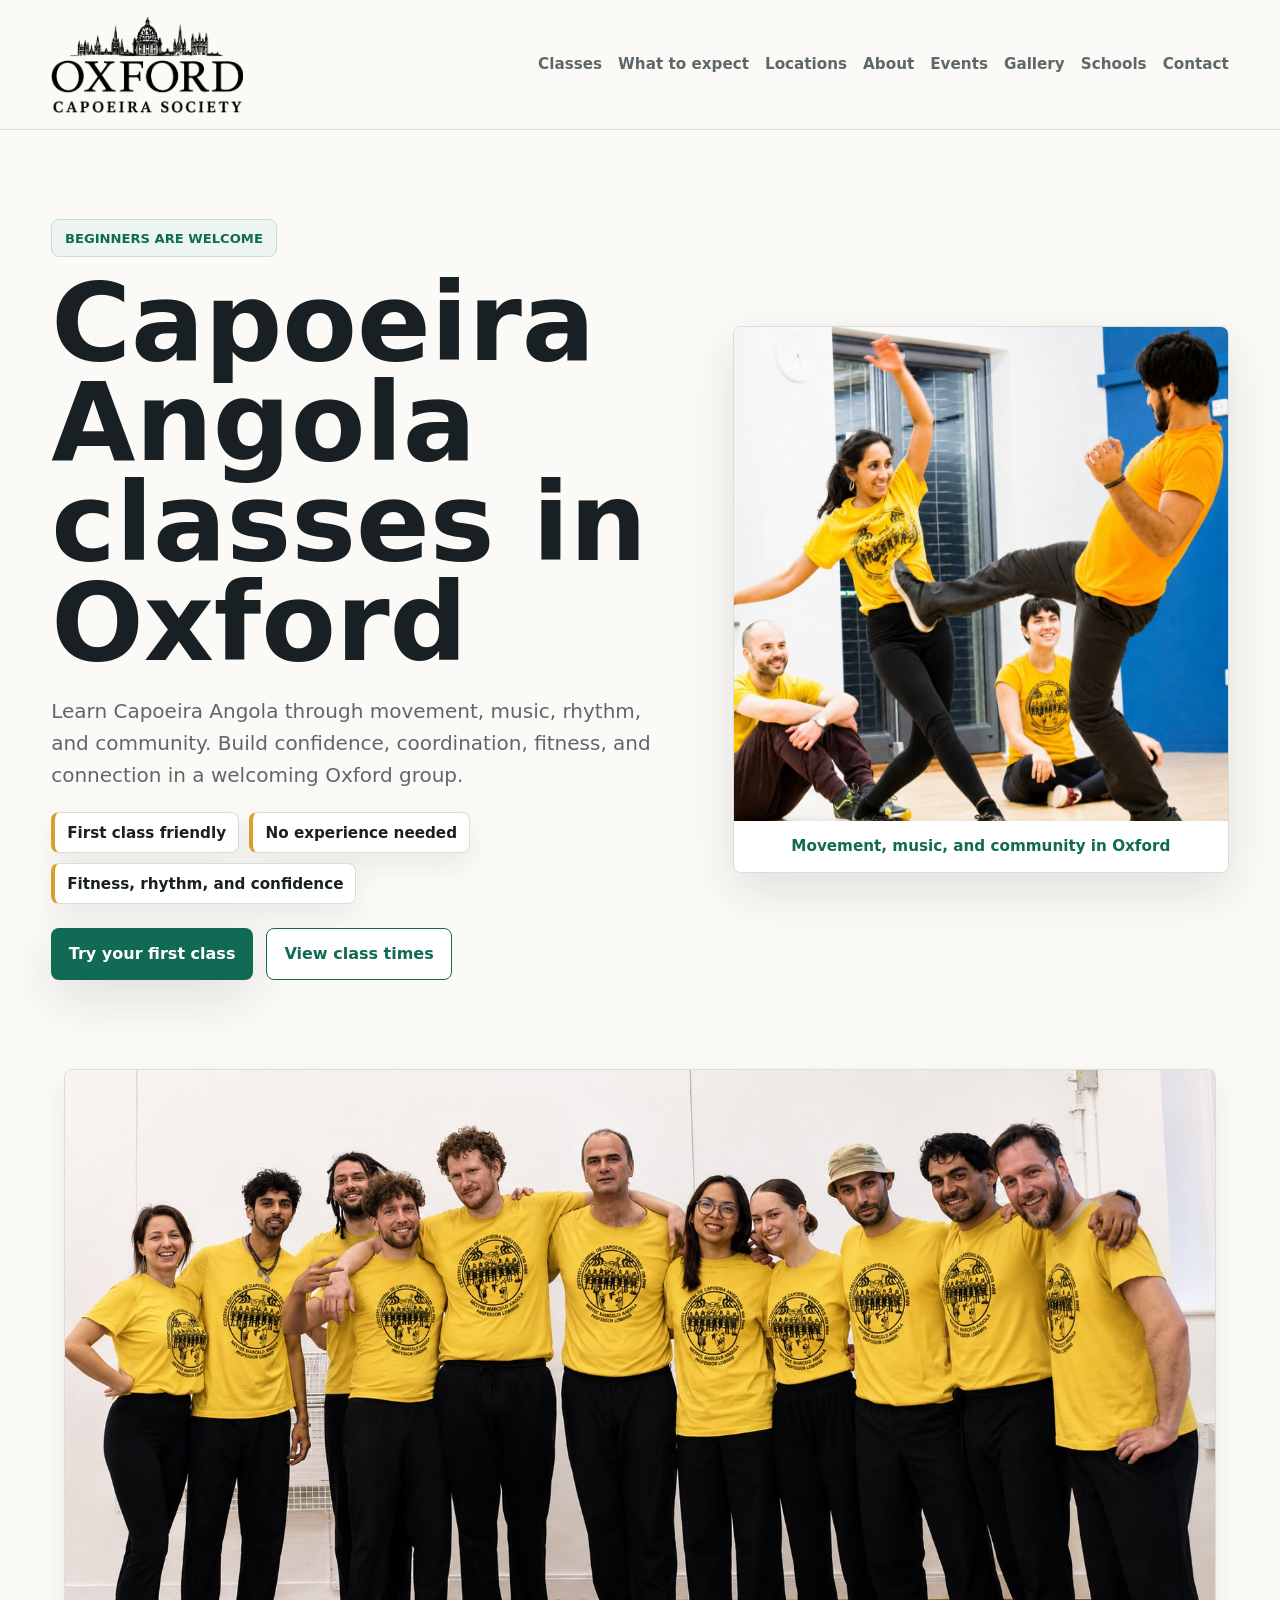
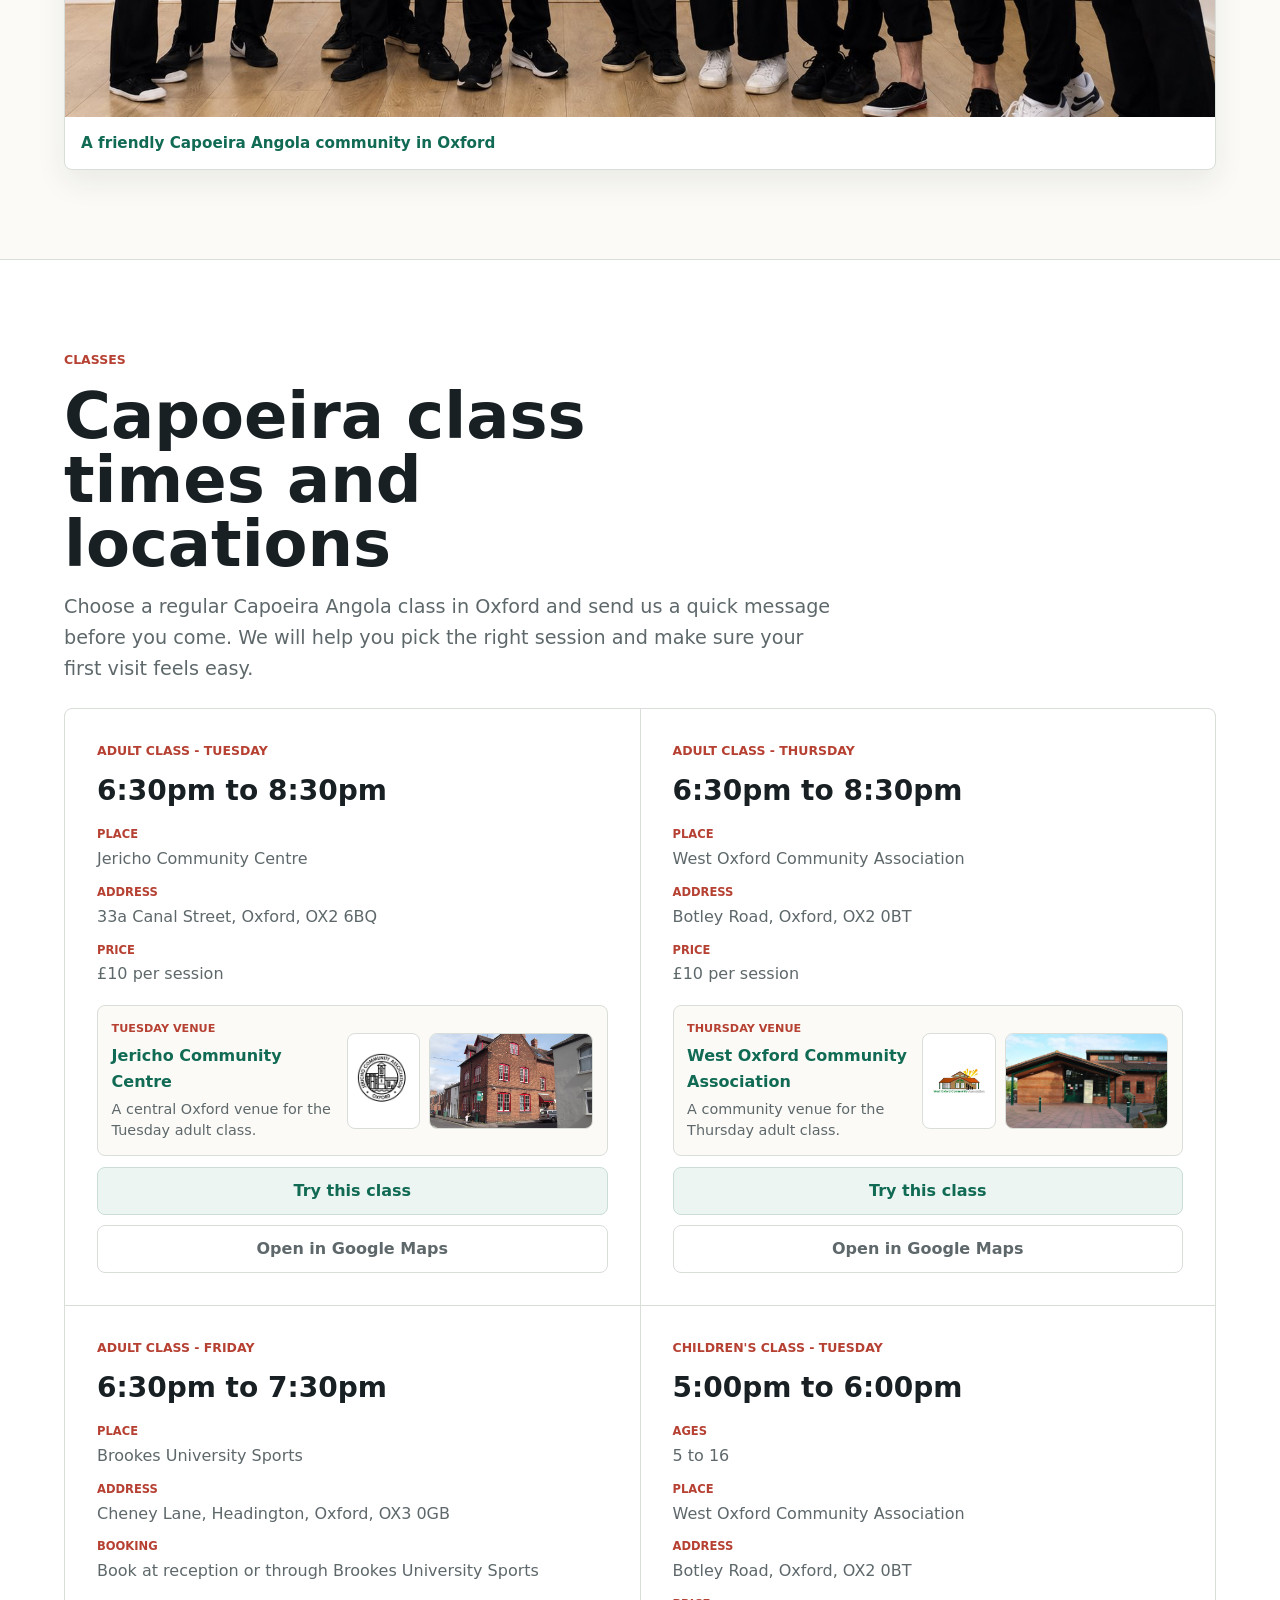
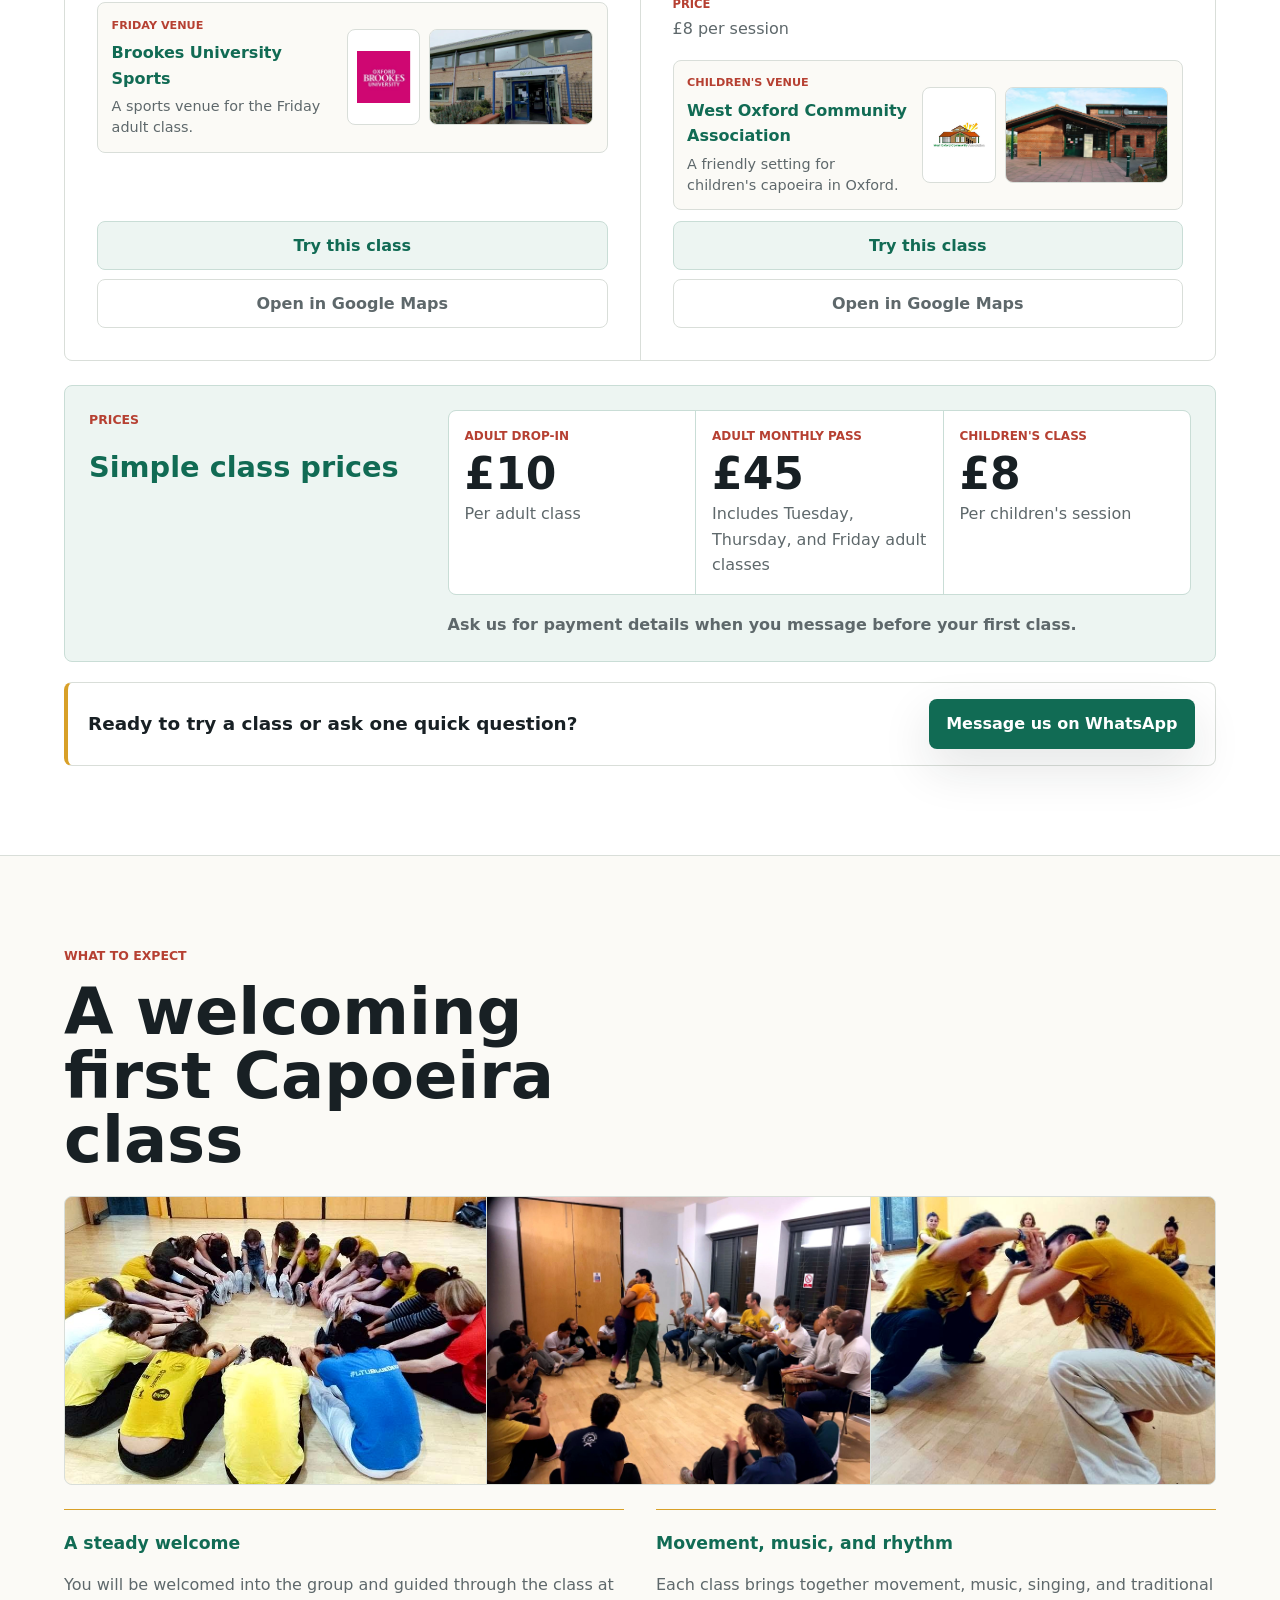
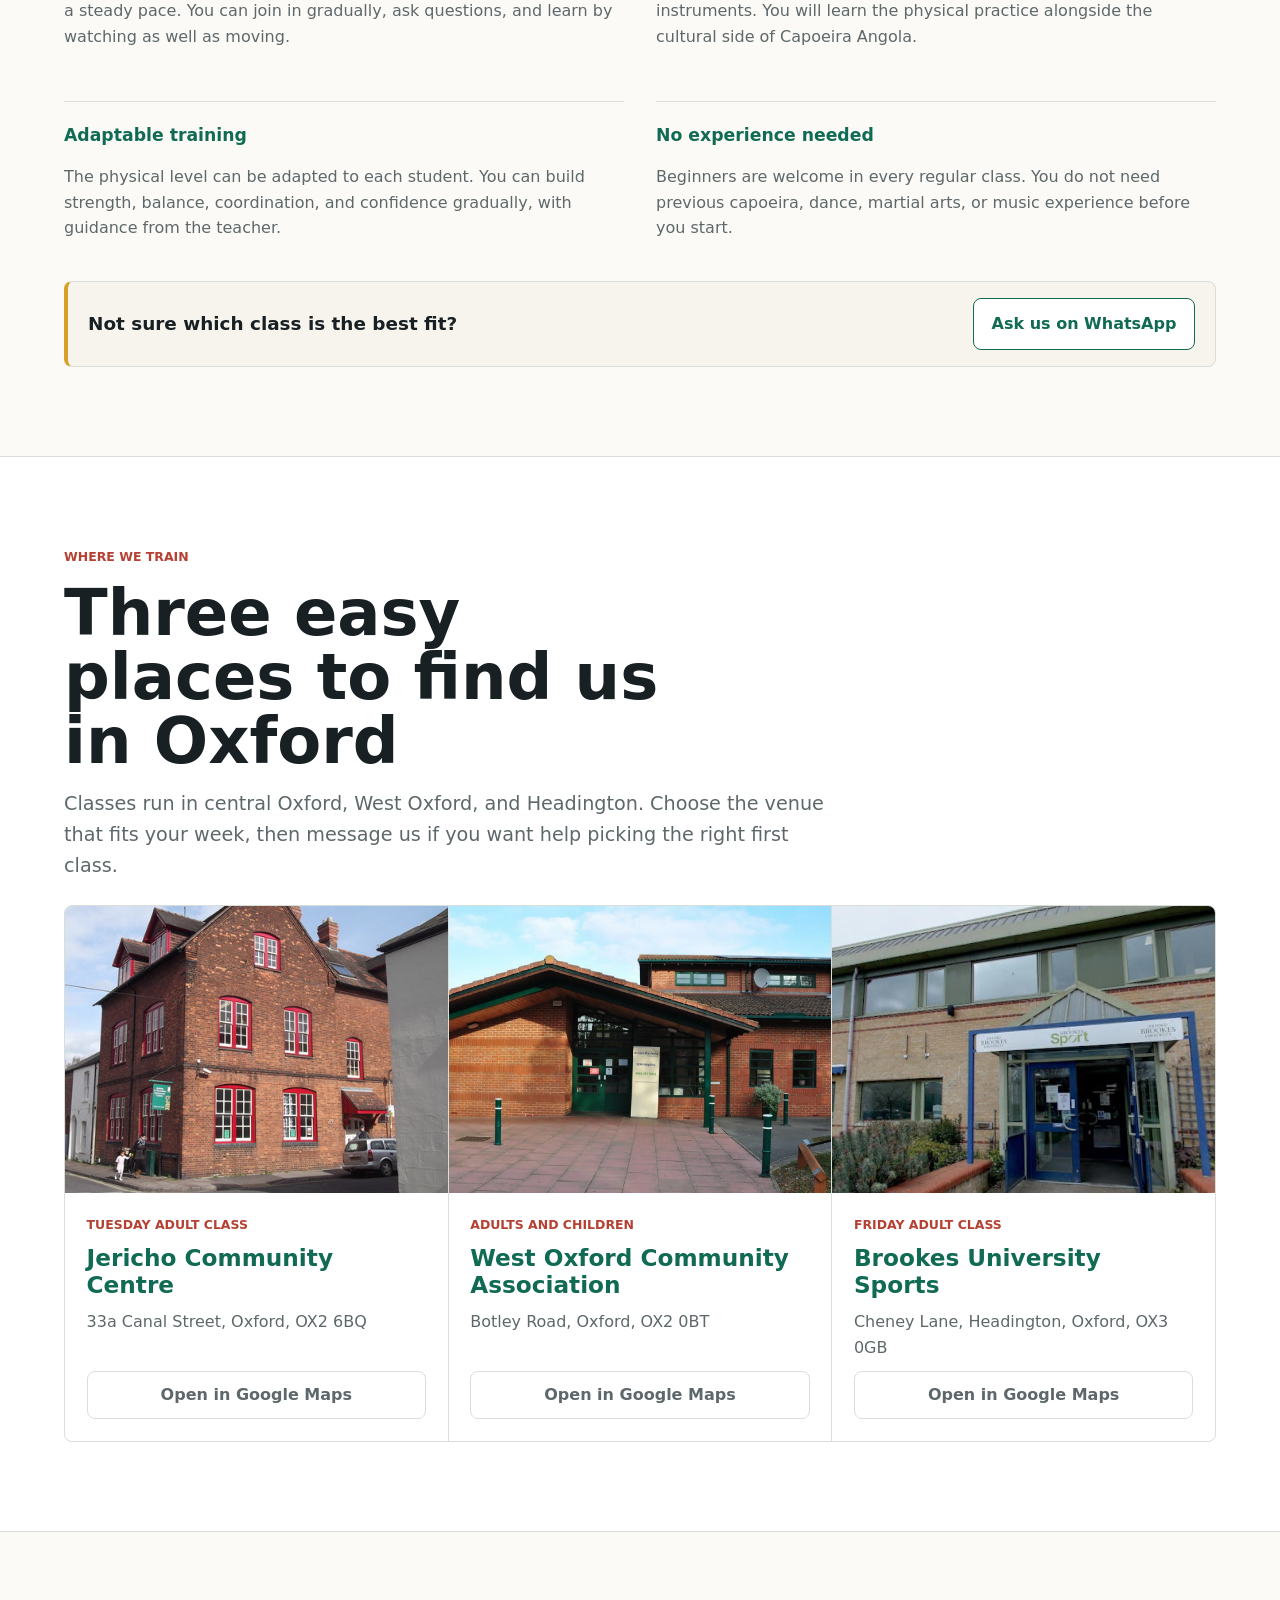
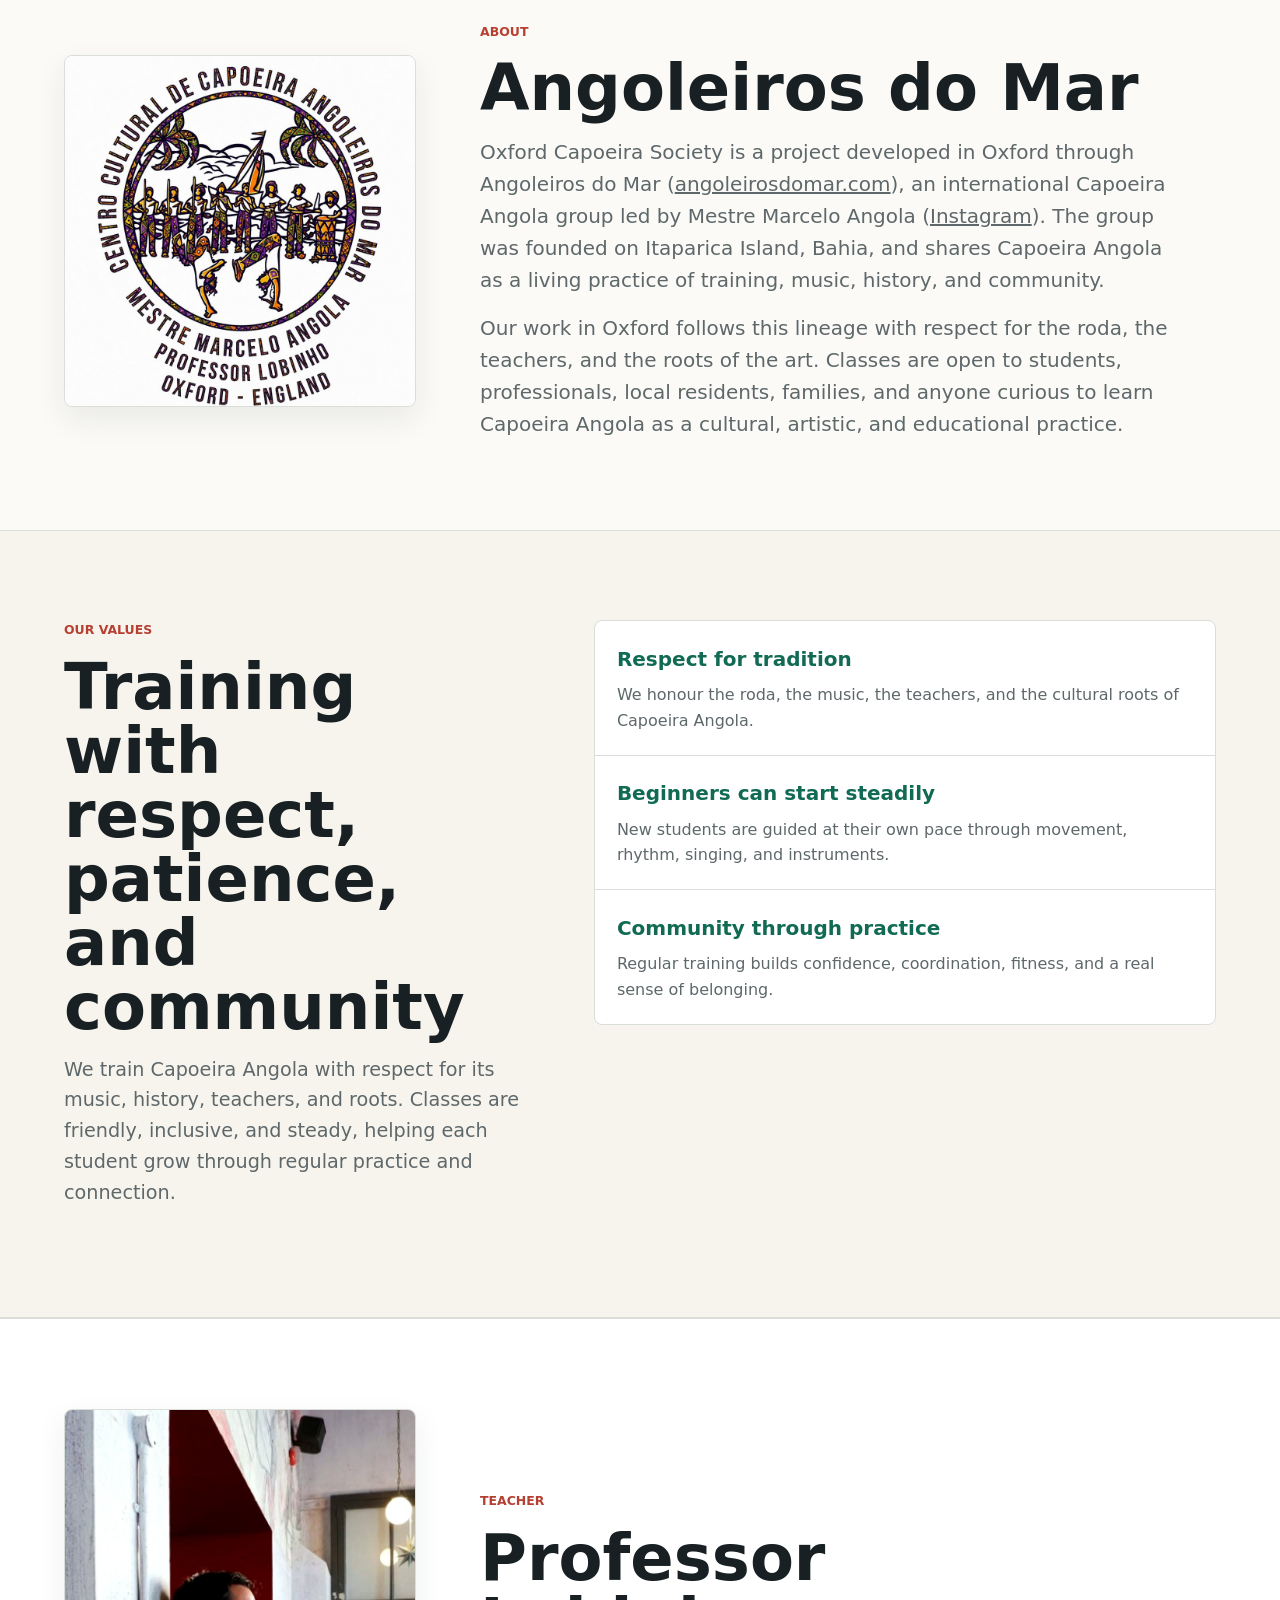
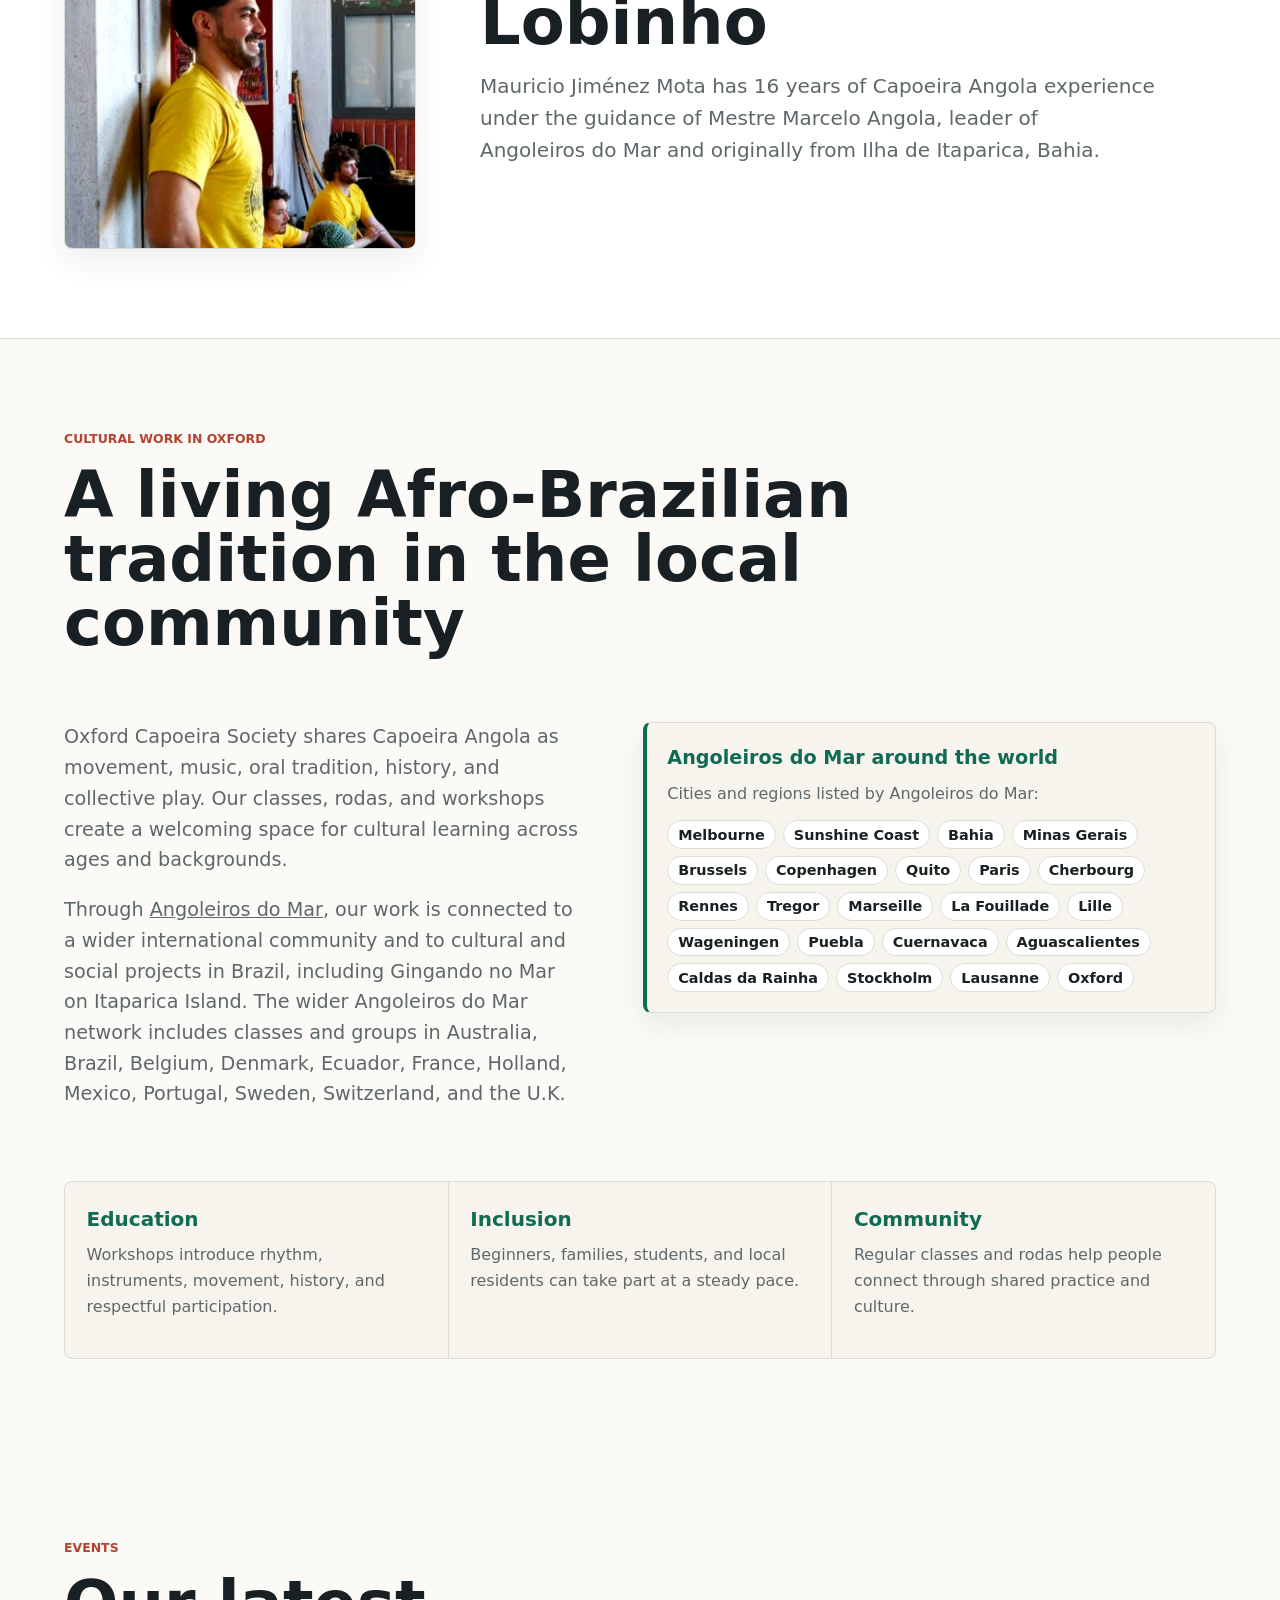
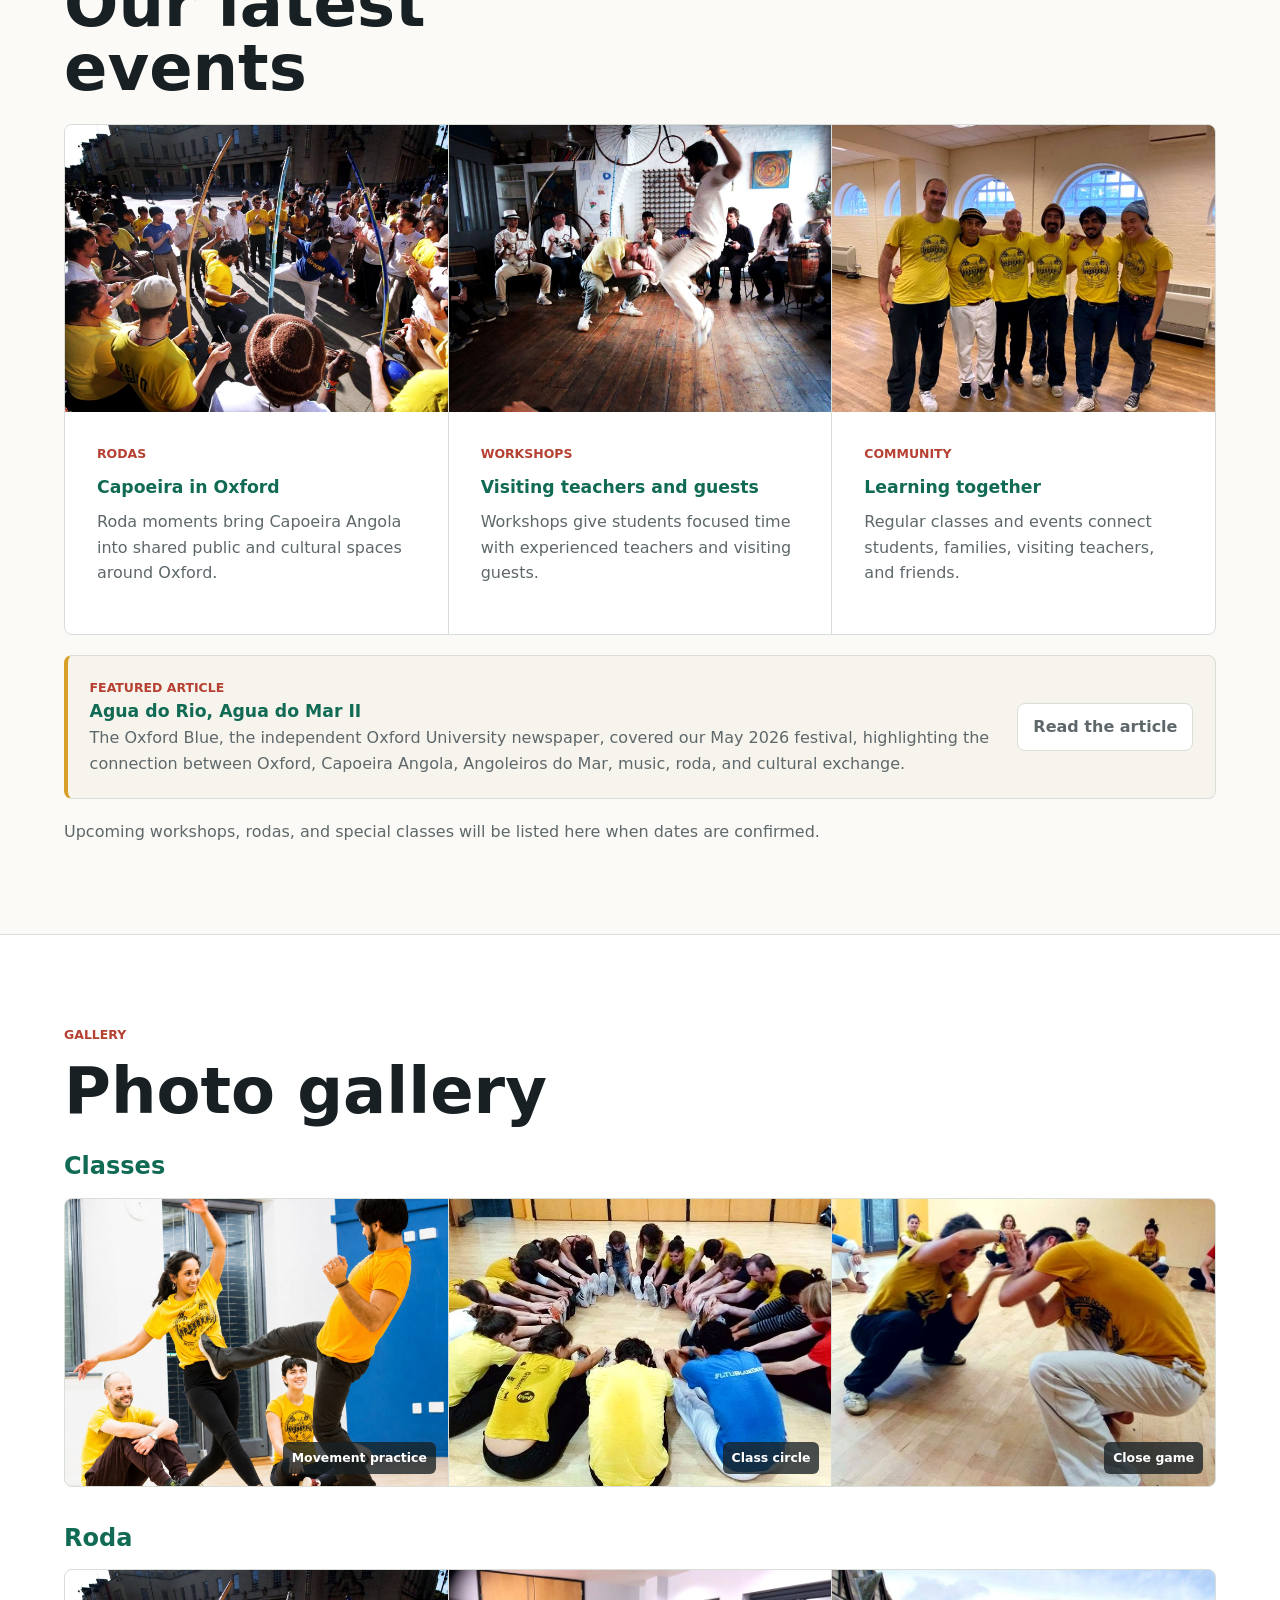
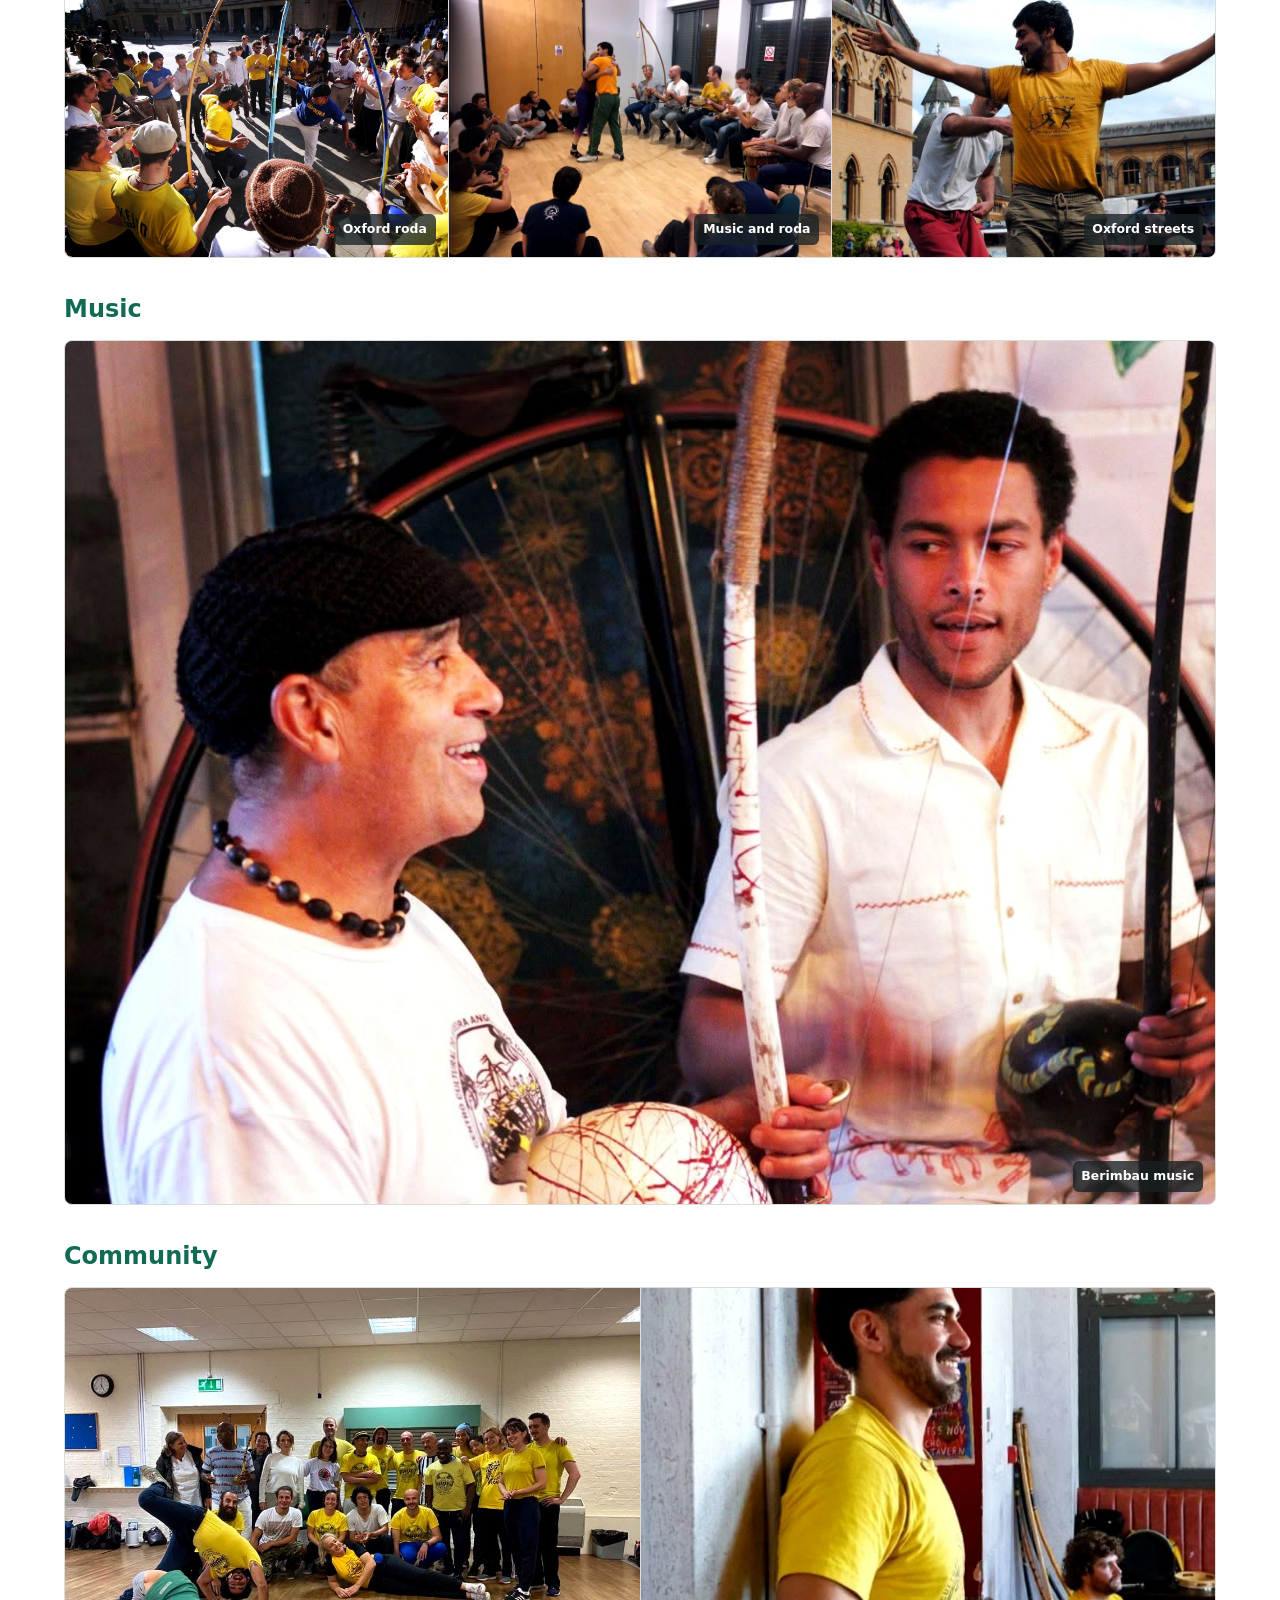
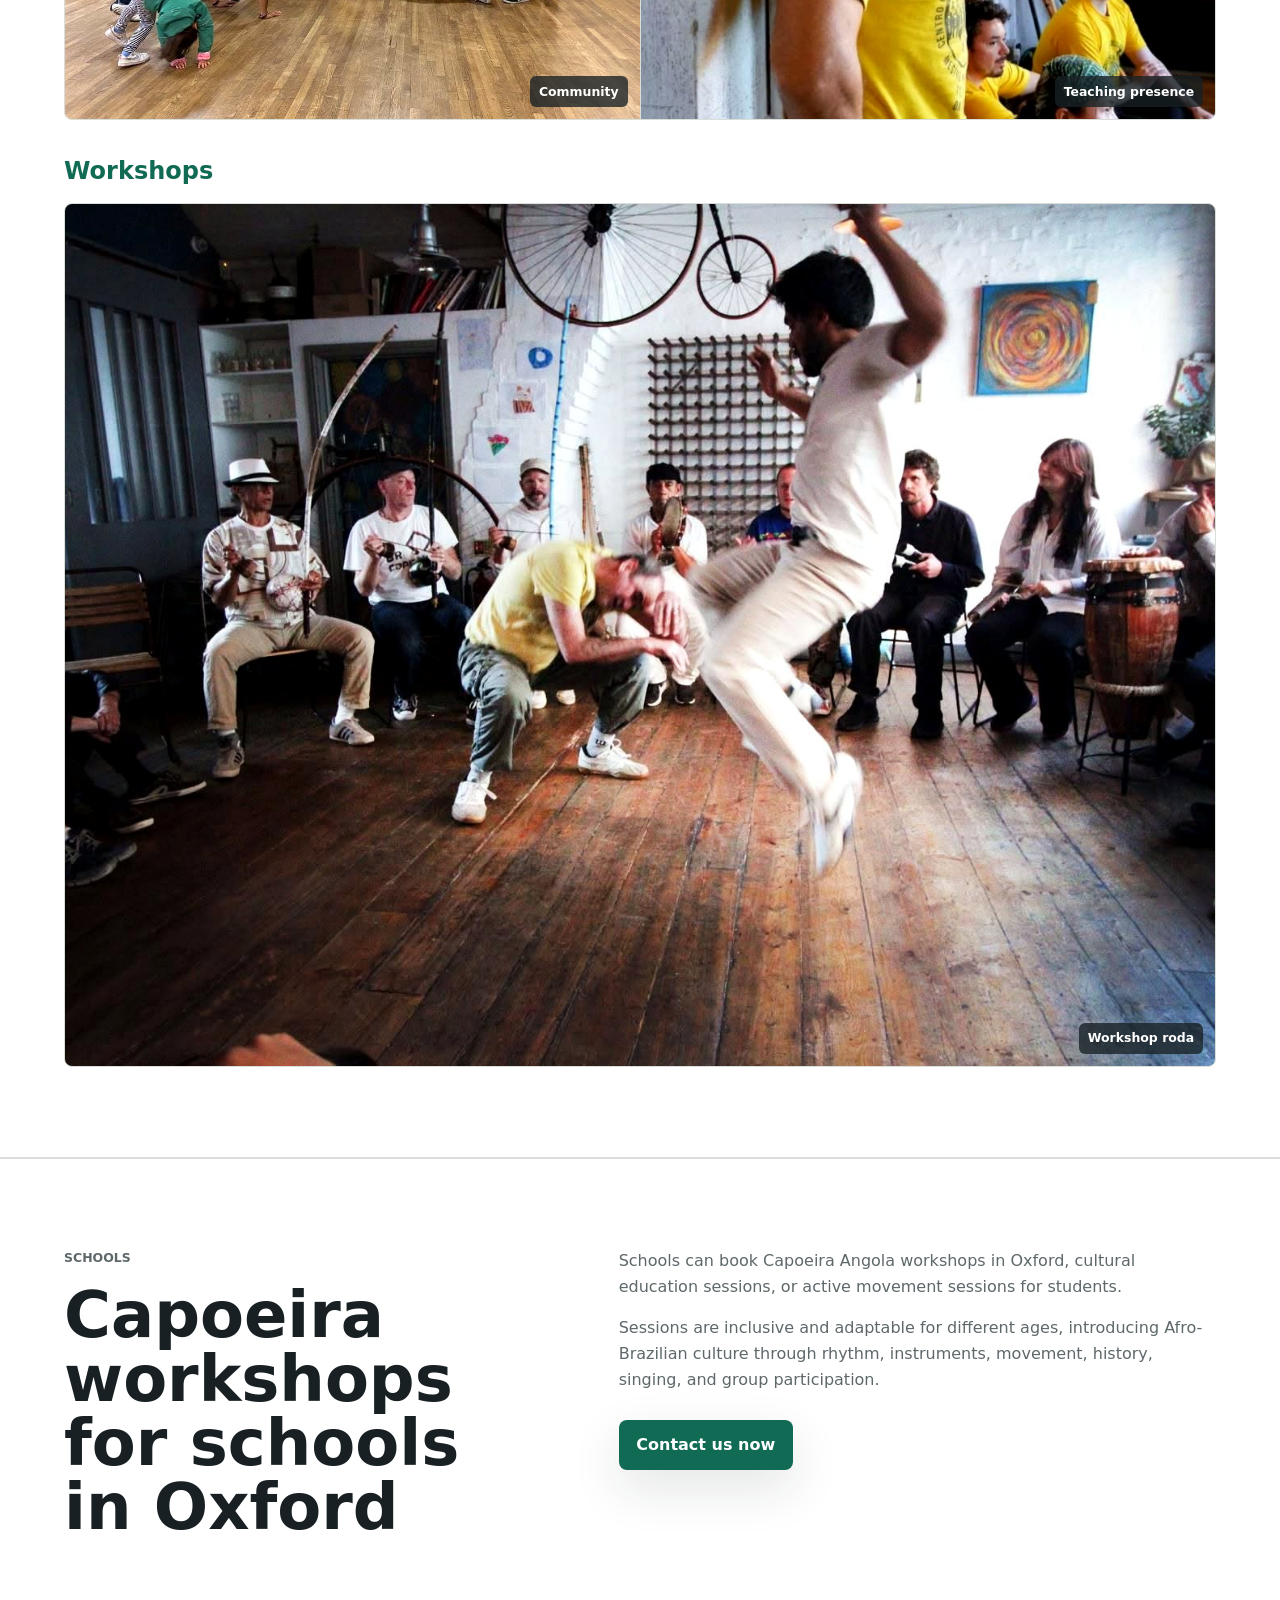
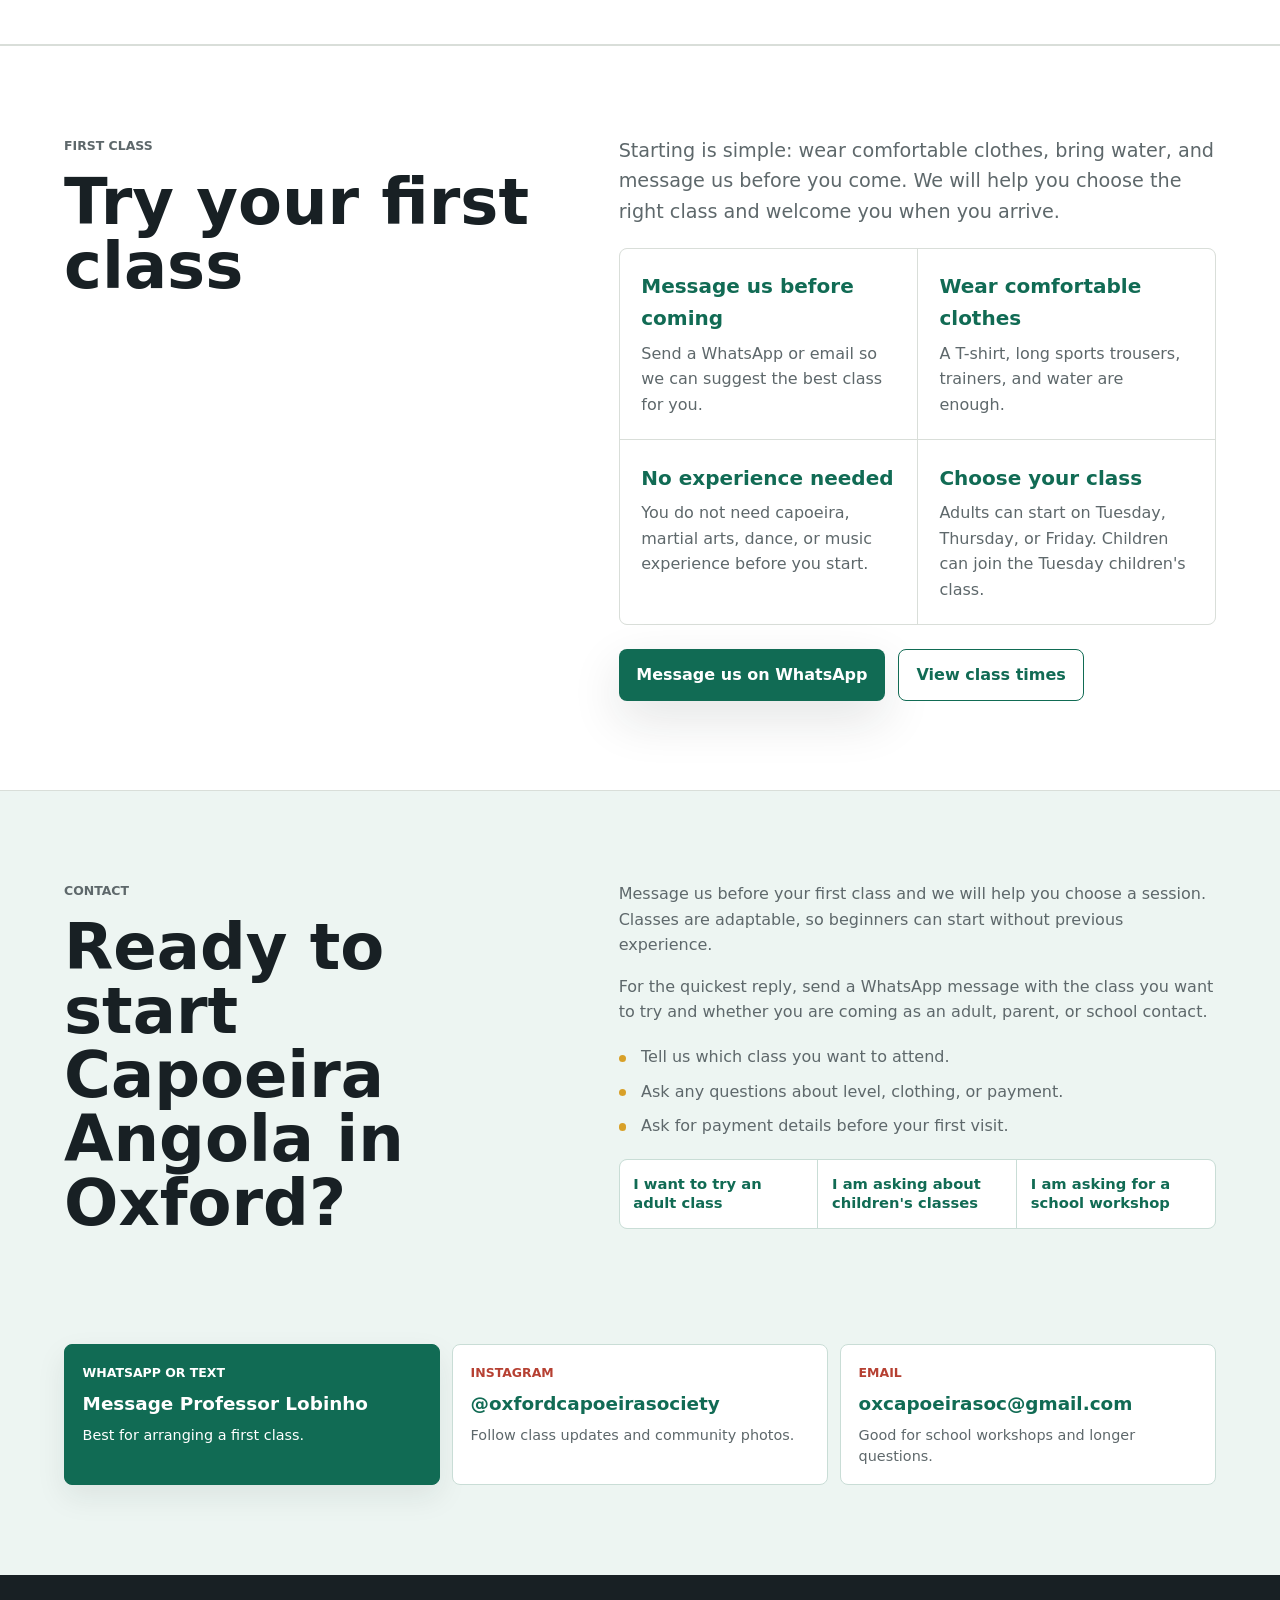
==== index.html @ fc88f350 "Make cultural work heading full width" ====
<!doctype html>
<html lang="en">
  <head>
    <meta charset="utf-8">
    <meta name="viewport" content="width=device-width, initial-scale=1">
    <meta
      name="description"
      content="Capoeira Angola classes in Oxford for adults and children, plus beginner-friendly workshops and school sessions with Oxford Capoeira Society."
    >
    <title>Capoeira Angola Classes in Oxford | Oxford Capoeira Society</title>
    <link rel="stylesheet" href="styles.css?v=20260701-oxford-blue">
  </head>
  <body>
    <header class="site-header">
      <a class="brand" href="#top" aria-label="Oxford Capoeira Society home">
        <img
          class="brand-logo"
          src="images/oxford-capoeira-society-logo-transparent.png"
          alt=""
          aria-hidden="true"
        >
      </a>
      <nav class="site-nav" aria-label="Main navigation">
        <a href="#classes">Classes</a>
        <a href="#what-to-expect">What to expect</a>
        <a href="#where-we-train">Locations</a>
        <a href="#about">About</a>
        <a href="#events">Events</a>
        <a href="#gallery">Gallery</a>
        <a href="#schools">Schools</a>
        <a href="#contact">Contact</a>
      </nav>
    </header>

    <main id="top">
      <section class="hero" aria-labelledby="hero-title">
        <div class="hero-copy">
          <p class="welcome-badge">Beginners are welcome</p>
          <h1 id="hero-title">Capoeira Angola classes in Oxford</h1>
          <p>
            Learn Capoeira Angola through movement, music, rhythm, and
            community. Build confidence, coordination, fitness, and connection
            in a welcoming Oxford group.
          </p>
          <div class="hero-tail">
            <ul class="hero-highlights" aria-label="Class highlights">
              <li>First class friendly</li>
              <li>No experience needed</li>
              <li>Fitness, rhythm, and confidence</li>
            </ul>
            <div class="hero-actions" aria-label="Main actions">
              <a class="button" href="#first-class">Try your first class</a>
              <a class="button button-secondary" href="#classes">View class times</a>
            </div>
          </div>
        </div>
        <figure class="hero-photo">
          <img
            src="images/color-graded/photo-17.jpg"
            alt="Two Capoeira Angola students playing a close movement game during class"
          >
          <figcaption>Movement, music, and community in Oxford</figcaption>
        </figure>
      </section>

      <section class="community-photo" aria-label="Oxford Capoeira Society group photo">
        <div class="section-inner">
          <figure>
            <img
              src="images/oxford-capoeira-society-community-2026.jpg"
              alt="Oxford Capoeira Society students and teachers smiling together in yellow group shirts"
            >
            <figcaption>A friendly Capoeira Angola community in Oxford</figcaption>
          </figure>
        </div>
      </section>

      <section class="section section-accent" id="classes" aria-labelledby="classes-title">
        <div class="section-inner">
          <p class="eyebrow">Classes</p>
          <h2 id="classes-title">Capoeira class times and locations</h2>
          <p class="section-intro">
            Choose a regular Capoeira Angola class in Oxford and send us a
            quick message before you come. We will help you pick the right
            session and make sure your first visit feels easy.
          </p>
          <div class="class-options">
            <article class="class-option">
              <p class="class-type">Adult class - Tuesday</p>
              <h4>6:30pm to 8:30pm</h4>
              <dl class="class-details">
                <div>
                  <dt>Place</dt>
                  <dd>Jericho Community Centre</dd>
                </div>
                <div>
                  <dt>Address</dt>
                  <dd>33a Canal Street, Oxford, OX2 6BQ</dd>
                </div>
                <div>
                  <dt>Price</dt>
                  <dd>&pound;10 per session</dd>
                </div>
              </dl>
              <div class="class-venue" aria-label="Jericho Community Centre venue images">
                <div class="class-venue-copy">
                  <p class="eyebrow">Tuesday venue</p>
                  <h5>Jericho Community Centre</h5>
                  <p>A central Oxford venue for the Tuesday adult class.</p>
                </div>
                <div class="venue-images">
                  <img
                    src="images/jericho-community-association-icon.png"
                    alt="Jericho Community Association Oxford icon"
                  >
                  <img
                    src="images/jericho-community-centre-exterior.jpg"
                    alt="Jericho Community Centre building exterior"
                  >
                </div>
              </div>
              <div class="class-actions">
                <a class="class-link" href="#first-class">Try this class</a>
                <a
                  class="class-link class-link-secondary"
                  href="https://www.google.com/maps/search/?api=1&query=Jericho%20Community%20Centre%2033a%20Canal%20Street%20Oxford%20OX2%206BQ"
                  target="_blank"
                  rel="noopener noreferrer"
                >
                  Open in Google Maps
                </a>
              </div>
            </article>
            <article class="class-option">
              <p class="class-type">Adult class - Thursday</p>
              <h4>6:30pm to 8:30pm</h4>
              <dl class="class-details">
                <div>
                  <dt>Place</dt>
                  <dd>West Oxford Community Association</dd>
                </div>
                <div>
                  <dt>Address</dt>
                  <dd>Botley Road, Oxford, OX2 0BT</dd>
                </div>
                <div>
                  <dt>Price</dt>
                  <dd>&pound;10 per session</dd>
                </div>
              </dl>
              <div class="class-venue" aria-label="West Oxford Community Association venue images">
                <div class="class-venue-copy">
                  <p class="eyebrow">Thursday venue</p>
                  <h5>West Oxford Community Association</h5>
                  <p>A community venue for the Thursday adult class.</p>
                </div>
                <div class="venue-images">
                  <img
                    src="images/west-oxford-community-association-logo.jpg"
                    alt="West Oxford Community Association logo"
                  >
                  <img
                    src="images/west-oxford-community-centre.webp"
                    alt="West Oxford Community Centre building exterior"
                  >
                </div>
              </div>
              <div class="class-actions">
                <a class="class-link" href="#first-class">Try this class</a>
                <a
                  class="class-link class-link-secondary"
                  href="https://www.google.com/maps/search/?api=1&query=West%20Oxford%20Community%20Centre%20Botley%20Road%20Oxford%20OX2%200BT"
                  target="_blank"
                  rel="noopener noreferrer"
                >
                  Open in Google Maps
                </a>
              </div>
            </article>
            <article class="class-option">
              <p class="class-type">Adult class - Friday</p>
              <h4>6:30pm to 7:30pm</h4>
              <dl class="class-details">
                <div>
                  <dt>Place</dt>
                  <dd>Brookes University Sports</dd>
                </div>
                <div>
                  <dt>Address</dt>
                  <dd>Cheney Lane, Headington, Oxford, OX3 0GB</dd>
                </div>
                <div>
                  <dt>Booking</dt>
                  <dd>Book at reception or through Brookes University Sports</dd>
                </div>
              </dl>
              <div class="class-venue" aria-label="Brookes University Sports venue images">
                <div class="class-venue-copy">
                  <p class="eyebrow">Friday venue</p>
                  <h5>Brookes University Sports</h5>
                  <p>A sports venue for the Friday adult class.</p>
                </div>
                <div class="venue-images">
                  <img
                    src="images/brookes-sports-logo.png"
                    alt="Oxford Brookes University logo"
                  >
                  <img
                    src="images/brookes-sports-exterior.jpg"
                    alt="Brookes University Sports building exterior"
                  >
                </div>
              </div>
              <div class="class-actions">
                <a class="class-link" href="#first-class">Try this class</a>
                <a
                  class="class-link class-link-secondary"
                  href="https://www.google.com/maps/search/?api=1&query=Brookes%20University%20Sports%20Cheney%20Lane%20Headington%20Oxford%20OX3%200GB"
                  target="_blank"
                  rel="noopener noreferrer"
                >
                  Open in Google Maps
                </a>
              </div>
            </article>
            <article class="class-option">
              <p class="class-type">Children's class - Tuesday</p>
              <h4>5:00pm to 6:00pm</h4>
              <dl class="class-details">
                <div>
                  <dt>Ages</dt>
                  <dd>5 to 16</dd>
                </div>
                <div>
                  <dt>Place</dt>
                  <dd>West Oxford Community Association</dd>
                </div>
                <div>
                  <dt>Address</dt>
                  <dd>Botley Road, Oxford, OX2 0BT</dd>
                </div>
                <div>
                  <dt>Price</dt>
                  <dd>&pound;8 per session</dd>
                </div>
              </dl>
              <div class="class-venue" aria-label="West Oxford Community Association venue images">
                <div class="class-venue-copy">
                  <p class="eyebrow">Children's venue</p>
                  <h5>West Oxford Community Association</h5>
                  <p>A friendly setting for children's capoeira in Oxford.</p>
                </div>
                <div class="venue-images">
                  <img
                    src="images/west-oxford-community-association-logo.jpg"
                    alt="West Oxford Community Association logo"
                  >
                  <img
                    src="images/west-oxford-community-centre.webp"
                    alt="West Oxford Community Centre building exterior"
                  >
                </div>
              </div>
              <div class="class-actions">
                <a class="class-link" href="#first-class">Try this class</a>
                <a
                  class="class-link class-link-secondary"
                  href="https://www.google.com/maps/search/?api=1&query=West%20Oxford%20Community%20Centre%20Botley%20Road%20Oxford%20OX2%200BT"
                  target="_blank"
                  rel="noopener noreferrer"
                >
                  Open in Google Maps
                </a>
              </div>
            </article>
          </div>
          <aside class="price-summary" aria-labelledby="prices-title">
            <div class="price-summary-heading">
              <p class="eyebrow">Prices</p>
              <h3 id="prices-title">Simple class prices</h3>
            </div>
            <div class="price-cards">
              <article>
                <p>Adult drop-in</p>
                <strong>&pound;10</strong>
                <span>Per adult class</span>
              </article>
              <article>
                <p>Adult monthly pass</p>
                <strong>&pound;45</strong>
                <span>Includes Tuesday, Thursday, and Friday adult classes</span>
              </article>
              <article>
                <p>Children's class</p>
                <strong>&pound;8</strong>
                <span>Per children's session</span>
              </article>
            </div>
            <p class="price-note">
              Ask us for payment details when you message before your first
              class.
            </p>
          </aside>
          <div class="quick-contact" aria-label="Quick contact after class prices">
            <p>Ready to try a class or ask one quick question?</p>
            <a
              class="button"
              href="https://wa.me/447411776771"
              target="_blank"
              rel="noopener noreferrer"
            >
              Message us on WhatsApp
            </a>
          </div>
        </div>
      </section>

      <section class="section" id="what-to-expect" aria-labelledby="what-to-expect-title">
        <div class="section-inner">
          <p class="eyebrow">What to expect</p>
          <h2 id="what-to-expect-title">A welcoming first Capoeira class</h2>
          <div class="expect-photo-strip" aria-label="Capoeira Angola class moments">
            <img
              src="images/color-graded/photo-10.jpg"
              alt="Students stretching together in a circle during class"
            >
            <img
              src="images/color-graded/photo-13.jpg"
              alt="Capoeira Angola roda with students clapping and musicians playing"
            >
            <img
              src="images/color-graded/photo-08.jpg"
              alt="Two students playing Capoeira Angola low to the ground"
            >
          </div>
          <div class="expect-grid">
            <article>
              <h3>A steady welcome</h3>
              <p>
                You will be welcomed into the group and guided through the
                class at a steady pace. You can join in gradually, ask
                questions, and learn by watching as well as moving.
              </p>
            </article>
            <article>
              <h3>Movement, music, and rhythm</h3>
              <p>
                Each class brings together movement, music, singing, and
                traditional instruments. You will learn the physical practice
                alongside the cultural side of Capoeira Angola.
              </p>
            </article>
            <article>
              <h3>Adaptable training</h3>
              <p>
                The physical level can be adapted to each student. You can
                build strength, balance, coordination, and confidence gradually,
                with guidance from the teacher.
              </p>
            </article>
            <article>
              <h3>No experience needed</h3>
              <p>
                Beginners are welcome in every regular class. You do not need
                previous capoeira, dance, martial arts, or music experience
                before you start.
              </p>
            </article>
          </div>
          <div class="quick-contact quick-contact-subtle" aria-label="Quick contact after what to expect">
            <p>Not sure which class is the best fit?</p>
            <a
              class="button button-secondary"
              href="https://wa.me/447411776771"
              target="_blank"
              rel="noopener noreferrer"
            >
              Ask us on WhatsApp
            </a>
          </div>
        </div>
      </section>

      <section class="section section-accent" id="where-we-train" aria-labelledby="where-we-train-title">
        <div class="section-inner">
          <p class="eyebrow">Where we train</p>
          <h2 id="where-we-train-title">Three easy places to find us in Oxford</h2>
          <p class="section-intro">
            Classes run in central Oxford, West Oxford, and Headington. Choose
            the venue that fits your week, then message us if you want help
            picking the right first class.
          </p>
          <div class="location-grid">
            <article class="location-card">
              <img
                src="images/jericho-community-centre-exterior.jpg"
                alt="Jericho Community Centre building exterior"
              >
              <div class="location-card-copy">
                <p class="class-type">Tuesday adult class</p>
                <h3>Jericho Community Centre</h3>
                <p>33a Canal Street, Oxford, OX2 6BQ</p>
                <a
                  class="class-link class-link-secondary"
                  href="https://www.google.com/maps/search/?api=1&query=Jericho%20Community%20Centre%2033a%20Canal%20Street%20Oxford%20OX2%206BQ"
                  target="_blank"
                  rel="noopener noreferrer"
                >
                  Open in Google Maps
                </a>
              </div>
            </article>
            <article class="location-card">
              <img
                src="images/west-oxford-community-centre.webp"
                alt="West Oxford Community Centre building exterior"
              >
              <div class="location-card-copy">
                <p class="class-type">Adults and children</p>
                <h3>West Oxford Community Association</h3>
                <p>Botley Road, Oxford, OX2 0BT</p>
                <a
                  class="class-link class-link-secondary"
                  href="https://www.google.com/maps/search/?api=1&query=West%20Oxford%20Community%20Centre%20Botley%20Road%20Oxford%20OX2%200BT"
                  target="_blank"
                  rel="noopener noreferrer"
                >
                  Open in Google Maps
                </a>
              </div>
            </article>
            <article class="location-card">
              <img
                src="images/brookes-sports-exterior.jpg"
                alt="Brookes University Sports building exterior"
              >
              <div class="location-card-copy">
                <p class="class-type">Friday adult class</p>
                <h3>Brookes University Sports</h3>
                <p>Cheney Lane, Headington, Oxford, OX3 0GB</p>
                <a
                  class="class-link class-link-secondary"
                  href="https://www.google.com/maps/search/?api=1&query=Brookes%20University%20Sports%20Cheney%20Lane%20Headington%20Oxford%20OX3%200GB"
                  target="_blank"
                  rel="noopener noreferrer"
                >
                  Open in Google Maps
                </a>
              </div>
            </article>
          </div>
        </div>
      </section>

      <section class="section" id="about" aria-labelledby="about-title">
        <div class="section-inner about-profile">
          <img
            class="about-logo"
            src="images/angoleiros-do-mar-logo.jpg"
            alt="Angoleiros do Mar cultural Capoeira Angola logo"
          >
          <div>
            <p class="eyebrow">About</p>
            <h2 id="about-title"><span class="nowrap">Angoleiros do Mar</span></h2>
            <p>
              Oxford Capoeira Society is a project developed in Oxford through
              <span class="nowrap">Angoleiros do Mar</span>
              (<a href="https://www.angoleirosdomar.com/" target="_blank" rel="noopener noreferrer">angoleirosdomar.com</a>),
              an international Capoeira Angola group led by Mestre Marcelo
              Angola
              (<a href="https://www.instagram.com/mestremarceloangola/" target="_blank" rel="noopener noreferrer">Instagram</a>).
              The group was founded on Itaparica Island, Bahia, and shares
              Capoeira Angola as a living practice of training, music, history,
              and community.
            </p>
            <p>
              Our work in Oxford follows this lineage with respect for the
              roda, the teachers, and the roots of the art. Classes are open to
              students, professionals, local residents, families, and anyone
              curious to learn Capoeira Angola as a cultural, artistic, and
              educational practice.
            </p>
          </div>
        </div>
      </section>

      <section class="section section-values" id="values" aria-labelledby="values-title">
        <div class="section-inner values-layout">
          <div>
            <p class="eyebrow">Our values</p>
            <h2 id="values-title">Training with respect, patience, and community</h2>
            <p>
              We train Capoeira Angola with respect for its music, history,
              teachers, and roots. Classes are friendly, inclusive, and steady,
              helping each student grow through regular practice and connection.
            </p>
          </div>
          <div class="values-grid" aria-label="Oxford Capoeira Society values">
            <article>
              <h3>Respect for tradition</h3>
              <p>
                We honour the roda, the music, the teachers, and the cultural
                roots of Capoeira Angola.
              </p>
            </article>
            <article>
              <h3>Beginners can start steadily</h3>
              <p>
                New students are guided at their own pace through movement,
                rhythm, singing, and instruments.
              </p>
            </article>
            <article>
              <h3>Community through practice</h3>
              <p>
                Regular training builds confidence, coordination, fitness, and
                a real sense of belonging.
              </p>
            </article>
          </div>
        </div>
      </section>

      <section class="section section-accent" id="teacher" aria-labelledby="teacher-title">
        <div class="section-inner teacher-profile">
          <img
            class="teacher-photo"
            src="images/color-graded/photo-25.jpg"
            alt="Professor Lobinho watching a Capoeira Angola roda"
          >
          <div>
            <p class="eyebrow">Teacher</p>
            <h2 id="teacher-title">Professor Lobinho</h2>
            <p>
              Mauricio Jim&eacute;nez Mota has 16 years of Capoeira Angola
              experience under the guidance of Mestre Marcelo Angola, leader of
              <span class="nowrap">Angoleiros do Mar</span> and originally from
              Ilha de Itaparica, Bahia.
            </p>
          </div>
        </div>
      </section>

      <section class="section" id="cultural-work" aria-labelledby="cultural-work-title">
        <div class="section-inner cultural-work">
          <div class="cultural-work-header">
            <p class="eyebrow">Cultural work in Oxford</p>
            <h2 id="cultural-work-title">A living Afro-Brazilian tradition in the local community</h2>
          </div>
          <div class="cultural-work-copy">
            <p>
              Oxford Capoeira Society shares Capoeira Angola as movement,
              music, oral tradition, history, and collective play. Our classes,
              rodas, and workshops create a welcoming space for cultural
              learning across ages and backgrounds.
            </p>
            <p>
              Through
              <a href="https://www.angoleirosdomar.com/" target="_blank" rel="noopener noreferrer"><span class="nowrap">Angoleiros do Mar</span></a>,
              our work is connected to a wider international community and to
              cultural and social projects in Brazil, including Gingando no Mar
              on Itaparica Island. The wider Angoleiros do Mar network includes
              classes and groups in Australia, Brazil, Belgium, Denmark,
              Ecuador, France, Holland, Mexico, Portugal, Sweden, Switzerland,
              and the U.K.
            </p>
          </div>
          <div class="global-network" aria-label="Angoleiros do Mar international class network">
            <h3>Angoleiros do Mar around the world</h3>
            <p>
              Cities and regions listed by Angoleiros do Mar:
            </p>
            <ul class="global-network-list">
              <li>Melbourne</li>
              <li>Sunshine Coast</li>
              <li>Bahia</li>
              <li>Minas Gerais</li>
              <li>Brussels</li>
              <li>Copenhagen</li>
              <li>Quito</li>
              <li>Paris</li>
              <li>Cherbourg</li>
              <li>Rennes</li>
              <li>Tregor</li>
              <li>Marseille</li>
              <li>La Fouillade</li>
              <li>Lille</li>
              <li>Wageningen</li>
              <li>Puebla</li>
              <li>Cuernavaca</li>
              <li>Aguascalientes</li>
              <li>Caldas da Rainha</li>
              <li>Stockholm</li>
              <li>Lausanne</li>
              <li>Oxford</li>
            </ul>
          </div>
          <div class="impact-grid" aria-label="Cultural and community impact">
            <article>
              <h3>Education</h3>
              <p>Workshops introduce rhythm, instruments, movement, history, and respectful participation.</p>
            </article>
            <article>
              <h3>Inclusion</h3>
              <p>Beginners, families, students, and local residents can take part at a steady pace.</p>
            </article>
            <article>
              <h3>Community</h3>
              <p>Regular classes and rodas help people connect through shared practice and culture.</p>
            </article>
          </div>
        </div>
      </section>

      <section class="section" id="events" aria-labelledby="events-title">
        <div class="section-inner">
          <p class="eyebrow">Events</p>
          <h2 id="events-title">Our latest events</h2>
          <div class="events-grid">
            <article class="event-card">
              <img
                src="images/color-graded/photo-31.jpg"
                alt="Outdoor Capoeira Angola roda in central Oxford"
              >
              <div class="event-card-copy">
                <p class="event-date">Rodas</p>
                <h3>Capoeira in Oxford</h3>
                <p>
                  Roda moments bring Capoeira Angola into shared public and
                  cultural spaces around Oxford.
                </p>
              </div>
            </article>
            <article class="event-card">
              <img
                src="images/color-graded/photo-28.jpg"
                alt="Capoeira Angola roda with live music in an indoor cultural space"
              >
              <div class="event-card-copy">
                <p class="event-date">Workshops</p>
                <h3>Visiting teachers and guests</h3>
                <p>
                  Workshops give students focused time with experienced
                  teachers and visiting guests.
                </p>
              </div>
            </article>
            <article class="event-card">
              <img
                src="images/color-graded/photo-21.jpg"
                alt="Capoeira Angola teachers and students standing together after an event"
              >
              <div class="event-card-copy">
                <p class="event-date">Community</p>
                <h3>Learning together</h3>
                <p>
                  Regular classes and events connect students, families,
                  visiting teachers, and friends.
                </p>
              </div>
            </article>
          </div>
          <article class="event-feature">
            <div>
              <p class="event-date">Featured article</p>
              <h3>Agua do Rio, Agua do Mar II</h3>
              <p>
                The Oxford Blue, the independent Oxford University newspaper,
                covered our May 2026 festival, highlighting the connection
                between Oxford, Capoeira Angola, Angoleiros do Mar, music,
                roda, and cultural exchange.
              </p>
            </div>
            <a
              class="class-link class-link-secondary"
              href="https://theoxfordblue.co.uk/agua-do-rio-agua-do-mar-ii-oxfords-connection-with-capoeira/"
              target="_blank"
              rel="noopener noreferrer"
            >
              Read the article
            </a>
          </article>
          <p class="event-note">
            Upcoming workshops, rodas, and special classes will be listed here
            when dates are confirmed.
          </p>
        </div>
      </section>

      <section class="section section-accent" id="gallery" aria-labelledby="gallery-title">
        <div class="section-inner">
          <p class="eyebrow">Gallery</p>
          <h2 id="gallery-title">Photo gallery</h2>
          <div class="gallery-sections">
            <section class="gallery-group" aria-labelledby="gallery-classes-title">
              <h3 id="gallery-classes-title">Classes</h3>
              <div class="gallery-grid">
                <figure class="gallery-photo">
                  <img
                    src="images/color-graded/photo-17.jpg"
                    alt="Capoeira Angola students moving together in class"
                  >
                  <figcaption>Movement practice</figcaption>
                </figure>
                <figure class="gallery-photo">
                  <img
                    src="images/color-graded/photo-10.jpg"
                    alt="Students stretching in a circle"
                  >
                  <figcaption>Class circle</figcaption>
                </figure>
                <figure class="gallery-photo">
                  <img
                    src="images/color-graded/photo-08.jpg"
                    alt="Two students playing low Capoeira Angola movements"
                  >
                  <figcaption>Close game</figcaption>
                </figure>
              </div>
            </section>
            <section class="gallery-group" aria-labelledby="gallery-roda-title">
              <h3 id="gallery-roda-title">Roda</h3>
              <div class="gallery-grid">
                <figure class="gallery-photo">
                  <img
                    src="images/color-graded/photo-31.jpg"
                    alt="Outdoor roda with berimbaus and students playing in Oxford"
                  >
                  <figcaption>Oxford roda</figcaption>
                </figure>
                <figure class="gallery-photo">
                  <img
                    src="images/color-graded/photo-13.jpg"
                    alt="Students clapping during an indoor Capoeira Angola roda"
                  >
                  <figcaption>Music and roda</figcaption>
                </figure>
                <figure class="gallery-photo">
                  <img
                    src="images/color-graded/photo-24.jpg"
                    alt="Professor Lobinho playing capoeira outside in Oxford"
                  >
                  <figcaption>Oxford streets</figcaption>
                </figure>
              </div>
            </section>
            <section class="gallery-group" aria-labelledby="gallery-music-title">
              <h3 id="gallery-music-title">Music</h3>
              <div class="gallery-grid gallery-grid-small">
                <figure class="gallery-photo">
                  <img
                    src="images/color-graded/photo-29.jpg"
                    alt="Capoeira Angola musicians with berimbaus and percussion"
                  >
                  <figcaption>Berimbau music</figcaption>
                </figure>
              </div>
            </section>
            <section class="gallery-group" aria-labelledby="gallery-community-title">
              <h3 id="gallery-community-title">Community</h3>
              <div class="gallery-grid gallery-grid-small">
                <figure class="gallery-photo">
                  <img
                    src="images/color-graded/photo-20.jpg"
                    alt="Oxford Capoeira Society group photo after a workshop"
                  >
                  <figcaption>Community</figcaption>
                </figure>
                <figure class="gallery-photo">
                  <img
                    src="images/color-graded/photo-25.jpg"
                    alt="Professor Lobinho standing beside a roda"
                  >
                  <figcaption>Teaching presence</figcaption>
                </figure>
              </div>
            </section>
            <section class="gallery-group" aria-labelledby="gallery-workshops-title">
              <h3 id="gallery-workshops-title">Workshops</h3>
              <div class="gallery-grid gallery-grid-small">
                <figure class="gallery-photo">
                  <img
                    src="images/color-graded/photo-28.jpg"
                    alt="Capoeira Angola roda with live music and movement"
                  >
                  <figcaption>Workshop roda</figcaption>
                </figure>
              </div>
            </section>
          </div>
        </div>
      </section>

      <section class="section section-accent" id="schools" aria-labelledby="schools-title">
        <div class="section-inner split">
          <div>
            <p class="eyebrow">Schools</p>
            <h2 id="schools-title">Capoeira workshops for schools in Oxford</h2>
          </div>
          <div>
            <p>
              Schools can book Capoeira Angola workshops in Oxford, cultural
              education sessions, or active movement sessions for students.
            </p>
            <p>
              Sessions are inclusive and adaptable for different ages,
              introducing Afro-Brazilian culture through rhythm, instruments,
              movement, history, singing, and group participation.
            </p>
            <div class="cta-row">
              <a class="button" href="#contact">Contact us now</a>
            </div>
          </div>
        </div>
      </section>

      <section class="section section-accent" id="first-class" aria-labelledby="first-class-title">
        <div class="section-inner split first-class-guide">
          <div>
            <p class="eyebrow">First class</p>
            <h2 id="first-class-title">Try your first class</h2>
          </div>
          <div>
            <p>
              Starting is simple: wear comfortable clothes, bring water, and
              message us before you come. We will help you choose the right
              class and welcome you when you arrive.
            </p>
            <div class="first-class-steps" aria-label="How to prepare for your first class">
              <article>
                <h3>Message us before coming</h3>
                <p>
                  Send a WhatsApp or email so we can suggest the best class for
                  you.
                </p>
              </article>
              <article>
                <h3>Wear comfortable clothes</h3>
                <p>
                  A T-shirt, long sports trousers, trainers, and water are
                  enough.
                </p>
              </article>
              <article>
                <h3>No experience needed</h3>
                <p>
                  You do not need capoeira, martial arts, dance, or music
                  experience before you start.
                </p>
              </article>
              <article>
                <h3>Choose your class</h3>
                <p>
                  Adults can start on Tuesday, Thursday, or Friday. Children can
                  join the Tuesday children's class.
                </p>
              </article>
            </div>
            <div class="cta-row" aria-label="First class actions">
              <a
                class="button"
                href="https://wa.me/447411776771"
                target="_blank"
                rel="noopener noreferrer"
              >
                Message us on WhatsApp
              </a>
              <a class="button button-secondary" href="#classes">View class times</a>
            </div>
          </div>
        </div>
      </section>

      <section class="section section-contact" id="contact" aria-labelledby="contact-title">
        <div class="section-inner split">
          <div>
            <p class="eyebrow">Contact</p>
            <h2 id="contact-title">Ready to start Capoeira Angola in Oxford?</h2>
          </div>
          <div>
            <p>
              Message us before your first class and we will help you choose a
              session. Classes are adaptable, so beginners can start without
              previous experience.
            </p>
            <p>
              For the quickest reply, send a WhatsApp message with the class
              you want to try and whether you are coming as an adult, parent,
              or school contact.
            </p>
            <ul class="contact-prompts" aria-label="Helpful contact details">
              <li>Tell us which class you want to attend.</li>
              <li>Ask any questions about level, clothing, or payment.</li>
              <li>Ask for payment details before your first visit.</li>
            </ul>
            <div class="contact-paths" aria-label="Common contact reasons">
              <a href="#classes">I want to try an adult class</a>
              <a href="#classes">I am asking about children's classes</a>
              <a href="#schools">I am asking for a school workshop</a>
            </div>
          </div>
          <div class="contact-options" aria-label="Contact options">
            <a
              class="contact-option contact-option-primary"
              href="https://wa.me/447411776771"
              target="_blank"
              rel="noopener noreferrer"
            >
              <span>WhatsApp or text</span>
              <strong>Message Professor Lobinho</strong>
              <small>Best for arranging a first class.</small>
            </a>
            <a
              class="contact-option"
              href="https://www.instagram.com/oxfordcapoeirasociety/"
              target="_blank"
              rel="noopener noreferrer"
            >
              <span>Instagram</span>
              <strong>@oxfordcapoeirasociety</strong>
              <small>Follow class updates and community photos.</small>
            </a>
            <a class="contact-option" href="mailto:oxcapoeirasoc@gmail.com">
              <span>Email</span>
              <strong>oxcapoeirasoc@gmail.com</strong>
              <small>Good for school workshops and longer questions.</small>
            </a>
          </div>
        </div>
      </section>
    </main>

    <footer class="site-footer">
      <p>&copy; <span id="year">2026</span> Oxford Capoeira Society</p>
    </footer>
  </body>
</html>
---- styles.css ----
:root {
  color-scheme: light;
  --ink: #182024;
  --muted: #5e686b;
  --paper: #fbfaf6;
  --surface: #ffffff;
  --line: #d9ded9;
  --green: #116b54;
  --gold: #d8a028;
  --red: #b64032;
  --blue: #265b8f;
  --shadow: 0 18px 50px rgba(24, 32, 36, 0.12);
  --soft-shadow: 0 12px 30px rgba(24, 32, 36, 0.08);
}

* {
  box-sizing: border-box;
}

html {
  scroll-behavior: smooth;
  scroll-padding-top: 7rem;
}

body {
  margin: 0;
  background: var(--paper);
  color: var(--ink);
  font-family:
    Inter, ui-sans-serif, system-ui, -apple-system, BlinkMacSystemFont, "Segoe UI",
    sans-serif;
  line-height: 1.6;
  overflow-x: hidden;
}

img {
  display: block;
  max-width: 100%;
}

a {
  color: inherit;
}

.site-header {
  position: sticky;
  top: 0;
  z-index: 10;
  display: flex;
  align-items: center;
  justify-content: space-between;
  gap: 1.5rem;
  padding: 1rem clamp(1rem, 4vw, 4rem);
  background: rgba(251, 250, 246, 0.92);
  border-bottom: 1px solid var(--line);
  backdrop-filter: blur(14px);
}

.brand {
  display: inline-flex;
  align-items: center;
  gap: 0.85rem;
  color: var(--green);
  font-weight: 800;
  text-decoration: none;
}

.brand-logo {
  width: clamp(8rem, 18vw, 12rem);
  height: auto;
}

.site-nav {
  display: flex;
  flex-wrap: wrap;
  gap: 0.4rem 1rem;
  color: var(--muted);
  font-size: 0.95rem;
  font-weight: 700;
}

.site-nav a {
  text-decoration: none;
}

.nowrap {
  white-space: nowrap;
}

.site-nav a:hover,
.site-nav a:focus-visible {
  color: var(--red);
}

.hero {
  display: grid;
  grid-template-columns: minmax(0, 1fr) minmax(18rem, 31rem);
  align-items: center;
  gap: clamp(2rem, 6vw, 5rem);
  min-height: calc(100vh - 4rem);
  padding: clamp(3rem, 7vw, 6rem) clamp(1rem, 4vw, 4rem);
}

.hero-copy {
  max-width: 46rem;
  min-width: 0;
}

.hero-tail {
  min-width: 0;
}

.welcome-badge {
  display: inline-flex;
  align-items: center;
  min-height: 2.25rem;
  margin-bottom: 1rem;
  padding: 0.45rem 0.8rem;
  background: #edf5f2;
  color: var(--green);
  border: 1px solid #c9ddd6;
  border-radius: 8px;
  font-size: 0.82rem;
  font-weight: 900;
  text-transform: uppercase;
}

.eyebrow {
  margin: 0 0 0.9rem;
  color: var(--red);
  font-size: 0.78rem;
  font-weight: 900;
  letter-spacing: 0;
  text-transform: uppercase;
}

h1,
h2,
h3,
p {
  margin-top: 0;
}

h1 {
  max-width: 11ch;
  margin-bottom: 1.35rem;
  color: var(--ink);
  font-size: clamp(3.2rem, 10vw, 6.8rem);
  line-height: 0.92;
  letter-spacing: 0;
}

h2 {
  max-width: 14ch;
  margin-bottom: 1rem;
  font-size: clamp(2rem, 5vw, 4rem);
  line-height: 1;
  letter-spacing: 0;
}

h3 {
  margin-bottom: 0.45rem;
  color: var(--green);
  font-size: 1.08rem;
}

.hero-copy p:not(.eyebrow, .welcome-badge) {
  max-width: 38rem;
  color: var(--muted);
  font-size: clamp(1.05rem, 2vw, 1.25rem);
  overflow-wrap: break-word;
}

.hero-highlights {
  display: flex;
  flex-wrap: wrap;
  gap: 0.65rem;
  max-width: 42rem;
  margin: 1.35rem 0 0;
  padding: 0;
  list-style: none;
}

.hero-highlights li {
  display: inline-flex;
  align-items: center;
  min-height: 2.35rem;
  padding: 0.45rem 0.75rem;
  background: var(--surface);
  color: var(--ink);
  border: 1px solid var(--line);
  border-left: 4px solid var(--gold);
  border-radius: 8px;
  box-shadow: var(--soft-shadow);
  font-size: 0.95rem;
  font-weight: 800;
}

.hero-actions,
.cta-row {
  display: flex;
  flex-wrap: wrap;
  gap: 0.8rem;
  margin-top: 0.75rem;
}

.button {
  display: inline-flex;
  align-items: center;
  justify-content: center;
  min-height: 3rem;
  margin-top: 0.75rem;
  padding: 0.75rem 1.1rem;
  background: var(--green);
  color: #ffffff;
  border-radius: 8px;
  box-shadow: var(--shadow);
  font-weight: 800;
  text-decoration: none;
}

.button-secondary {
  background: var(--surface);
  color: var(--green);
  border: 1px solid var(--green);
  box-shadow: none;
}

.button:hover,
.button:focus-visible {
  background: #0d5945;
}

.button-secondary:hover,
.button-secondary:focus-visible {
  background: #e8f1ee;
  color: #0d5945;
}

.hero-mark,
.hero-photo-placeholder,
.hero-photo {
  width: min(100%, 34rem);
  margin: 0;
  justify-self: center;
  text-align: center;
}

.hero-photo {
  overflow: hidden;
  background: var(--surface);
  border: 1px solid var(--line);
  border-radius: 8px;
  box-shadow: var(--shadow);
}

.hero-photo img {
  width: 100%;
  aspect-ratio: 1 / 1;
  object-fit: cover;
  object-position: center;
}

.hero-photo figcaption {
  padding: 0.85rem 1rem;
  color: var(--green);
  font-size: 0.95rem;
  font-weight: 900;
}

.hero-photo-placeholder {
  display: grid;
  place-items: center;
  min-height: 24rem;
  aspect-ratio: 4 / 5;
  background:
    linear-gradient(135deg, rgba(17, 107, 84, 0.1), rgba(216, 160, 40, 0.16)),
    #ffffff;
  border: 1px solid var(--line);
  border-radius: 8px;
  box-shadow: var(--soft-shadow);
  color: var(--muted);
  font-weight: 900;
}

.hero-image {
  width: 100%;
  background: #ffffff;
  filter: drop-shadow(0 2rem 2.5rem rgba(24, 32, 36, 0.12));
}

.hero-mark figcaption {
  margin-top: 1rem;
  color: var(--green);
  font-size: clamp(1.15rem, 2vw, 1.45rem);
  font-weight: 900;
}

.section {
  padding: clamp(3rem, 7vw, 6rem) clamp(1rem, 4vw, 4rem);
}

.community-photo {
  padding: 0 clamp(1rem, 4vw, 4rem) clamp(3rem, 7vw, 6rem);
}

.community-photo figure,
.gallery-photo {
  margin: 0;
}

.community-photo figure {
  overflow: hidden;
  background: var(--surface);
  border: 1px solid var(--line);
  border-radius: 8px;
  box-shadow: var(--soft-shadow);
}

.community-photo img {
  width: 100%;
  aspect-ratio: 16 / 9;
  object-fit: cover;
  object-position: center;
}

.community-photo figcaption {
  padding: 0.85rem 1rem;
  color: var(--green);
  font-size: 0.95rem;
  font-weight: 900;
}

.section-accent {
  background: var(--surface);
  border-block: 1px solid var(--line);
}

.section-contact {
  background: #edf5f2;
}

.section-inner {
  width: min(100%, 72rem);
  margin-inline: auto;
}

.section-intro {
  max-width: 48rem;
  margin-bottom: 1.5rem;
  color: var(--muted);
  font-size: clamp(1.05rem, 2vw, 1.2rem);
}

.details-grid,
.class-options {
  display: grid;
  grid-template-columns: repeat(2, minmax(0, 1fr));
  gap: 1px;
  overflow: hidden;
  border: 1px solid var(--line);
  border-radius: 8px;
  background: var(--line);
}

.details-grid article,
.class-option {
  min-height: 13rem;
  padding: clamp(1.25rem, 3vw, 2rem);
  background: var(--surface);
}

.class-option {
  display: flex;
  flex-direction: column;
  gap: 0.7rem;
}

.class-option h4,
.class-option p {
  margin: 0;
}

.class-option h4 {
  font-size: clamp(1.35rem, 3vw, 1.75rem);
}

.class-type {
  color: var(--red);
  font-size: 0.78rem;
  font-weight: 900;
  text-transform: uppercase;
}

.class-option .class-type {
  margin-bottom: -0.2rem;
}

.class-details {
  display: grid;
  gap: 0.7rem;
  margin: 0 0 0.3rem;
}

.class-details div {
  display: grid;
  gap: 0.15rem;
}

.class-details dt {
  color: var(--red);
  font-size: 0.72rem;
  font-weight: 900;
  text-transform: uppercase;
}

.class-details dd {
  margin: 0;
  color: var(--muted);
}

.class-venue {
  display: grid;
  grid-template-columns: minmax(0, 0.9fr) minmax(8rem, 1fr);
  gap: 0.85rem;
  align-items: center;
  margin-top: 0.15rem;
  padding: 0.85rem;
  background: #fbfaf6;
  border: 1px solid var(--line);
  border-radius: 8px;
}

.class-venue-copy {
  min-width: 0;
}

.class-venue-copy .eyebrow {
  margin-bottom: 0.35rem;
  font-size: 0.7rem;
}

.class-venue-copy h5 {
  margin: 0 0 0.3rem;
  color: var(--green);
  font-size: 1rem;
}

.class-venue-copy p:not(.eyebrow) {
  margin: 0;
  color: var(--muted);
  font-size: 0.9rem;
  line-height: 1.45;
}

.class-actions {
  display: grid;
  gap: 0.6rem;
  margin-top: auto;
}

.class-link {
  display: inline-flex;
  align-items: center;
  justify-content: center;
  min-height: 2.75rem;
  padding: 0.65rem 0.9rem;
  background: #edf5f2;
  color: var(--green);
  border: 1px solid #c9ddd6;
  border-radius: 8px;
  font-weight: 900;
  text-align: center;
  text-decoration: none;
}

.class-link-secondary {
  background: var(--surface);
  color: var(--muted);
  border-color: var(--line);
}

.class-link:hover,
.class-link:focus-visible {
  background: var(--green);
  color: #ffffff;
}

.class-link-secondary:hover,
.class-link-secondary:focus-visible {
  background: #f7f4ed;
  color: var(--ink);
}

.details-grid p,
.split p {
  color: var(--muted);
}

.price-summary {
  display: grid;
  grid-template-columns: minmax(12rem, 0.45fr) minmax(0, 1fr);
  gap: clamp(1rem, 3vw, 1.5rem);
  align-items: stretch;
  margin-top: 1.5rem;
  padding: clamp(1rem, 3vw, 1.5rem);
  background: #edf5f2;
  border: 1px solid #c9ddd6;
  border-radius: 8px;
}

.price-summary-heading h3 {
  margin-bottom: 0;
  color: var(--green);
  font-size: clamp(1.35rem, 3vw, 1.8rem);
}

.price-cards {
  display: grid;
  grid-template-columns: repeat(3, minmax(0, 1fr));
  gap: 1px;
  overflow: hidden;
  background: #c9ddd6;
  border: 1px solid #c9ddd6;
  border-radius: 8px;
}

.price-cards article {
  display: grid;
  gap: 0.35rem;
  align-content: start;
  min-height: 9rem;
  padding: 1rem;
  background: var(--surface);
}

.price-cards p {
  margin: 0;
  color: var(--red);
  font-size: 0.75rem;
  font-weight: 900;
  text-transform: uppercase;
}

.price-cards strong {
  color: var(--ink);
  font-size: clamp(2rem, 4vw, 2.75rem);
  line-height: 1;
}

.price-cards span,
.price-note {
  color: var(--muted);
}

.price-note {
  grid-column: 2;
  margin: -0.45rem 0 0;
  font-weight: 800;
}

.quick-contact {
  display: flex;
  flex-wrap: wrap;
  gap: 0.8rem 1rem;
  align-items: center;
  justify-content: space-between;
  margin-top: 1.25rem;
  padding: 1rem 1.25rem;
  background: var(--surface);
  border: 1px solid var(--line);
  border-left: 4px solid var(--gold);
  border-radius: 8px;
}

.quick-contact p {
  margin: 0;
  color: var(--ink);
  font-size: clamp(1rem, 2vw, 1.15rem);
  font-weight: 900;
}

.quick-contact .button {
  margin-top: 0;
}

.quick-contact-subtle {
  background: #f7f4ed;
}

.location-grid {
  display: grid;
  grid-template-columns: repeat(3, minmax(0, 1fr));
  gap: 1px;
  overflow: hidden;
  border: 1px solid var(--line);
  border-radius: 8px;
  background: var(--line);
}

.location-card {
  display: grid;
  grid-template-rows: auto 1fr;
  min-height: 100%;
  background: var(--surface);
}

.location-card img {
  width: 100%;
  aspect-ratio: 4 / 3;
  object-fit: cover;
}

.location-card-copy {
  display: flex;
  flex-direction: column;
  gap: 0.65rem;
  padding: clamp(1rem, 3vw, 1.35rem);
}

.location-card-copy h3,
.location-card-copy p {
  margin: 0;
}

.location-card-copy h3 {
  color: var(--green);
  font-size: clamp(1.2rem, 2vw, 1.45rem);
  line-height: 1.15;
}

.location-card-copy p:not(.class-type) {
  color: var(--muted);
}

.location-card-copy .class-link {
  margin-top: auto;
}

.venue-preview {
  display: grid;
  grid-template-columns: minmax(0, 0.7fr) minmax(18rem, 1fr);
  gap: clamp(1.25rem, 4vw, 3rem);
  align-items: center;
  margin-top: clamp(2rem, 5vw, 3.5rem);
  padding: clamp(1rem, 3vw, 1.5rem);
  background: #f7f4ed;
  border: 1px solid var(--line);
  border-radius: 8px;
}

.venue-preview h3 {
  color: var(--ink);
  font-size: clamp(1.45rem, 3vw, 2rem);
  line-height: 1.1;
}

.venue-preview p:not(.eyebrow) {
  margin-bottom: 0;
  color: var(--muted);
}

.venue-images {
  display: grid;
  grid-template-columns: minmax(7rem, 0.45fr) minmax(12rem, 1fr);
  gap: 1rem;
  align-items: stretch;
}

.venue-images img {
  width: 100%;
  height: 100%;
  min-height: 10rem;
  object-fit: cover;
  background: #ffffff;
  border: 1px solid var(--line);
  border-radius: 8px;
}

.venue-images img:first-child {
  object-fit: contain;
  padding: 1rem;
}

.class-venue .venue-images {
  grid-template-columns: minmax(4rem, 0.45fr) minmax(6rem, 1fr);
  gap: 0.55rem;
}

.class-venue .venue-images img {
  height: 6rem;
  min-height: 0;
  max-height: none;
}

.class-venue .venue-images img:first-child {
  padding: 0.55rem;
}

.split {
  display: grid;
  grid-template-columns: minmax(0, 0.8fr) minmax(18rem, 1fr);
  gap: clamp(1.5rem, 6vw, 5rem);
  align-items: start;
}

.split > p {
  max-width: 43rem;
  margin: 0;
  font-size: clamp(1.05rem, 2vw, 1.25rem);
}

.split > div:last-child p:last-child {
  margin-bottom: 0;
}

.first-class-guide > div:last-child > p {
  max-width: 44rem;
  color: var(--muted);
  font-size: clamp(1.05rem, 2vw, 1.2rem);
}

.first-class-steps {
  display: grid;
  grid-template-columns: repeat(2, minmax(0, 1fr));
  gap: 1px;
  overflow: hidden;
  margin-top: 1.25rem;
  background: var(--line);
  border: 1px solid var(--line);
  border-radius: 8px;
}

.first-class-steps article {
  display: grid;
  gap: 0.4rem;
  align-content: start;
  min-height: 11rem;
  padding: clamp(1rem, 2vw, 1.35rem);
  background: var(--surface);
}

.first-class-steps h3 {
  margin-bottom: 0;
  color: var(--green);
  font-size: clamp(1.05rem, 2vw, 1.25rem);
}

.first-class-steps p {
  margin: 0;
  color: var(--muted);
}

.about-profile {
  display: grid;
  grid-template-columns: minmax(14rem, 22rem) minmax(0, 1fr);
  gap: clamp(1.5rem, 5vw, 4rem);
  align-items: center;
}

.about-logo {
  width: 100%;
  max-width: 22rem;
  justify-self: center;
  background: #ffffff;
  border: 1px solid var(--line);
  border-radius: 8px;
  box-shadow: var(--soft-shadow);
}

.about-profile p:not(.eyebrow) {
  max-width: 43rem;
  margin-bottom: 1rem;
  color: var(--muted);
  font-size: clamp(1.05rem, 2vw, 1.25rem);
}

.about-profile p:not(.eyebrow):last-child {
  margin-bottom: 0;
}

.section-values {
  background: #f7f4ed;
  border-block: 1px solid var(--line);
}

.values-layout {
  display: grid;
  grid-template-columns: minmax(0, 0.75fr) minmax(18rem, 1fr);
  gap: clamp(1.5rem, 5vw, 4rem);
  align-items: start;
}

.values-layout > div:first-child p:not(.eyebrow) {
  color: var(--muted);
  font-size: clamp(1.05rem, 2vw, 1.2rem);
}

.values-grid {
  display: grid;
  gap: 1px;
  overflow: hidden;
  background: var(--line);
  border: 1px solid var(--line);
  border-radius: 8px;
}

.values-grid article {
  display: grid;
  gap: 0.45rem;
  padding: clamp(1rem, 2vw, 1.35rem);
  background: var(--surface);
}

.values-grid h3,
.values-grid p {
  margin: 0;
}

.values-grid h3 {
  color: var(--green);
  font-size: clamp(1.05rem, 2vw, 1.25rem);
}

.values-grid p {
  color: var(--muted);
}

.teacher-profile {
  display: grid;
  grid-template-columns: minmax(14rem, 22rem) minmax(0, 1fr);
  gap: clamp(1.5rem, 5vw, 4rem);
  align-items: center;
}

.teacher-photo {
  display: block;
  width: 100%;
  min-height: 20rem;
  aspect-ratio: 4 / 5;
  object-fit: cover;
  object-position: center top;
  background: #ffffff;
  border: 1px solid var(--line);
  border-radius: 8px;
  box-shadow: var(--soft-shadow);
}

.teacher-profile p:not(.eyebrow) {
  max-width: 43rem;
  margin: 0;
  color: var(--muted);
  font-size: clamp(1.05rem, 2vw, 1.25rem);
}

.cultural-work {
  display: grid;
  grid-template-columns: minmax(0, 0.9fr) minmax(18rem, 1fr);
  gap: clamp(1.5rem, 4vw, 3.5rem) clamp(1.5rem, 5vw, 4rem);
  align-items: start;
}

.cultural-work-header {
  grid-column: 1 / -1;
}

.cultural-work-header h2 {
  max-width: 58rem;
}

.cultural-work-copy p {
  color: var(--muted);
  font-size: clamp(1.05rem, 2vw, 1.2rem);
}

.global-network {
  align-self: start;
  padding: clamp(1rem, 2vw, 1.25rem);
  background: #f7f4ed;
  border: 1px solid var(--line);
  border-left: 4px solid var(--green);
  border-radius: 8px;
  box-shadow: var(--soft-shadow);
}

.global-network h3 {
  margin-bottom: 0.45rem;
  color: var(--green);
  font-size: clamp(1.05rem, 2vw, 1.2rem);
}

.global-network p {
  margin: 0 0 0.85rem;
  color: var(--muted);
}

.global-network-list {
  display: flex;
  flex-wrap: wrap;
  gap: 0.45rem;
  margin: 0;
  padding: 0;
  list-style: none;
}

.global-network-list li {
  padding: 0.38rem 0.62rem;
  color: var(--ink);
  font-weight: 700;
  font-size: 0.9rem;
  line-height: 1;
  background: #ffffff;
  border: 1px solid var(--line);
  border-radius: 999px;
}

.impact-grid {
  grid-column: 1 / -1;
  display: grid;
  grid-template-columns: repeat(3, minmax(0, 1fr));
  gap: 1px;
  overflow: hidden;
  background: var(--line);
  border: 1px solid var(--line);
  border-radius: 8px;
}

.impact-grid article {
  display: grid;
  gap: 0.45rem;
  align-content: start;
  min-height: 11rem;
  padding: clamp(1rem, 2vw, 1.35rem);
  background: #f7f4ed;
}

.impact-grid h3,
.impact-grid p {
  margin: 0;
}

.impact-grid h3 {
  color: var(--green);
  font-size: clamp(1.05rem, 2vw, 1.25rem);
}

.impact-grid p {
  color: var(--muted);
}

.expect-photo-strip {
  display: grid;
  grid-template-columns: 1.1fr 1fr 0.9fr;
  gap: 1px;
  overflow: hidden;
  margin-top: 1.5rem;
  background: var(--line);
  border: 1px solid var(--line);
  border-radius: 8px;
}

.expect-photo-strip img {
  width: 100%;
  height: 100%;
  min-height: clamp(11rem, 22vw, 17rem);
  object-fit: cover;
  background: var(--surface);
}

.events-grid {
  display: grid;
  grid-template-columns: repeat(3, minmax(0, 1fr));
  gap: 1px;
  overflow: hidden;
  margin-top: 1.5rem;
  background: var(--line);
  border: 1px solid var(--line);
  border-radius: 8px;
}

.event-card {
  display: flex;
  min-height: 100%;
  flex-direction: column;
  background: var(--surface);
}

.event-card img {
  width: 100%;
  aspect-ratio: 4 / 3;
  object-fit: cover;
}

.event-card-copy {
  padding: clamp(1.25rem, 3vw, 2rem);
}

.event-date {
  margin-bottom: 0.65rem;
  color: var(--red);
  font-size: 0.78rem;
  font-weight: 900;
  text-transform: uppercase;
}

.event-card p:not(.event-date) {
  color: var(--muted);
}

.event-feature {
  display: grid;
  grid-template-columns: minmax(0, 1fr) auto;
  gap: 1rem;
  align-items: center;
  margin-top: 1.25rem;
  padding: clamp(1rem, 3vw, 1.35rem);
  background: #f7f4ed;
  border: 1px solid var(--line);
  border-left: 4px solid var(--gold);
  border-radius: 8px;
}

.event-feature h3,
.event-feature p {
  margin: 0;
}

.event-feature p:not(.event-date) {
  color: var(--muted);
}

.event-feature .class-link {
  min-width: 11rem;
}

.event-note {
  max-width: 48rem;
  margin: 1.25rem 0 0;
  color: var(--muted);
}

.expect-grid {
  display: grid;
  grid-template-columns: repeat(2, minmax(0, 1fr));
  gap: clamp(1.25rem, 3vw, 2rem);
  margin-top: 1.5rem;
}

.expect-grid article {
  display: grid;
  gap: 0.45rem;
  align-content: start;
  padding-block: 1.25rem;
  border-top: 1px solid var(--line);
}

.expect-grid article:nth-child(-n + 2) {
  border-top-color: var(--gold);
}

.expect-grid p {
  margin-bottom: 0;
  color: var(--muted);
}

.gallery-sections {
  display: grid;
  gap: clamp(1.25rem, 3vw, 2rem);
  margin-top: 1.5rem;
}

.gallery-group {
  display: grid;
  gap: 0.75rem;
}

.gallery-group h3 {
  margin: 0;
  color: var(--green);
  font-size: clamp(1.2rem, 2vw, 1.5rem);
}

.gallery-grid {
  display: grid;
  grid-template-columns: repeat(auto-fit, minmax(min(18rem, 100%), 1fr));
  gap: 1px;
  overflow: hidden;
  background: var(--line);
  border: 1px solid var(--line);
  border-radius: 8px;
}

.gallery-placeholder {
  display: grid;
  place-items: center;
  min-height: 13rem;
  aspect-ratio: 4 / 3;
  padding: 1rem;
  background:
    linear-gradient(135deg, rgba(17, 107, 84, 0.08), rgba(216, 160, 40, 0.12)),
    var(--surface);
  color: var(--muted);
  font-weight: 900;
  text-align: center;
}

.gallery-photo {
  position: relative;
  overflow: hidden;
  min-height: 13rem;
  aspect-ratio: 4 / 3;
  background: var(--surface);
}

.gallery-photo img {
  width: 100%;
  height: 100%;
  object-fit: cover;
}

.gallery-photo figcaption {
  position: absolute;
  right: 0.75rem;
  bottom: 0.75rem;
  max-width: calc(100% - 1.5rem);
  padding: 0.35rem 0.55rem;
  background: rgba(24, 32, 36, 0.78);
  color: #ffffff;
  border-radius: 6px;
  font-size: 0.78rem;
  font-weight: 900;
}

.contact-options {
  display: grid;
  grid-column: 1 / -1;
  grid-template-columns: repeat(3, minmax(0, 1fr));
  gap: 0.75rem;
  margin-top: clamp(0.5rem, 2vw, 1rem);
}

.contact-option {
  display: grid;
  align-content: start;
  gap: 0.4rem;
  min-height: 8.5rem;
  padding: 1.1rem;
  background: var(--surface);
  color: var(--ink);
  border: 1px solid #c9ddd6;
  border-radius: 8px;
  text-decoration: none;
  transition:
    background 160ms ease,
    border-color 160ms ease,
    transform 160ms ease;
}

.contact-option span {
  color: var(--red);
  font-size: 0.78rem;
  font-weight: 900;
  text-transform: uppercase;
}

.contact-option strong {
  color: var(--green);
  font-size: clamp(1rem, 2vw, 1.15rem);
  overflow-wrap: anywhere;
}

.contact-option small {
  color: var(--muted);
  font-size: 0.9rem;
  line-height: 1.45;
}

.contact-option-primary {
  background: var(--green);
  border-color: var(--green);
  color: #ffffff;
  box-shadow: var(--soft-shadow);
}

.contact-option-primary span,
.contact-option-primary strong,
.contact-option-primary small {
  color: #ffffff;
}

.contact-option:hover,
.contact-option:focus-visible {
  background: #edf5f2;
  border-color: var(--green);
  transform: translateY(-2px);
}

.contact-option-primary:hover,
.contact-option-primary:focus-visible {
  background: #0d5945;
}

.contact-prompts {
  display: grid;
  gap: 0.55rem;
  margin: 1.2rem 0 0;
  padding: 0;
  color: var(--muted);
  list-style: none;
}

.contact-prompts li {
  position: relative;
  padding-left: 1.4rem;
}

.contact-prompts li::before {
  position: absolute;
  top: 0.65em;
  left: 0;
  width: 0.45rem;
  height: 0.45rem;
  background: var(--gold);
  border-radius: 50%;
  content: "";
}

.contact-paths {
  display: grid;
  grid-template-columns: repeat(3, minmax(0, 1fr));
  gap: 1px;
  overflow: hidden;
  margin-top: 1.25rem;
  background: #c9ddd6;
  border: 1px solid #c9ddd6;
  border-radius: 8px;
}

.contact-paths a {
  display: flex;
  align-items: center;
  min-height: 4.25rem;
  padding: 0.85rem;
  background: var(--surface);
  color: var(--green);
  font-size: 0.92rem;
  font-weight: 900;
  line-height: 1.25;
  text-decoration: none;
}

.contact-paths a:hover,
.contact-paths a:focus-visible {
  background: #edf5f2;
  color: var(--ink);
}

.site-footer {
  padding: 1.25rem clamp(1rem, 4vw, 4rem);
  background: var(--ink);
  color: rgba(255, 255, 255, 0.78);
  font-size: 0.95rem;
}

.site-footer p {
  margin: 0;
}

@media (max-width: 860px) {
  .site-header {
    align-items: flex-start;
    flex-direction: column;
  }

  .hero {
    grid-template-columns: 1fr;
    min-height: auto;
  }

  .hero-copy {
    display: contents;
  }

  .hero-copy .welcome-badge {
    justify-self: start;
    order: 1;
  }

  .hero-copy h1 {
    order: 2;
  }

  .hero-copy > p {
    order: 3;
  }

  .hero-photo {
    order: 4;
  }

  .hero-tail {
    order: 5;
  }

  .hero-mark {
    width: min(100%, 24rem);
  }

  .details-grid,
  .class-options,
  .price-summary,
  .location-grid,
  .venue-preview,
  .about-profile,
  .values-layout,
  .teacher-profile,
  .cultural-work,
  .impact-grid,
  .event-feature,
  .events-grid,
  .expect-grid,
  .gallery-grid,
  .expect-photo-strip,
  .contact-options,
  .contact-paths,
  .split {
    grid-template-columns: 1fr;
  }

  .price-cards {
    grid-template-columns: 1fr;
  }

  .first-class-steps {
    grid-template-columns: 1fr;
  }

  .price-note {
    grid-column: auto;
    margin-top: 0;
  }

  .quick-contact {
    align-items: stretch;
  }

  .quick-contact .button {
    width: 100%;
  }

  .venue-images {
    grid-template-columns: 1fr;
  }

  .class-venue {
    grid-template-columns: 1fr;
  }

  .class-venue .venue-images {
    grid-template-columns: minmax(4rem, 0.45fr) minmax(6rem, 1fr);
  }
}

@media (max-width: 520px) {
  .site-header,
  .site-nav {
    gap: 0.6rem;
  }

  .site-header {
    padding-block: 0.75rem;
  }

  .brand {
    align-items: flex-start;
    flex-direction: column;
  }

  .brand-logo {
    width: 9rem;
  }

  .site-nav {
    width: 100%;
    gap: 0.5rem 1rem;
    font-size: 0.85rem;
  }

  .hero {
    gap: 1rem;
    padding-top: 1.5rem;
  }

  .hero-copy p:not(.eyebrow, .welcome-badge) {
    max-width: 32ch;
    font-size: 1rem;
  }

  .welcome-badge {
    min-height: 2rem;
    margin-bottom: 0.75rem;
    padding: 0.35rem 0.65rem;
  }

  .hero-highlights {
    gap: 0.45rem;
    margin-top: 1rem;
  }

  .hero-highlights li {
    min-height: 2.1rem;
    padding: 0.35rem 0.6rem;
    font-size: 0.85rem;
  }

  .hero-photo img {
    aspect-ratio: 4 / 3;
  }

  .community-photo img {
    aspect-ratio: 4 / 3;
  }

  html {
    scroll-padding-top: 10rem;
  }

  h1 {
    margin-bottom: 1rem;
    font-size: clamp(2.2rem, 11vw, 3rem);
  }

  .details-grid article {
    min-height: auto;
  }
}
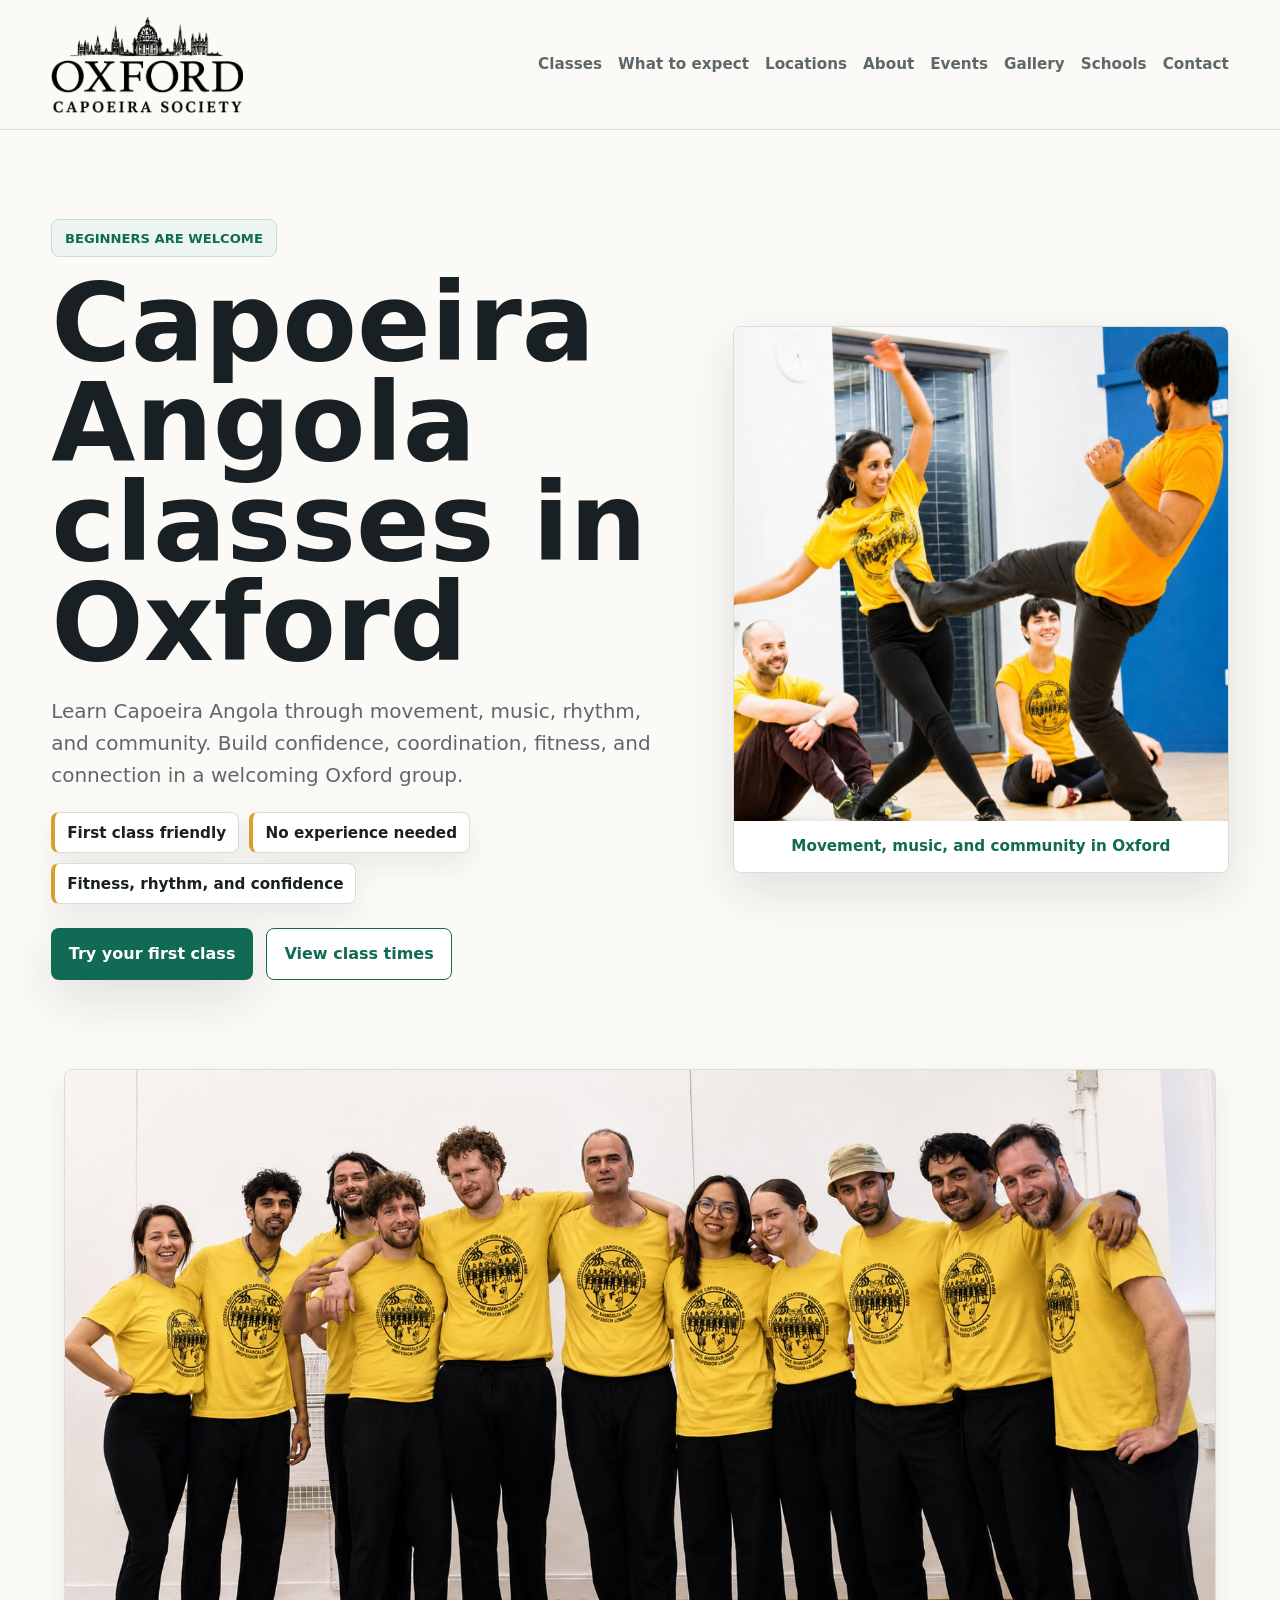
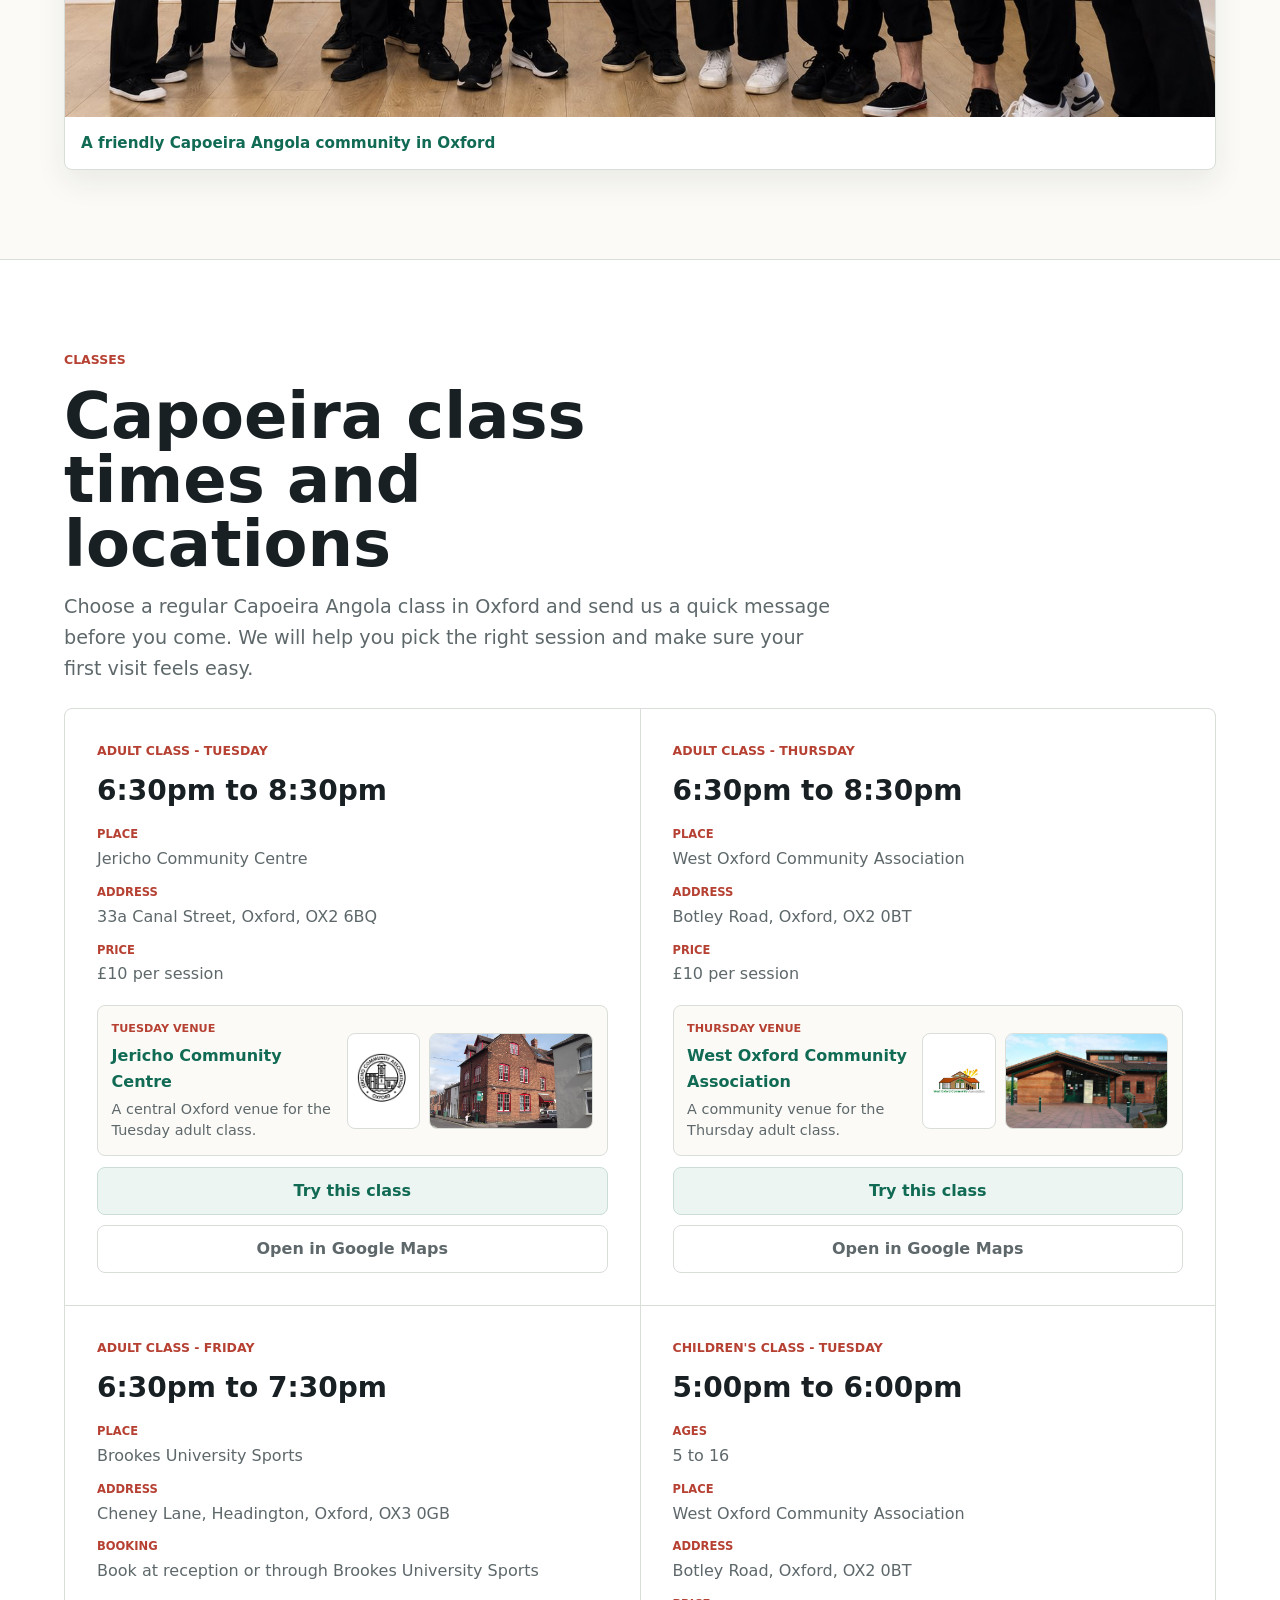
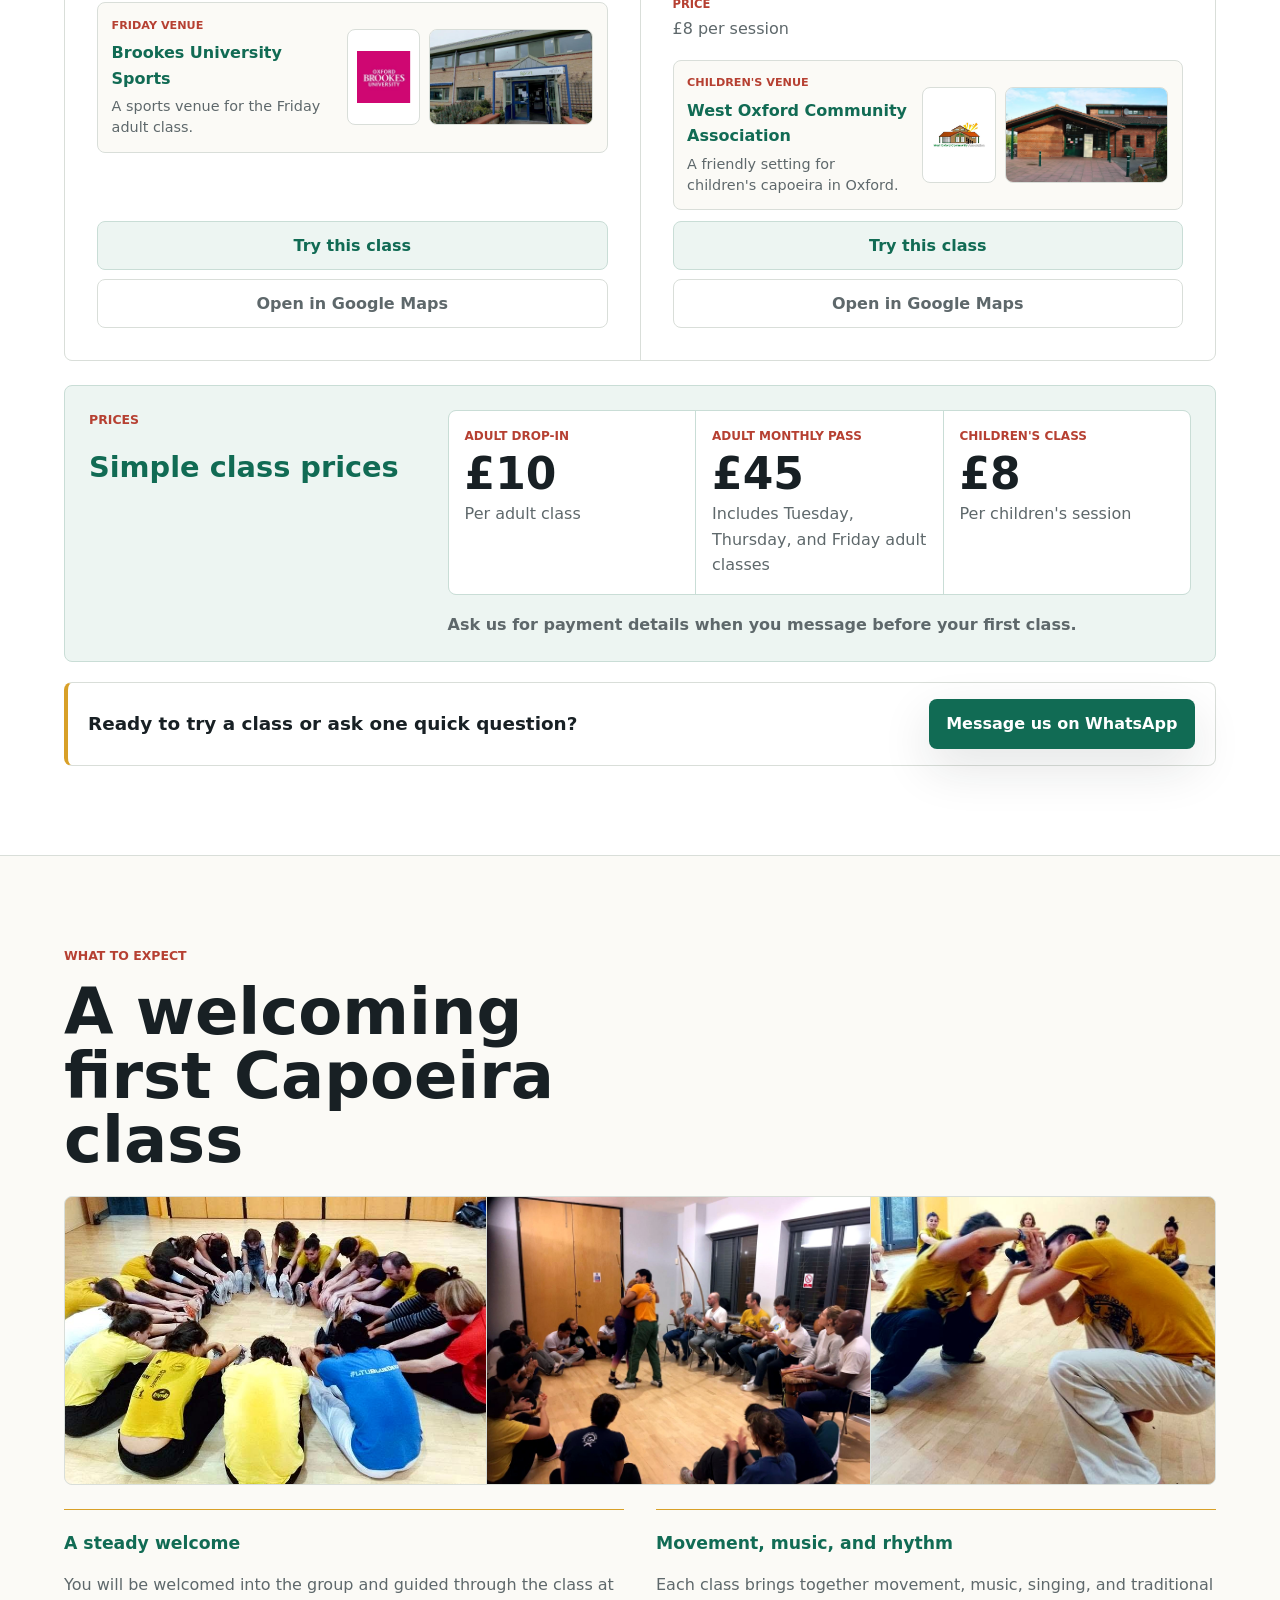
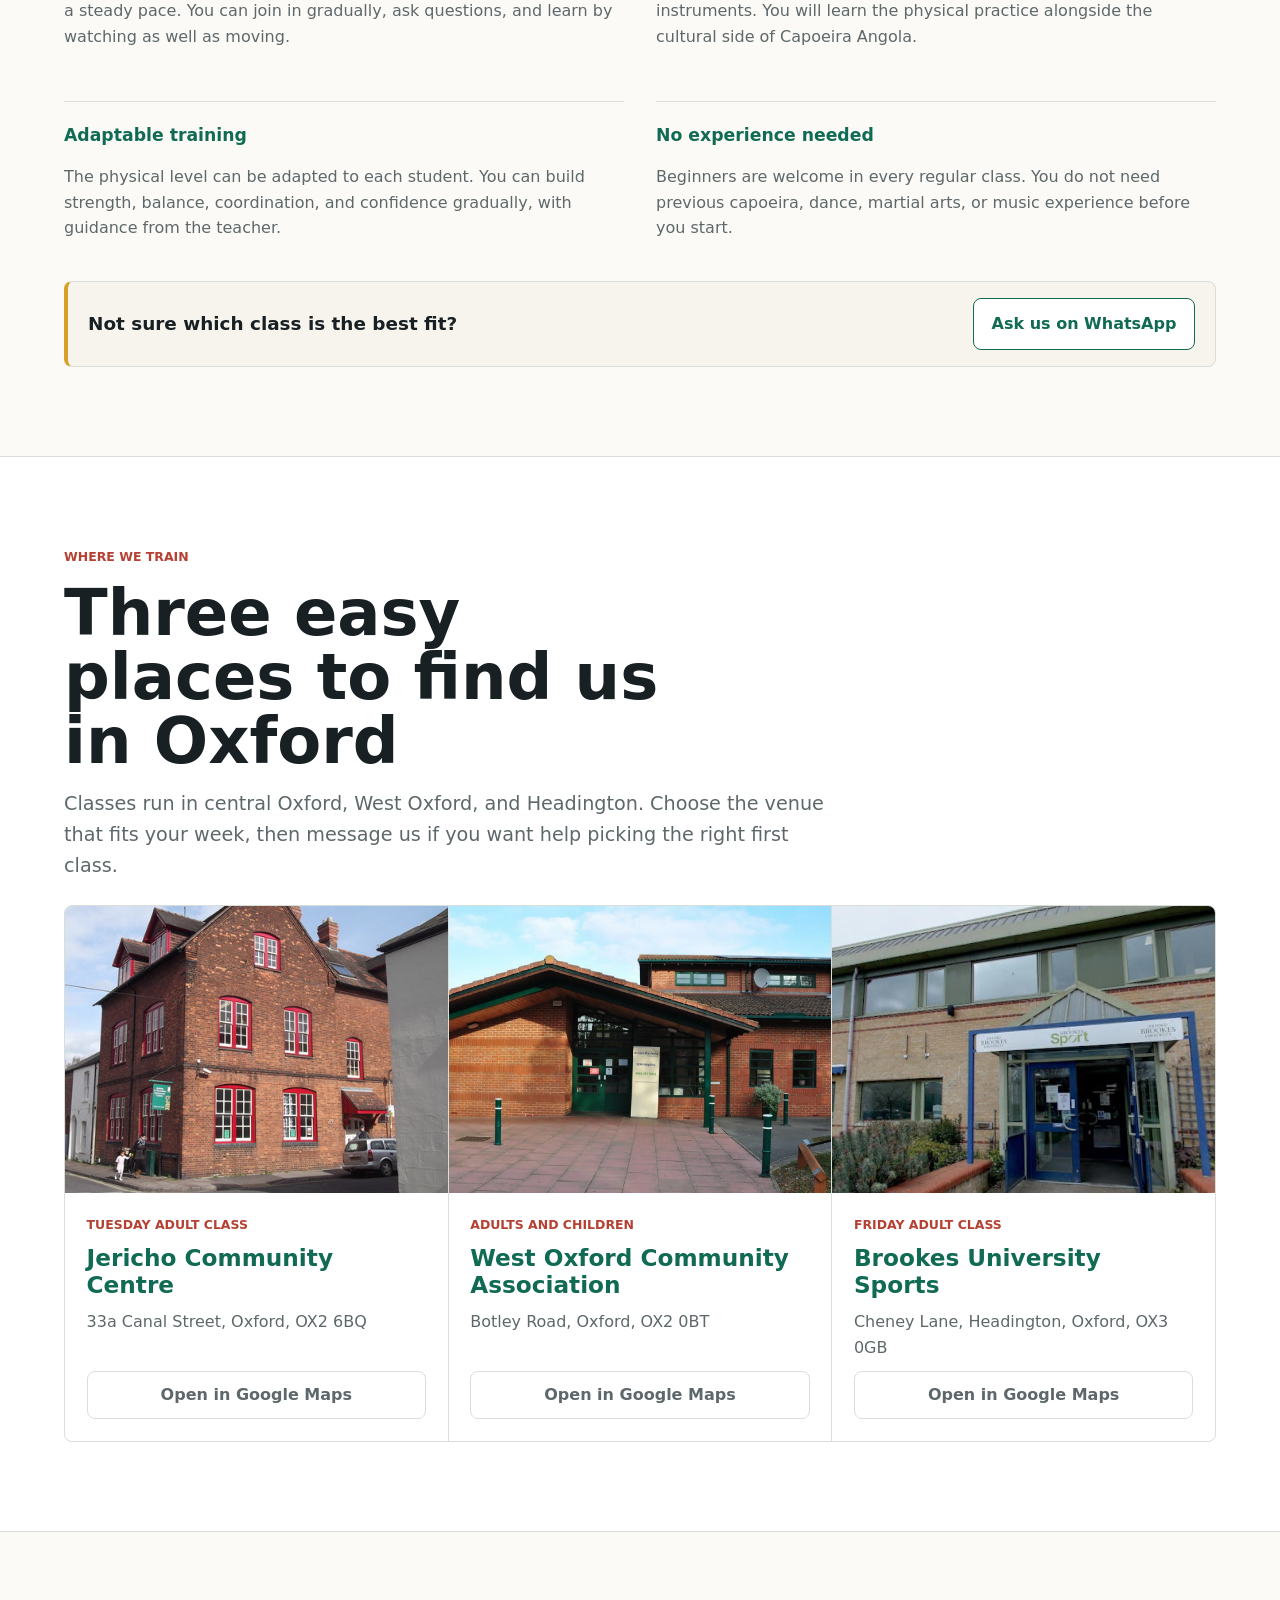
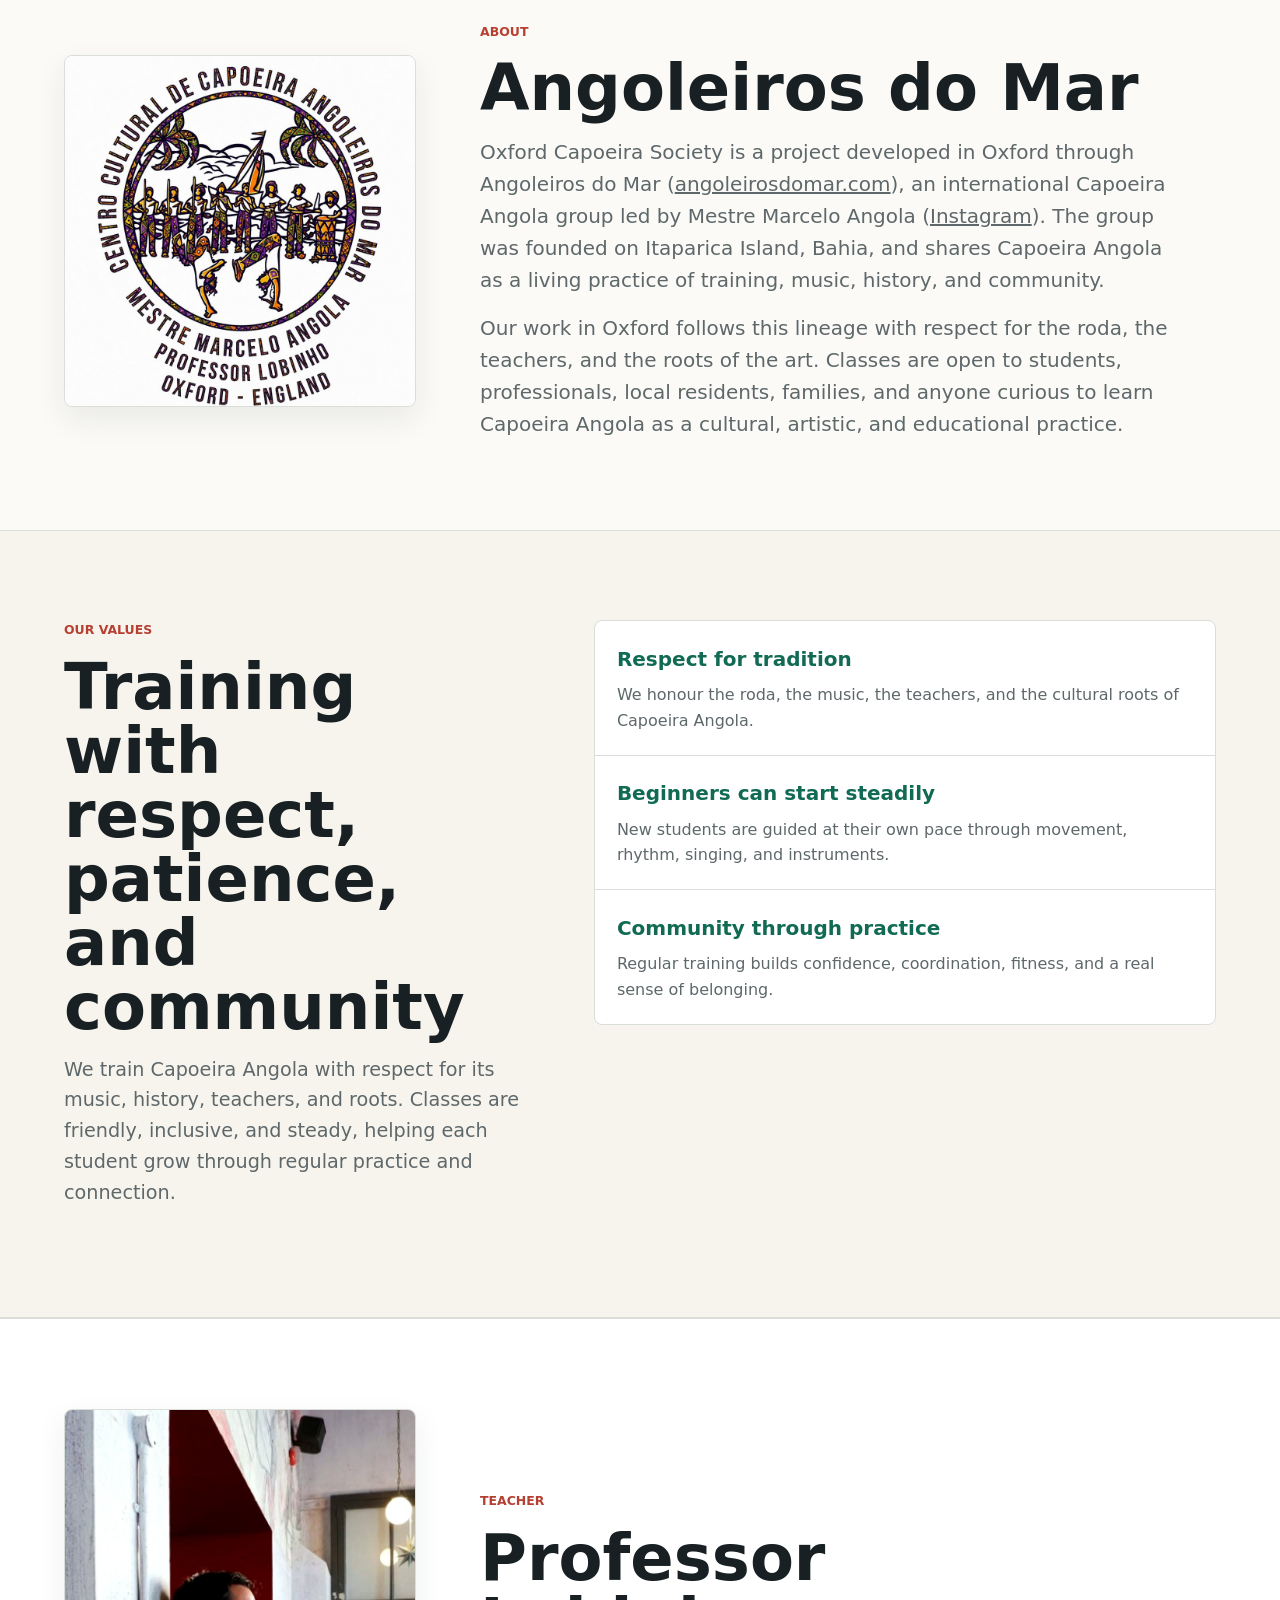
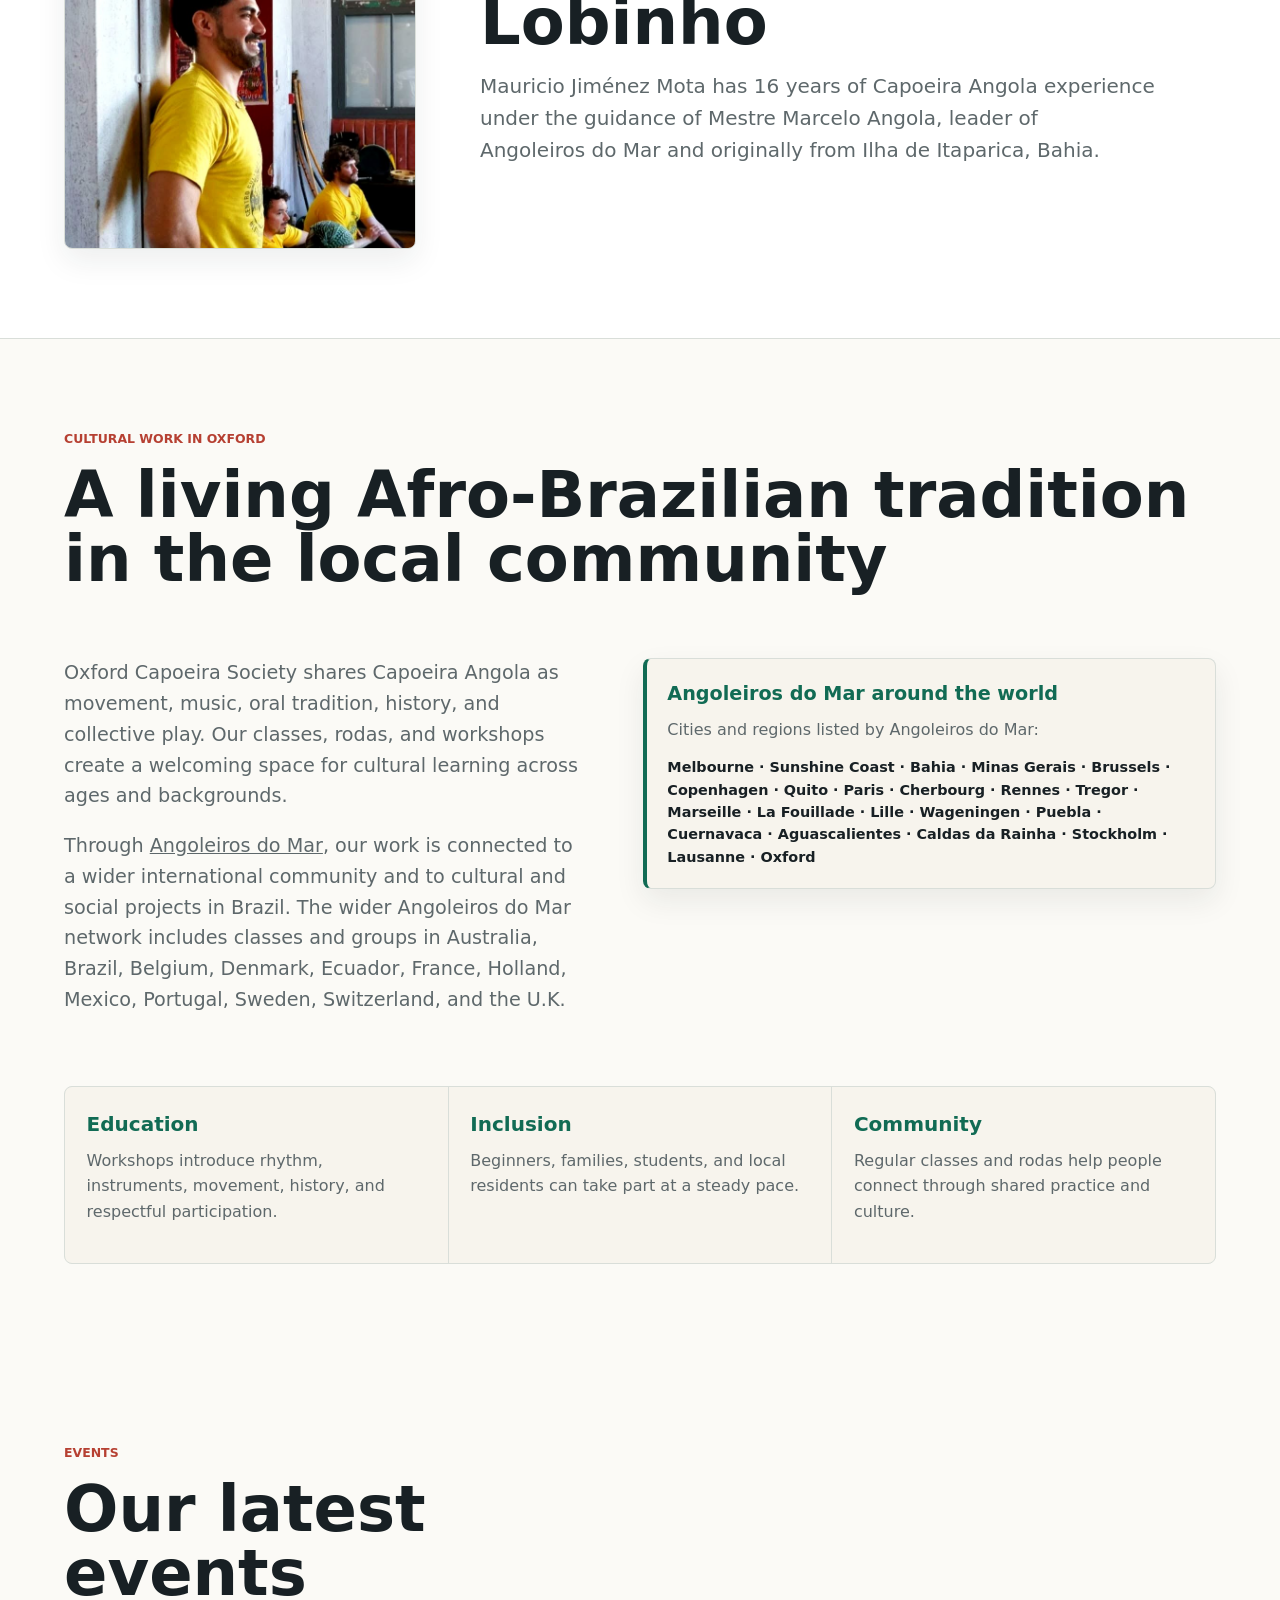
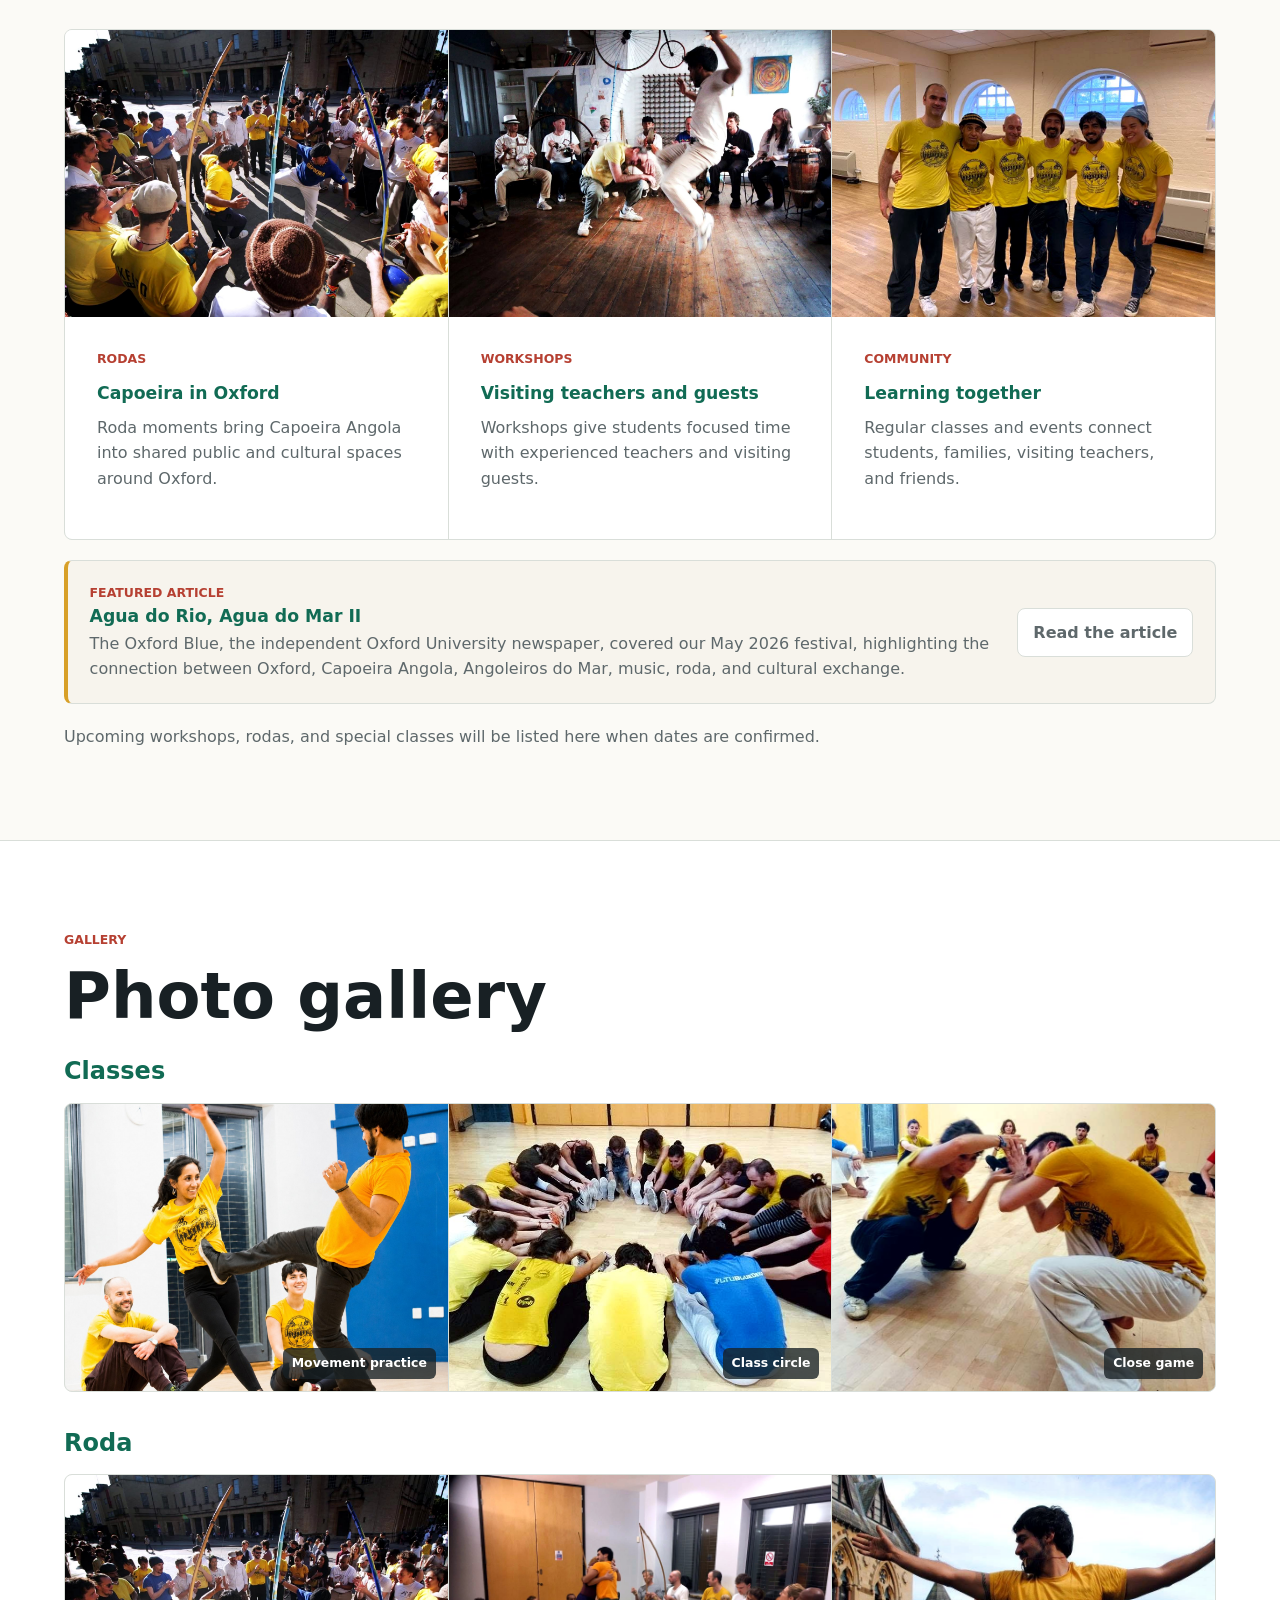
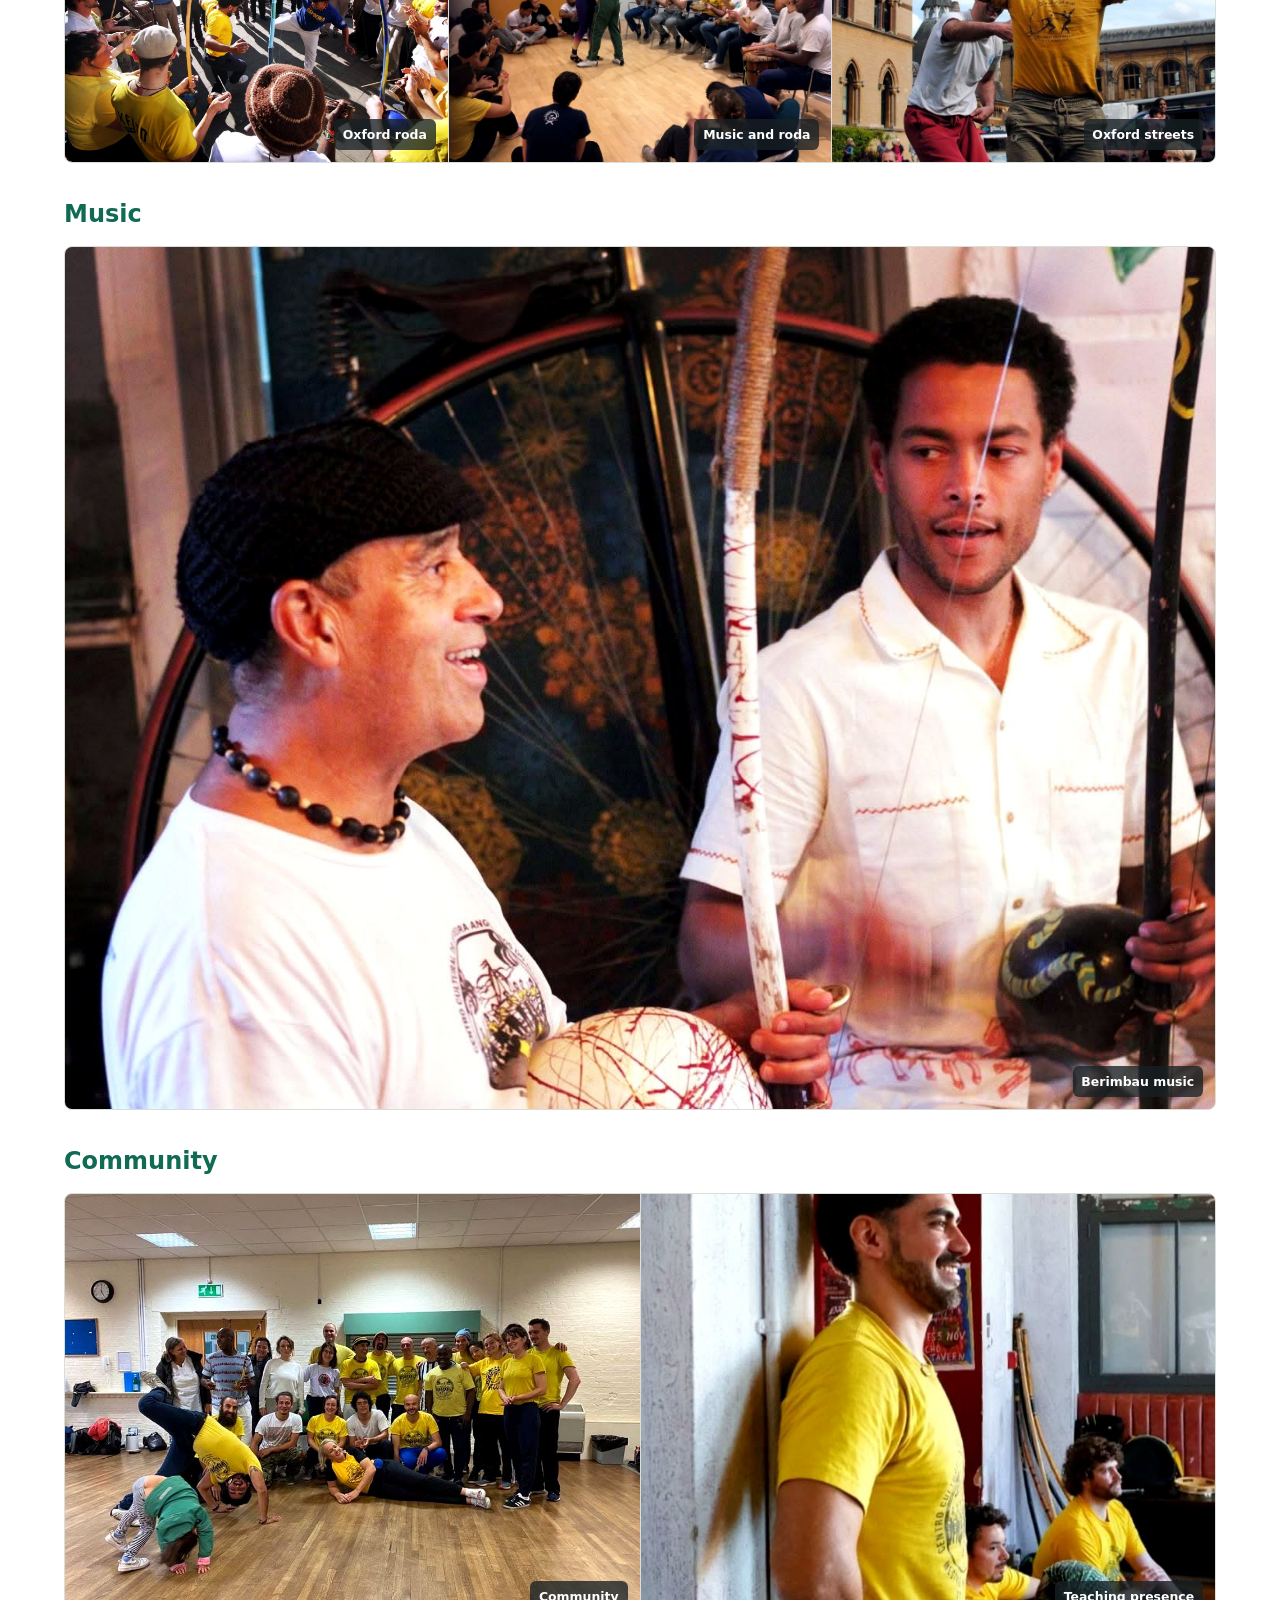
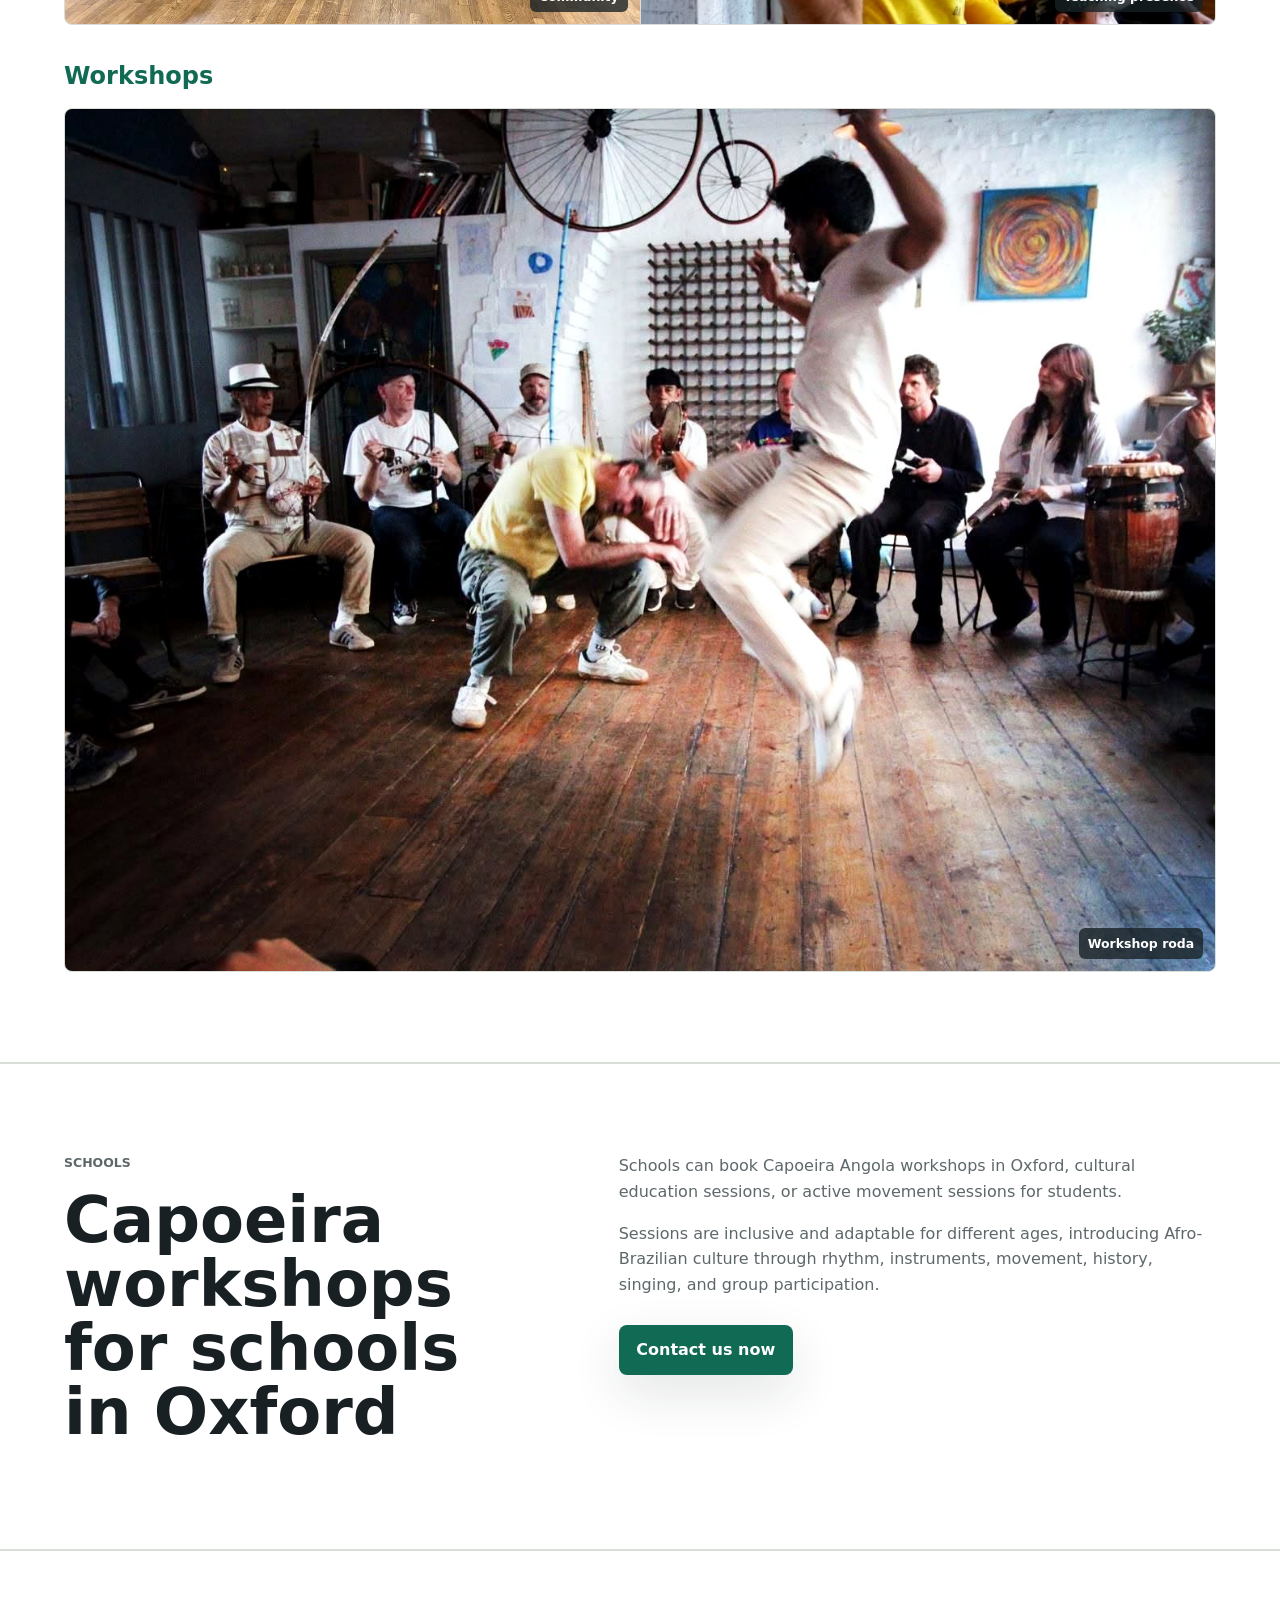
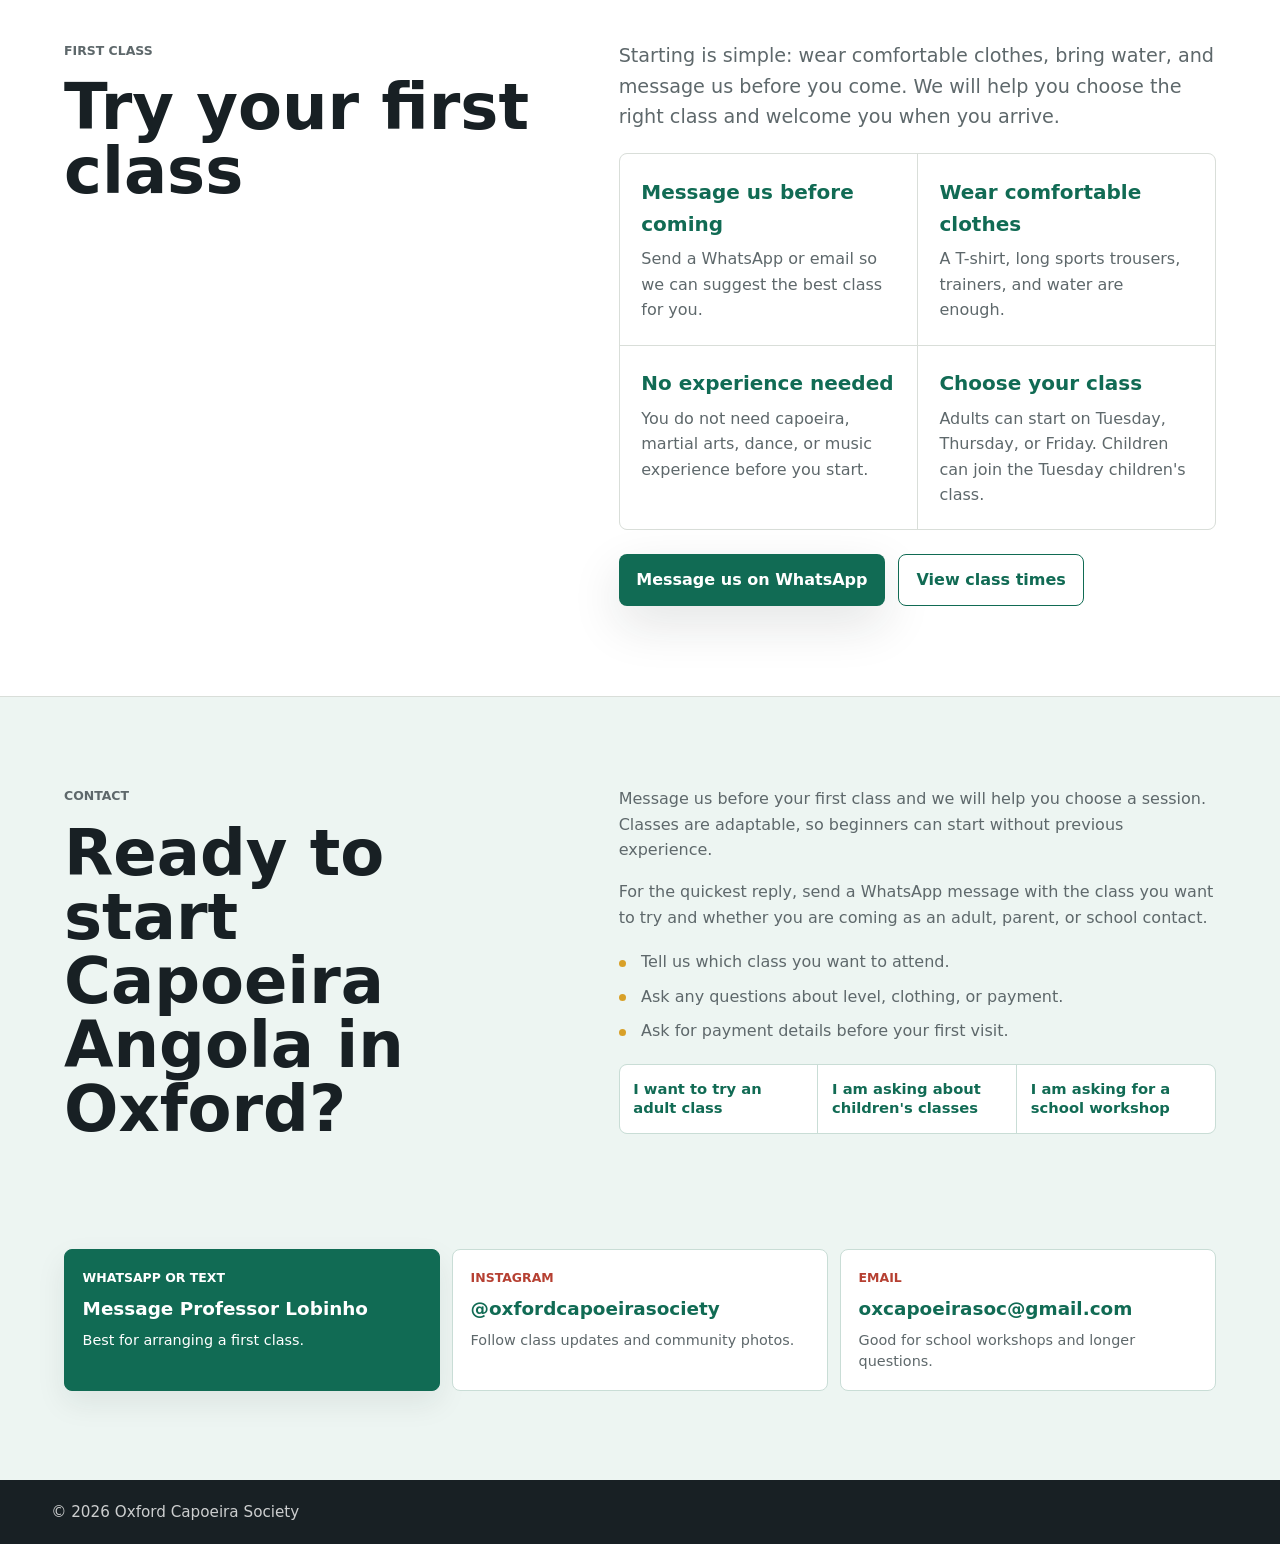
==== commit cf550ba9: "Add sitemap and refine cultural network copy" ====
--- a/index.html
+++ b/index.html
@@ -8,7 +8,7 @@
       content="Capoeira Angola classes in Oxford for adults and children, plus beginner-friendly workshops and school sessions with Oxford Capoeira Society."
     >
     <title>Capoeira Angola Classes in Oxford | Oxford Capoeira Society</title>
-    <link rel="stylesheet" href="styles.css?v=20260701-oxford-blue">
+    <link rel="stylesheet" href="styles.css?v=20260701-mobile-network">
   </head>
   <body>
     <header class="site-header">
@@ -558,11 +558,10 @@
               Through
               <a href="https://www.angoleirosdomar.com/" target="_blank" rel="noopener noreferrer"><span class="nowrap">Angoleiros do Mar</span></a>,
               our work is connected to a wider international community and to
-              cultural and social projects in Brazil, including Gingando no Mar
-              on Itaparica Island. The wider Angoleiros do Mar network includes
-              classes and groups in Australia, Brazil, Belgium, Denmark,
-              Ecuador, France, Holland, Mexico, Portugal, Sweden, Switzerland,
-              and the U.K.
+              cultural and social projects in Brazil. The wider Angoleiros do
+              Mar network includes classes and groups in Australia, Brazil,
+              Belgium, Denmark, Ecuador, France, Holland, Mexico, Portugal,
+              Sweden, Switzerland, and the U.K.
             </p>
           </div>
           <div class="global-network" aria-label="Angoleiros do Mar international class network">
@@ -570,30 +569,13 @@
             <p>
               Cities and regions listed by Angoleiros do Mar:
             </p>
-            <ul class="global-network-list">
-              <li>Melbourne</li>
-              <li>Sunshine Coast</li>
-              <li>Bahia</li>
-              <li>Minas Gerais</li>
-              <li>Brussels</li>
-              <li>Copenhagen</li>
-              <li>Quito</li>
-              <li>Paris</li>
-              <li>Cherbourg</li>
-              <li>Rennes</li>
-              <li>Tregor</li>
-              <li>Marseille</li>
-              <li>La Fouillade</li>
-              <li>Lille</li>
-              <li>Wageningen</li>
-              <li>Puebla</li>
-              <li>Cuernavaca</li>
-              <li>Aguascalientes</li>
-              <li>Caldas da Rainha</li>
-              <li>Stockholm</li>
-              <li>Lausanne</li>
-              <li>Oxford</li>
-            </ul>
+            <p class="global-network-places">
+              Melbourne · Sunshine Coast · Bahia · Minas Gerais · Brussels ·
+              Copenhagen · Quito · Paris · Cherbourg · Rennes · Tregor ·
+              Marseille · La Fouillade · Lille · Wageningen · Puebla ·
+              Cuernavaca · Aguascalientes · Caldas da Rainha · Stockholm ·
+              Lausanne · Oxford
+            </p>
           </div>
           <div class="impact-grid" aria-label="Cultural and community impact">
             <article>
--- a/styles.css
+++ b/styles.css
@@ -865,7 +865,7 @@
 }
 
 .cultural-work-header h2 {
-  max-width: 58rem;
+  max-width: none;
 }
 
 .cultural-work-copy p {
@@ -894,24 +894,12 @@
   color: var(--muted);
 }
 
-.global-network-list {
-  display: flex;
-  flex-wrap: wrap;
-  gap: 0.45rem;
-  margin: 0;
-  padding: 0;
-  list-style: none;
-}
-
-.global-network-list li {
-  padding: 0.38rem 0.62rem;
+.global-network .global-network-places {
+  margin-bottom: 0;
   color: var(--ink);
+  font-size: 0.9rem;
   font-weight: 700;
-  font-size: 0.9rem;
-  line-height: 1;
-  background: #ffffff;
-  border: 1px solid var(--line);
-  border-radius: 999px;
+  line-height: 1.55;
 }
 
 .impact-grid {
@@ -1359,6 +1347,7 @@
   .class-venue .venue-images {
     grid-template-columns: minmax(4rem, 0.45fr) minmax(6rem, 1fr);
   }
+
 }
 
 @media (max-width: 520px) {
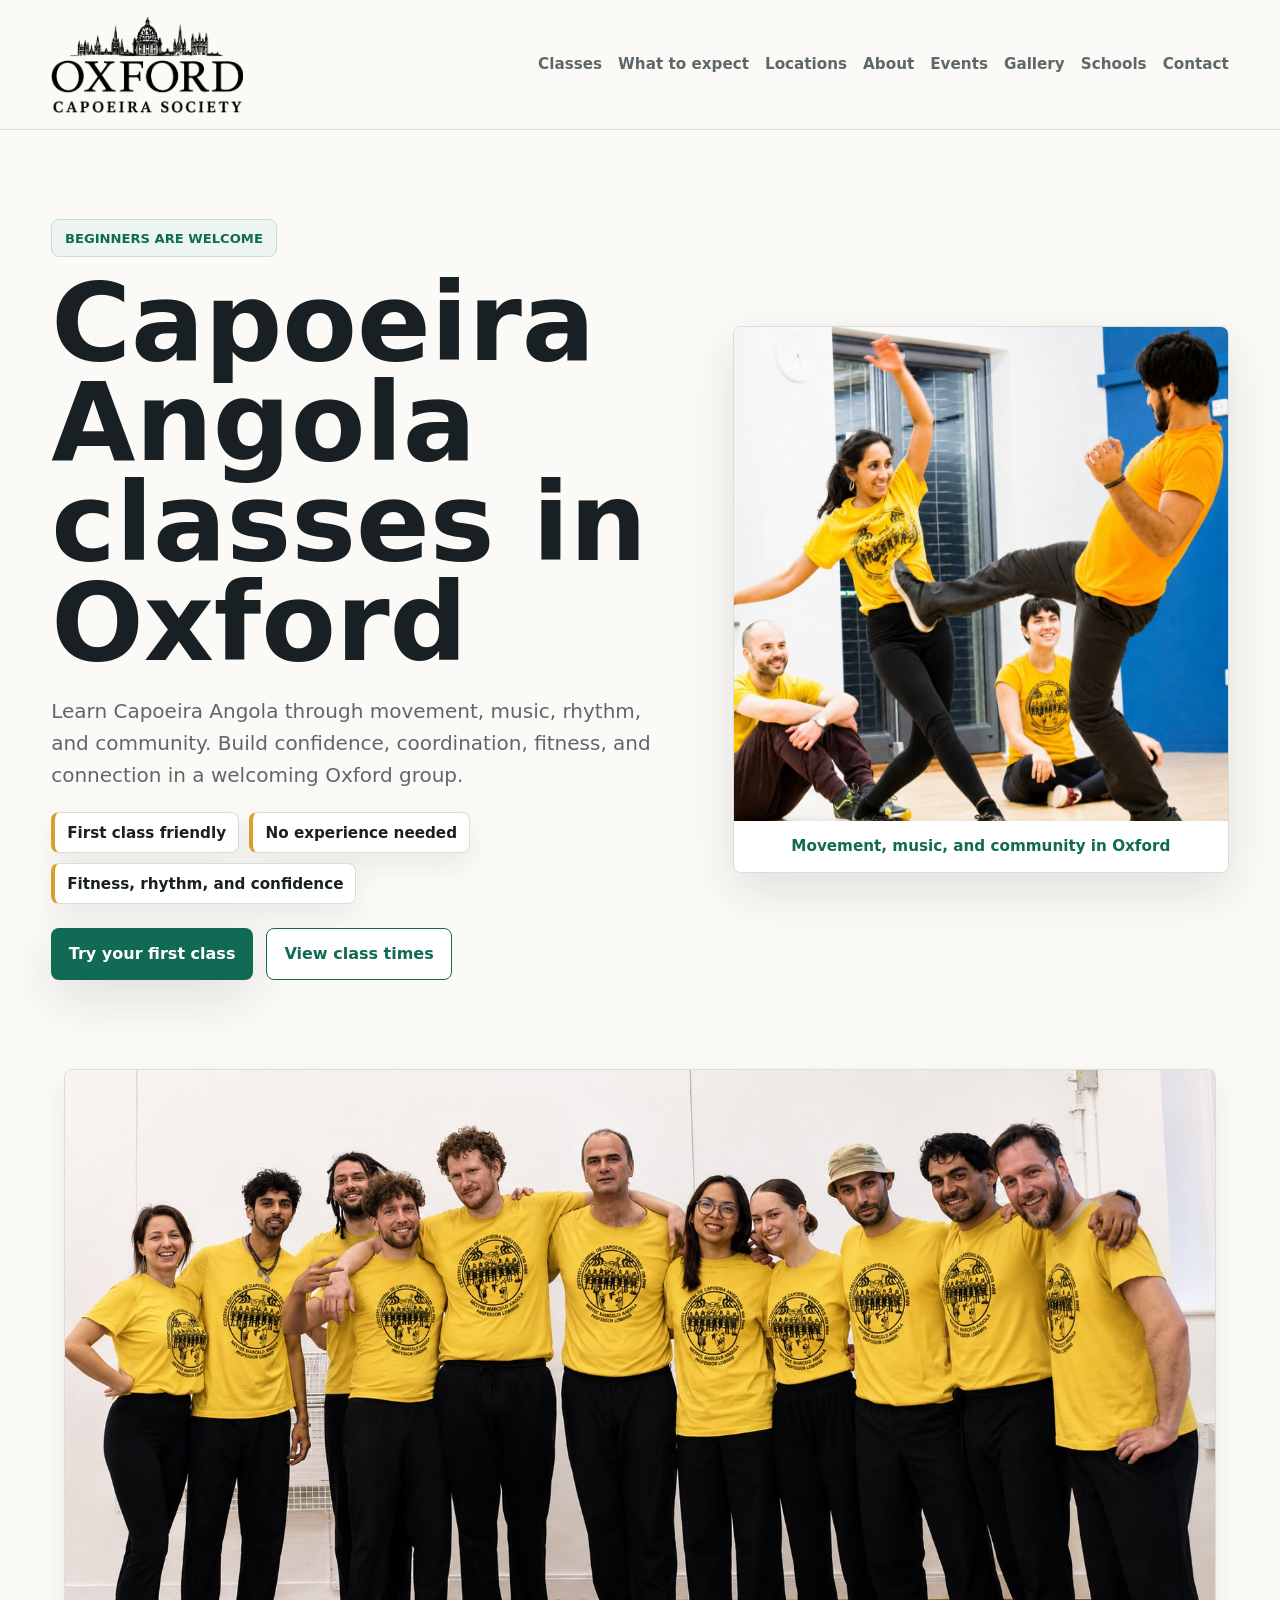
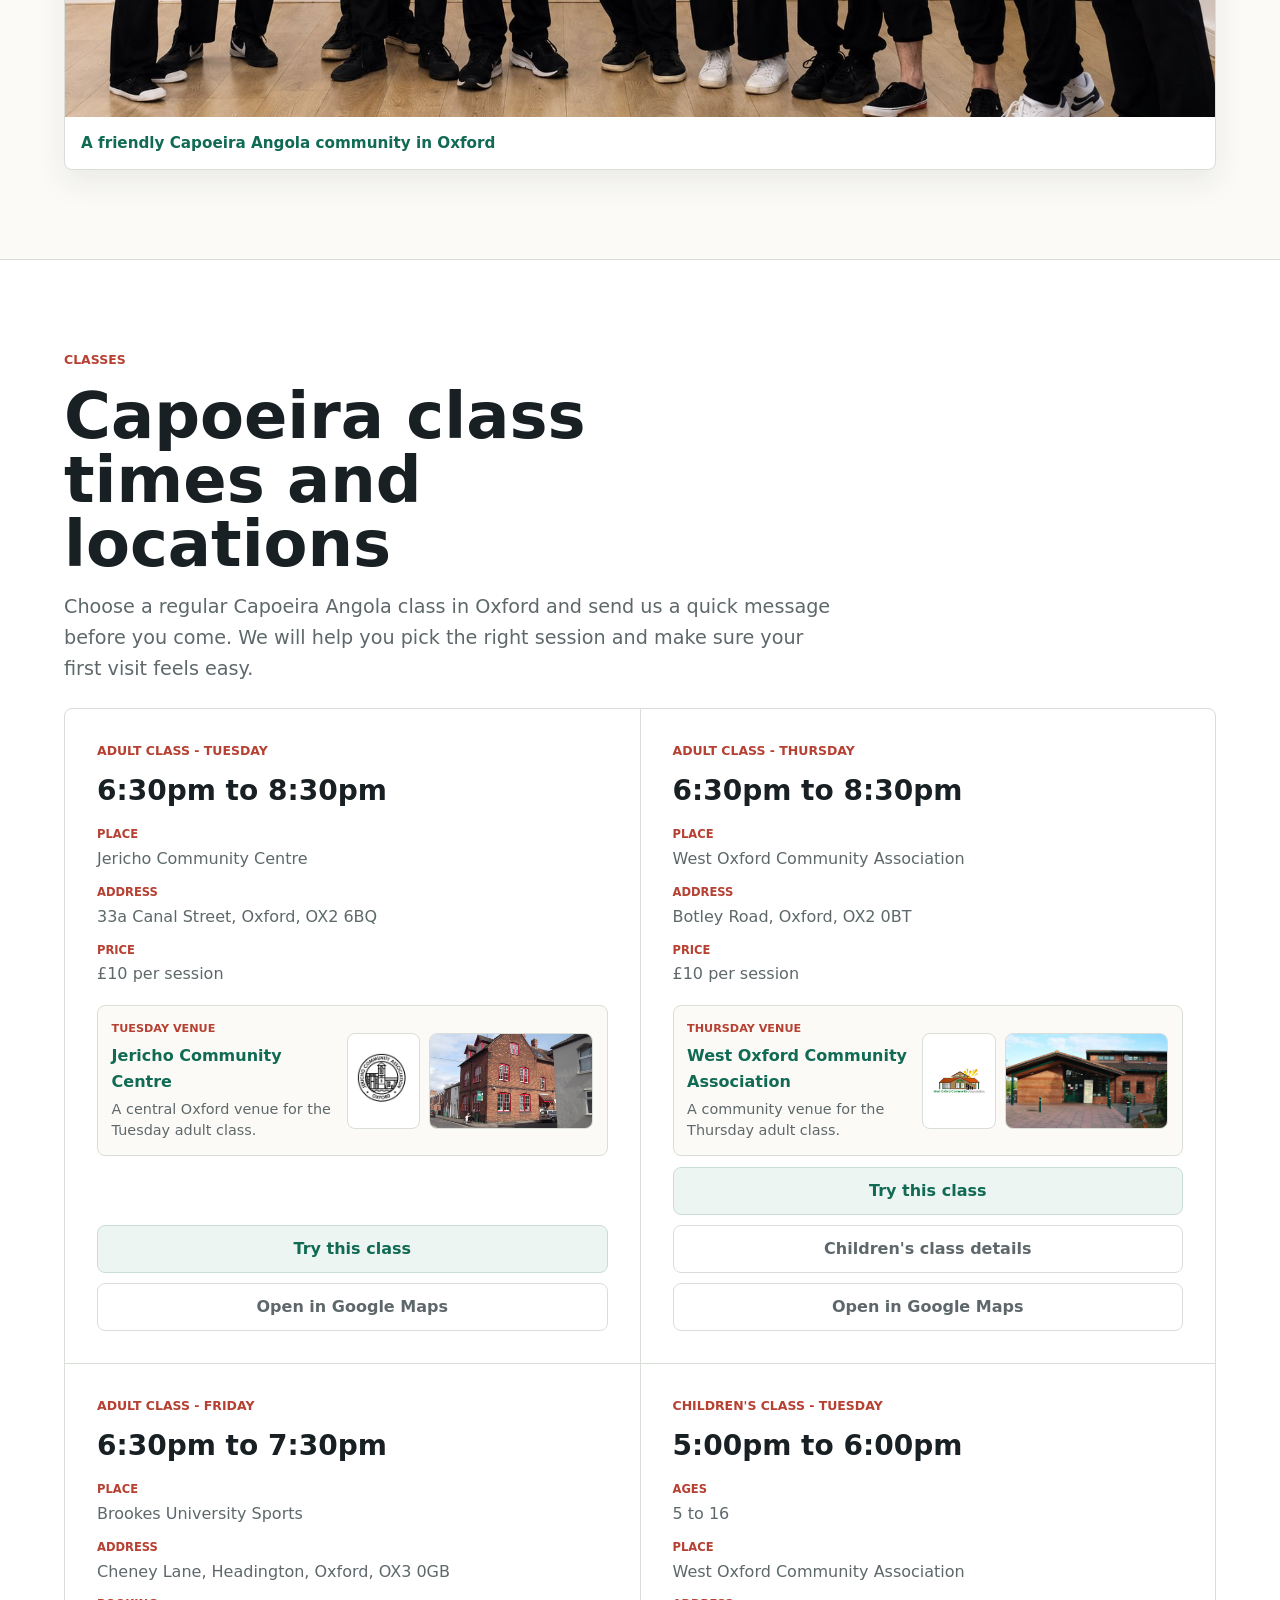
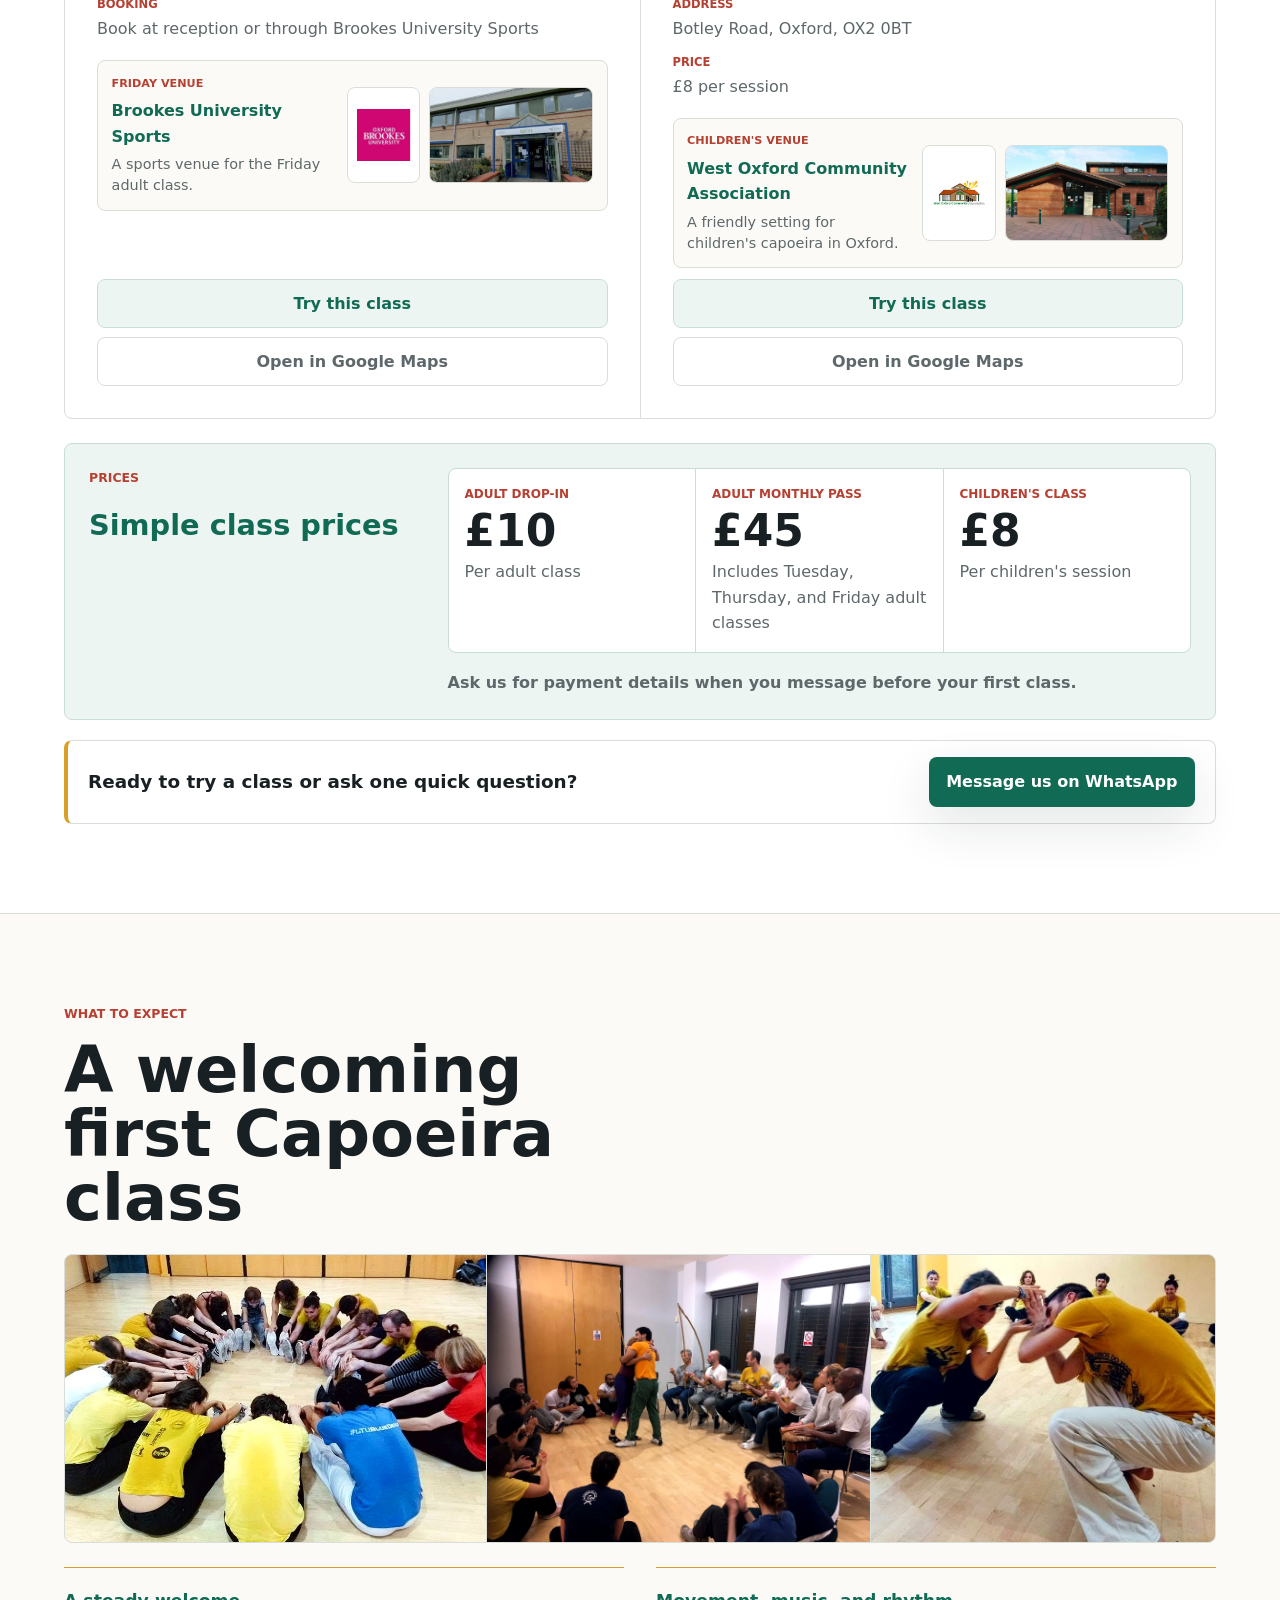
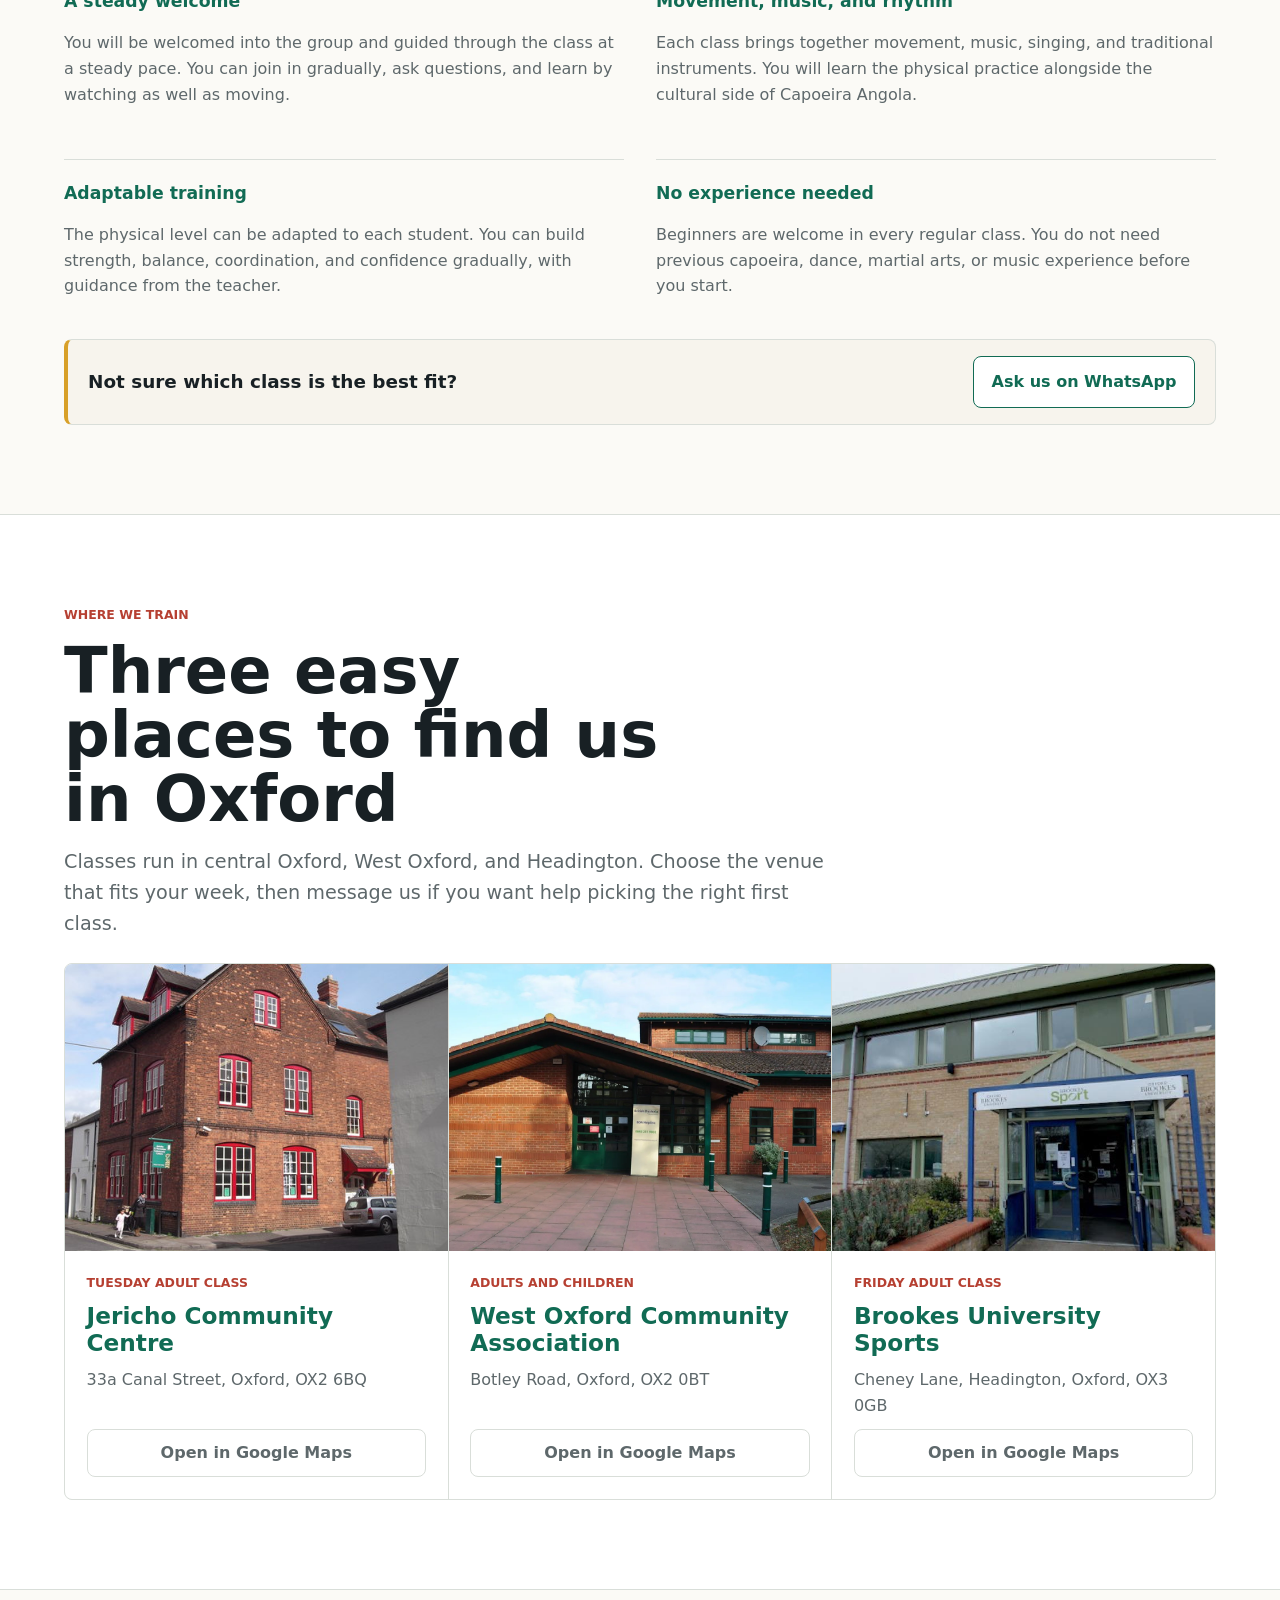
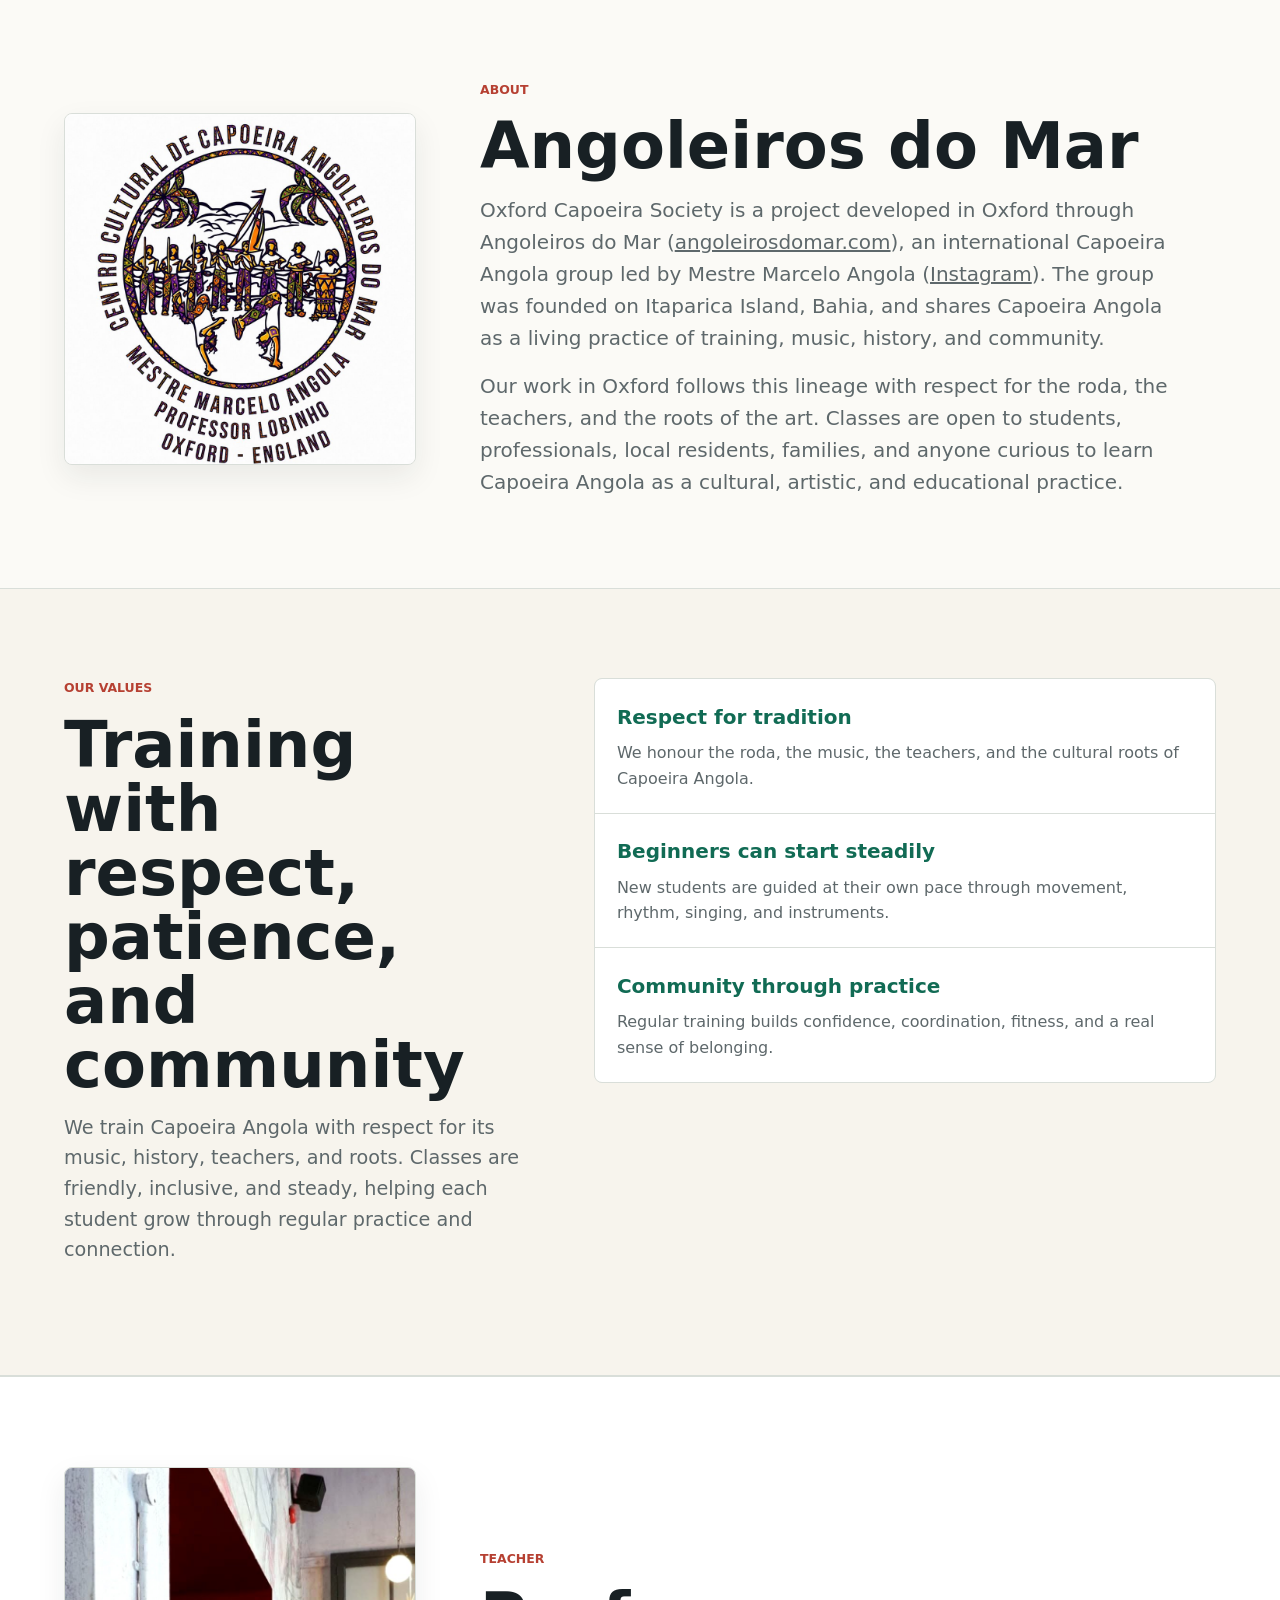
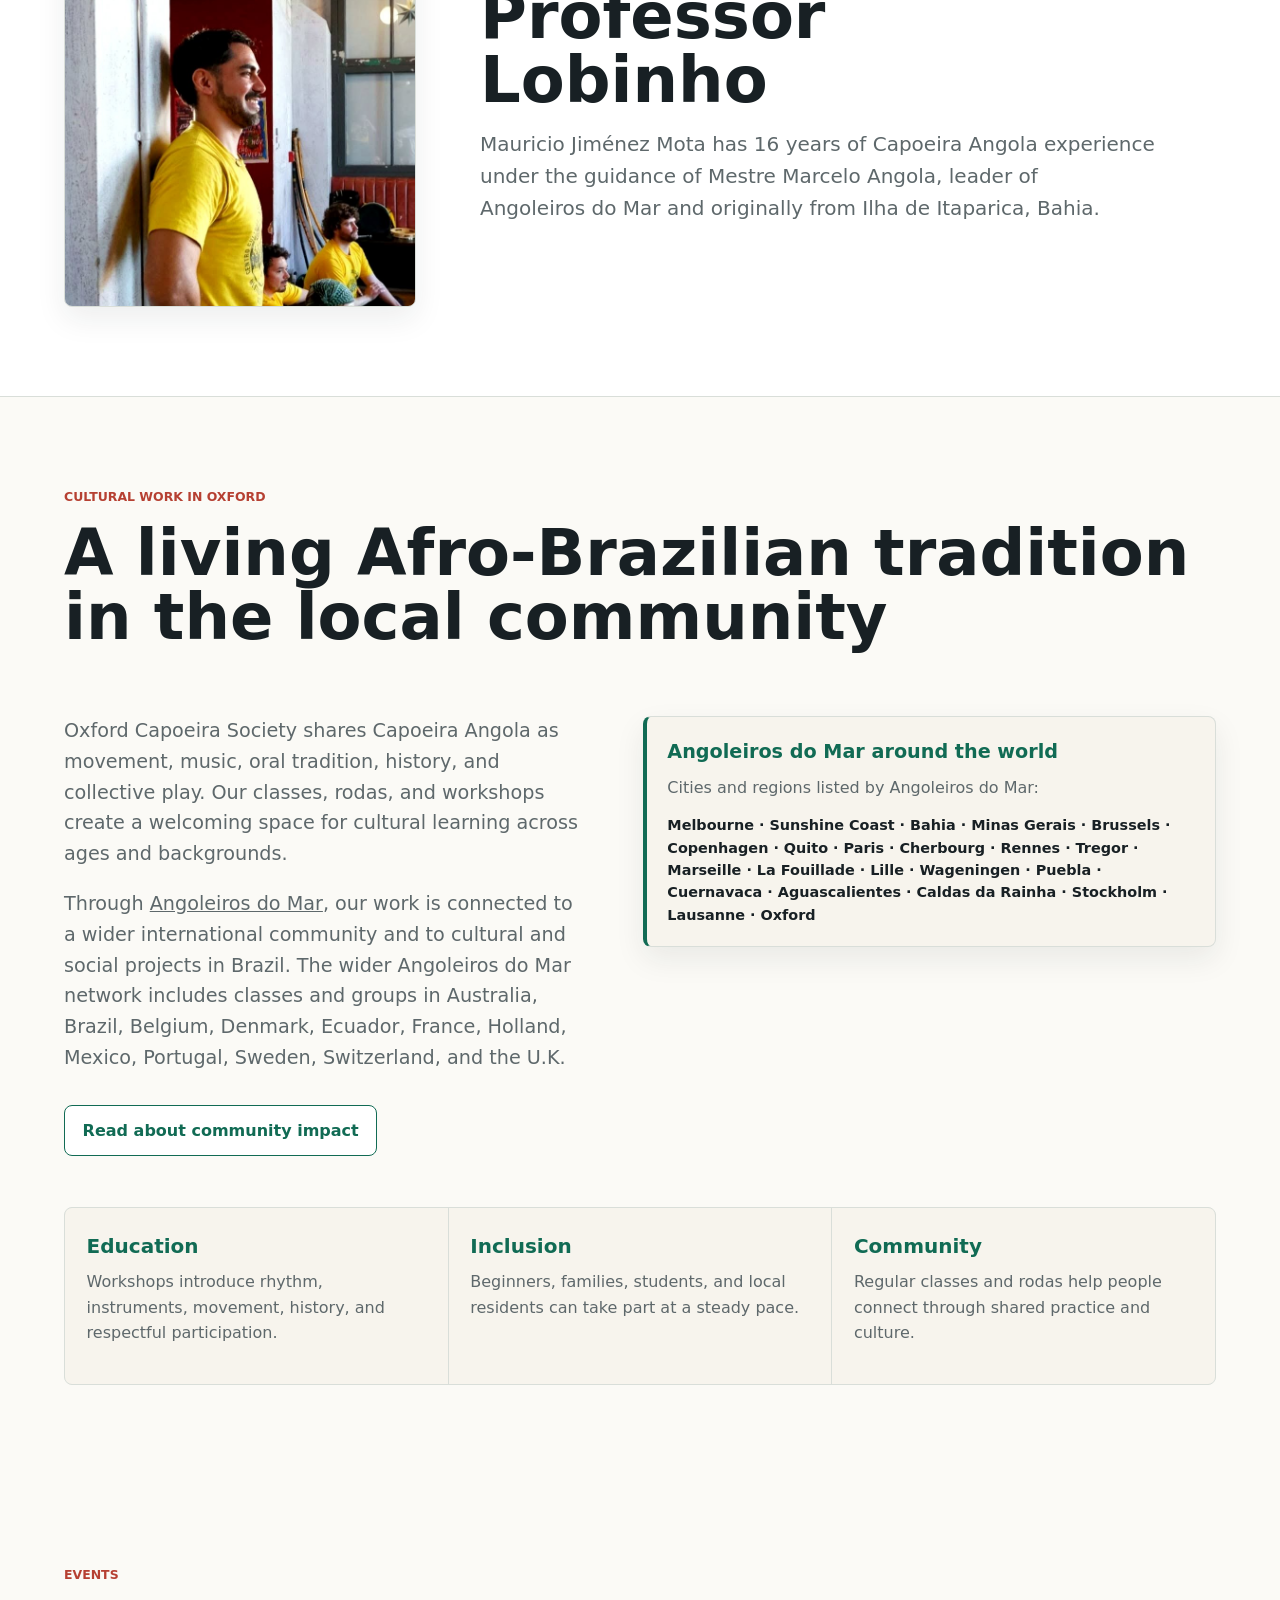
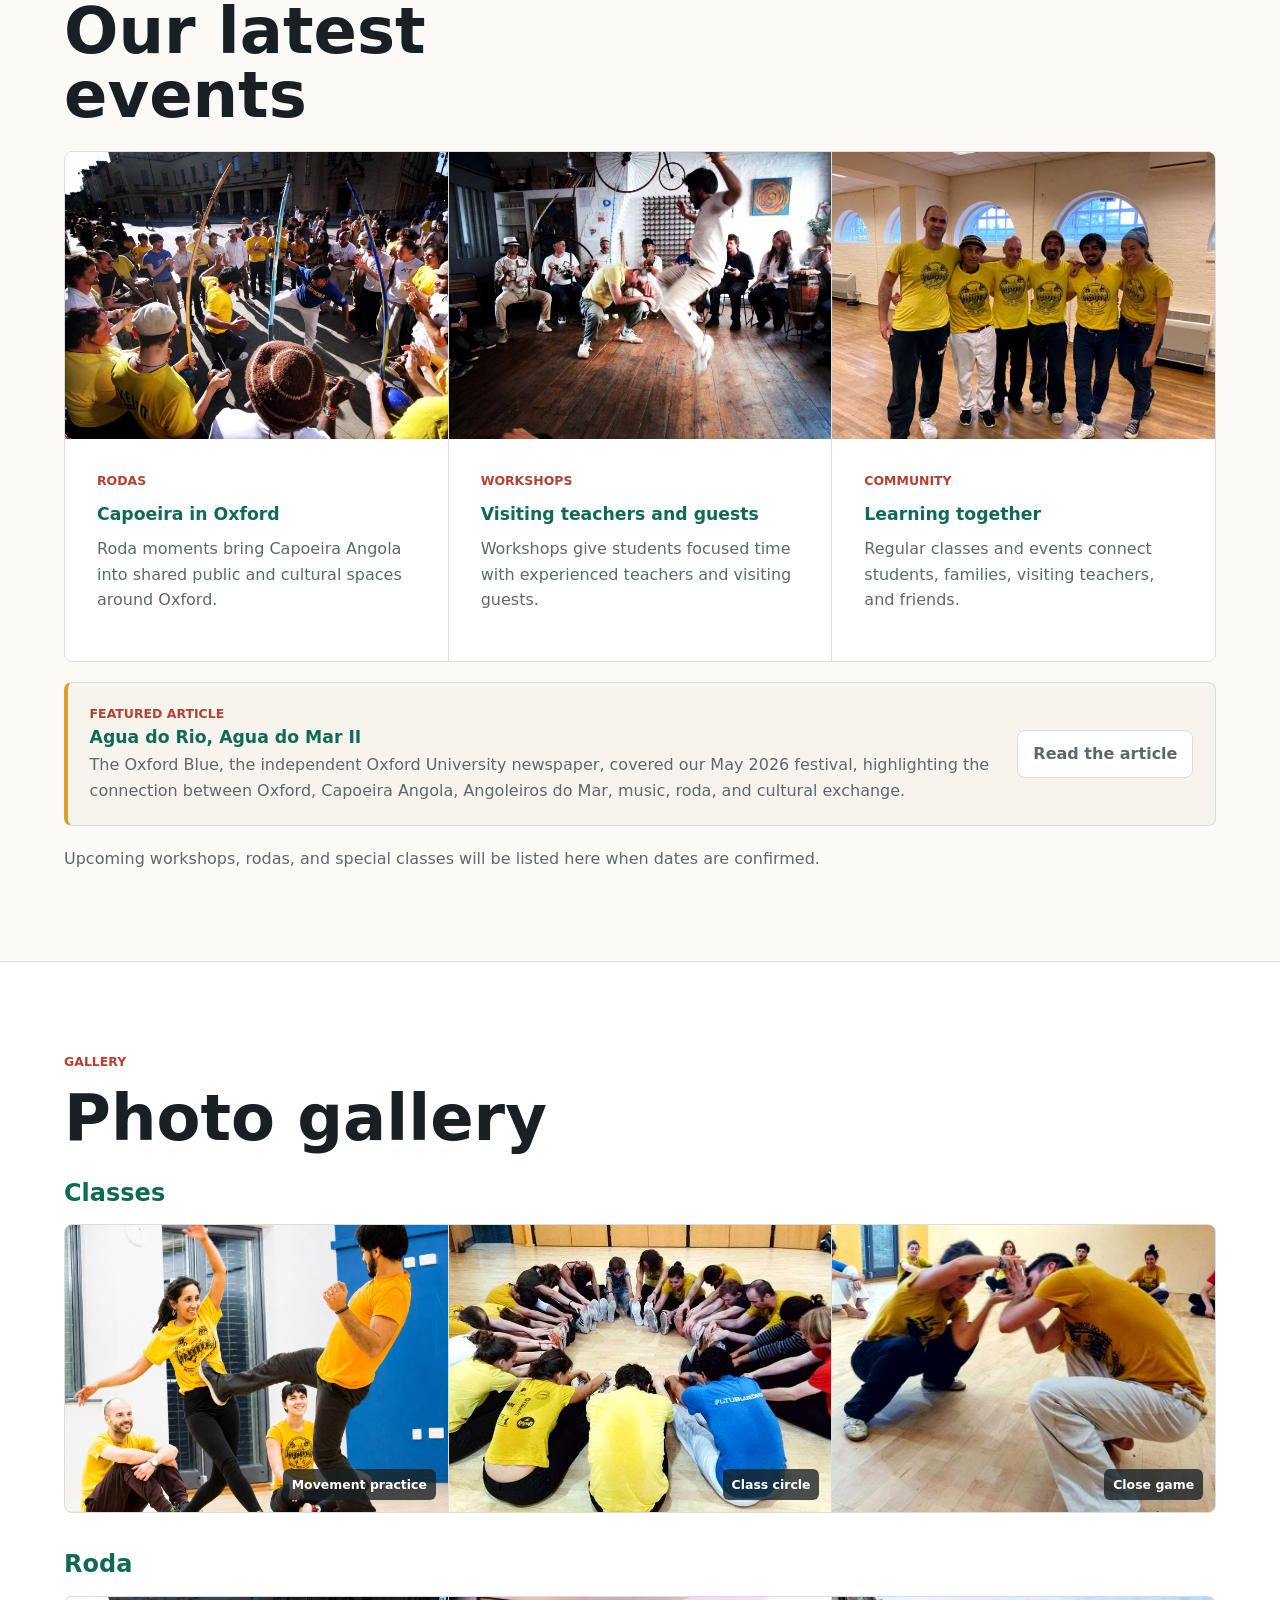
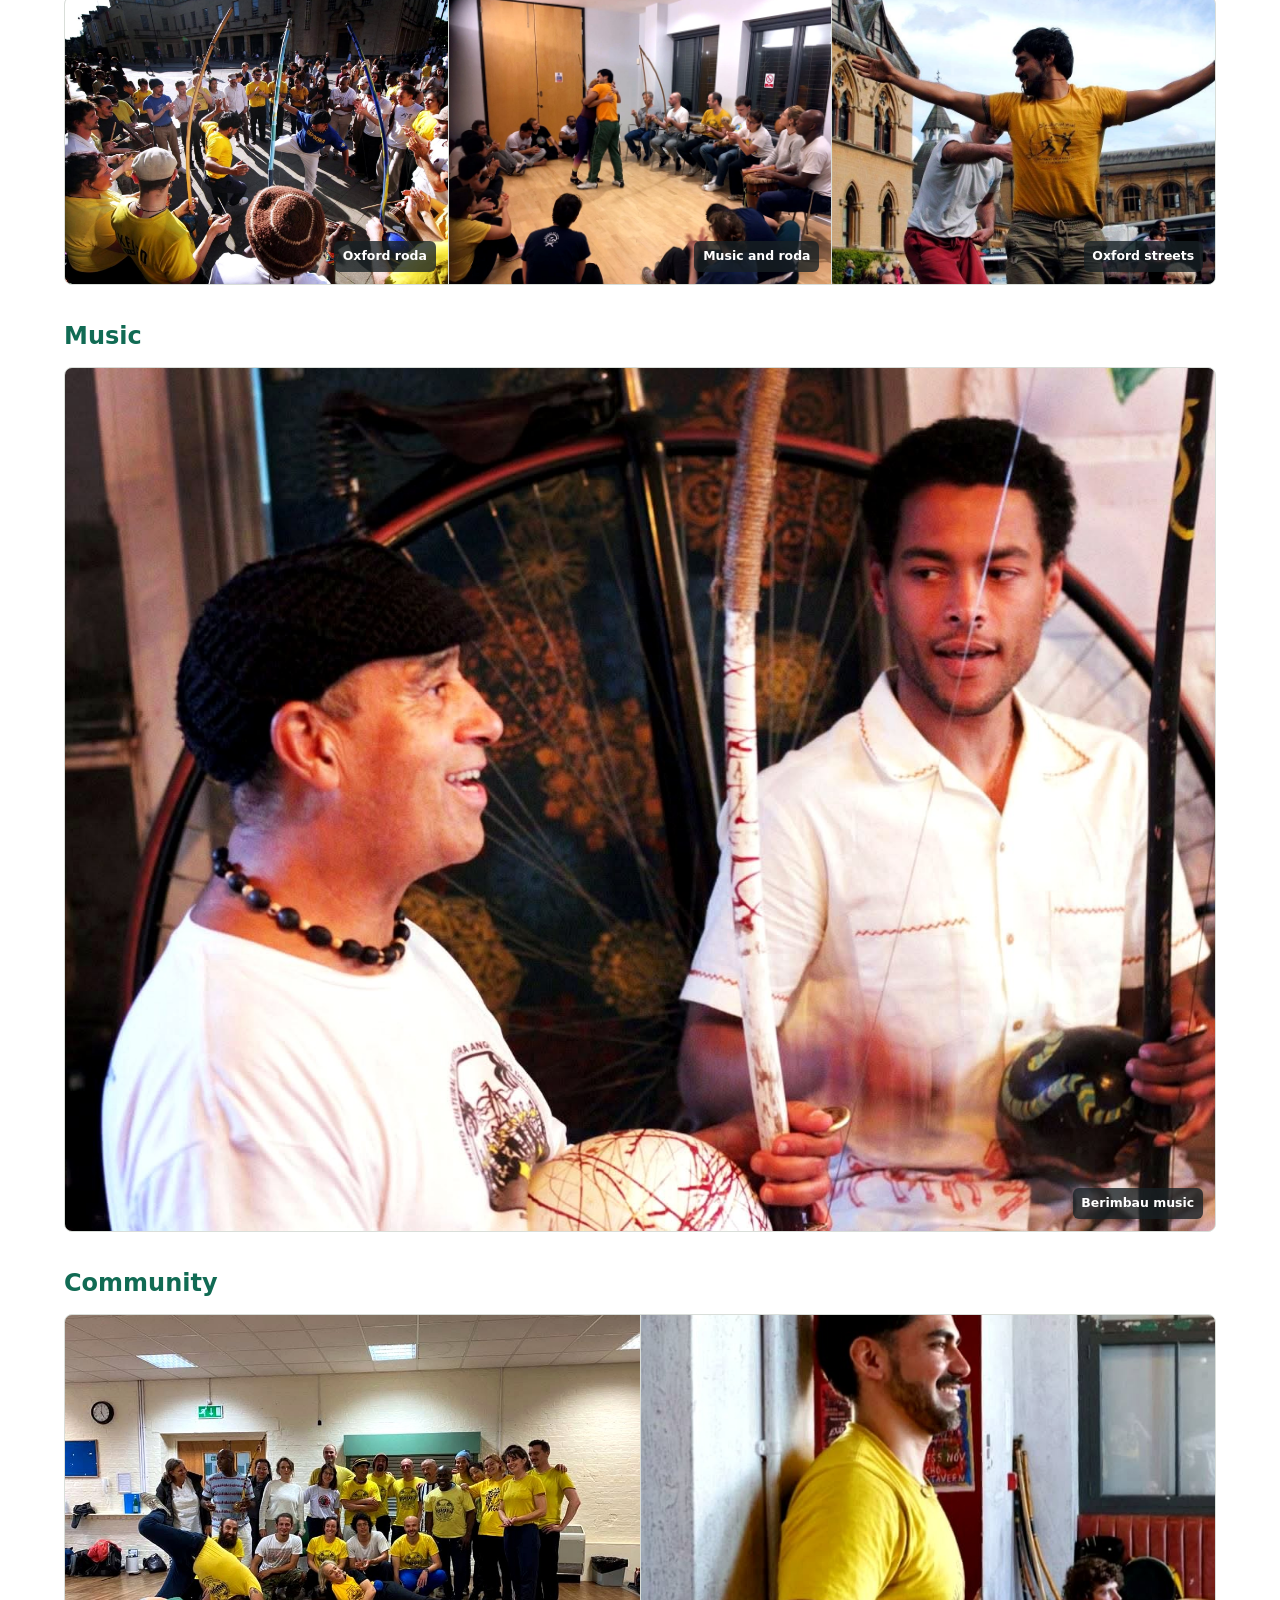
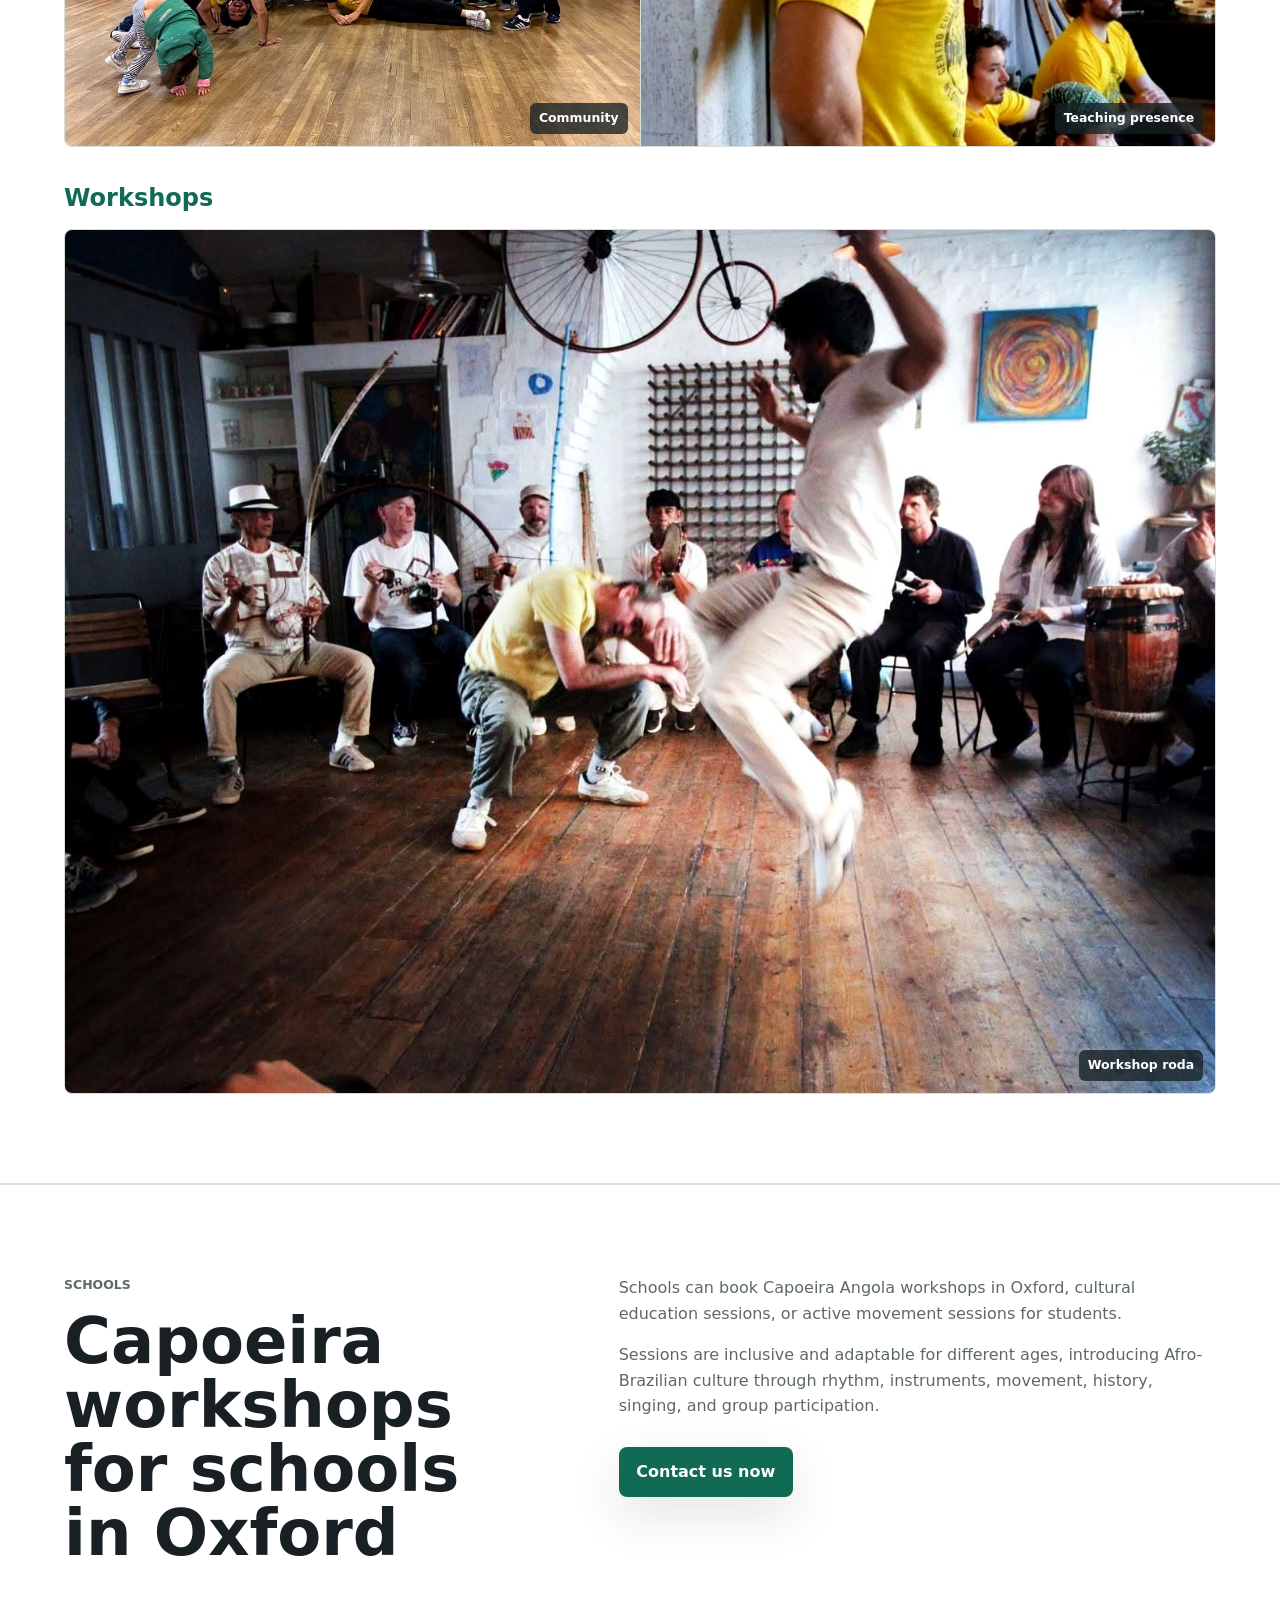
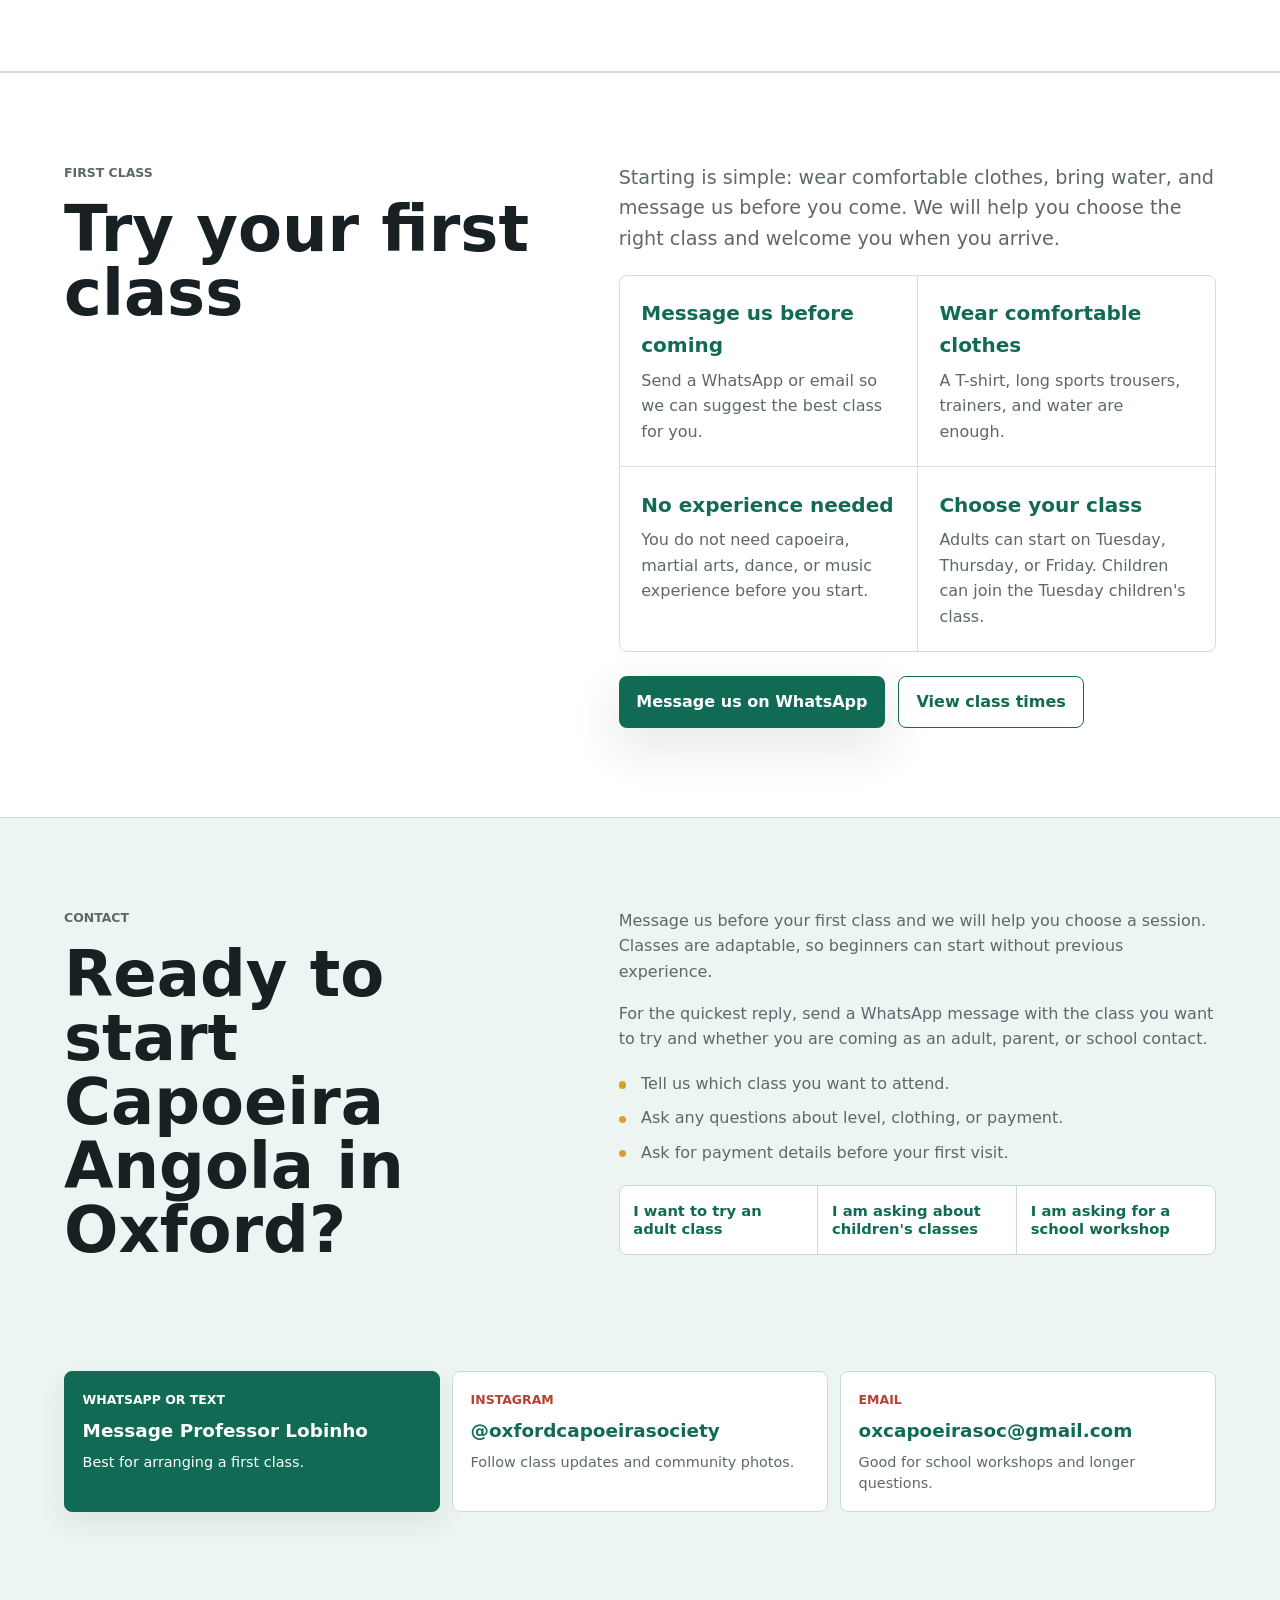
==== commit a848da36: "Complete local SEO priority improvements" ====
--- a/index.html
+++ b/index.html
@@ -8,6 +8,134 @@
       content="Capoeira Angola classes in Oxford for adults and children, plus beginner-friendly workshops and school sessions with Oxford Capoeira Society."
     >
     <title>Capoeira Angola Classes in Oxford | Oxford Capoeira Society</title>
+    <link rel="canonical" href="https://www.oxfordcapoeira.co.uk/">
+    <meta property="og:type" content="website">
+    <meta property="og:site_name" content="Oxford Capoeira Society">
+    <meta property="og:title" content="Capoeira Angola Classes in Oxford">
+    <meta
+      property="og:description"
+      content="Beginner-friendly Capoeira Angola classes in Oxford for adults and children, plus cultural workshops, music, movement, and community."
+    >
+    <meta property="og:url" content="https://www.oxfordcapoeira.co.uk/">
+    <meta
+      property="og:image"
+      content="https://www.oxfordcapoeira.co.uk/images/oxford-capoeira-society-community-2026.jpg"
+    >
+    <meta property="og:image:alt" content="Oxford Capoeira Society students and teachers together">
+    <meta name="twitter:card" content="summary_large_image">
+    <meta name="twitter:title" content="Capoeira Angola Classes in Oxford">
+    <meta
+      name="twitter:description"
+      content="Beginner-friendly Capoeira Angola classes in Oxford for adults and children, with music, movement, culture, and community."
+    >
+    <meta
+      name="twitter:image"
+      content="https://www.oxfordcapoeira.co.uk/images/oxford-capoeira-society-community-2026.jpg"
+    >
+    <script type="application/ld+json">
+      {
+        "@context": "https://schema.org",
+        "@graph": [
+          {
+            "@type": "SportsActivityLocation",
+            "@id": "https://www.oxfordcapoeira.co.uk/#organization",
+            "name": "Oxford Capoeira Society",
+            "url": "https://www.oxfordcapoeira.co.uk/",
+            "logo": "https://www.oxfordcapoeira.co.uk/images/oxford-capoeira-society-logo-transparent.png",
+            "image": "https://www.oxfordcapoeira.co.uk/images/oxford-capoeira-society-community-2026.jpg",
+            "description": "Oxford Capoeira Society teaches Capoeira Angola classes in Oxford for adults and children, with music, movement, cultural workshops, and community events.",
+            "sport": "Capoeira Angola",
+            "telephone": "+447411776771",
+            "email": "oxcapoeirasoc@gmail.com",
+            "priceRange": "£8-£10",
+            "areaServed": {
+              "@type": "City",
+              "name": "Oxford"
+            },
+            "parentOrganization": {
+              "@type": "Organization",
+              "name": "Angoleiros do Mar",
+              "url": "https://www.angoleirosdomar.com/"
+            },
+            "sameAs": [
+              "https://www.instagram.com/oxfordcapoeirasociety/",
+              "https://www.angoleirosdomar.com/"
+            ],
+            "founder": {
+              "@type": "Person",
+              "name": "Mauricio Jimenez Mota",
+              "alternateName": "Professor Lobinho"
+            },
+            "department": [
+              {
+                "@type": "Place",
+                "name": "Jericho Community Centre",
+                "address": {
+                  "@type": "PostalAddress",
+                  "streetAddress": "33a Canal Street",
+                  "addressLocality": "Oxford",
+                  "postalCode": "OX2 6BQ",
+                  "addressCountry": "GB"
+                }
+              },
+              {
+                "@type": "Place",
+                "name": "West Oxford Community Association",
+                "address": {
+                  "@type": "PostalAddress",
+                  "streetAddress": "Botley Road",
+                  "addressLocality": "Oxford",
+                  "postalCode": "OX2 0BT",
+                  "addressCountry": "GB"
+                }
+              },
+              {
+                "@type": "Place",
+                "name": "Brookes University Sports",
+                "address": {
+                  "@type": "PostalAddress",
+                  "streetAddress": "Cheney Lane",
+                  "addressLocality": "Oxford",
+                  "postalCode": "OX3 0GB",
+                  "addressCountry": "GB"
+                }
+              }
+            ],
+            "hasOfferCatalog": {
+              "@type": "OfferCatalog",
+              "name": "Capoeira Angola classes and workshops",
+              "itemListElement": [
+                {
+                  "@type": "Offer",
+                  "name": "Adult Capoeira Angola classes",
+                  "description": "Regular adult Capoeira Angola classes in Oxford on Tuesday, Thursday, and Friday."
+                },
+                {
+                  "@type": "Offer",
+                  "name": "Children's Capoeira Angola class",
+                  "description": "Tuesday children's Capoeira Angola class in Oxford for ages 5 to 16."
+                },
+                {
+                  "@type": "Offer",
+                  "name": "Capoeira workshops for schools",
+                  "description": "Capoeira Angola cultural education workshops for schools in Oxford."
+                }
+              ]
+            }
+          },
+          {
+            "@type": "WebSite",
+            "@id": "https://www.oxfordcapoeira.co.uk/#website",
+            "name": "Oxford Capoeira Society",
+            "url": "https://www.oxfordcapoeira.co.uk/",
+            "publisher": {
+              "@id": "https://www.oxfordcapoeira.co.uk/#organization"
+            },
+            "inLanguage": "en-GB"
+          }
+        ]
+      }
+    </script>
     <link rel="stylesheet" href="styles.css?v=20260701-mobile-network">
   </head>
   <body>
@@ -69,6 +197,8 @@
             <img
               src="images/oxford-capoeira-society-community-2026.jpg"
               alt="Oxford Capoeira Society students and teachers smiling together in yellow group shirts"
+            loading="lazy"
+            decoding="async"
             >
             <figcaption>A friendly Capoeira Angola community in Oxford</figcaption>
           </figure>
@@ -112,10 +242,14 @@
                   <img
                     src="images/jericho-community-association-icon.png"
                     alt="Jericho Community Association Oxford icon"
+                  loading="lazy"
+                  decoding="async"
                   >
                   <img
                     src="images/jericho-community-centre-exterior.jpg"
                     alt="Jericho Community Centre building exterior"
+                  loading="lazy"
+                  decoding="async"
                   >
                 </div>
               </div>
@@ -158,15 +292,20 @@
                   <img
                     src="images/west-oxford-community-association-logo.jpg"
                     alt="West Oxford Community Association logo"
+                    loading="lazy"
+                    decoding="async"
                   >
                   <img
                     src="images/west-oxford-community-centre.webp"
                     alt="West Oxford Community Centre building exterior"
+                    loading="lazy"
+                    decoding="async"
                   >
                 </div>
               </div>
               <div class="class-actions">
                 <a class="class-link" href="#first-class">Try this class</a>
+                <a class="class-link class-link-secondary" href="children/">Children's class details</a>
                 <a
                   class="class-link class-link-secondary"
                   href="https://www.google.com/maps/search/?api=1&query=West%20Oxford%20Community%20Centre%20Botley%20Road%20Oxford%20OX2%200BT"
@@ -204,10 +343,14 @@
                   <img
                     src="images/brookes-sports-logo.png"
                     alt="Oxford Brookes University logo"
+                  loading="lazy"
+                  decoding="async"
                   >
                   <img
                     src="images/brookes-sports-exterior.jpg"
                     alt="Brookes University Sports building exterior"
+                  loading="lazy"
+                  decoding="async"
                   >
                 </div>
               </div>
@@ -254,10 +397,14 @@
                   <img
                     src="images/west-oxford-community-association-logo.jpg"
                     alt="West Oxford Community Association logo"
+                  loading="lazy"
+                  decoding="async"
                   >
                   <img
                     src="images/west-oxford-community-centre.webp"
                     alt="West Oxford Community Centre building exterior"
+                  loading="lazy"
+                  decoding="async"
                   >
                 </div>
               </div>
@@ -323,14 +470,20 @@
             <img
               src="images/color-graded/photo-10.jpg"
               alt="Students stretching together in a circle during class"
+            loading="lazy"
+            decoding="async"
             >
             <img
               src="images/color-graded/photo-13.jpg"
               alt="Capoeira Angola roda with students clapping and musicians playing"
+            loading="lazy"
+            decoding="async"
             >
             <img
               src="images/color-graded/photo-08.jpg"
               alt="Two students playing Capoeira Angola low to the ground"
+            loading="lazy"
+            decoding="async"
             >
           </div>
           <div class="expect-grid">
@@ -395,6 +548,8 @@
               <img
                 src="images/jericho-community-centre-exterior.jpg"
                 alt="Jericho Community Centre building exterior"
+              loading="lazy"
+              decoding="async"
               >
               <div class="location-card-copy">
                 <p class="class-type">Tuesday adult class</p>
@@ -414,6 +569,8 @@
               <img
                 src="images/west-oxford-community-centre.webp"
                 alt="West Oxford Community Centre building exterior"
+              loading="lazy"
+              decoding="async"
               >
               <div class="location-card-copy">
                 <p class="class-type">Adults and children</p>
@@ -433,6 +590,8 @@
               <img
                 src="images/brookes-sports-exterior.jpg"
                 alt="Brookes University Sports building exterior"
+              loading="lazy"
+              decoding="async"
               >
               <div class="location-card-copy">
                 <p class="class-type">Friday adult class</p>
@@ -458,6 +617,8 @@
             class="about-logo"
             src="images/angoleiros-do-mar-logo.jpg"
             alt="Angoleiros do Mar cultural Capoeira Angola logo"
+          loading="lazy"
+          decoding="async"
           >
           <div>
             <p class="eyebrow">About</p>
@@ -527,6 +688,8 @@
             class="teacher-photo"
             src="images/color-graded/photo-25.jpg"
             alt="Professor Lobinho watching a Capoeira Angola roda"
+          loading="lazy"
+          decoding="async"
           >
           <div>
             <p class="eyebrow">Teacher</p>
@@ -563,6 +726,9 @@
               Belgium, Denmark, Ecuador, France, Holland, Mexico, Portugal,
               Sweden, Switzerland, and the U.K.
             </p>
+            <div class="cta-row">
+              <a class="button button-secondary" href="community-impact/">Read about community impact</a>
+            </div>
           </div>
           <div class="global-network" aria-label="Angoleiros do Mar international class network">
             <h3>Angoleiros do Mar around the world</h3>
@@ -603,6 +769,8 @@
               <img
                 src="images/color-graded/photo-31.jpg"
                 alt="Outdoor Capoeira Angola roda in central Oxford"
+              loading="lazy"
+              decoding="async"
               >
               <div class="event-card-copy">
                 <p class="event-date">Rodas</p>
@@ -617,6 +785,8 @@
               <img
                 src="images/color-graded/photo-28.jpg"
                 alt="Capoeira Angola roda with live music in an indoor cultural space"
+              loading="lazy"
+              decoding="async"
               >
               <div class="event-card-copy">
                 <p class="event-date">Workshops</p>
@@ -631,6 +801,8 @@
               <img
                 src="images/color-graded/photo-21.jpg"
                 alt="Capoeira Angola teachers and students standing together after an event"
+              loading="lazy"
+              decoding="async"
               >
               <div class="event-card-copy">
                 <p class="event-date">Community</p>
@@ -681,6 +853,8 @@
                   <img
                     src="images/color-graded/photo-17.jpg"
                     alt="Capoeira Angola students moving together in class"
+                    loading="lazy"
+                    decoding="async"
                   >
                   <figcaption>Movement practice</figcaption>
                 </figure>
@@ -688,6 +862,8 @@
                   <img
                     src="images/color-graded/photo-10.jpg"
                     alt="Students stretching in a circle"
+                    loading="lazy"
+                    decoding="async"
                   >
                   <figcaption>Class circle</figcaption>
                 </figure>
@@ -695,6 +871,8 @@
                   <img
                     src="images/color-graded/photo-08.jpg"
                     alt="Two students playing low Capoeira Angola movements"
+                  loading="lazy"
+                  decoding="async"
                   >
                   <figcaption>Close game</figcaption>
                 </figure>
@@ -707,6 +885,8 @@
                   <img
                     src="images/color-graded/photo-31.jpg"
                     alt="Outdoor roda with berimbaus and students playing in Oxford"
+                  loading="lazy"
+                  decoding="async"
                   >
                   <figcaption>Oxford roda</figcaption>
                 </figure>
@@ -714,6 +894,8 @@
                   <img
                     src="images/color-graded/photo-13.jpg"
                     alt="Students clapping during an indoor Capoeira Angola roda"
+                  loading="lazy"
+                  decoding="async"
                   >
                   <figcaption>Music and roda</figcaption>
                 </figure>
@@ -721,6 +903,8 @@
                   <img
                     src="images/color-graded/photo-24.jpg"
                     alt="Professor Lobinho playing capoeira outside in Oxford"
+                  loading="lazy"
+                  decoding="async"
                   >
                   <figcaption>Oxford streets</figcaption>
                 </figure>
@@ -733,6 +917,8 @@
                   <img
                     src="images/color-graded/photo-29.jpg"
                     alt="Capoeira Angola musicians with berimbaus and percussion"
+                  loading="lazy"
+                  decoding="async"
                   >
                   <figcaption>Berimbau music</figcaption>
                 </figure>
@@ -745,6 +931,8 @@
                   <img
                     src="images/color-graded/photo-20.jpg"
                     alt="Oxford Capoeira Society group photo after a workshop"
+                  loading="lazy"
+                  decoding="async"
                   >
                   <figcaption>Community</figcaption>
                 </figure>
@@ -752,6 +940,8 @@
                   <img
                     src="images/color-graded/photo-25.jpg"
                     alt="Professor Lobinho standing beside a roda"
+                  loading="lazy"
+                  decoding="async"
                   >
                   <figcaption>Teaching presence</figcaption>
                 </figure>
@@ -764,6 +954,8 @@
                   <img
                     src="images/color-graded/photo-28.jpg"
                     alt="Capoeira Angola roda with live music and movement"
+                  loading="lazy"
+                  decoding="async"
                   >
                   <figcaption>Workshop roda</figcaption>
                 </figure>
--- a/styles.css
+++ b/styles.css
@@ -235,6 +235,25 @@
 .button-secondary:focus-visible {
   background: #e8f1ee;
   color: #0d5945;
+}
+
+.seo-hero h1 {
+  max-width: 13ch;
+}
+
+.seo-hero p {
+  color: var(--muted);
+  font-size: clamp(1.05rem, 2vw, 1.25rem);
+}
+
+.seo-details h3,
+.seo-details p {
+  margin: 0;
+}
+
+.seo-details article {
+  display: grid;
+  gap: 0.55rem;
 }
 
 .hero-mark,
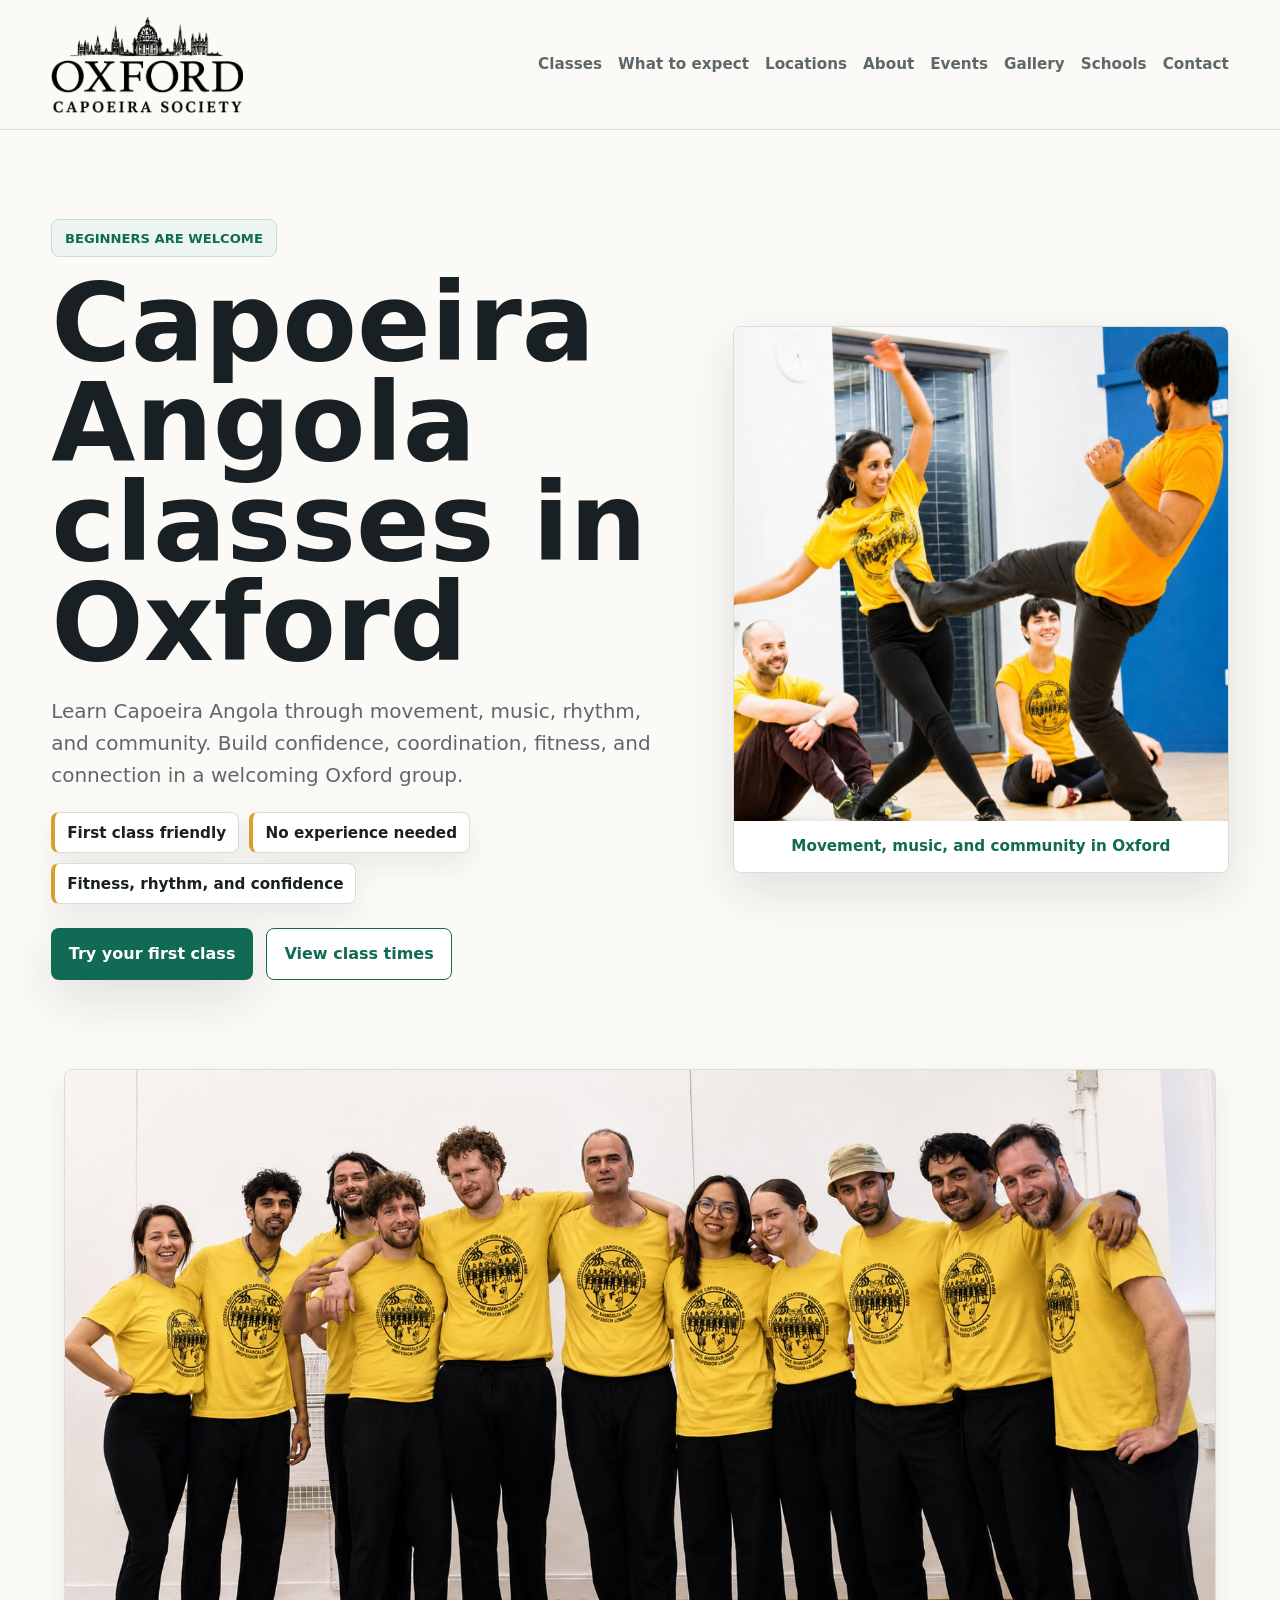
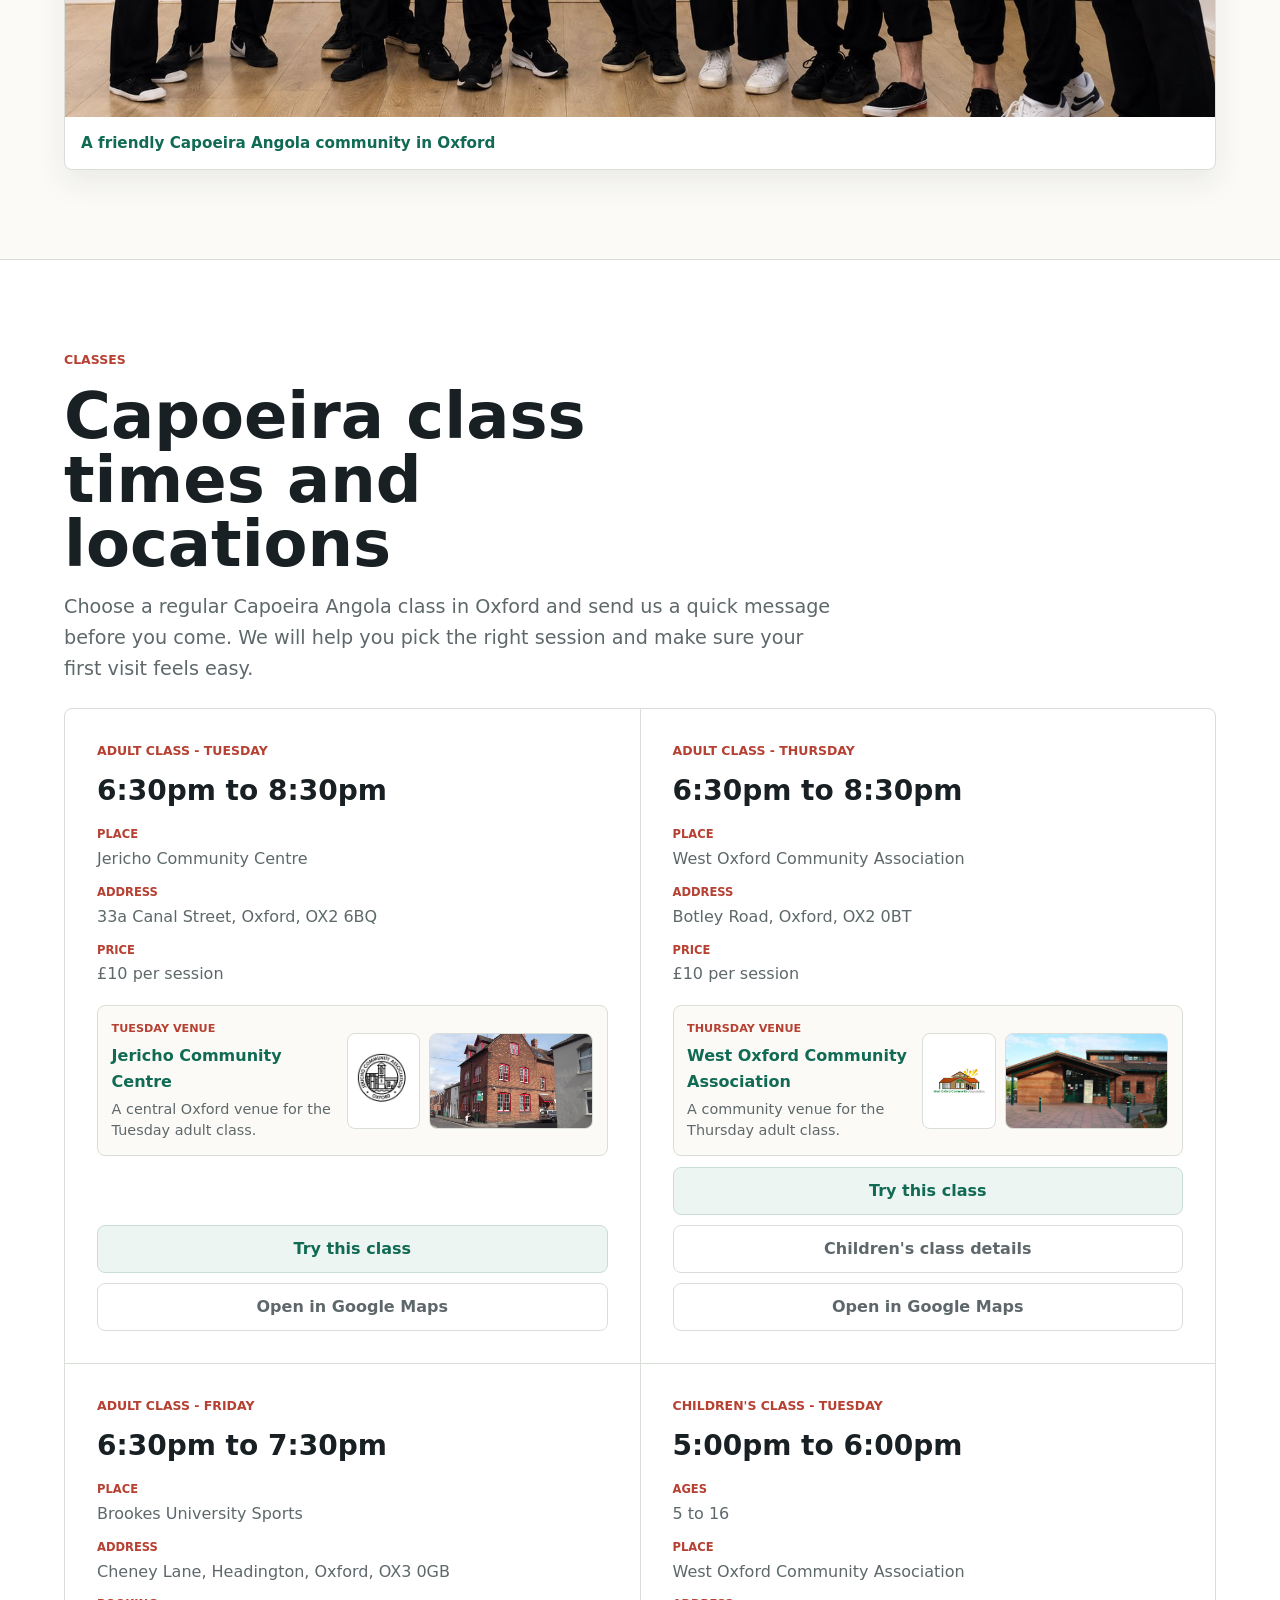
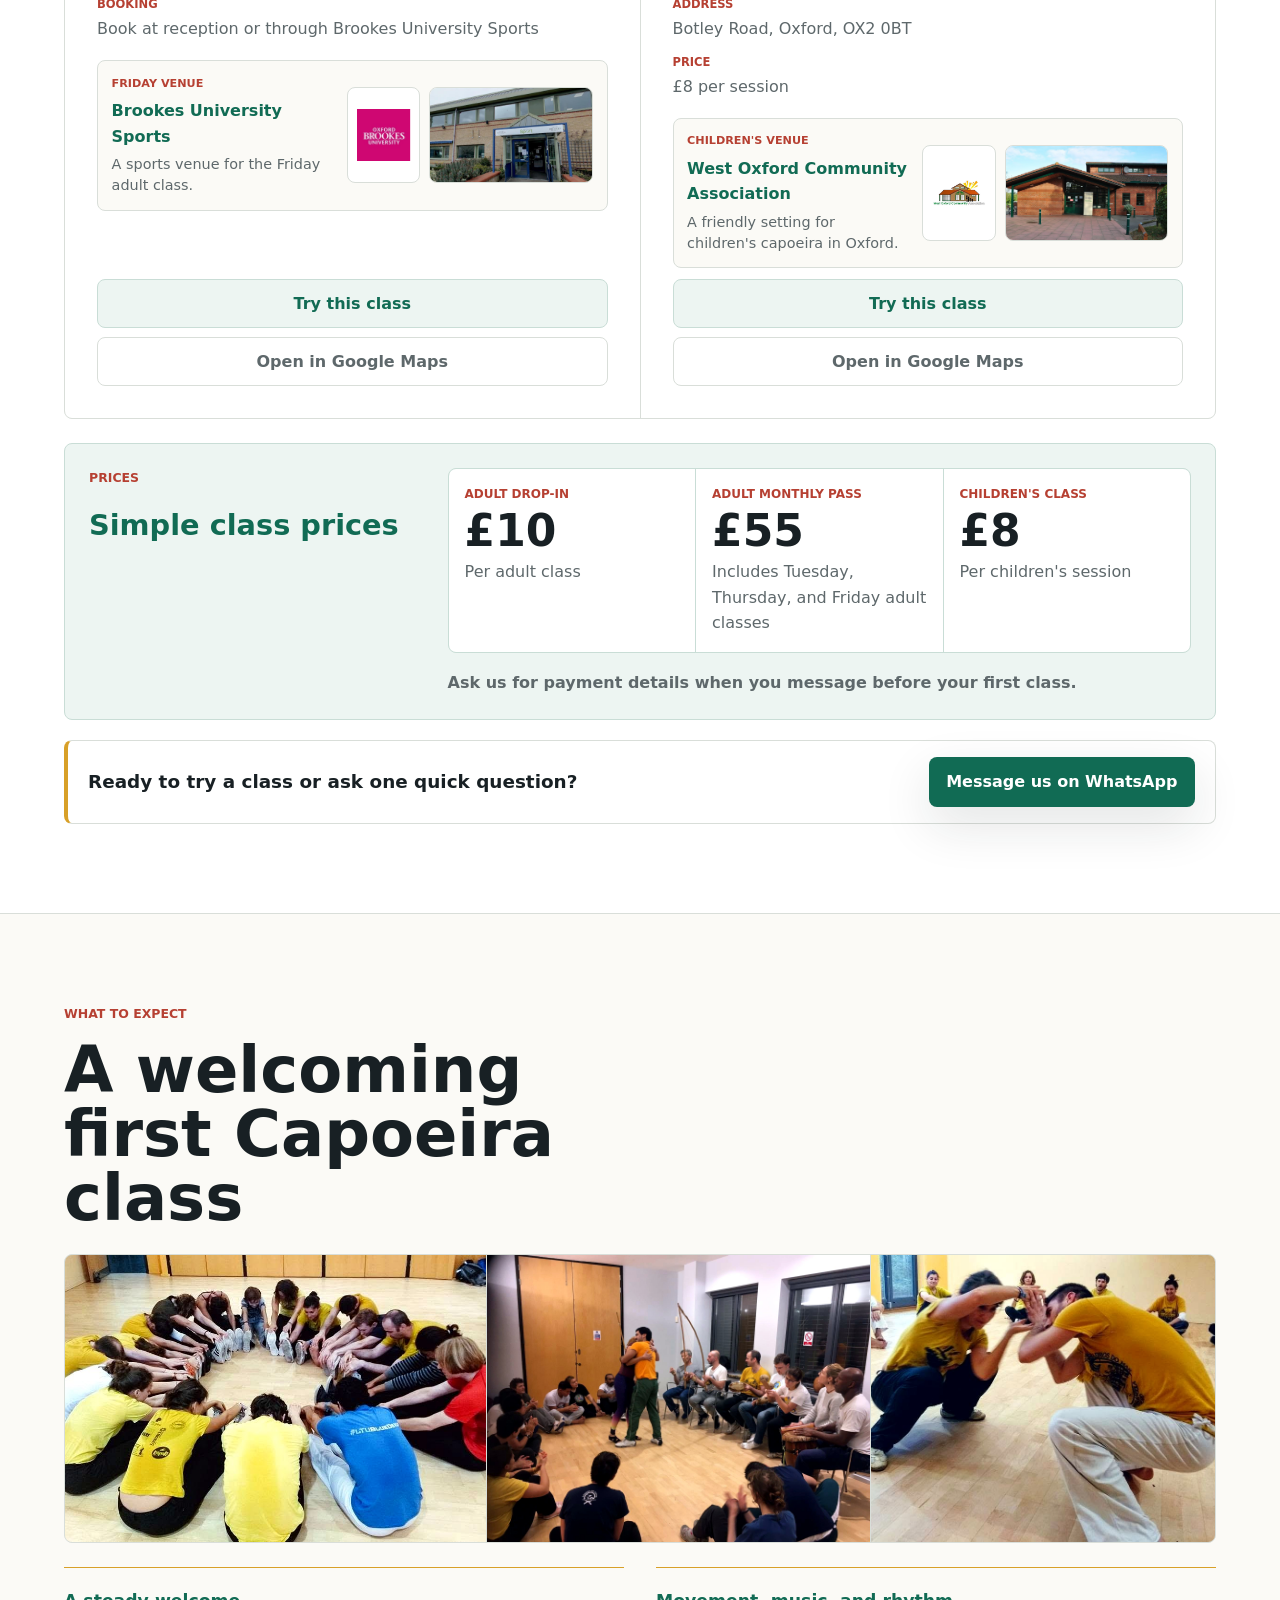
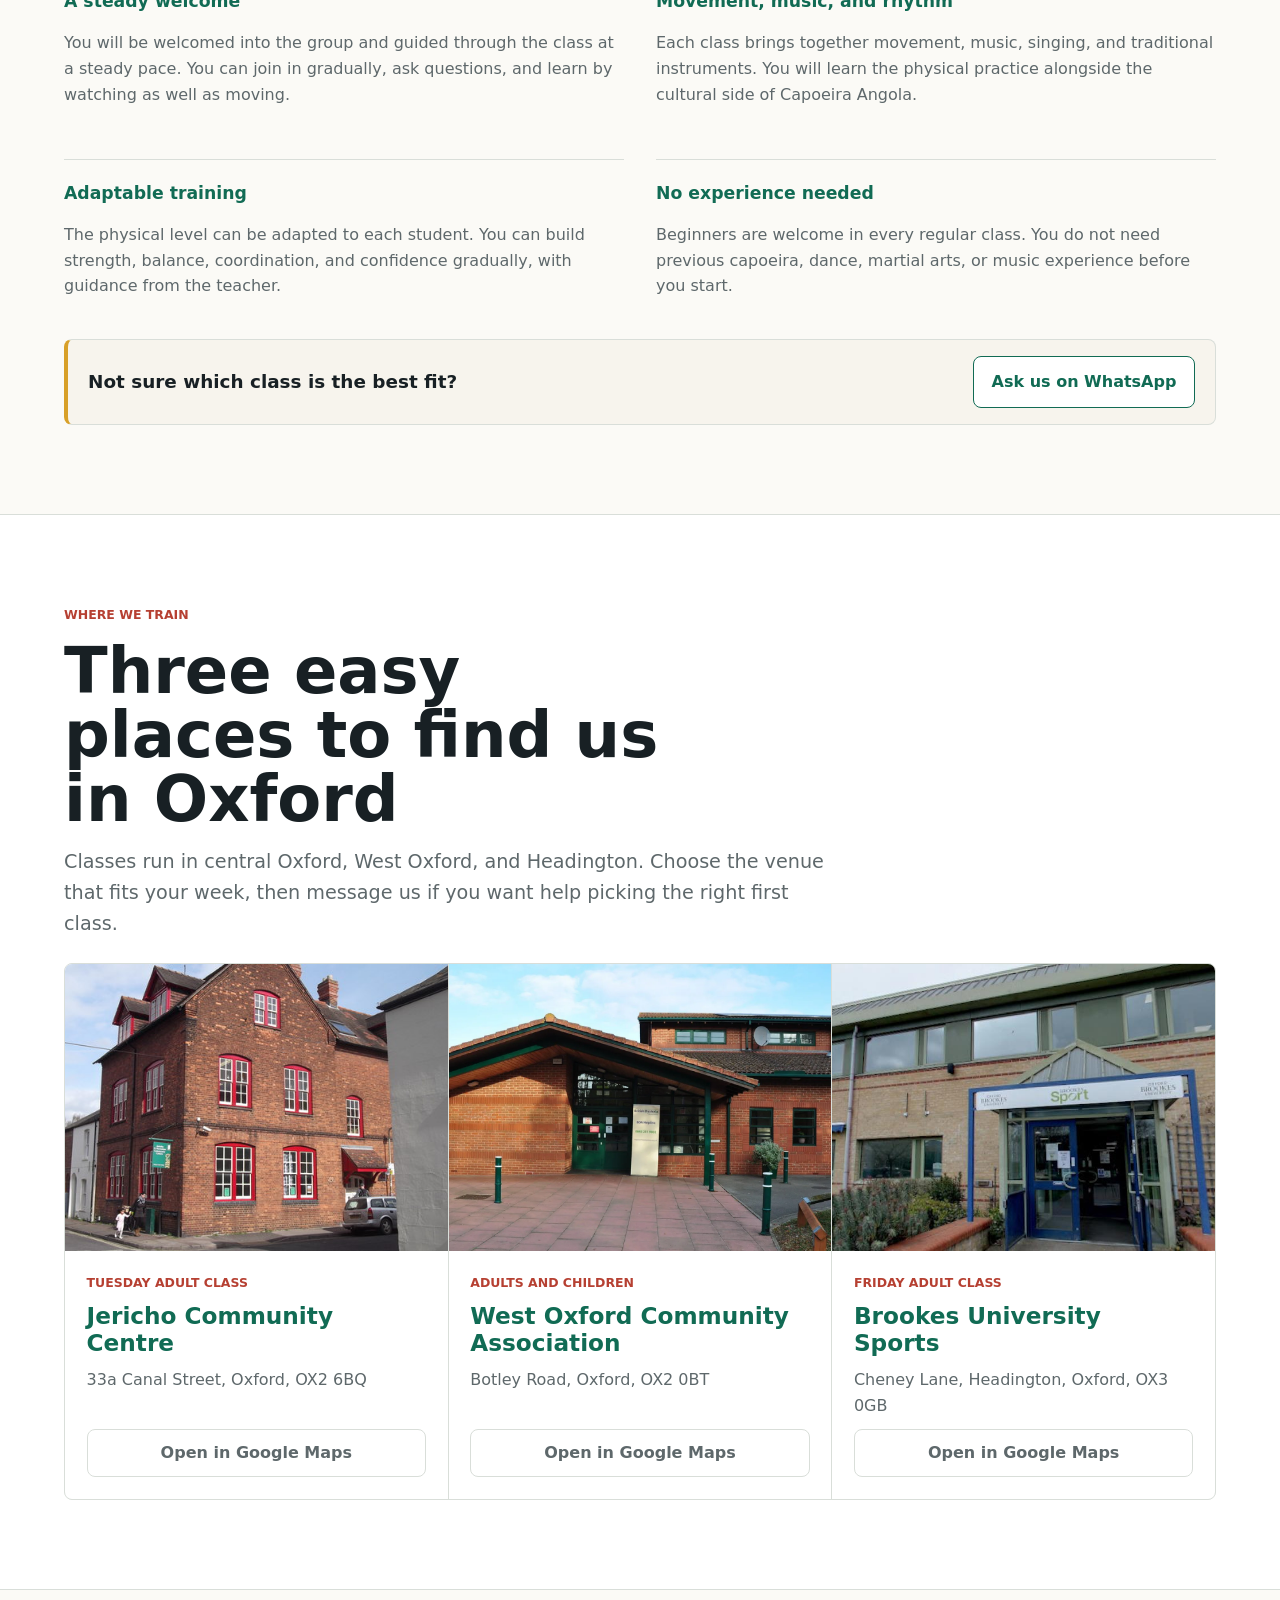
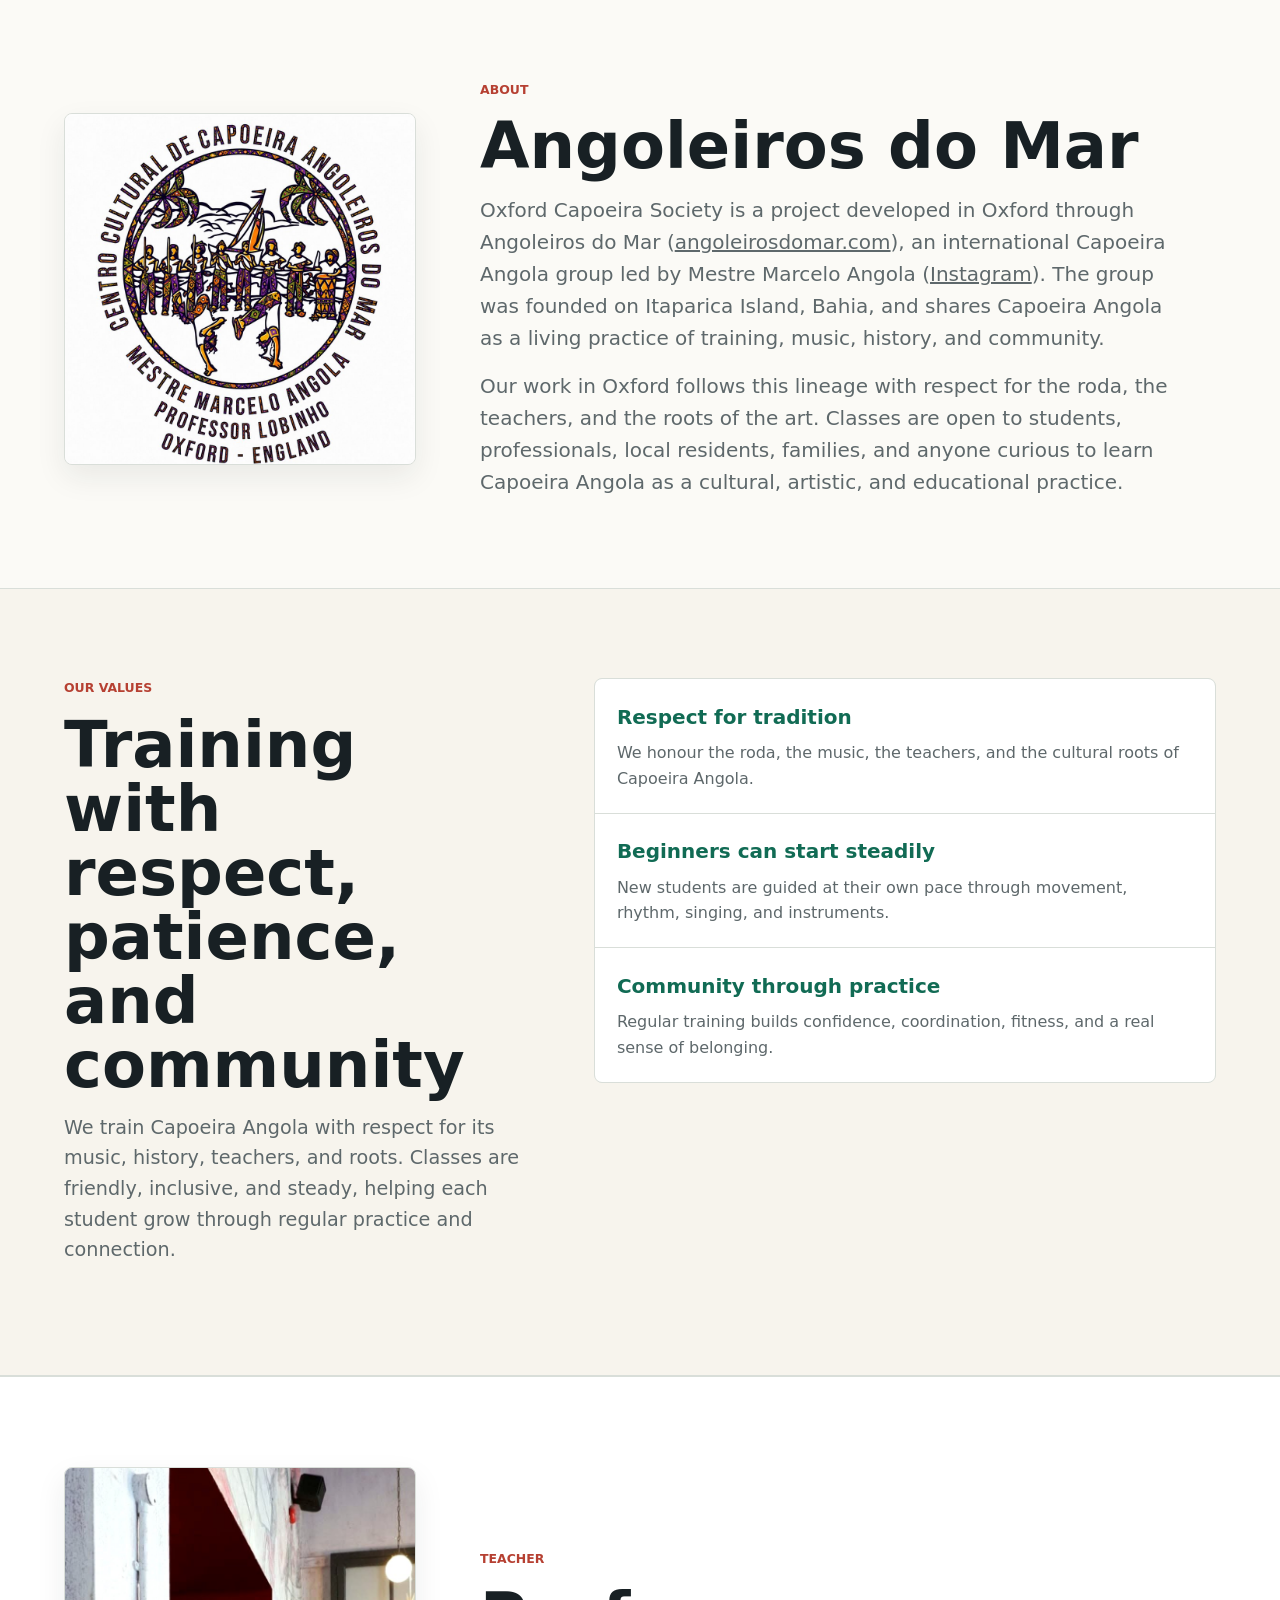
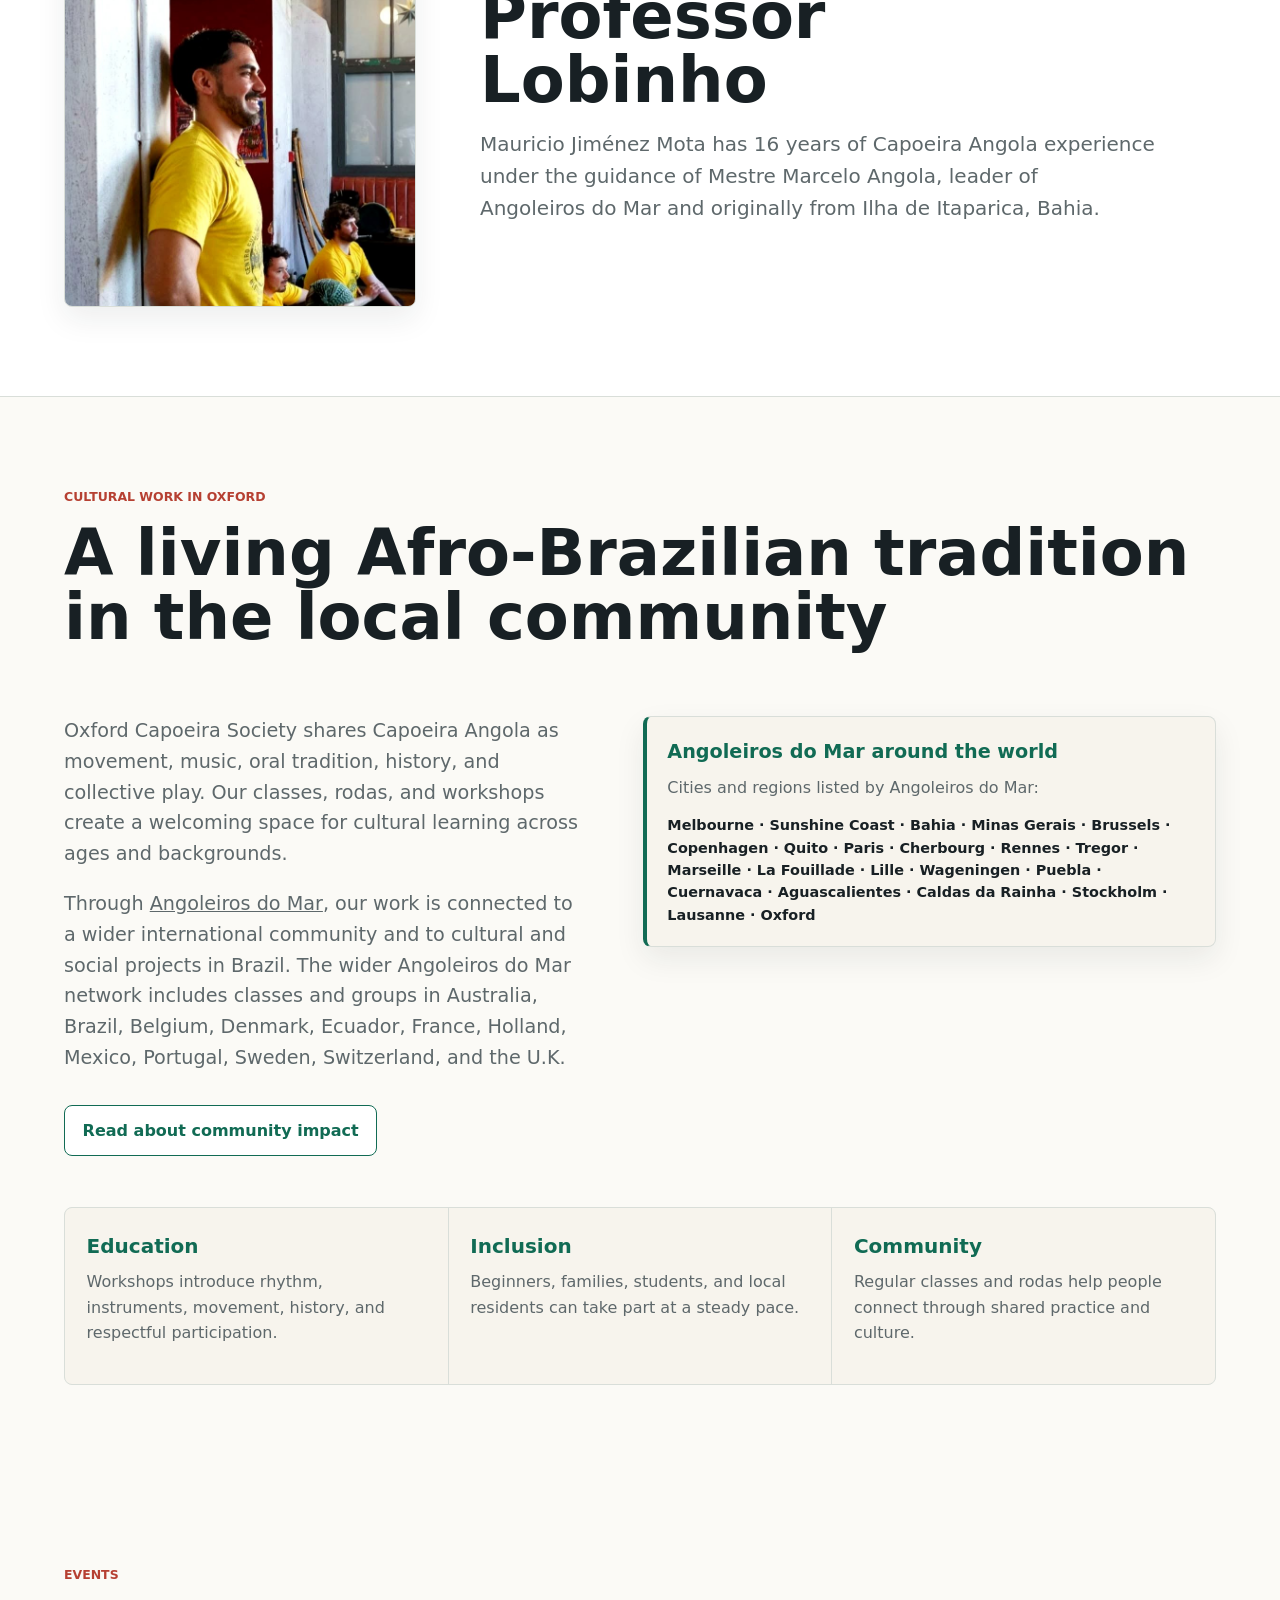
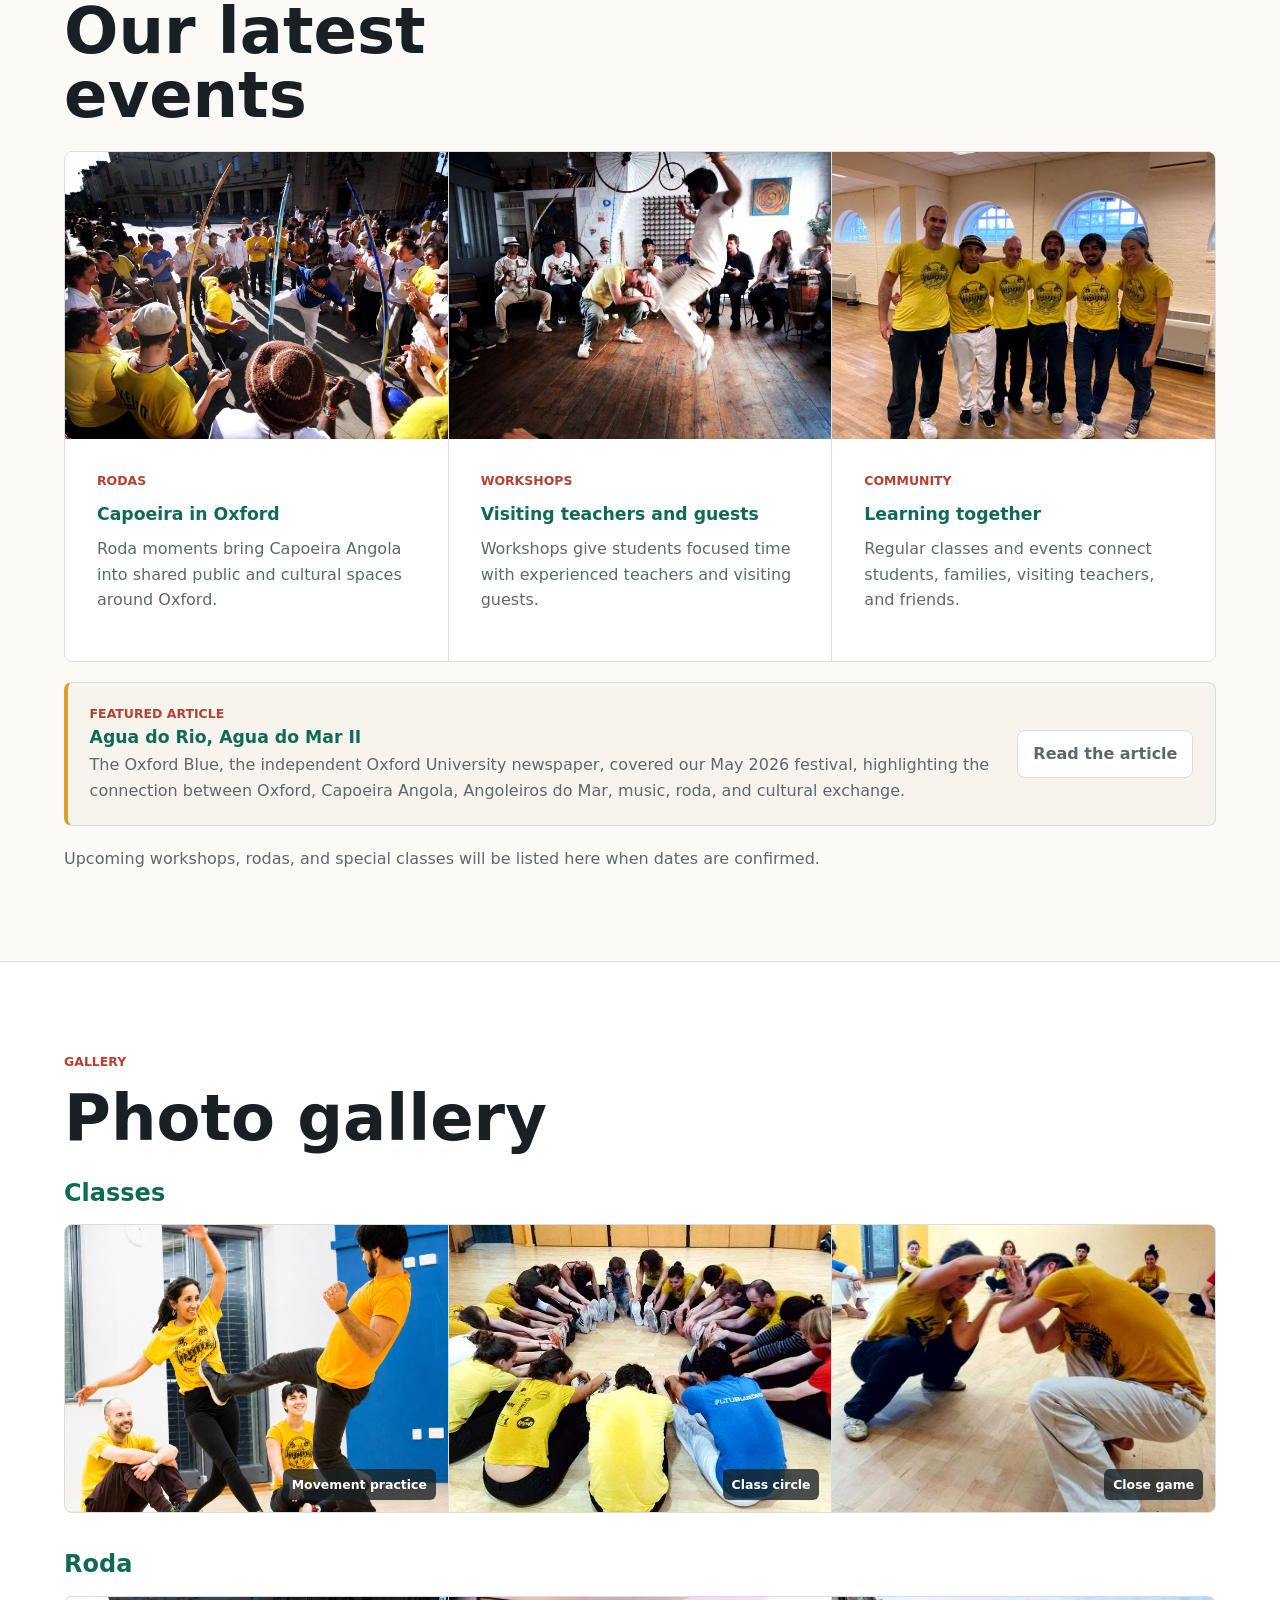
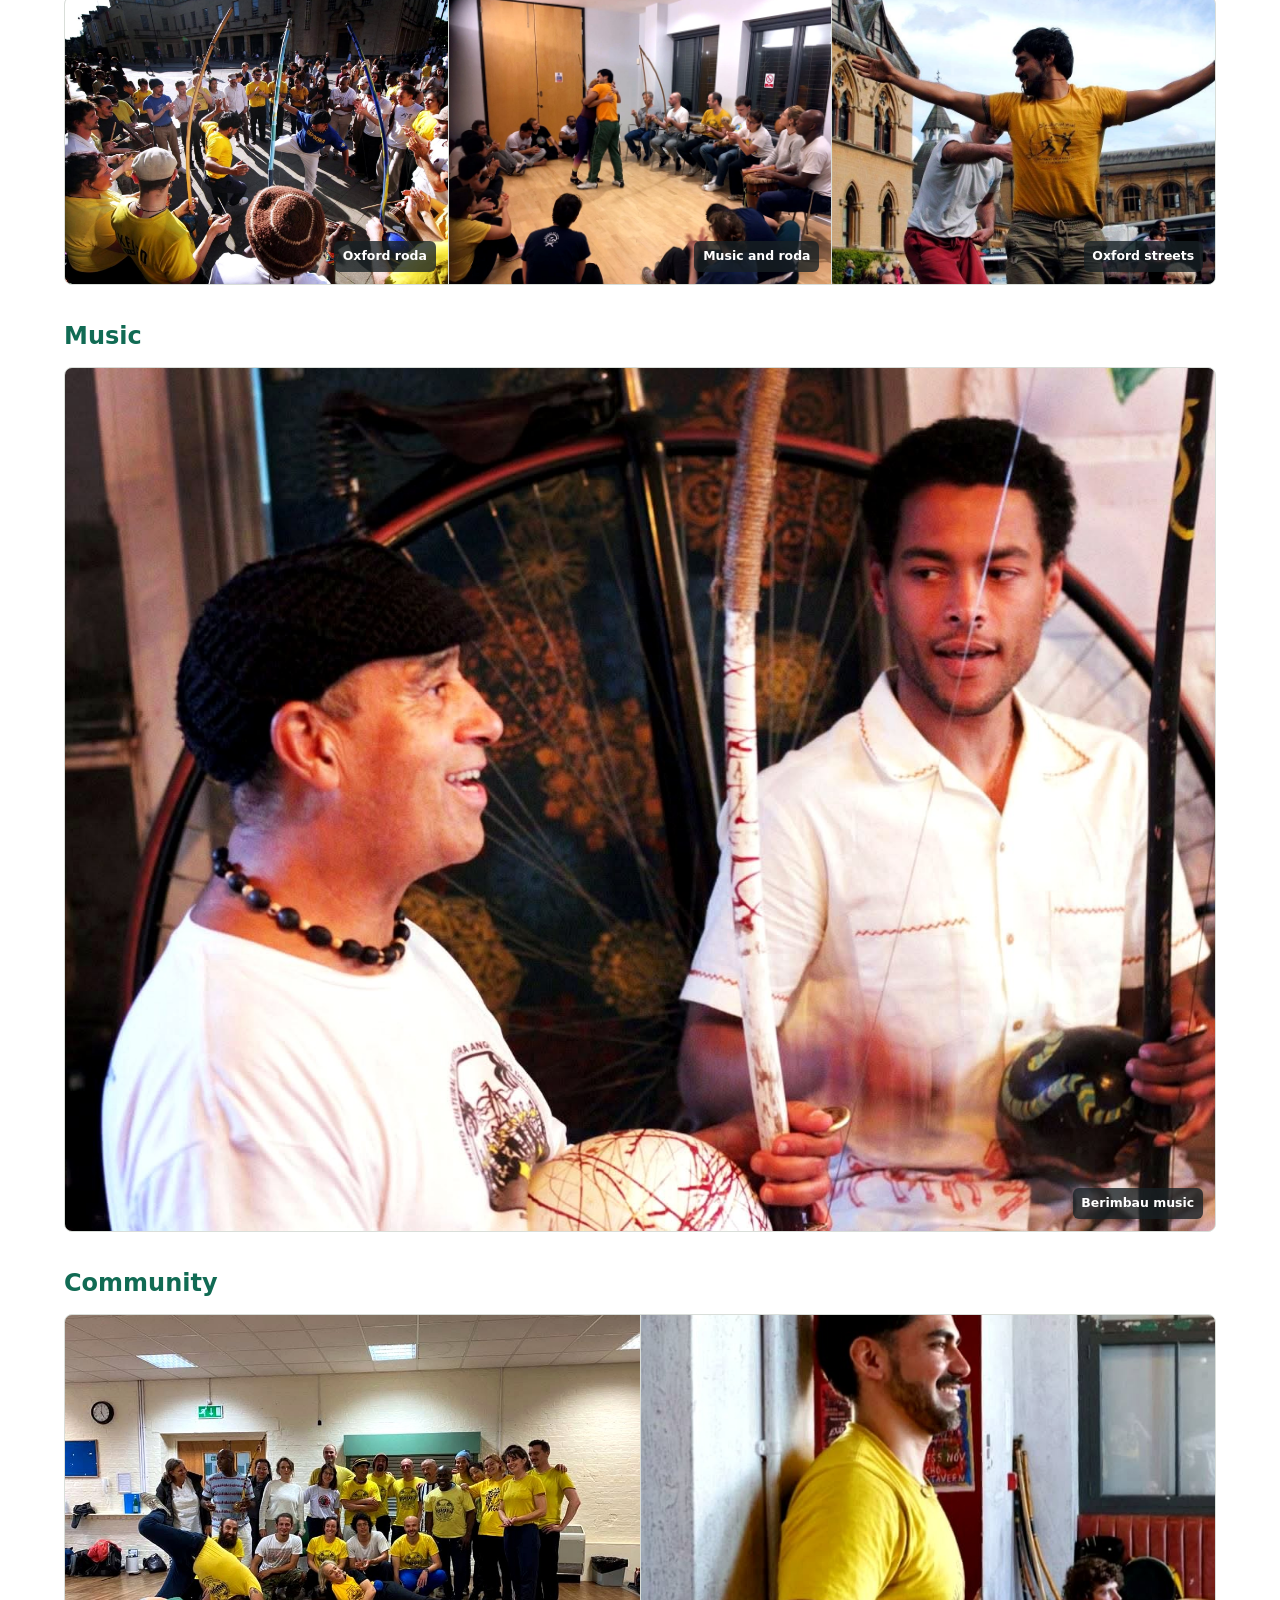
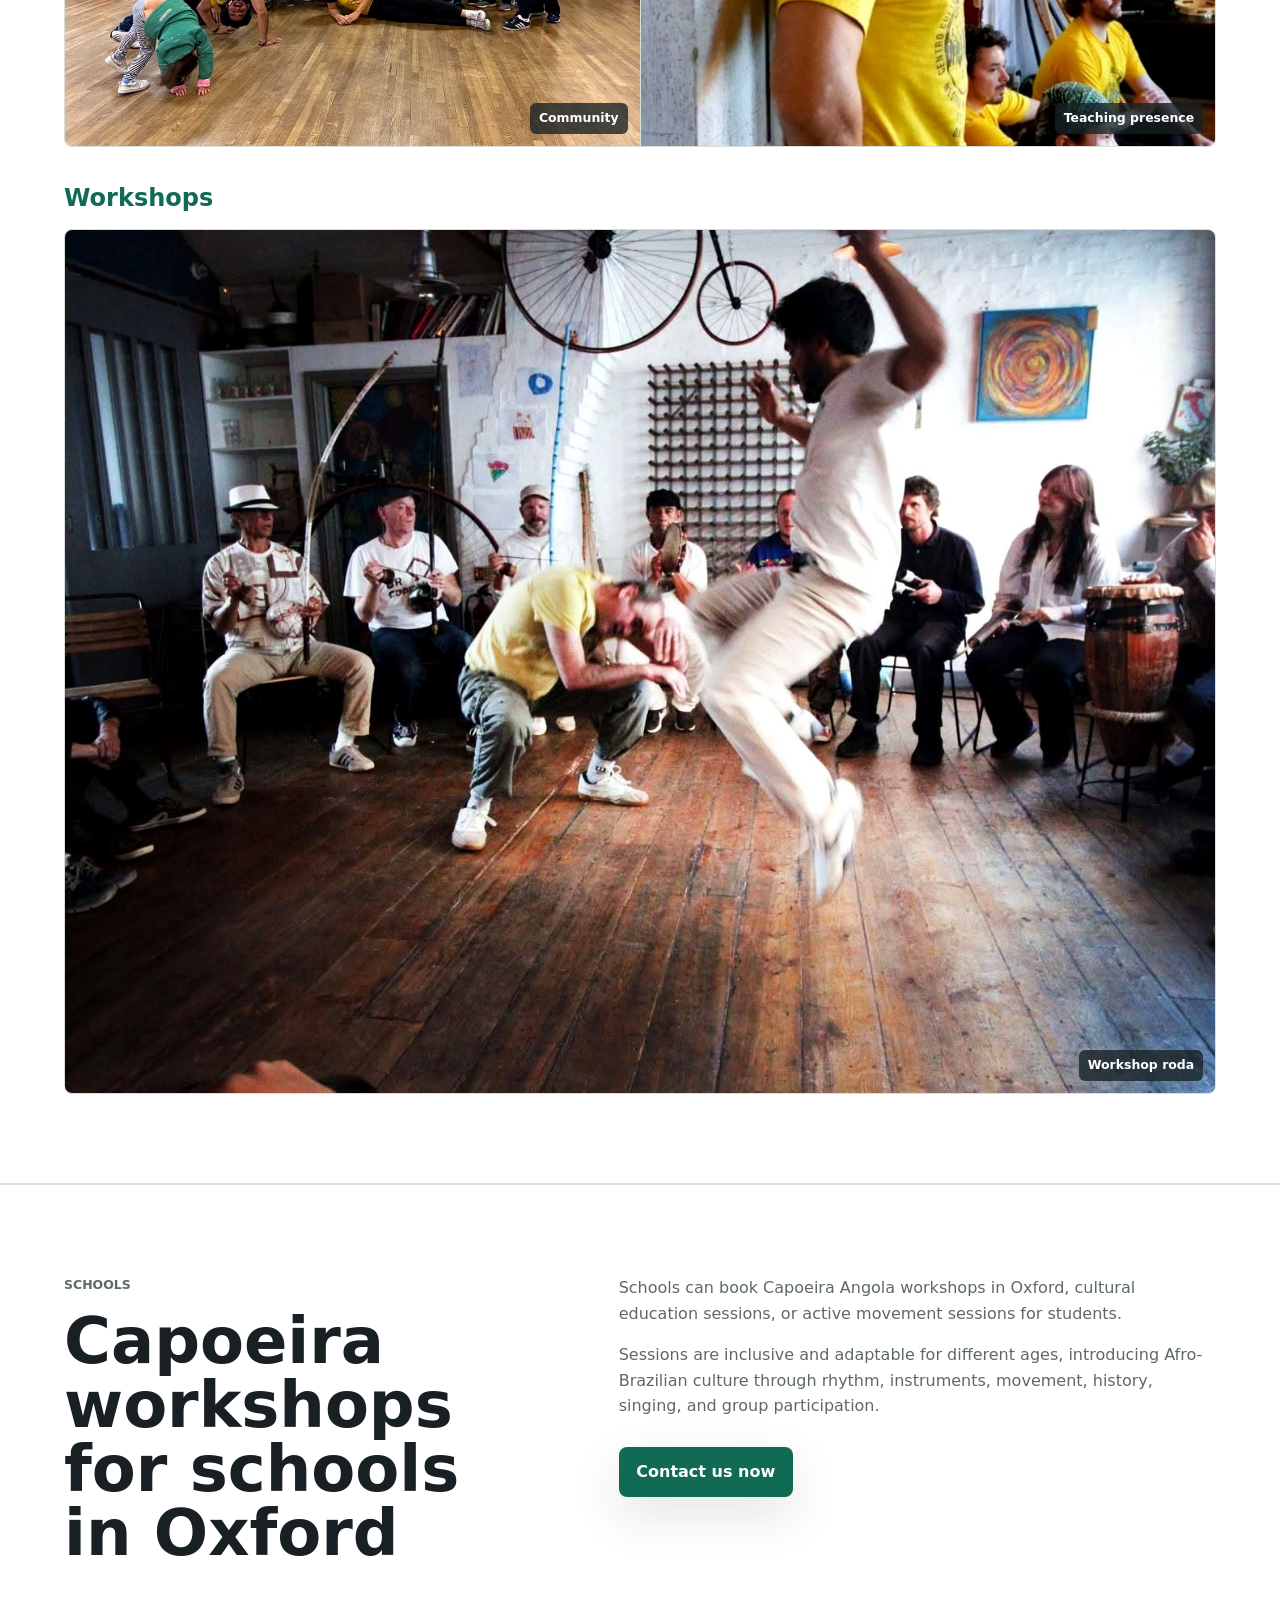
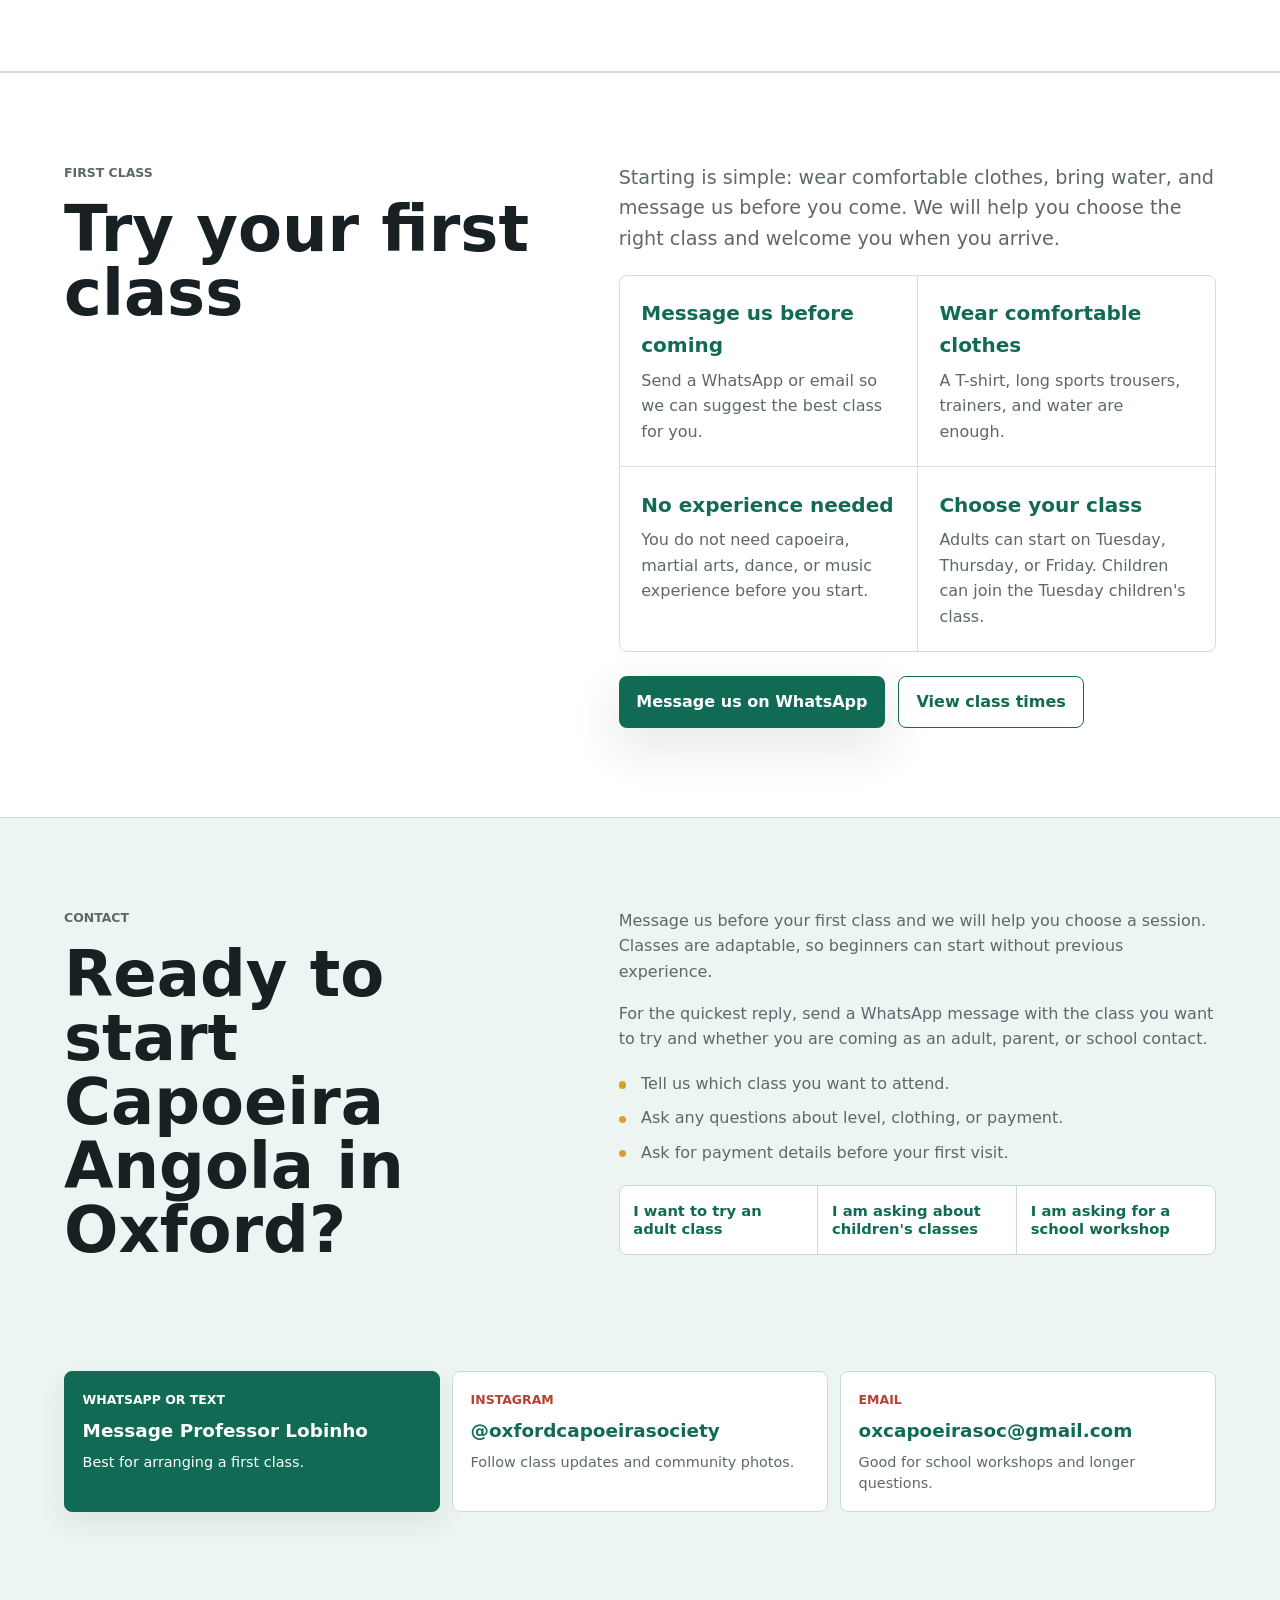
==== commit 40f84e0d: "Update adult monthly pass price" ====
--- a/index.html
+++ b/index.html
@@ -434,7 +434,7 @@
               </article>
               <article>
                 <p>Adult monthly pass</p>
-                <strong>&pound;45</strong>
+                <strong>&pound;55</strong>
                 <span>Includes Tuesday, Thursday, and Friday adult classes</span>
               </article>
               <article>
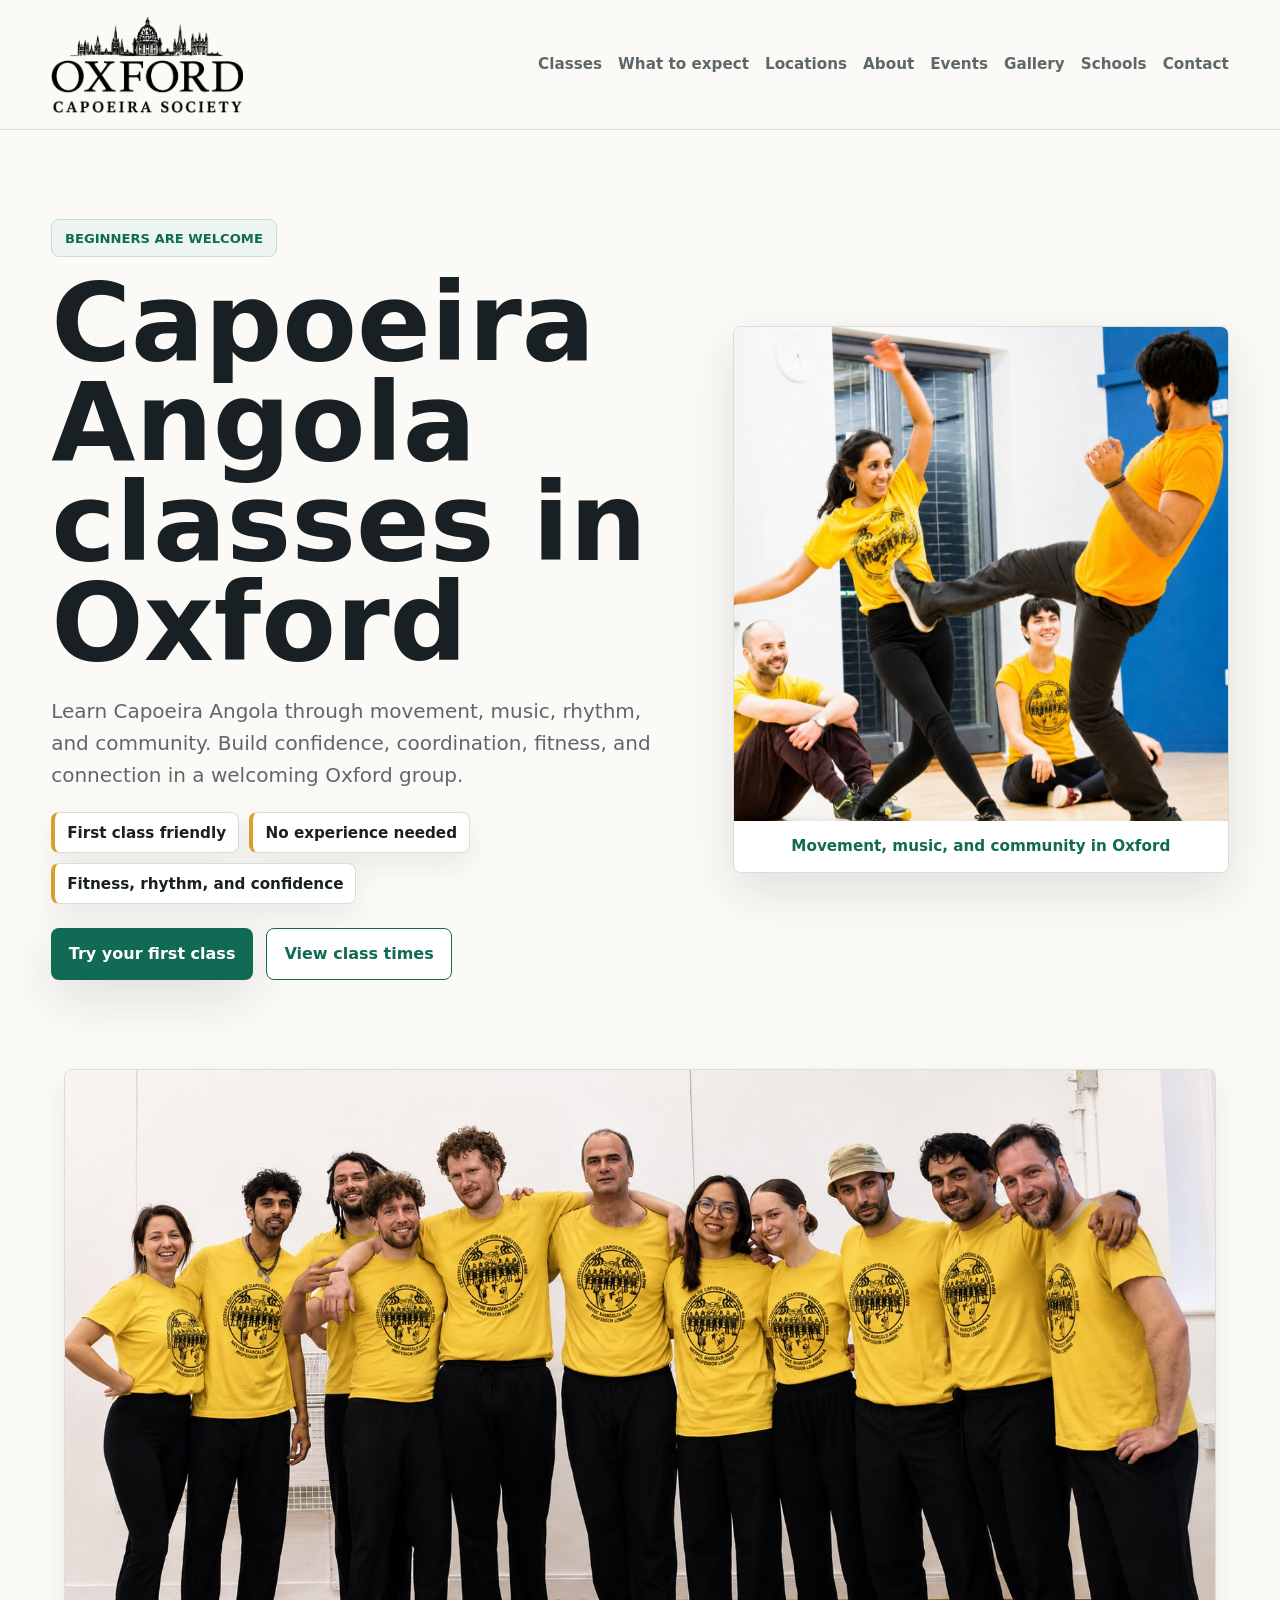
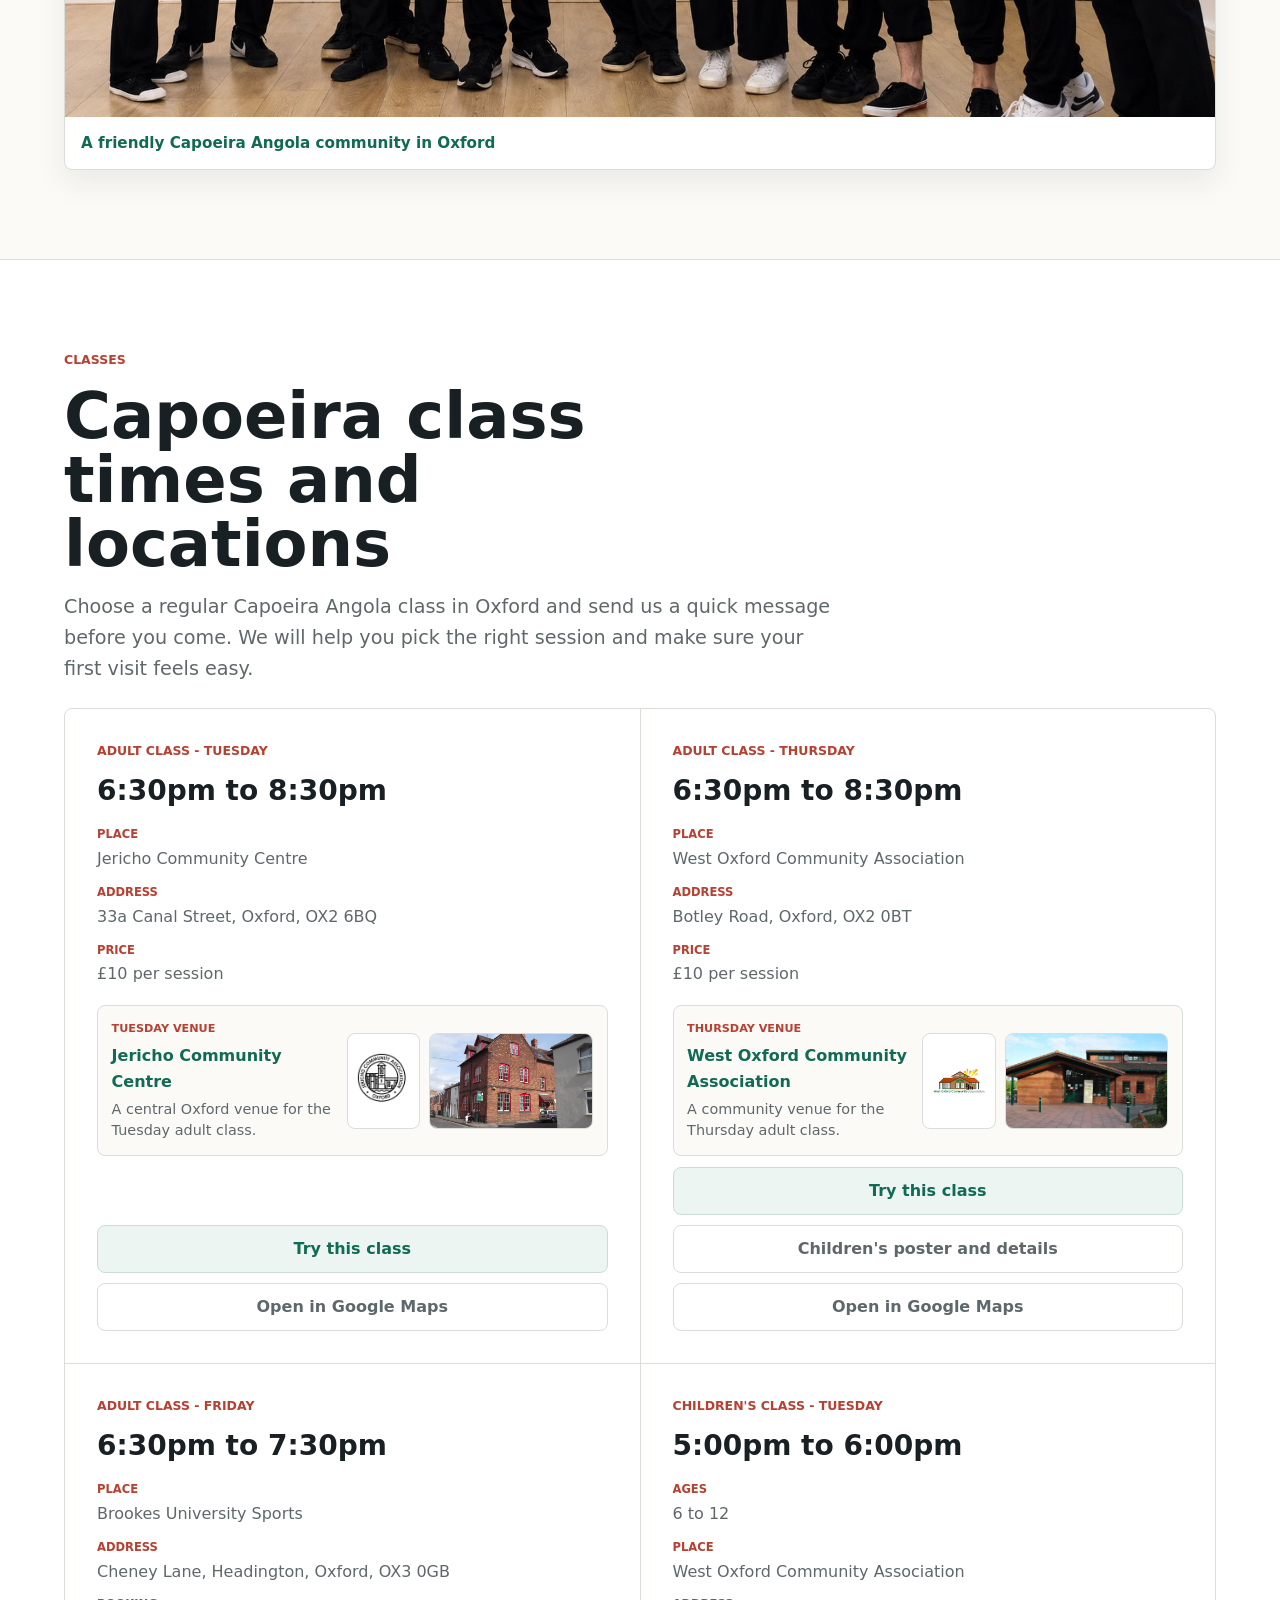
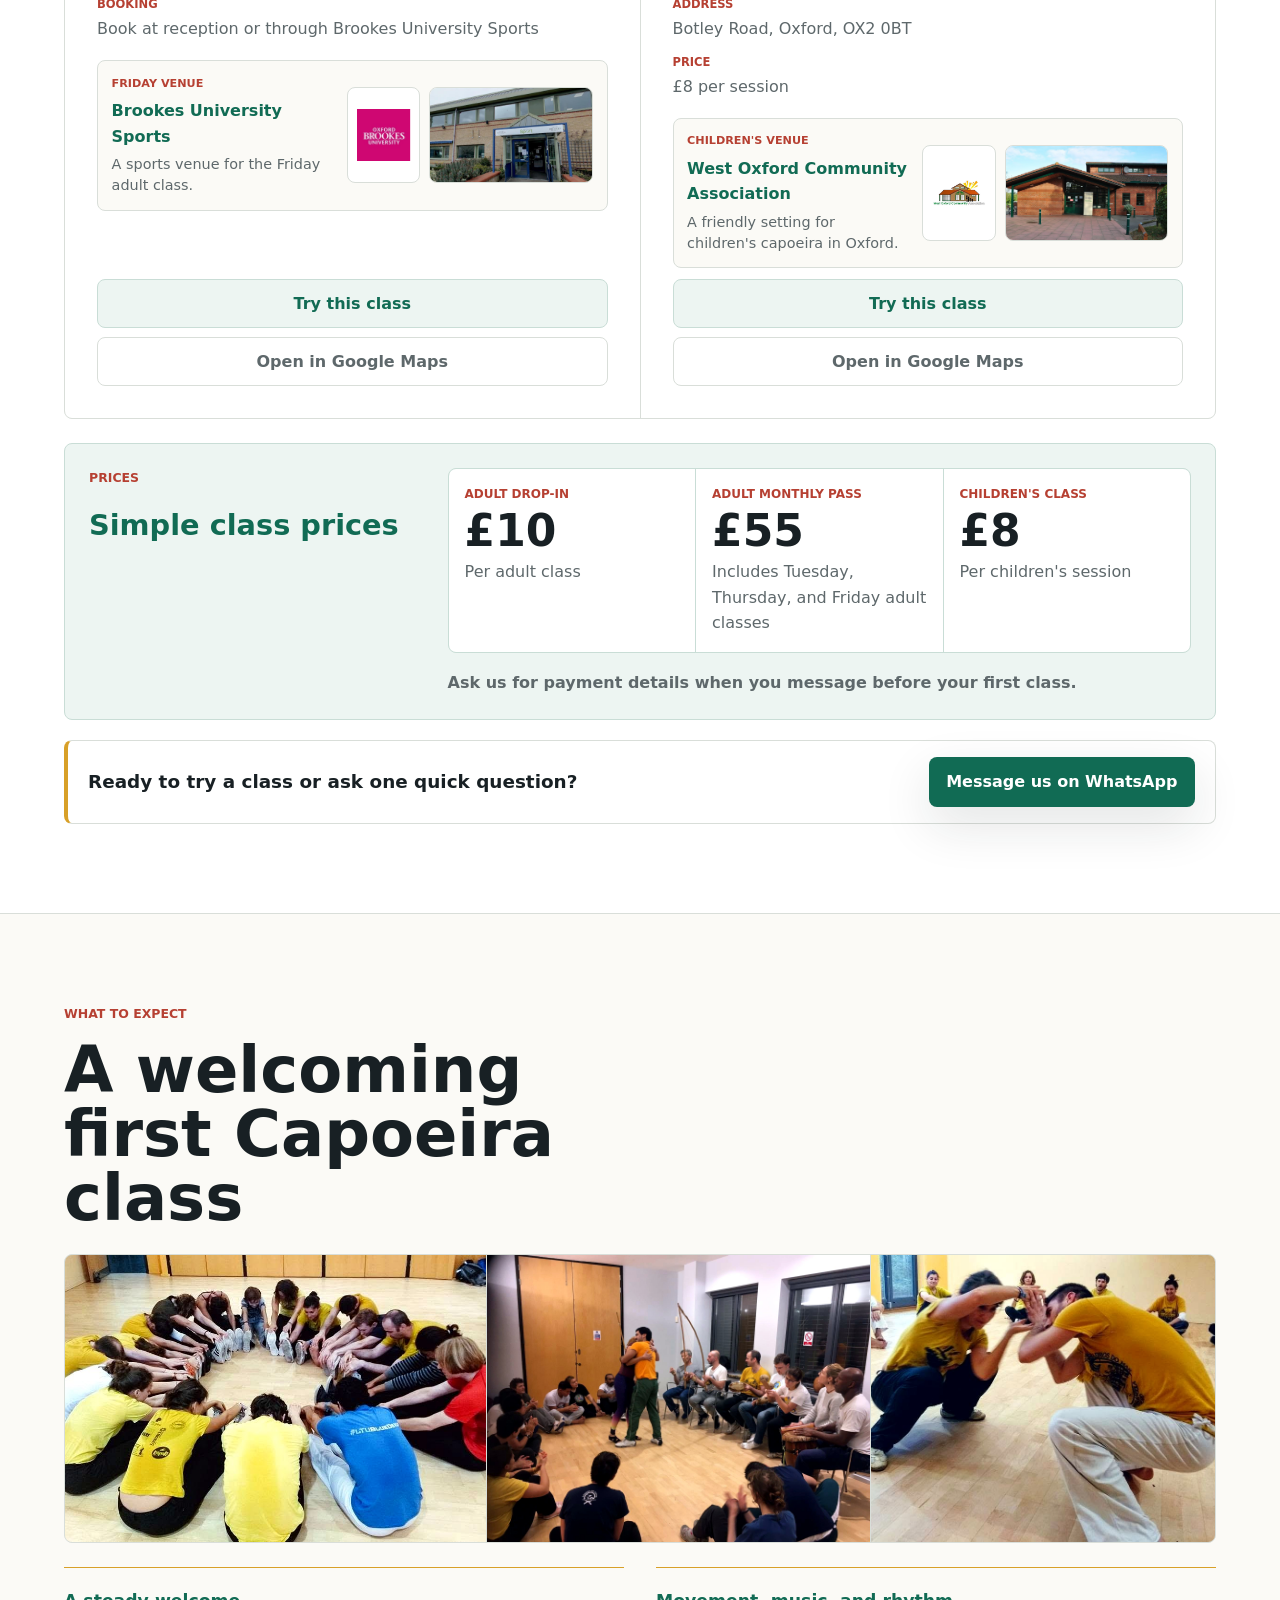
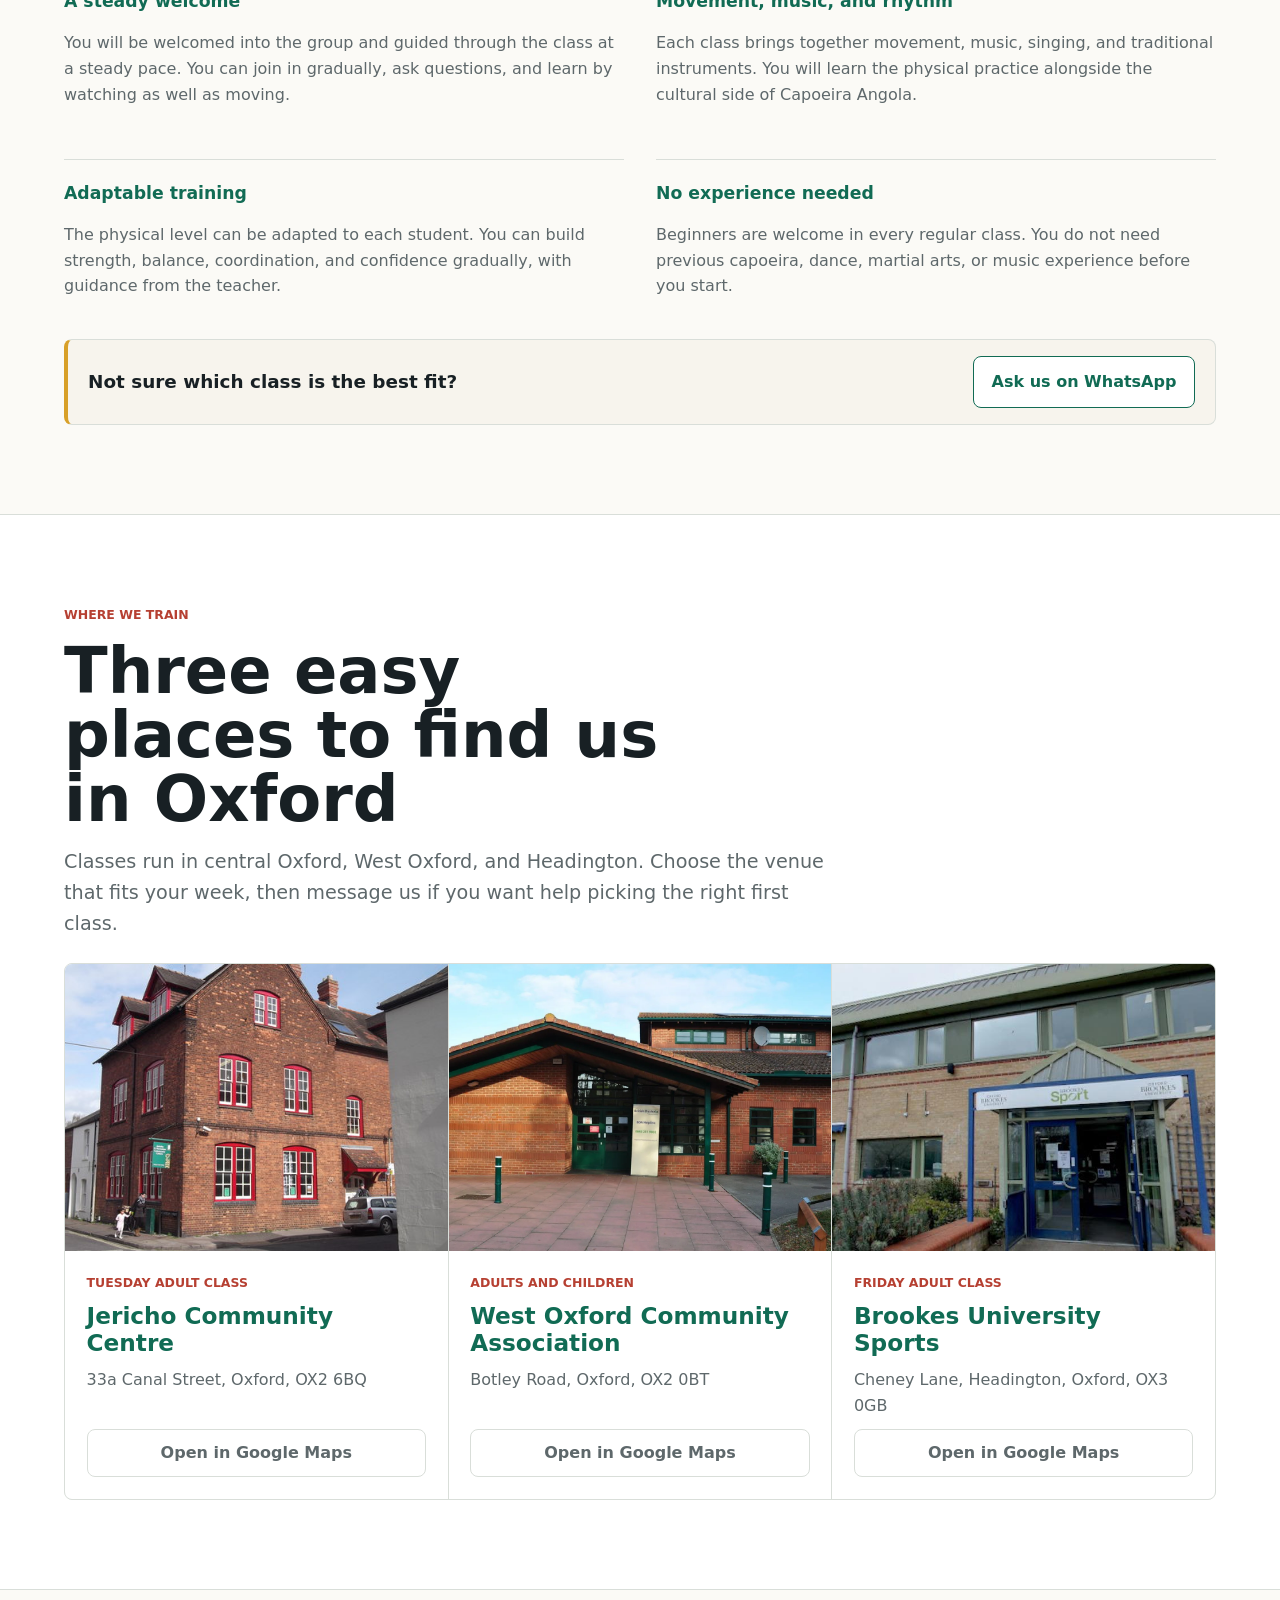
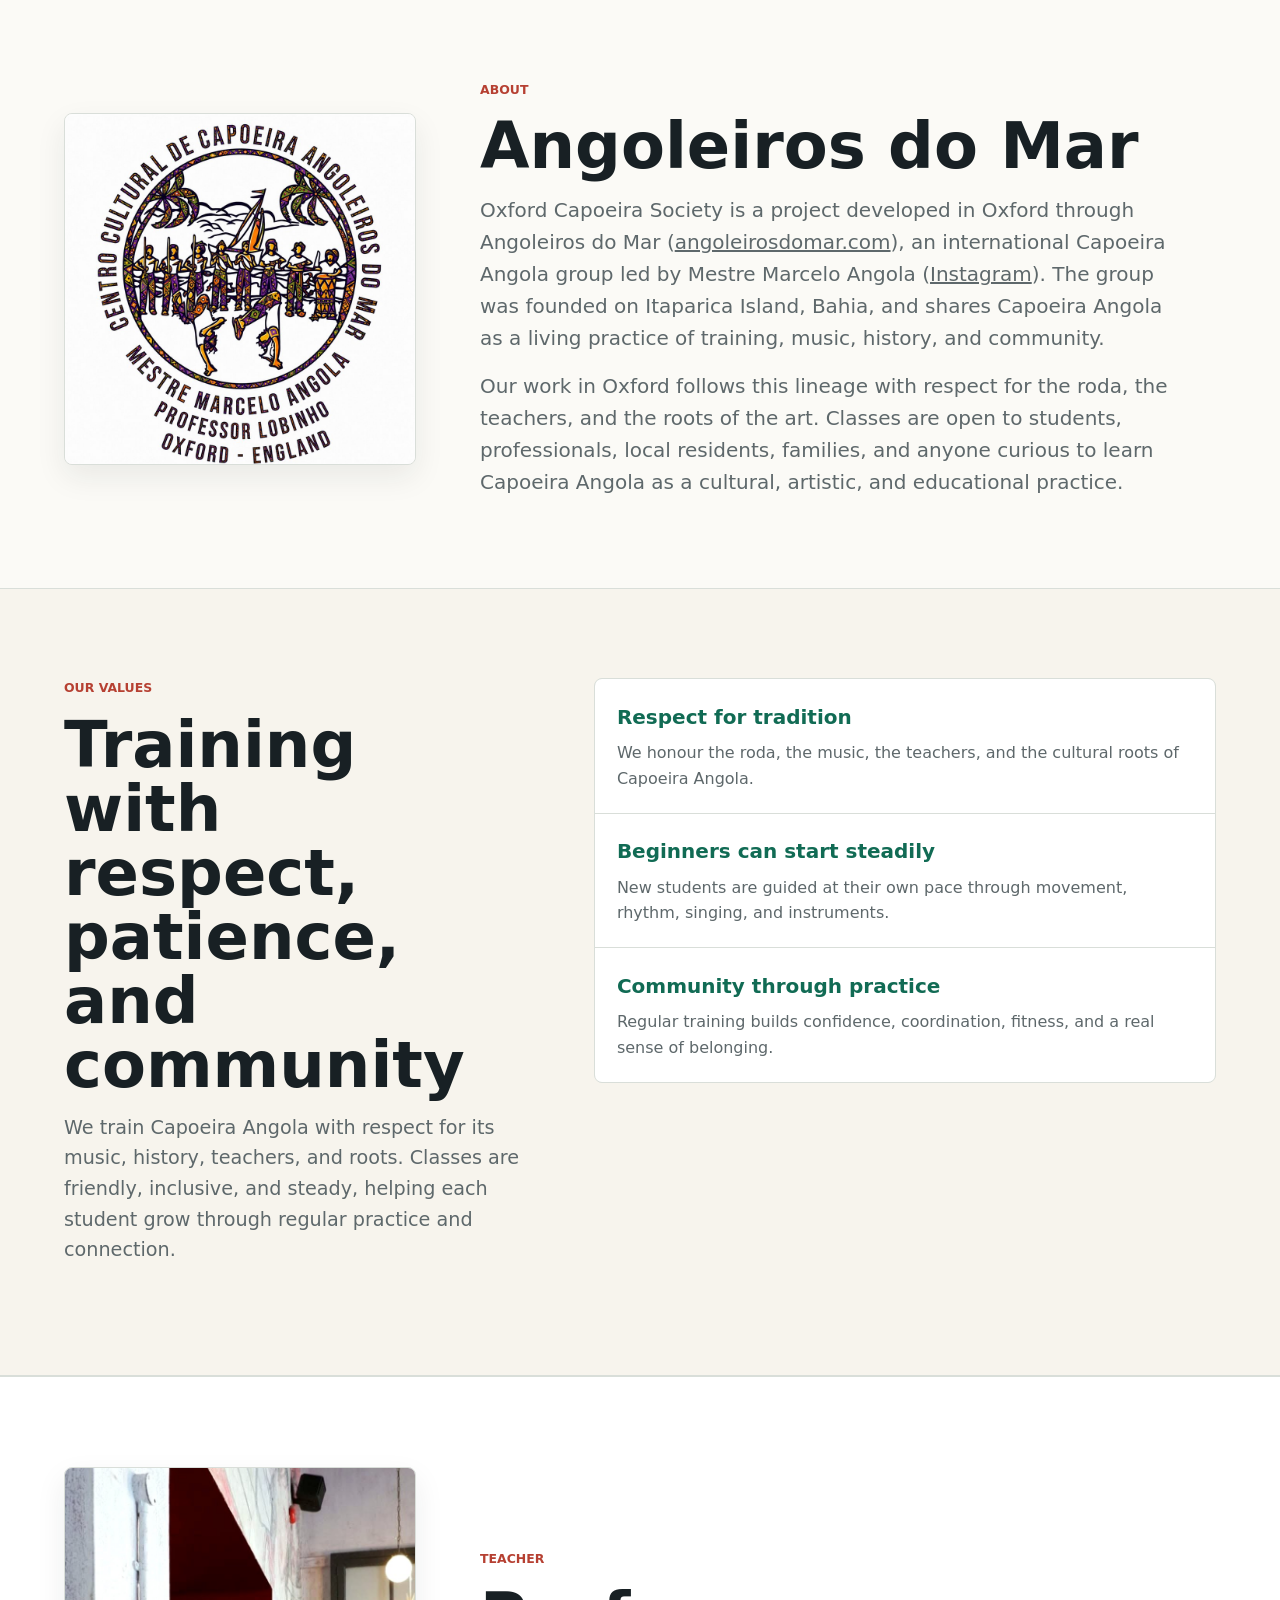
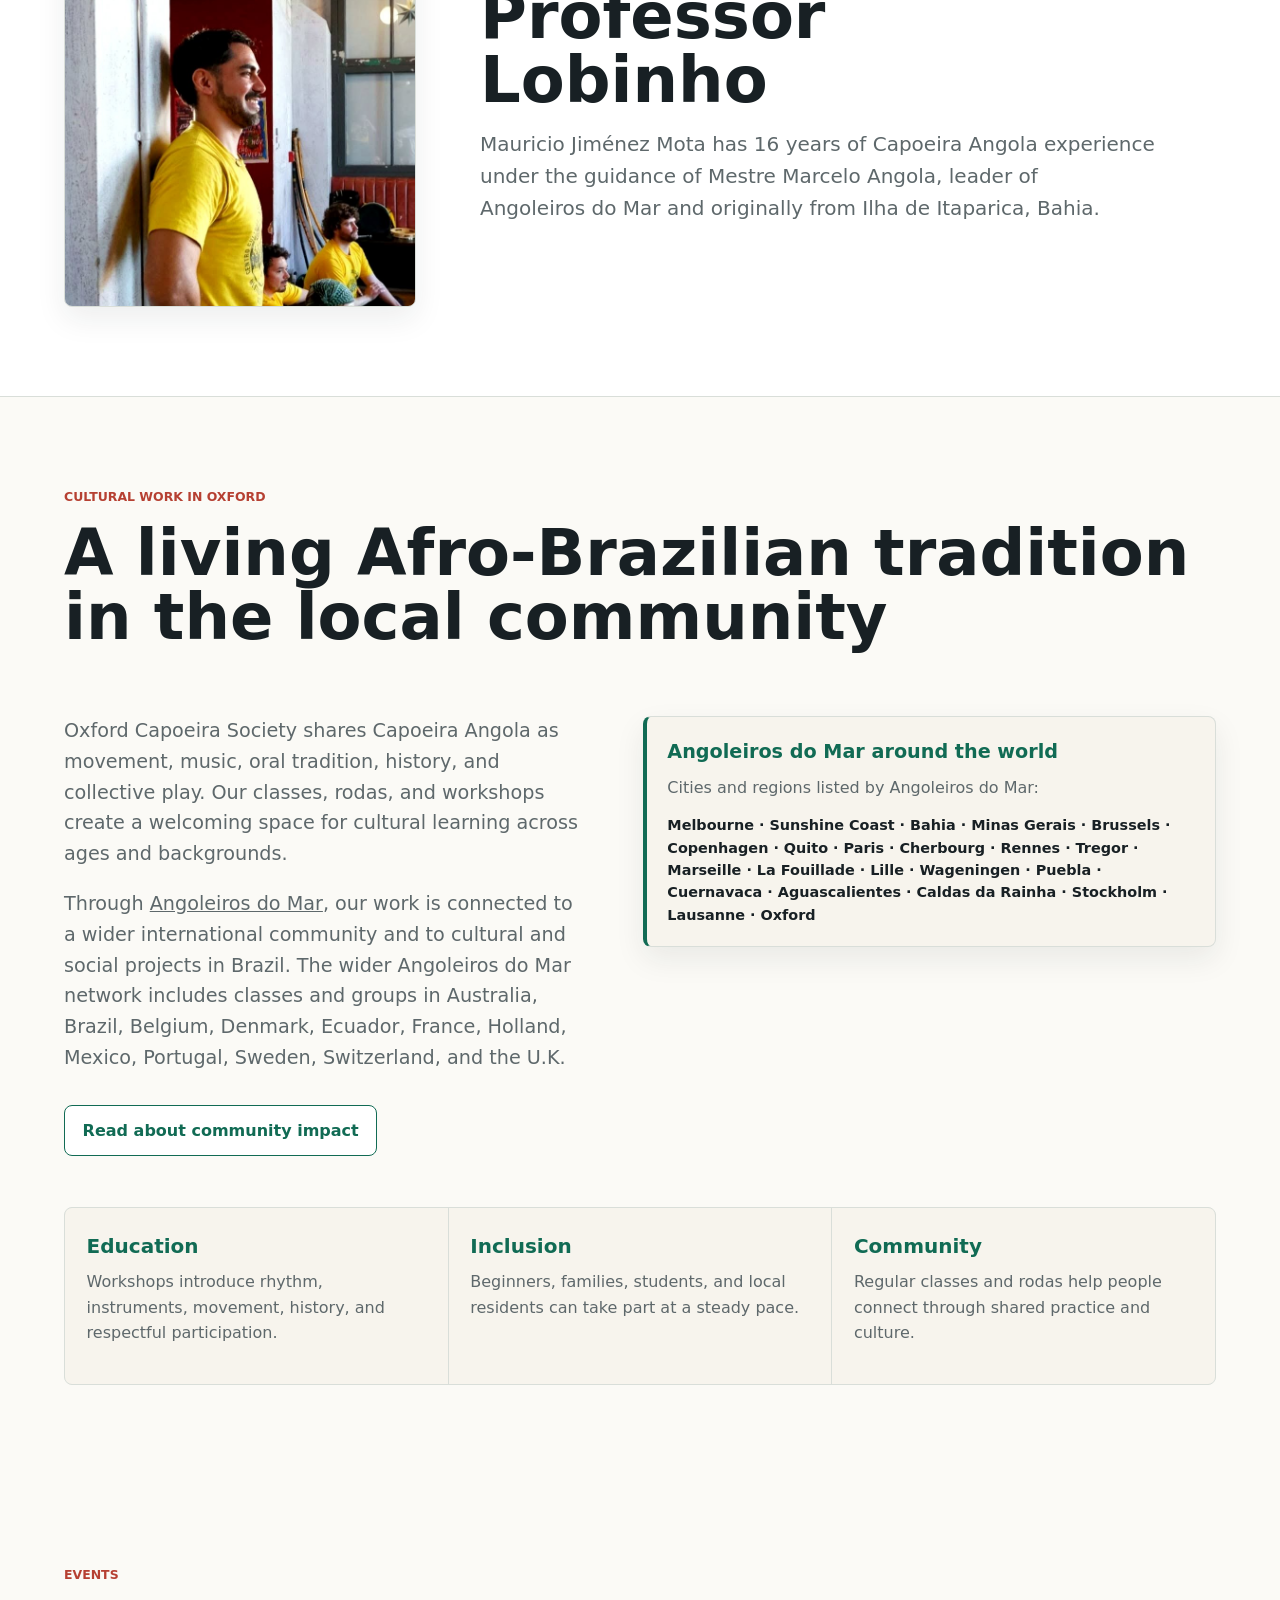
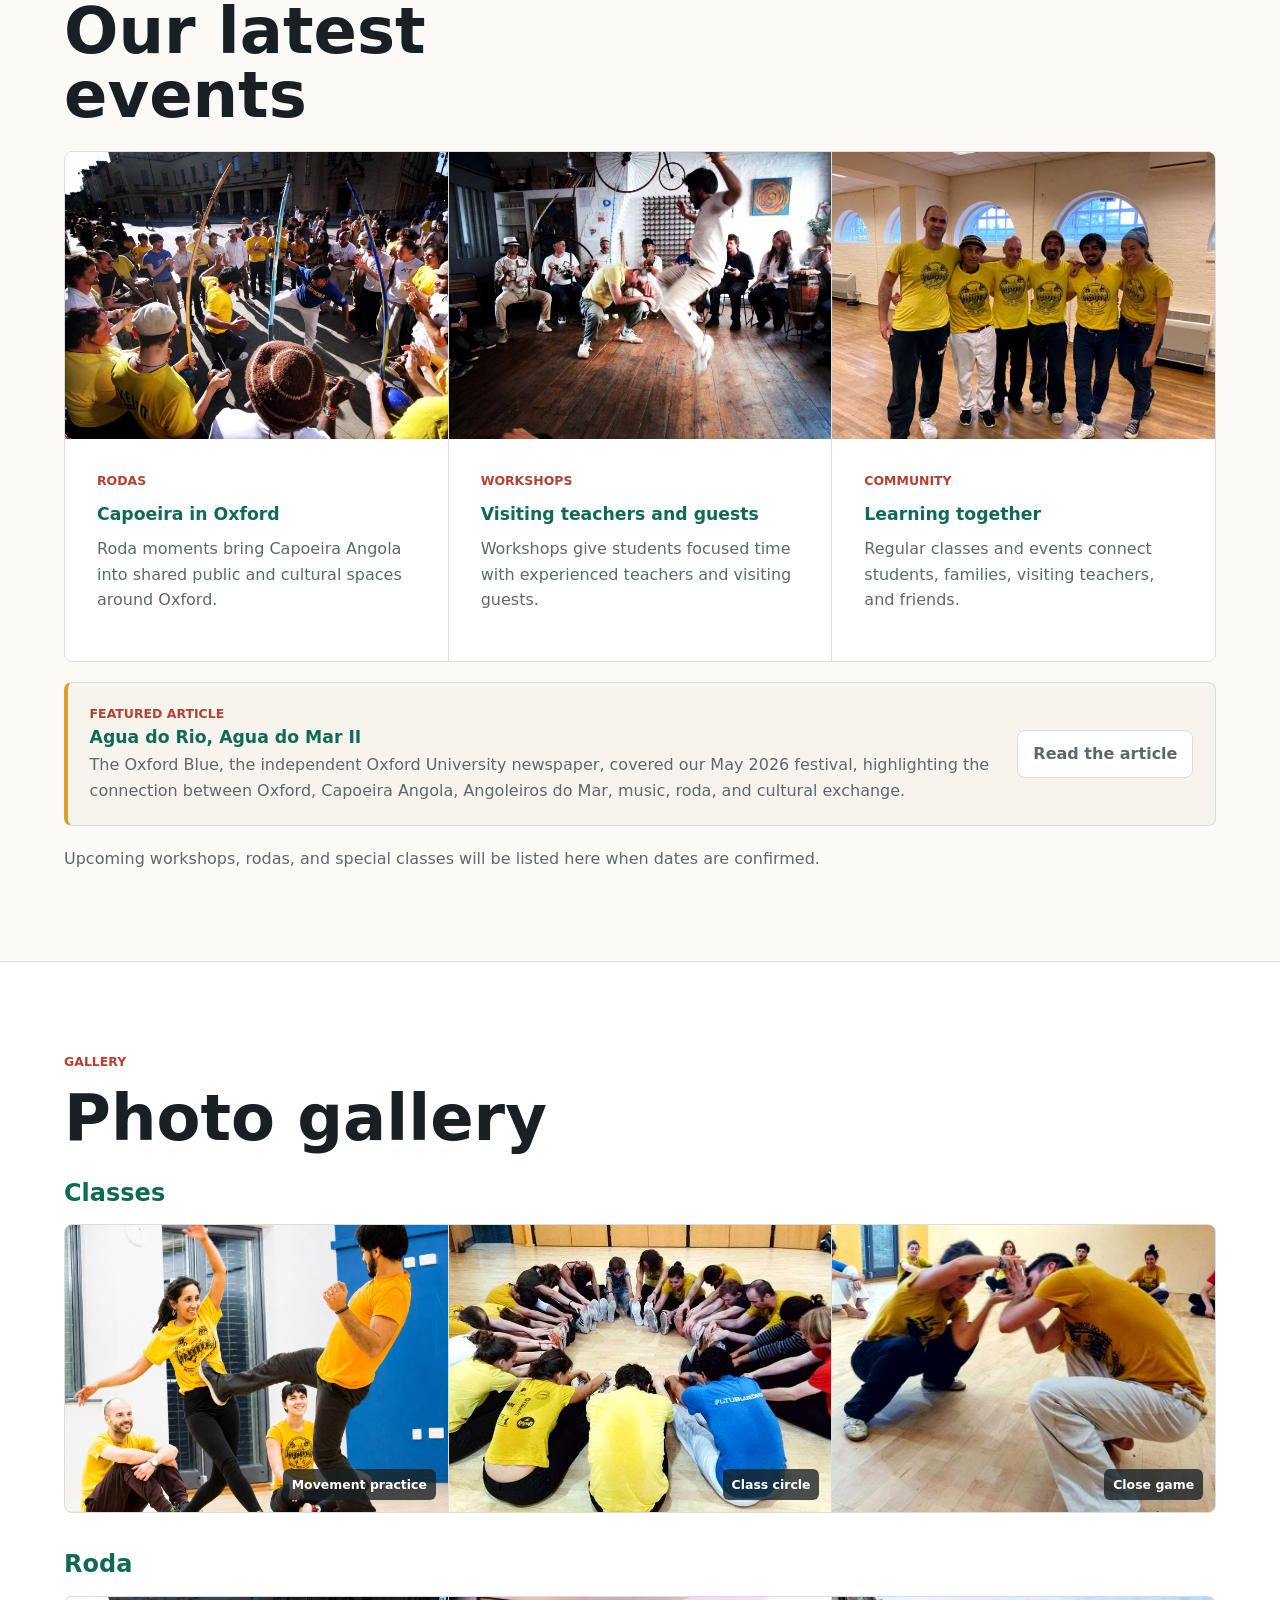
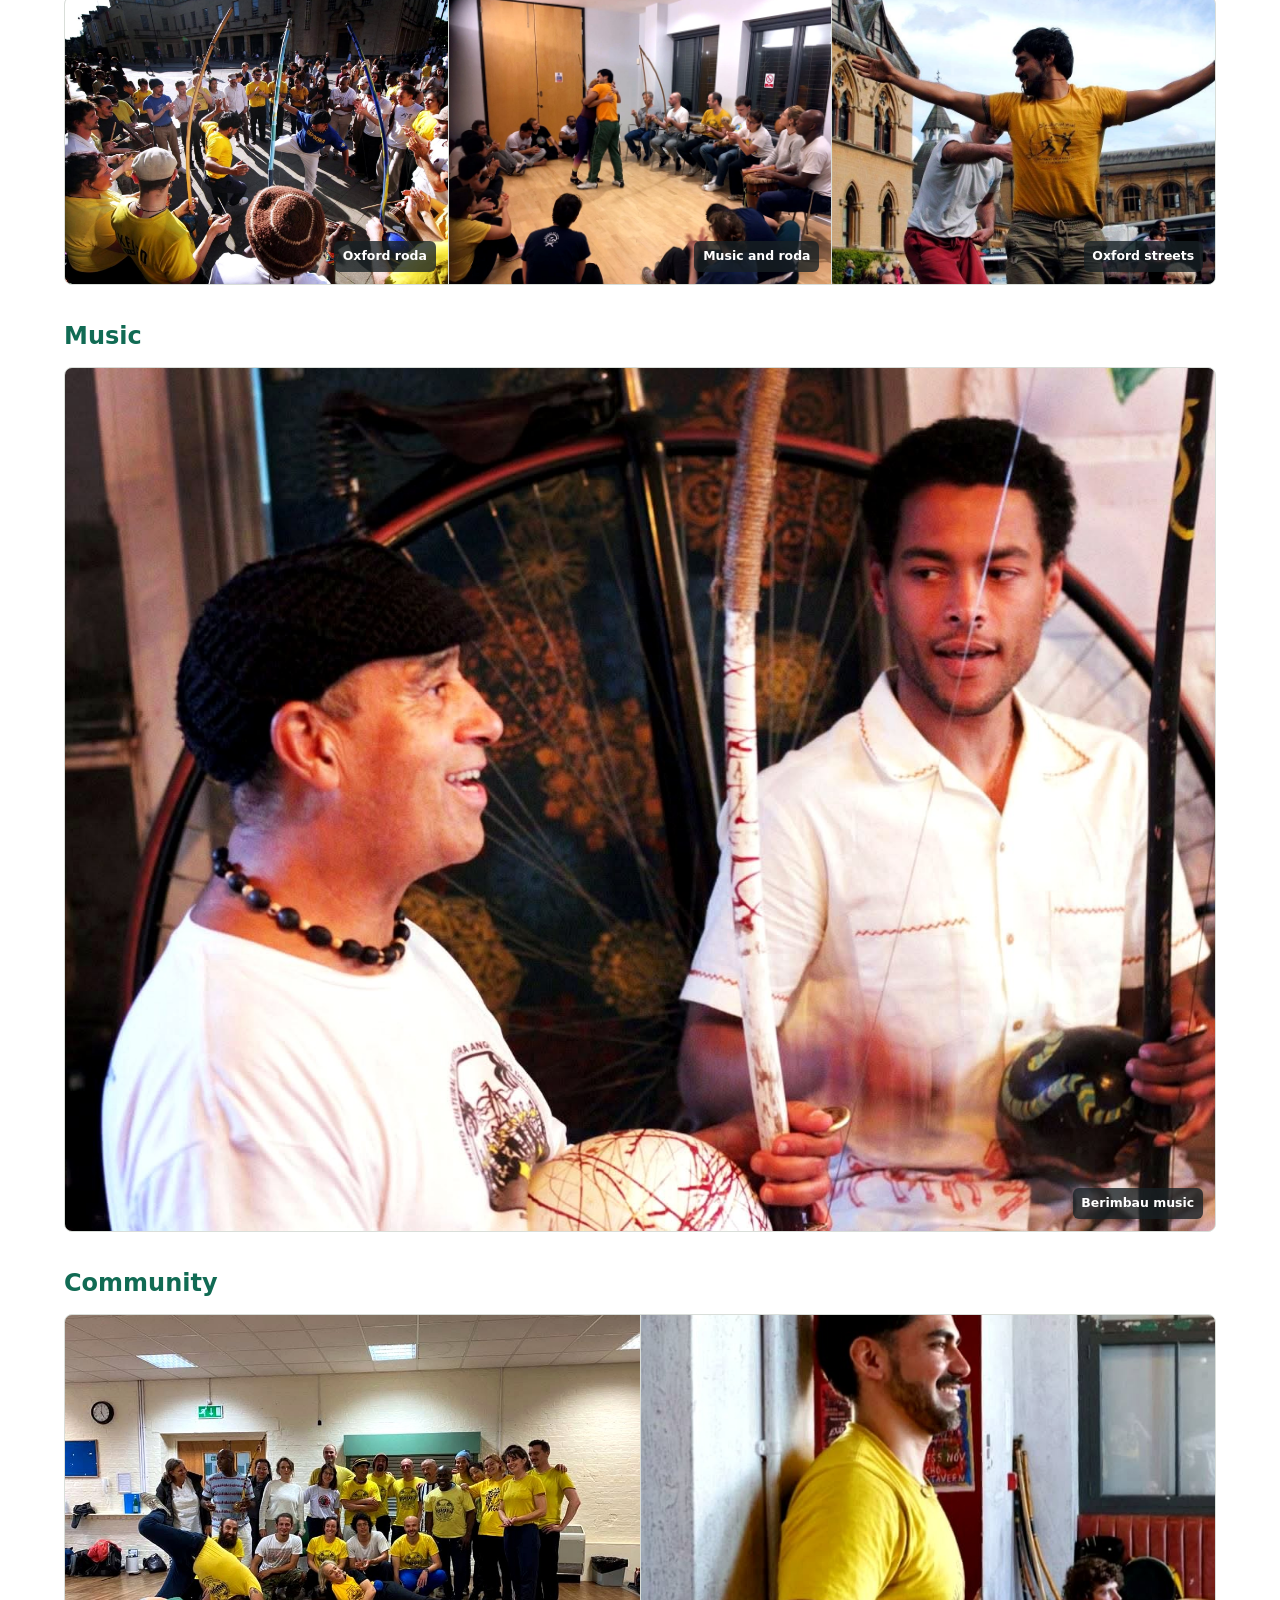
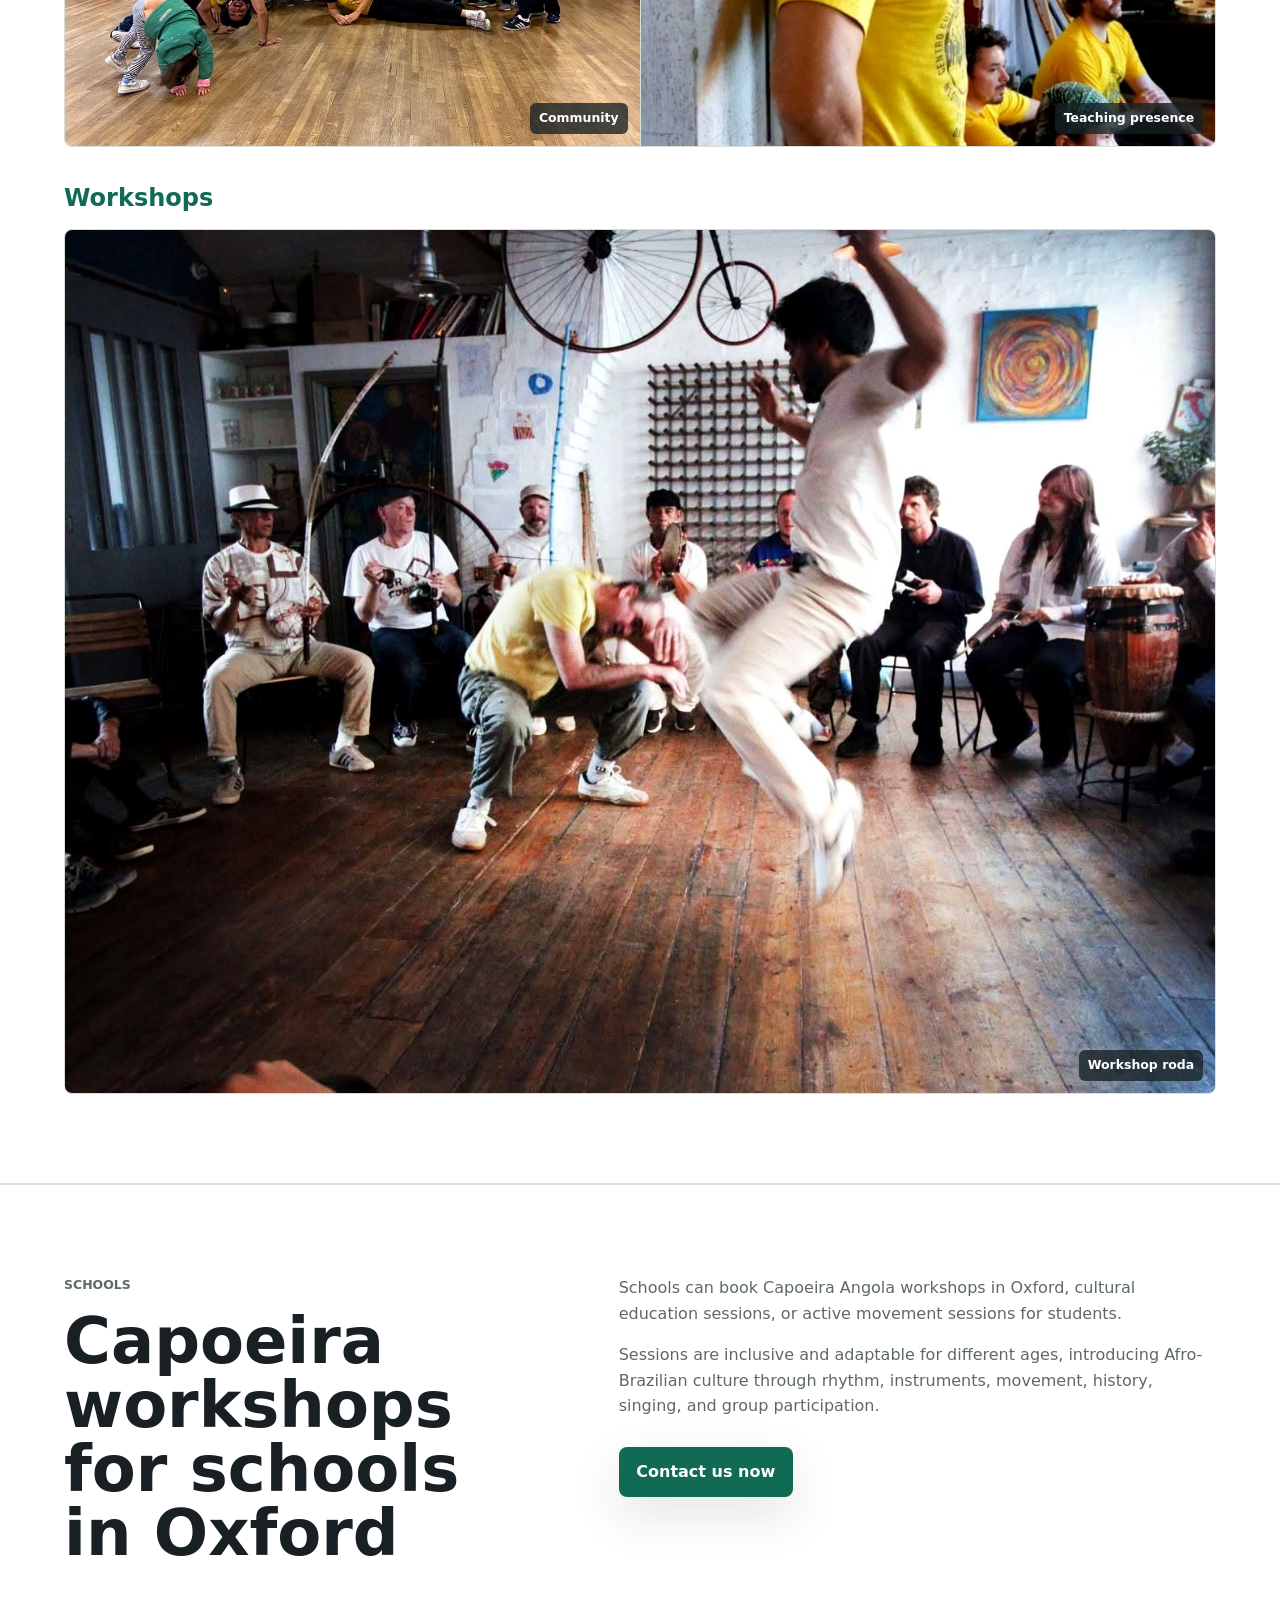
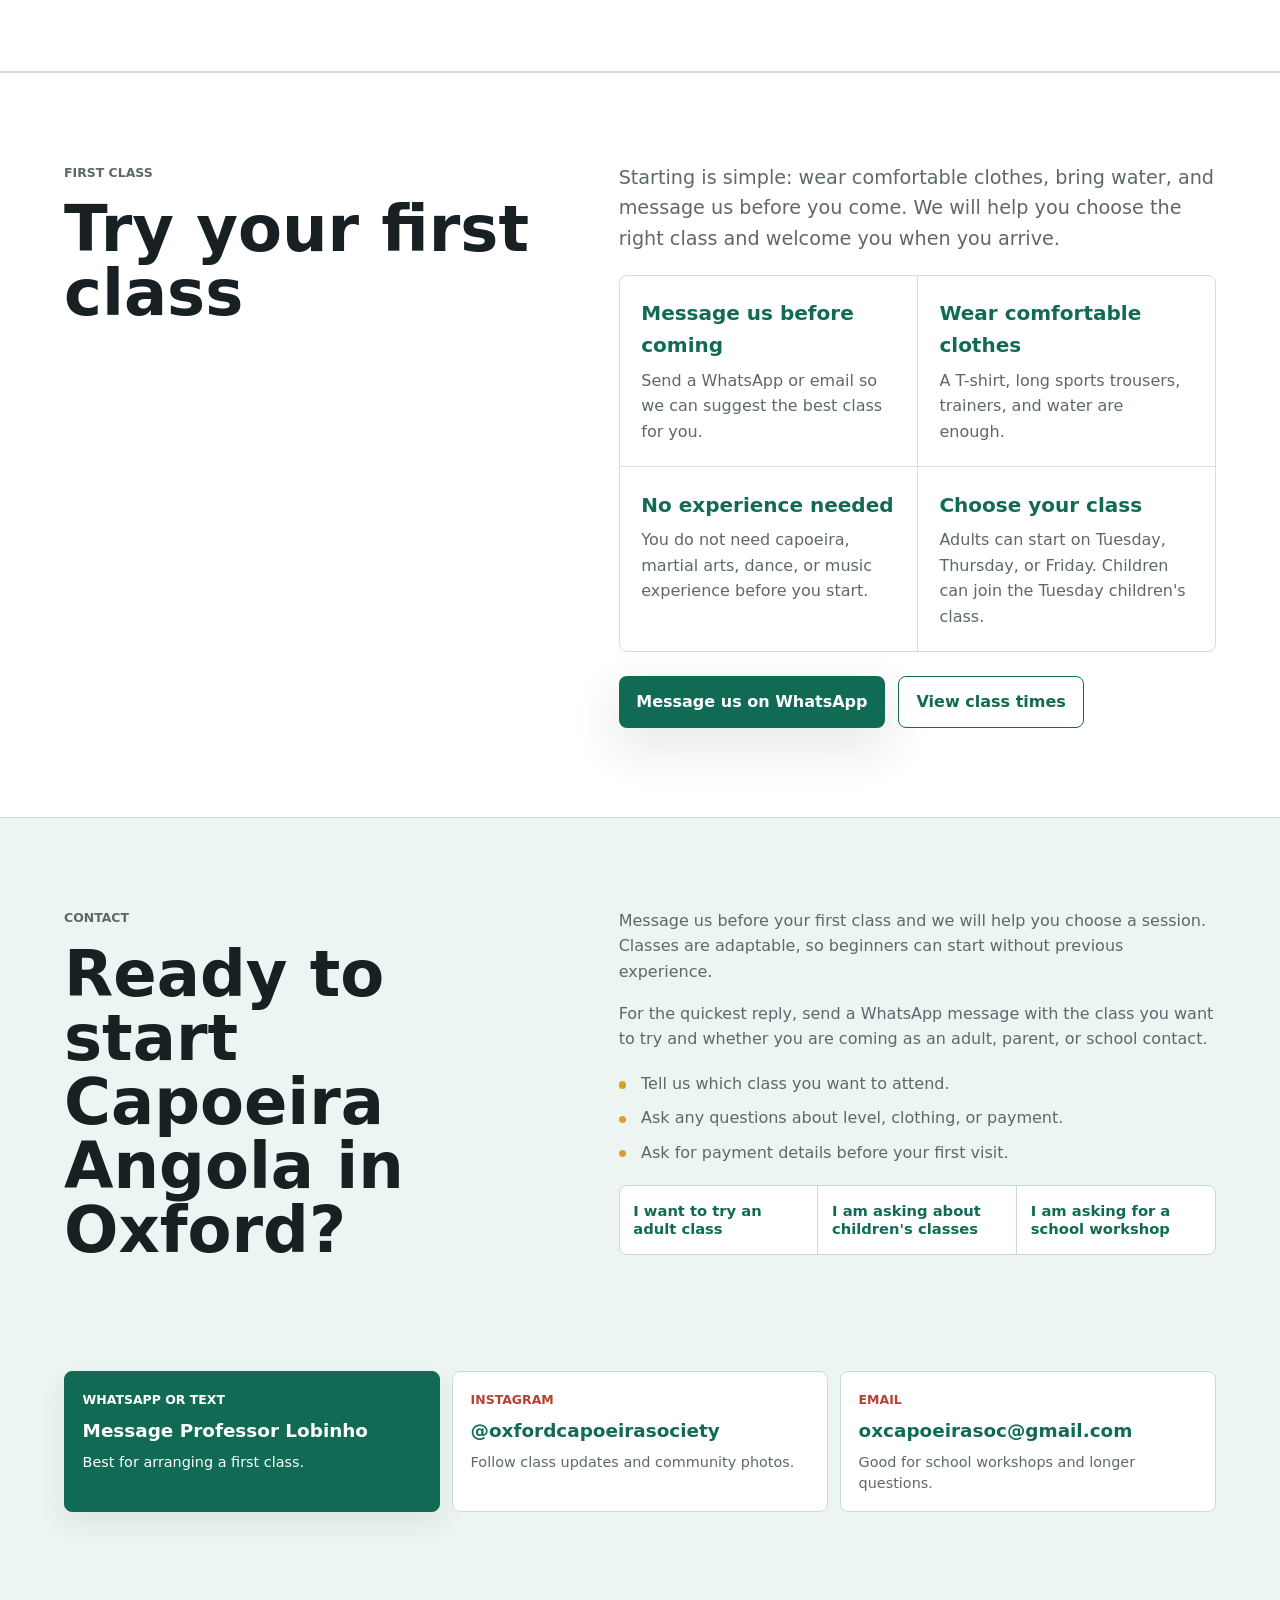
==== commit 6a7cfe49: "Add children capoeira poster" ====
--- a/index.html
+++ b/index.html
@@ -113,7 +113,7 @@
                 {
                   "@type": "Offer",
                   "name": "Children's Capoeira Angola class",
-                  "description": "Tuesday children's Capoeira Angola class in Oxford for ages 5 to 16."
+                  "description": "Tuesday children's Capoeira Angola class in Oxford for ages 6 to 12."
                 },
                 {
                   "@type": "Offer",
@@ -136,7 +136,7 @@
         ]
       }
     </script>
-    <link rel="stylesheet" href="styles.css?v=20260701-mobile-network">
+    <link rel="stylesheet" href="styles.css?v=20260902-ninhos-poster">
   </head>
   <body>
     <header class="site-header">
@@ -305,7 +305,7 @@
               </div>
               <div class="class-actions">
                 <a class="class-link" href="#first-class">Try this class</a>
-                <a class="class-link class-link-secondary" href="children/">Children's class details</a>
+                <a class="class-link class-link-secondary" href="children/">Children's poster and details</a>
                 <a
                   class="class-link class-link-secondary"
                   href="https://www.google.com/maps/search/?api=1&query=West%20Oxford%20Community%20Centre%20Botley%20Road%20Oxford%20OX2%200BT"
@@ -372,7 +372,7 @@
               <dl class="class-details">
                 <div>
                   <dt>Ages</dt>
-                  <dd>5 to 16</dd>
+                  <dd>6 to 12</dd>
                 </div>
                 <div>
                   <dt>Place</dt>
--- a/styles.css
+++ b/styles.css
@@ -350,6 +350,42 @@
   font-weight: 900;
 }
 
+.children-poster-layout {
+  display: grid;
+  grid-template-columns: minmax(0, 0.75fr) minmax(18rem, 0.7fr);
+  gap: clamp(1.5rem, 5vw, 4rem);
+  align-items: center;
+}
+
+.children-poster-layout p:not(.eyebrow) {
+  max-width: 40rem;
+  color: var(--muted);
+  font-size: clamp(1.05rem, 2vw, 1.2rem);
+}
+
+.poster-frame {
+  margin: 0;
+  padding: clamp(0.6rem, 2vw, 1rem);
+  background: #ffffff;
+  border: 1px solid var(--line);
+  border-radius: 8px;
+  box-shadow: var(--soft-shadow);
+}
+
+.poster-frame img {
+  display: block;
+  width: 100%;
+  height: auto;
+  border-radius: 6px;
+}
+
+.poster-frame figcaption {
+  margin-top: 0.75rem;
+  color: var(--green);
+  font-size: 0.9rem;
+  font-weight: 900;
+}
+
 .section-accent {
   background: var(--surface);
   border-block: 1px solid var(--line);
@@ -1321,6 +1357,7 @@
   .about-profile,
   .values-layout,
   .teacher-profile,
+  .children-poster-layout,
   .cultural-work,
   .impact-grid,
   .event-feature,
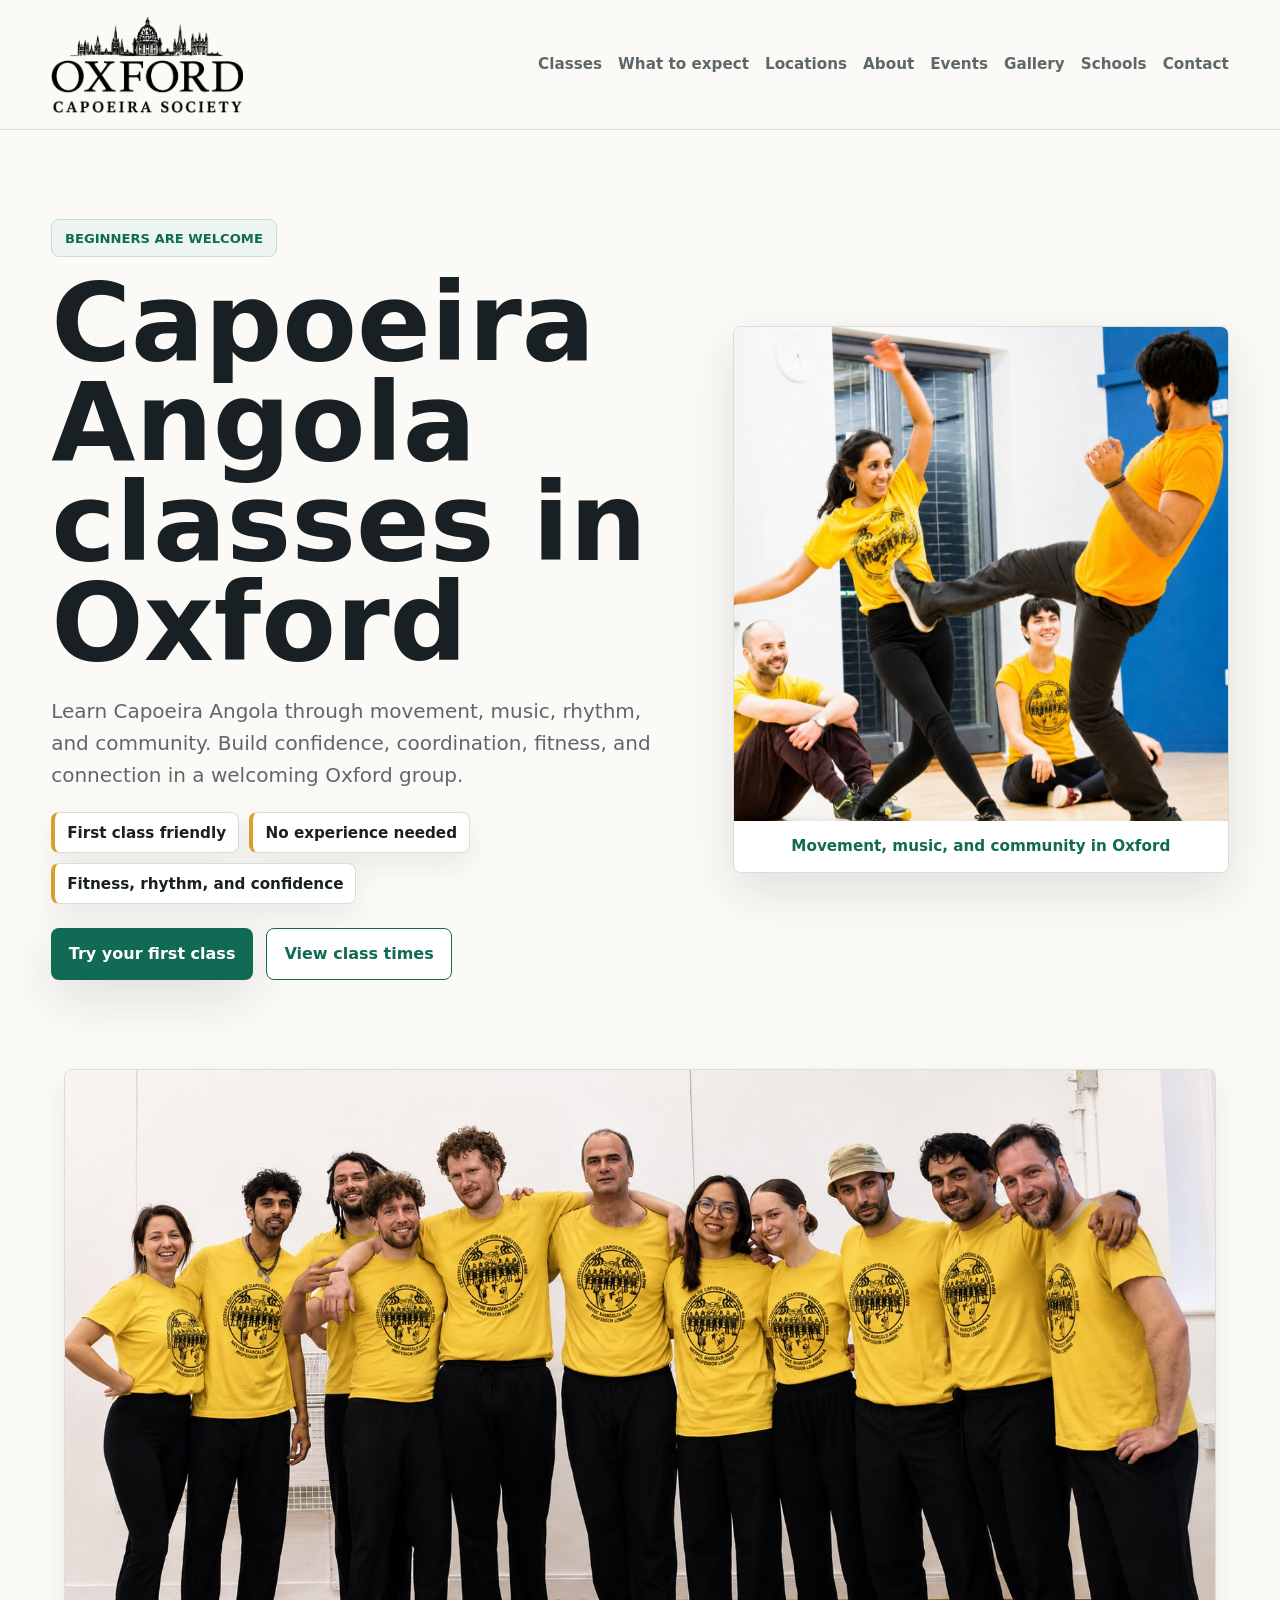
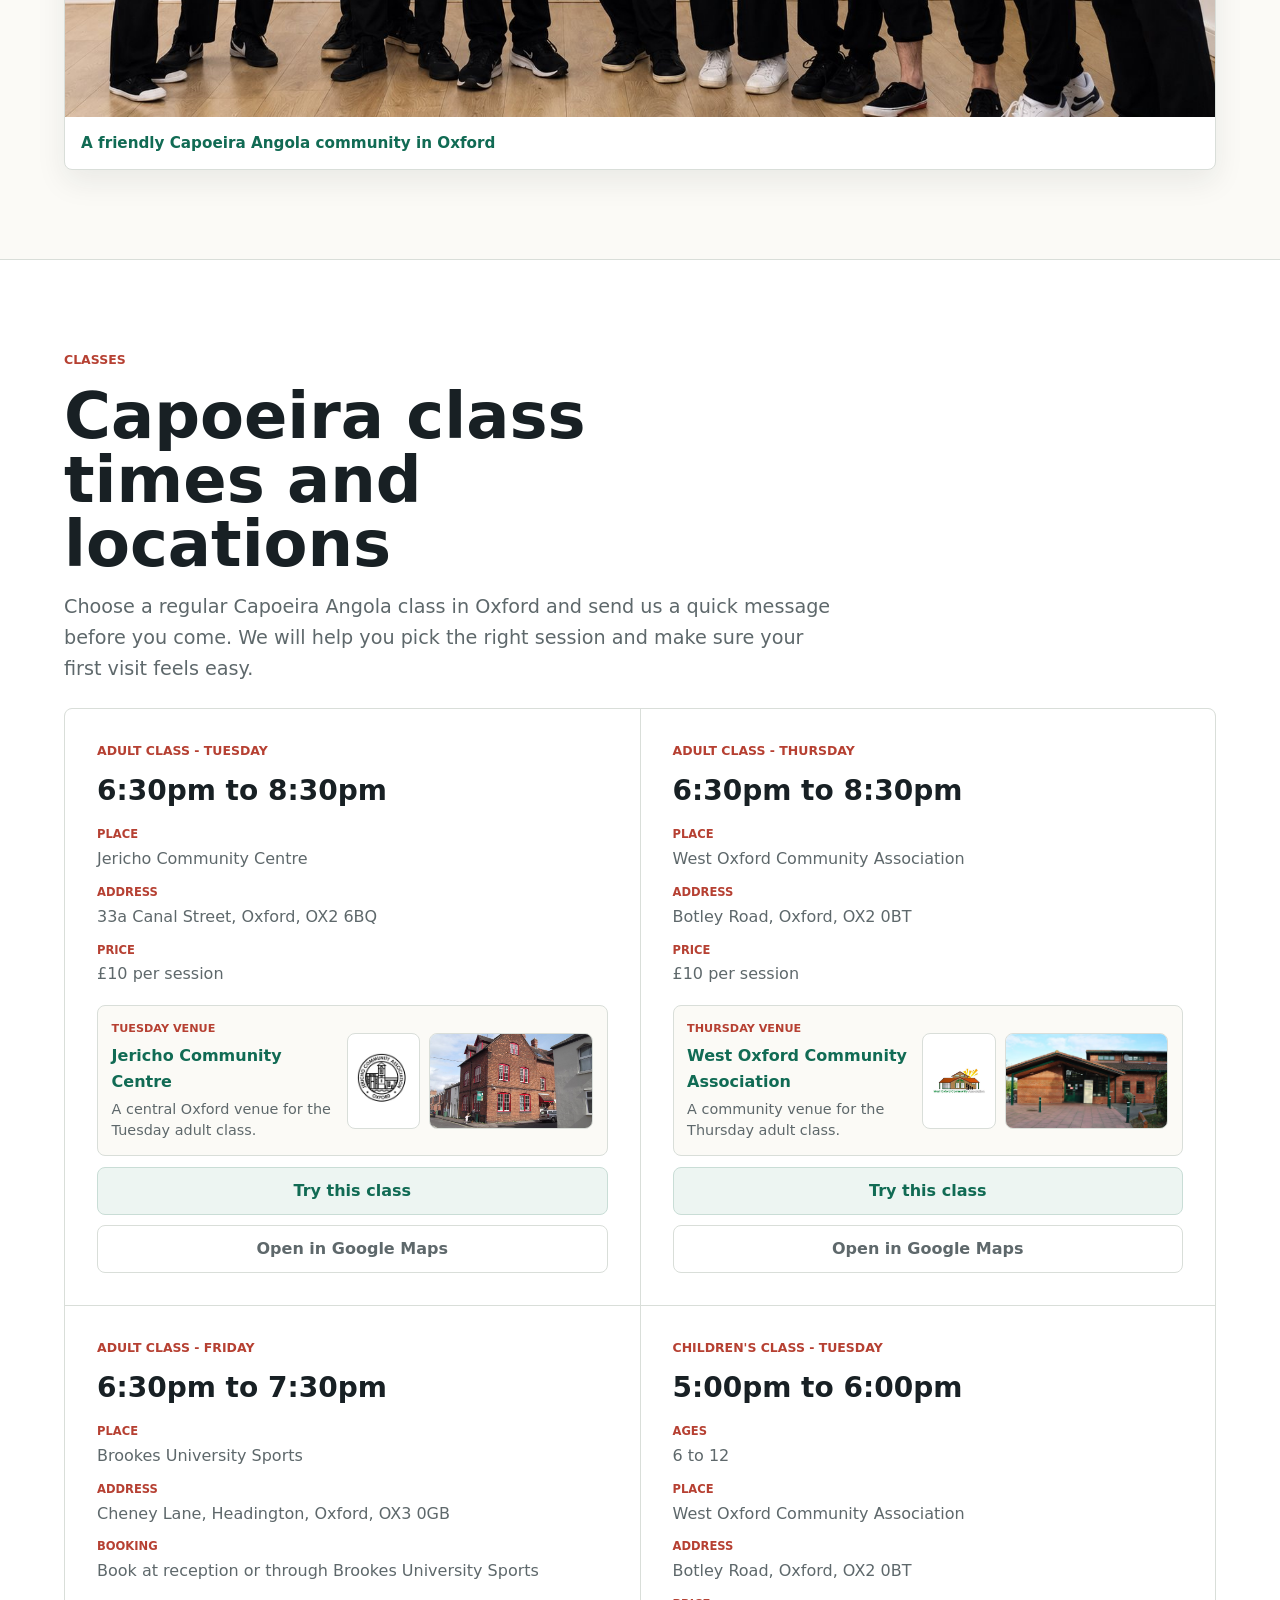
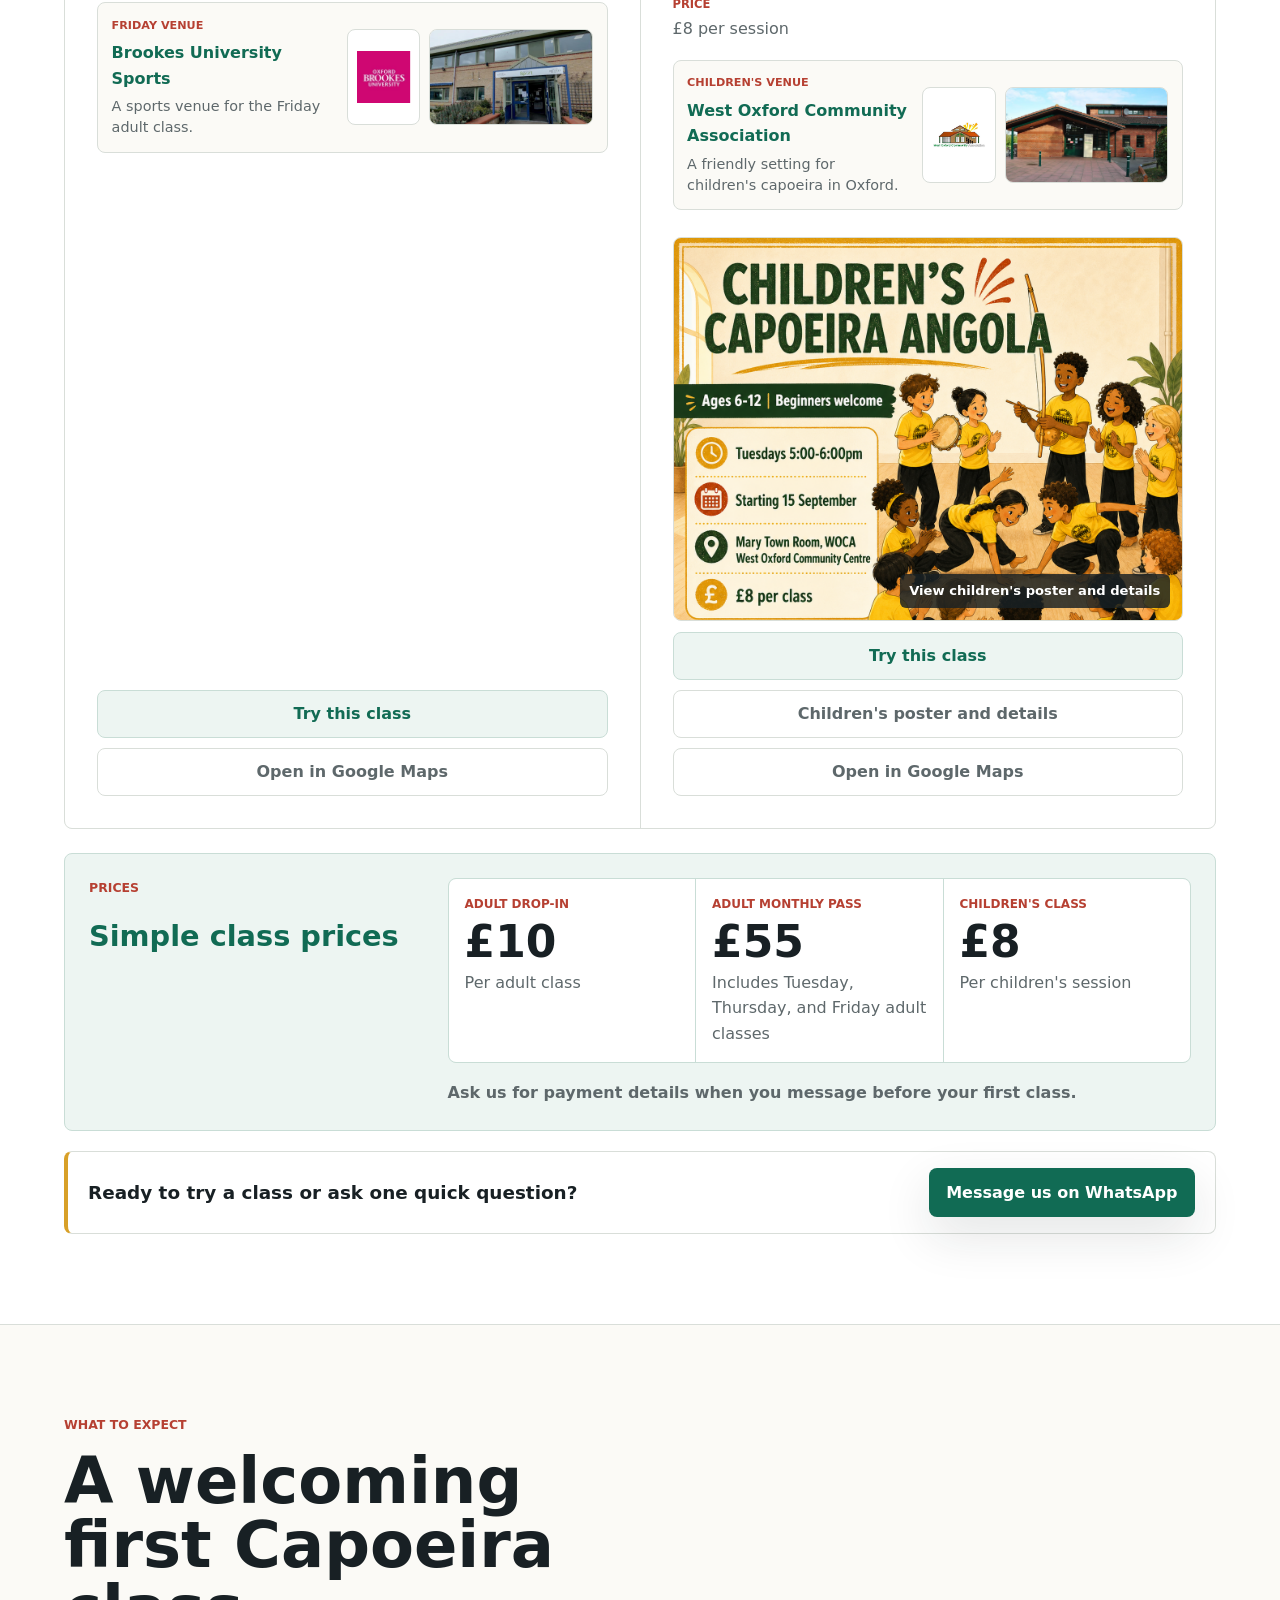
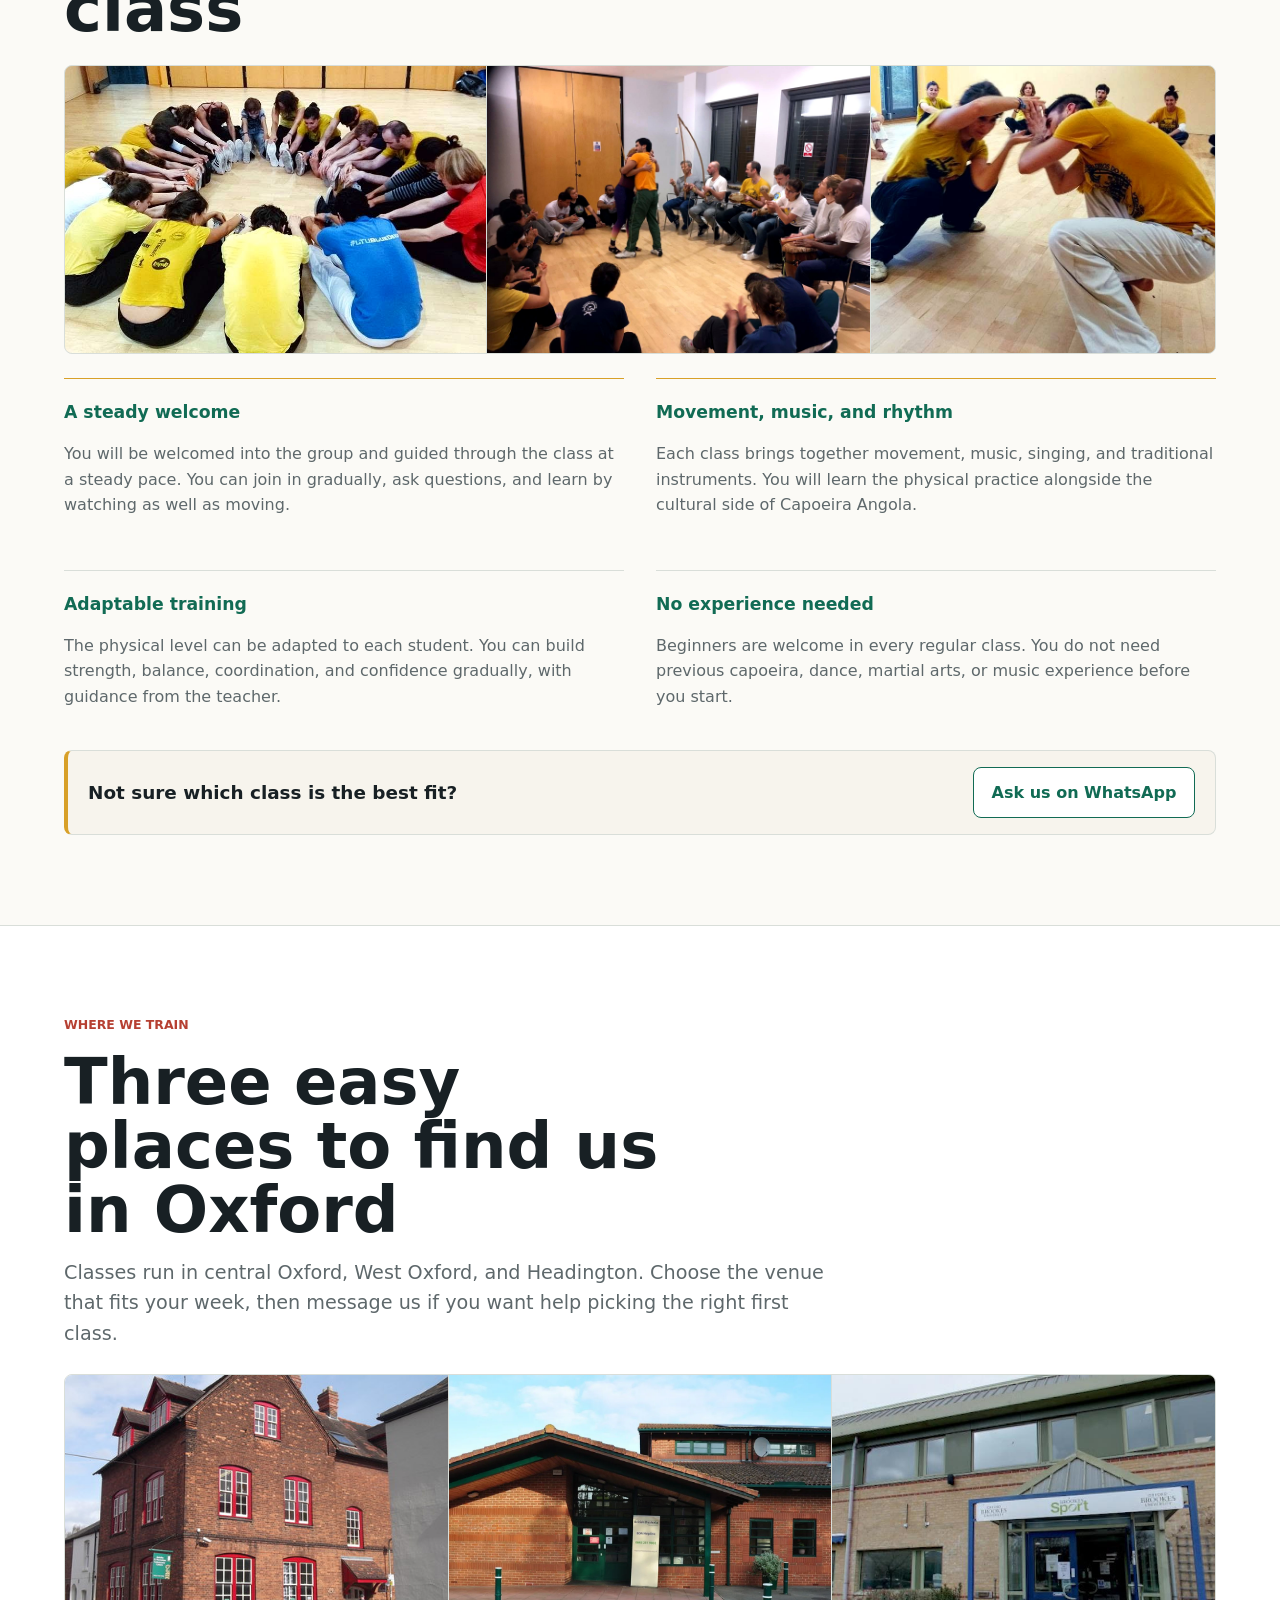
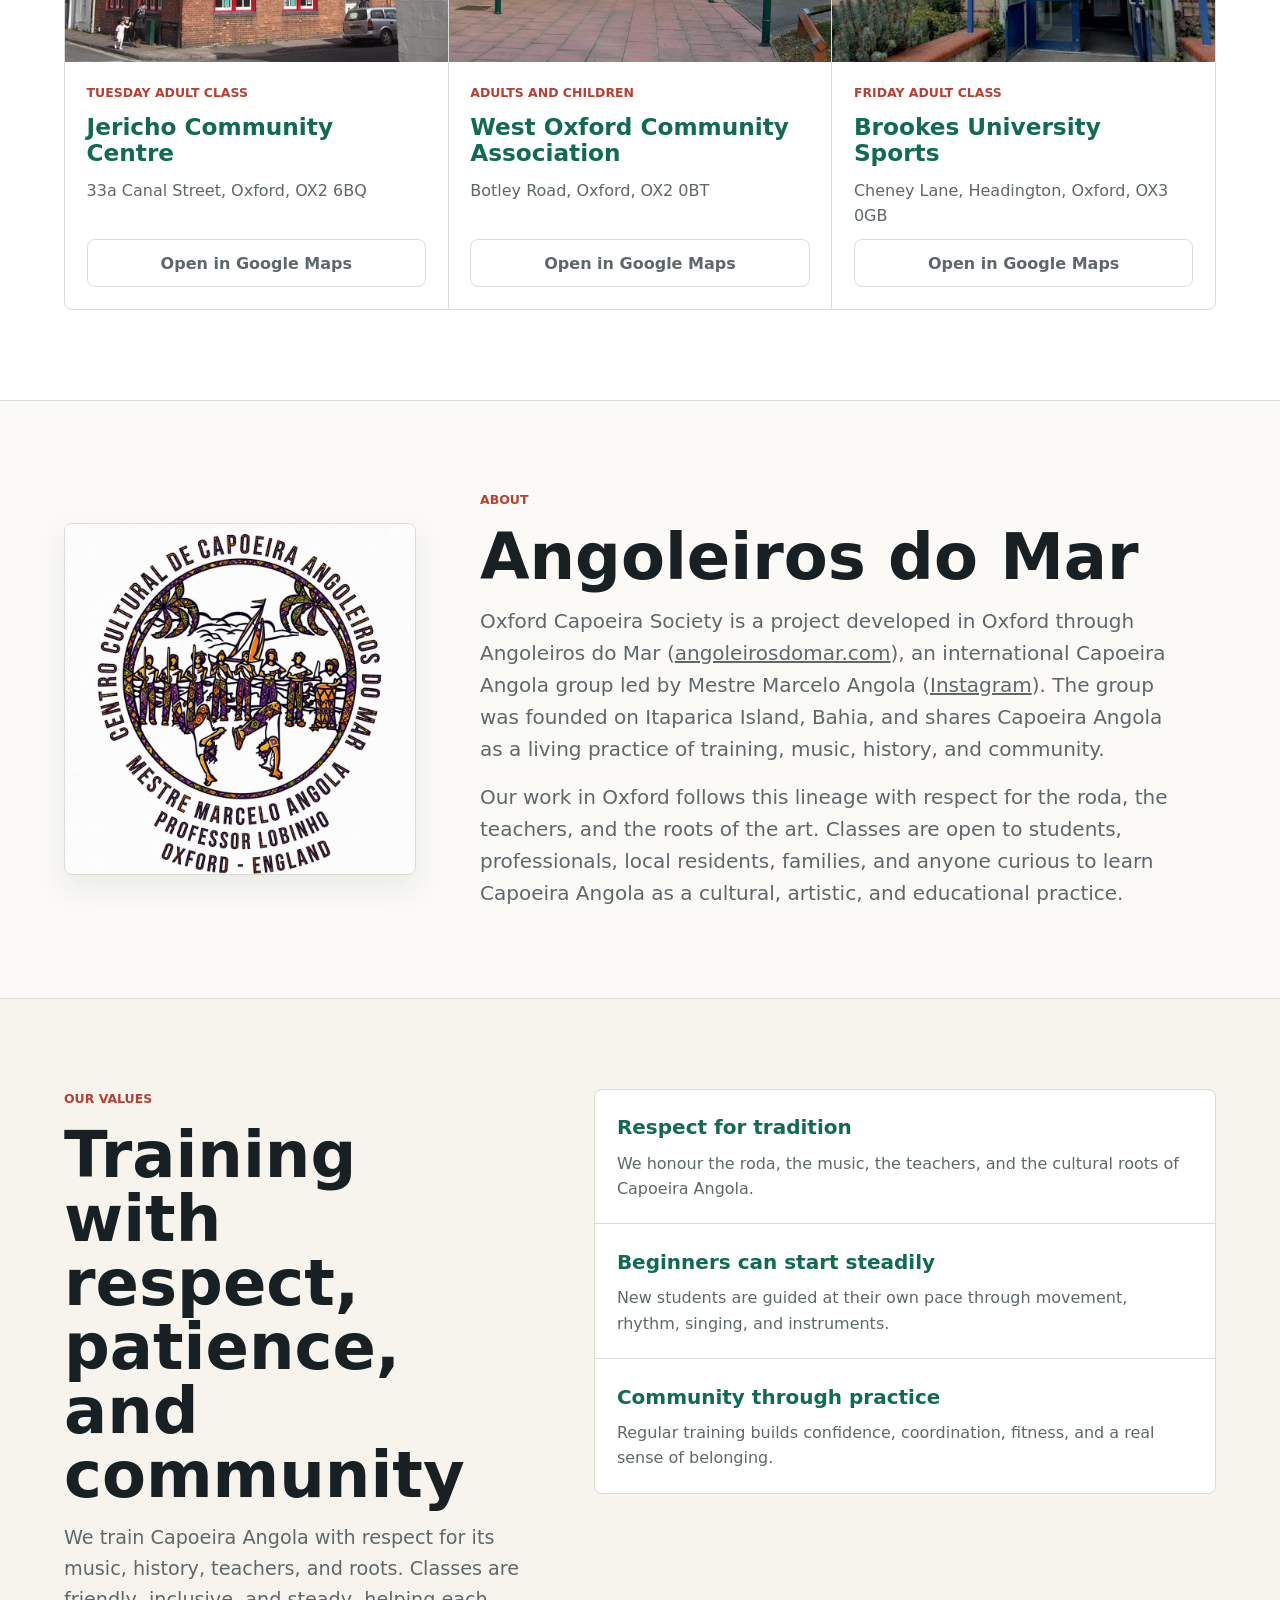
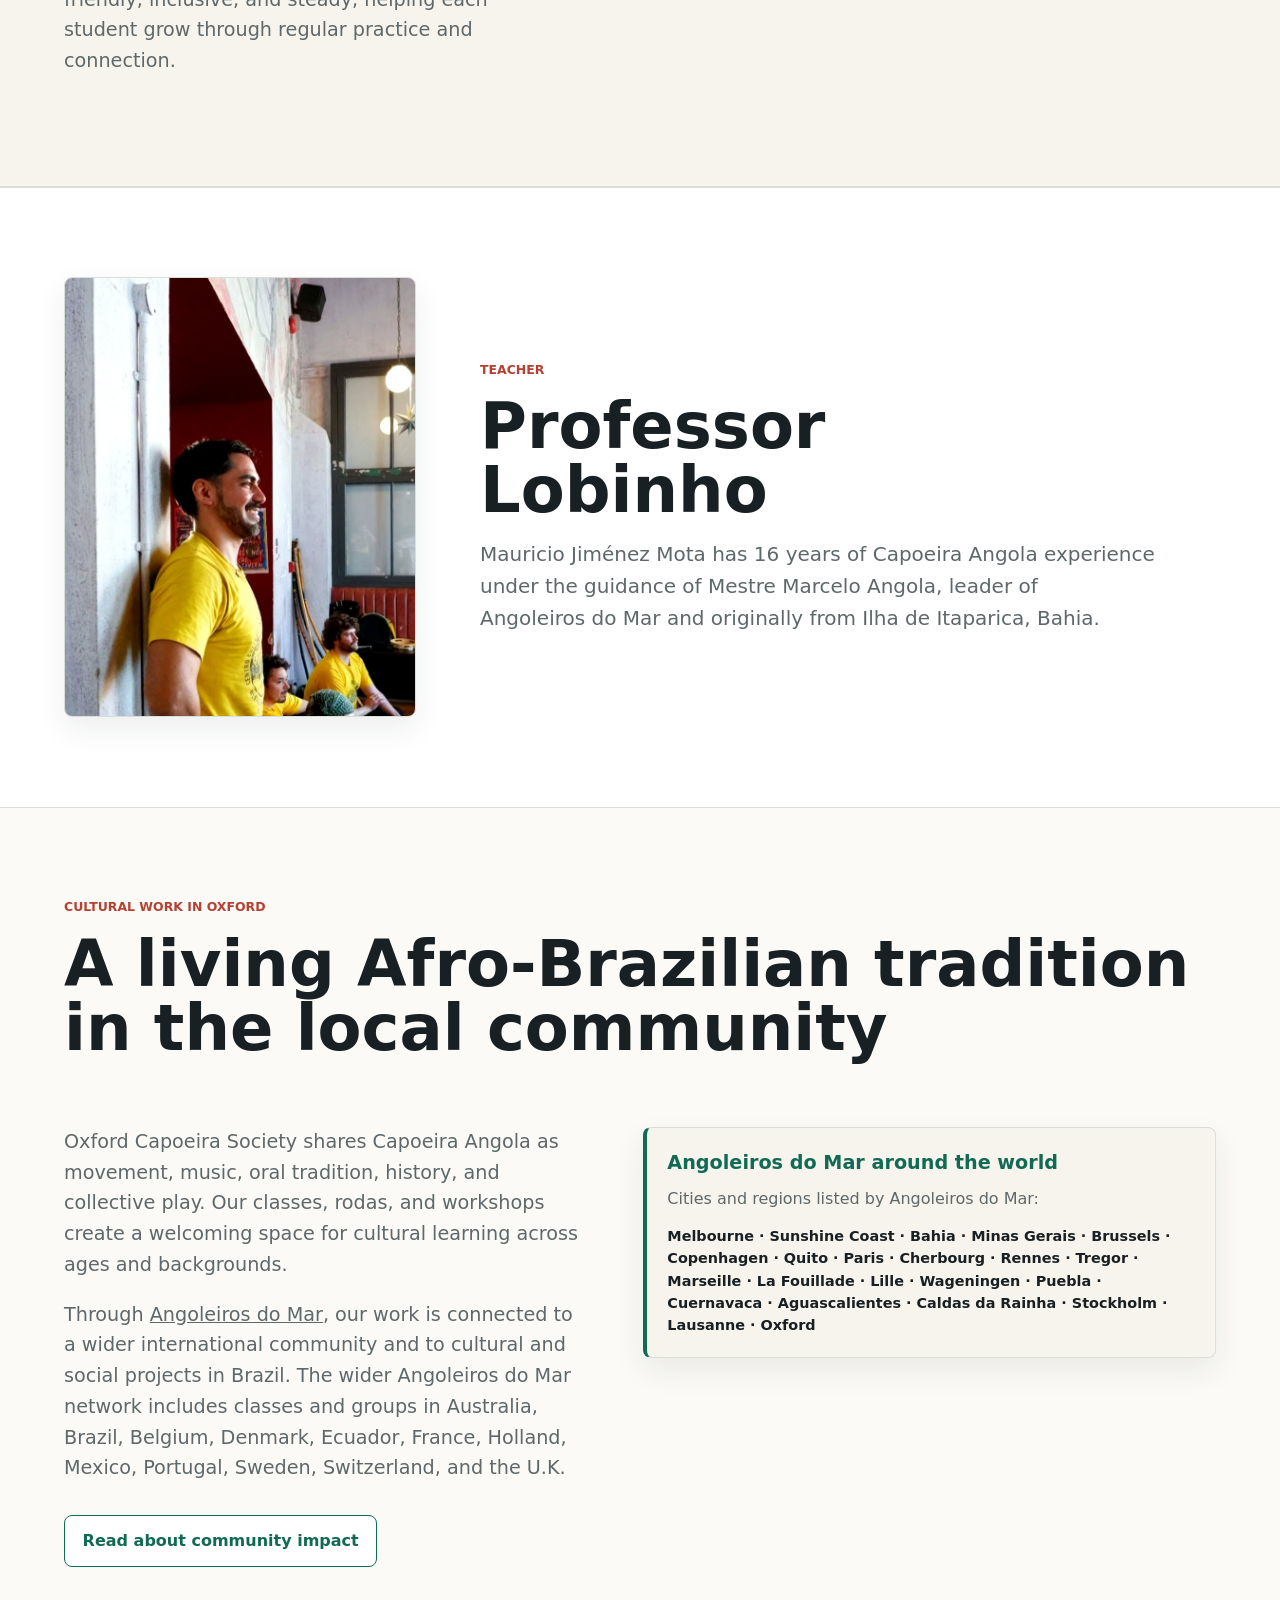
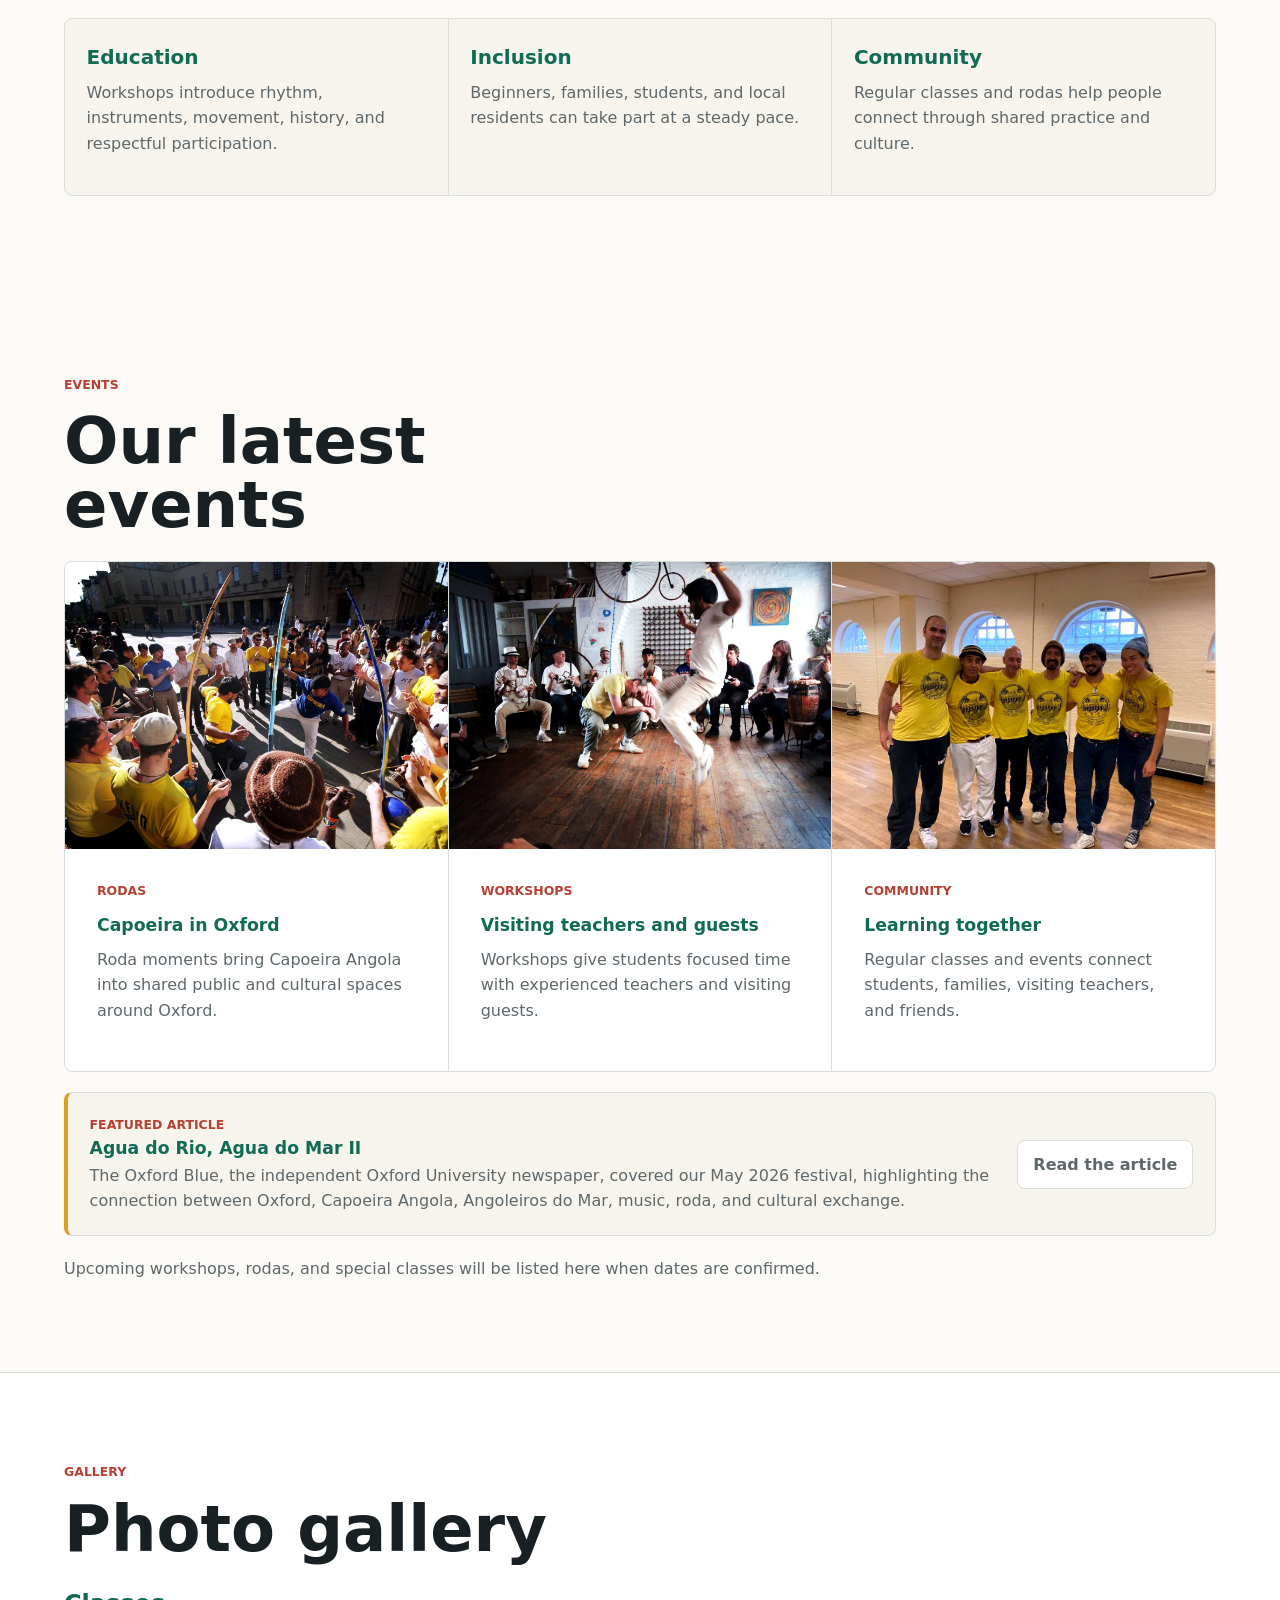
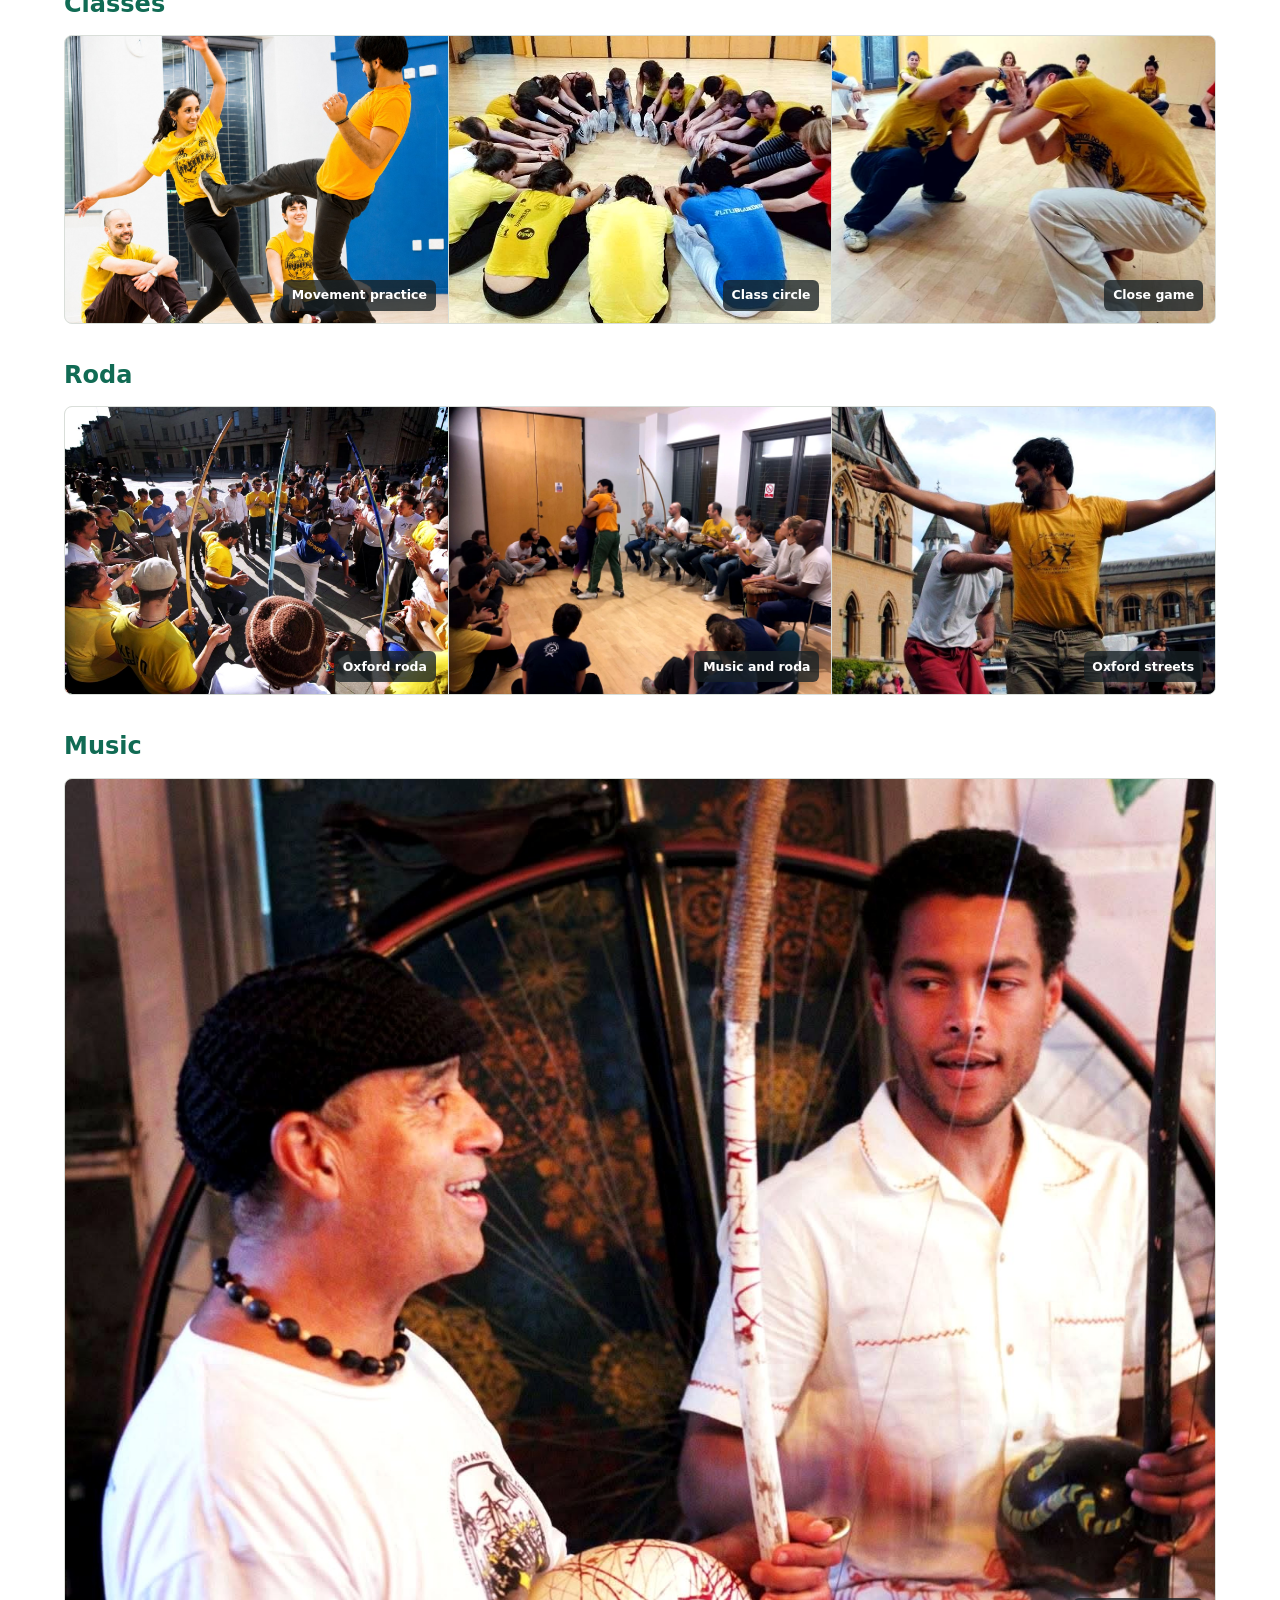
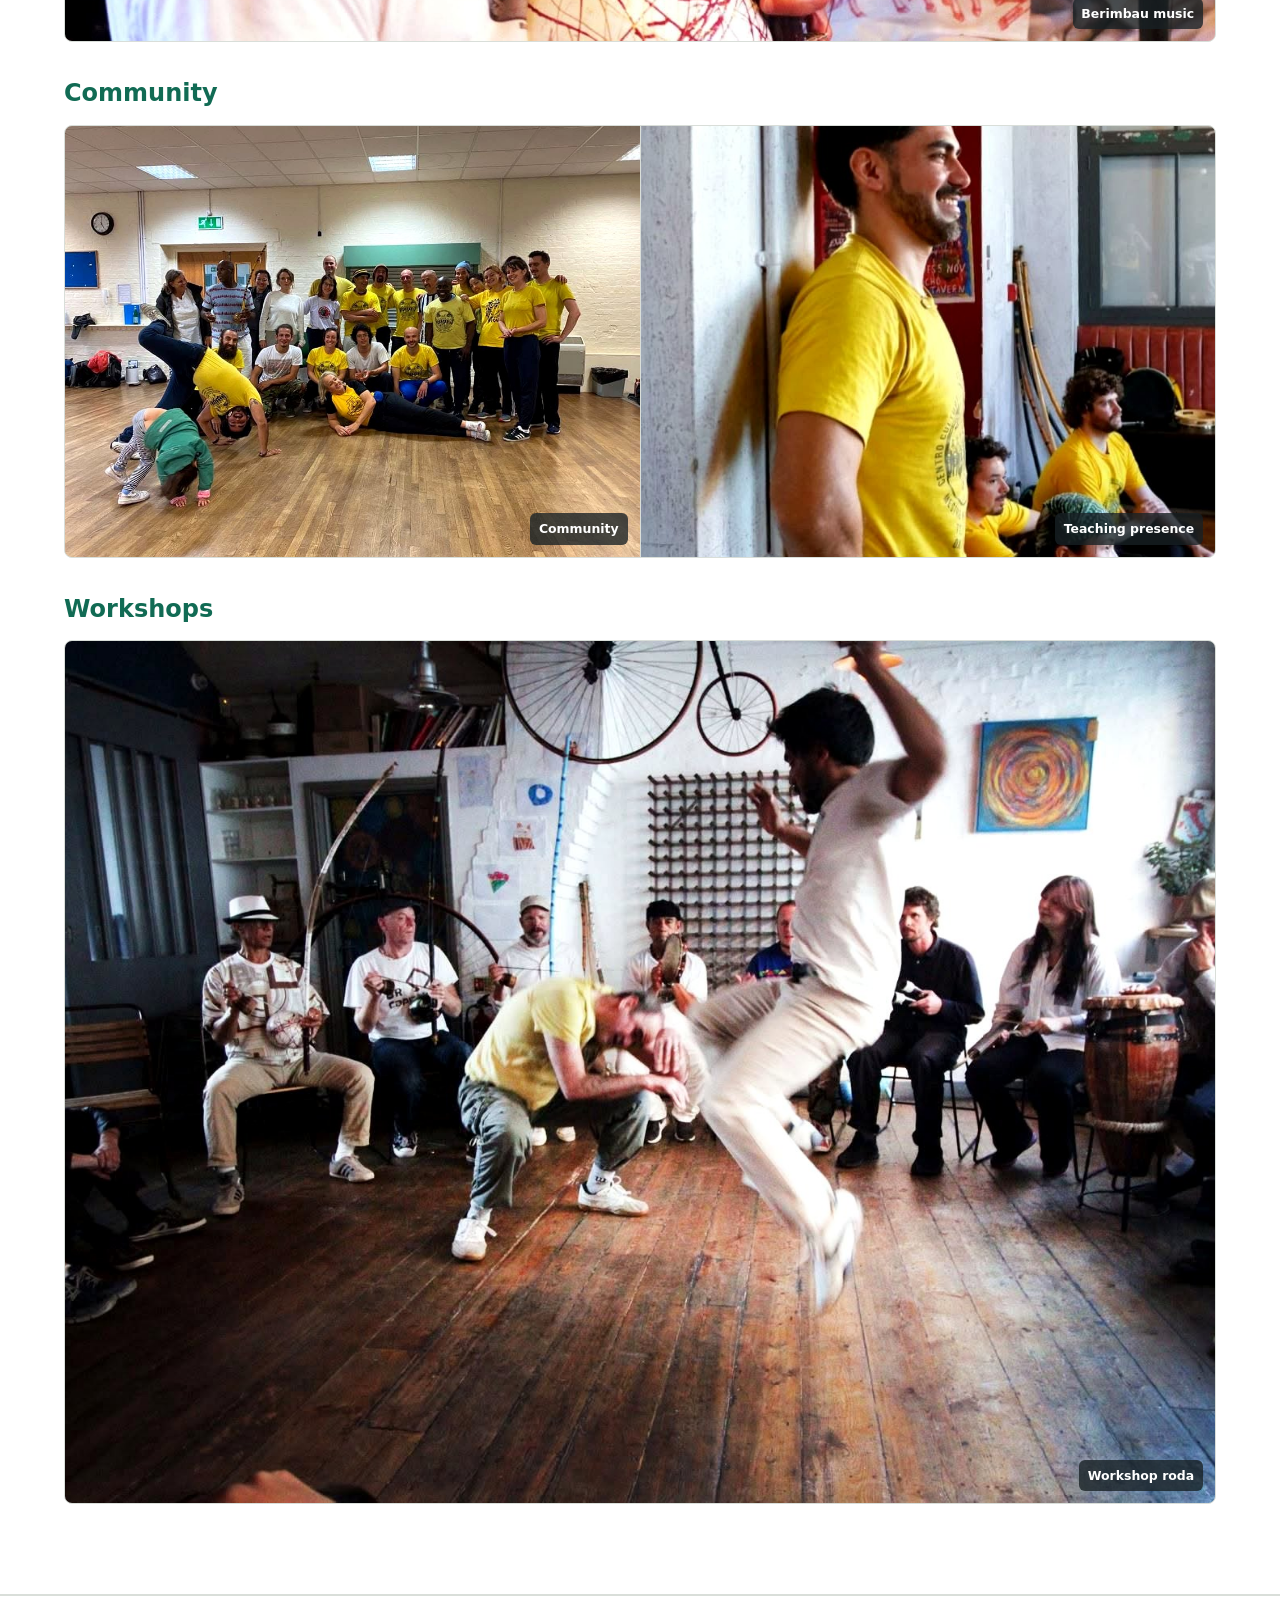
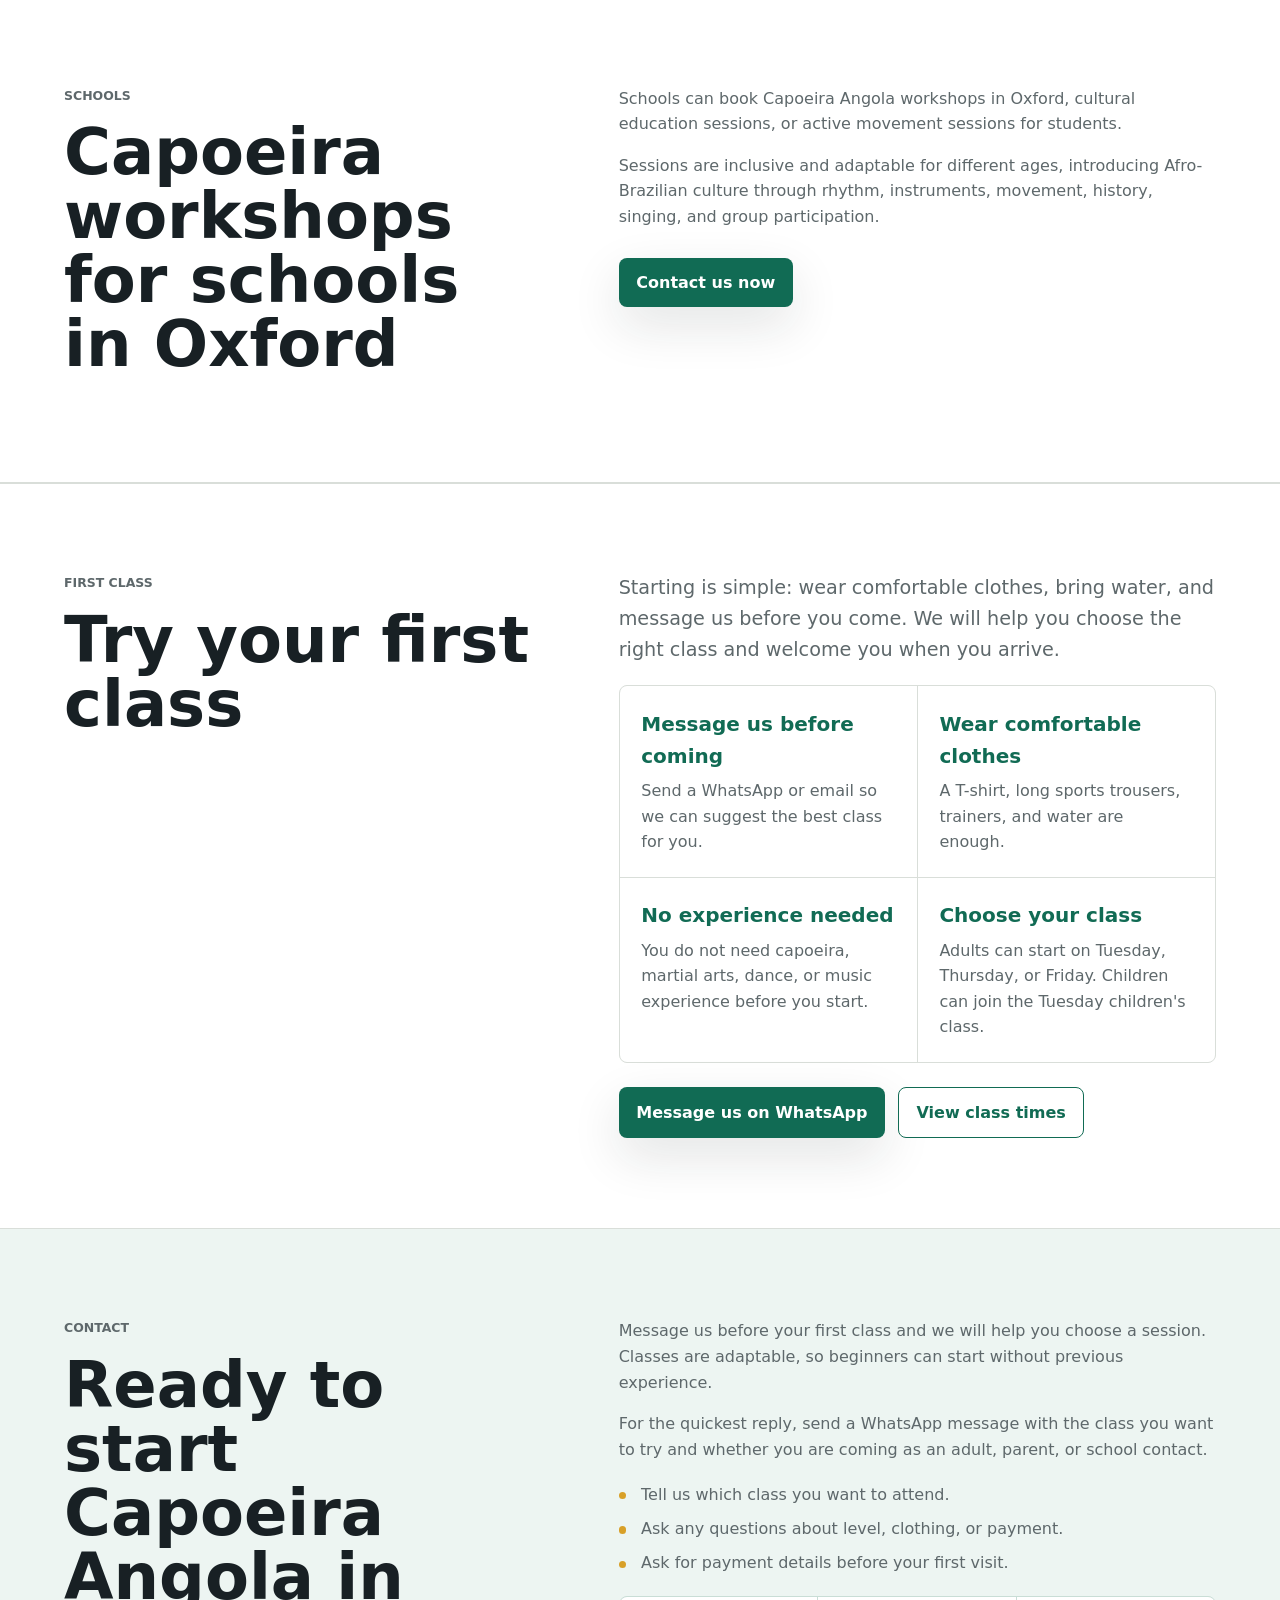
==== commit fe846036: "Show children poster on homepage" ====
--- a/index.html
+++ b/index.html
@@ -305,7 +305,6 @@
               </div>
               <div class="class-actions">
                 <a class="class-link" href="#first-class">Try this class</a>
-                <a class="class-link class-link-secondary" href="children/">Children's poster and details</a>
                 <a
                   class="class-link class-link-secondary"
                   href="https://www.google.com/maps/search/?api=1&query=West%20Oxford%20Community%20Centre%20Botley%20Road%20Oxford%20OX2%200BT"
@@ -408,8 +407,18 @@
                   >
                 </div>
               </div>
+              <a class="children-poster-preview" href="children/" aria-label="View the Children's Capoeira Angola poster and class details">
+                <img
+                  src="images/woca-ninhos-children-capoeira-poster-2026-09.png"
+                  alt="Children's Capoeira Angola Ninhos class poster"
+                  loading="lazy"
+                  decoding="async"
+                >
+                <span>View children's poster and details</span>
+              </a>
               <div class="class-actions">
                 <a class="class-link" href="#first-class">Try this class</a>
+                <a class="class-link class-link-secondary" href="children/">Children's poster and details</a>
                 <a
                   class="class-link class-link-secondary"
                   href="https://www.google.com/maps/search/?api=1&query=West%20Oxford%20Community%20Centre%20Botley%20Road%20Oxford%20OX2%200BT"
--- a/styles.css
+++ b/styles.css
@@ -750,6 +750,38 @@
 
 .class-venue .venue-images img:first-child {
   padding: 0.55rem;
+}
+
+.children-poster-preview {
+  position: relative;
+  display: block;
+  overflow: hidden;
+  margin-top: 1rem;
+  background: var(--surface);
+  border: 1px solid var(--line);
+  border-radius: 8px;
+  text-decoration: none;
+}
+
+.children-poster-preview img {
+  display: block;
+  width: 100%;
+  aspect-ratio: 4 / 3;
+  object-fit: cover;
+  object-position: center top;
+}
+
+.children-poster-preview span {
+  position: absolute;
+  right: 0.75rem;
+  bottom: 0.75rem;
+  max-width: calc(100% - 1.5rem);
+  padding: 0.4rem 0.6rem;
+  background: rgba(24, 32, 36, 0.82);
+  color: #ffffff;
+  border-radius: 6px;
+  font-size: 0.82rem;
+  font-weight: 900;
 }
 
 .split {
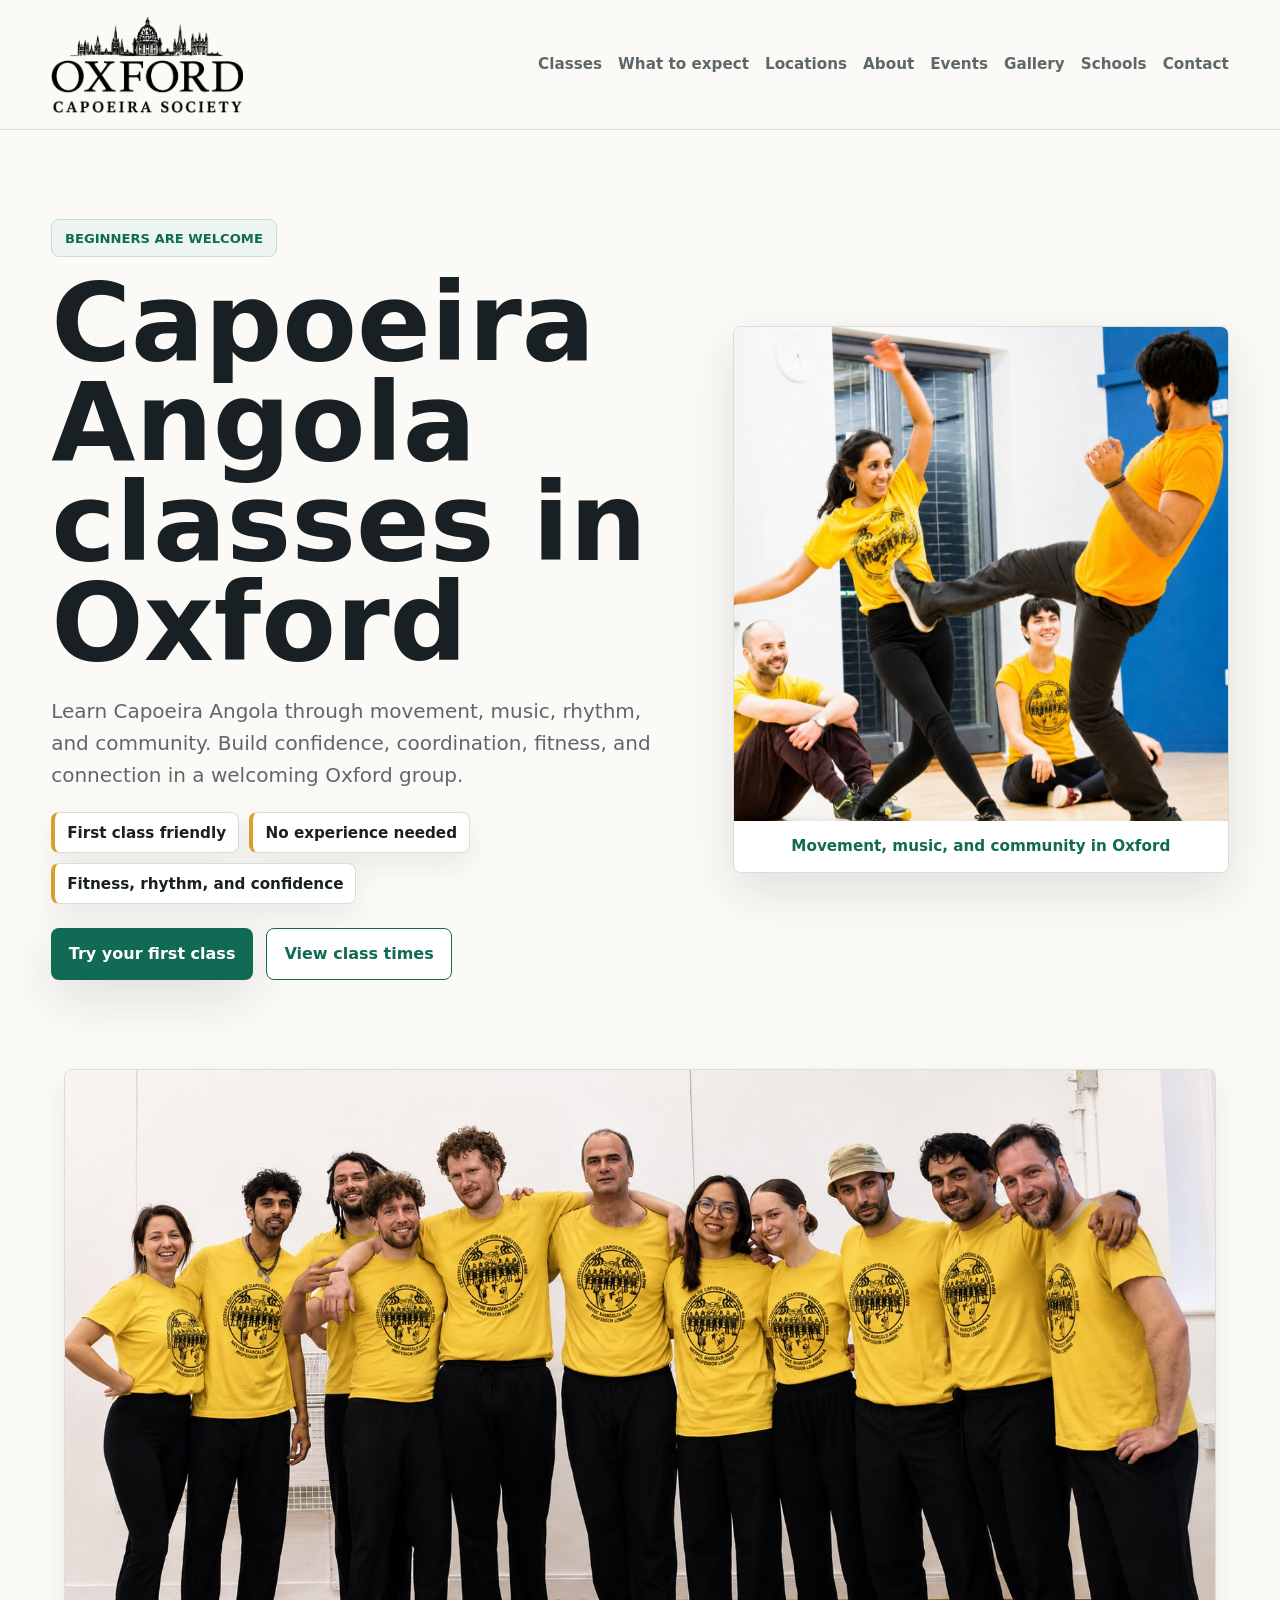
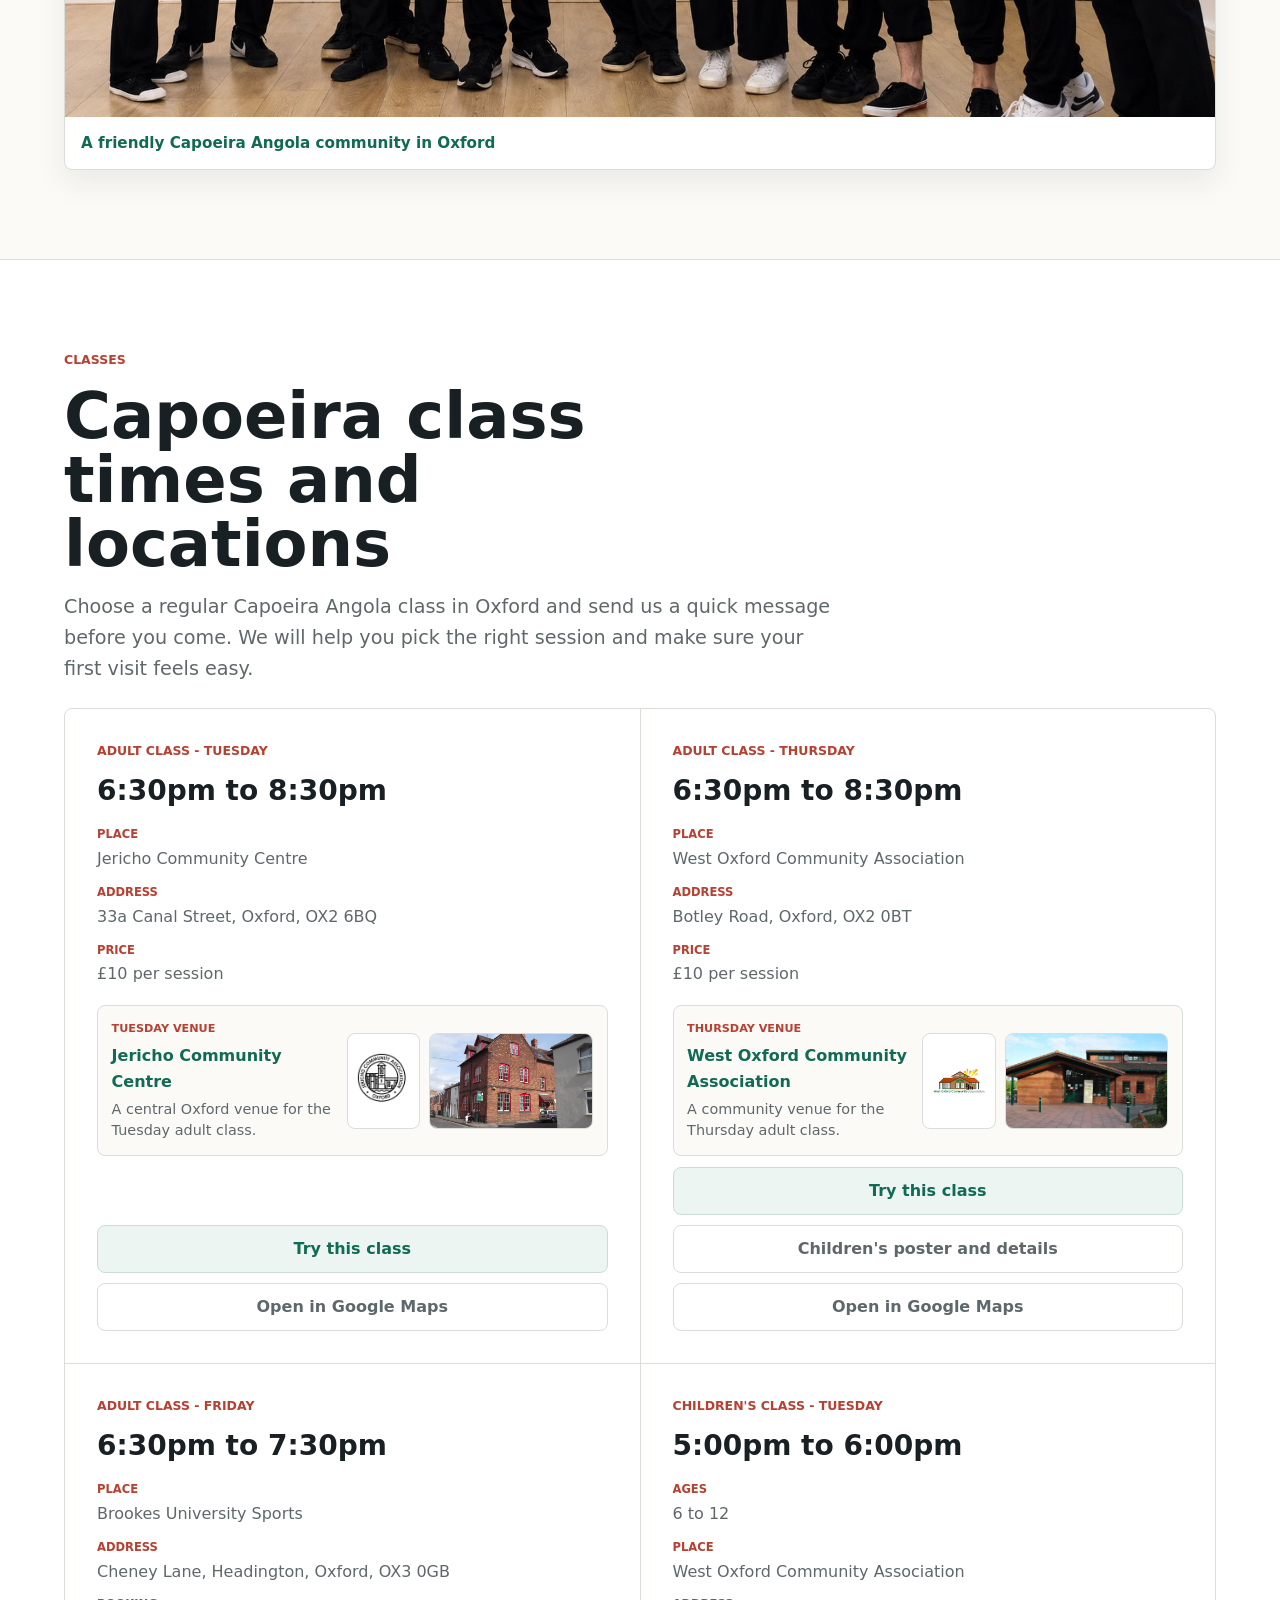
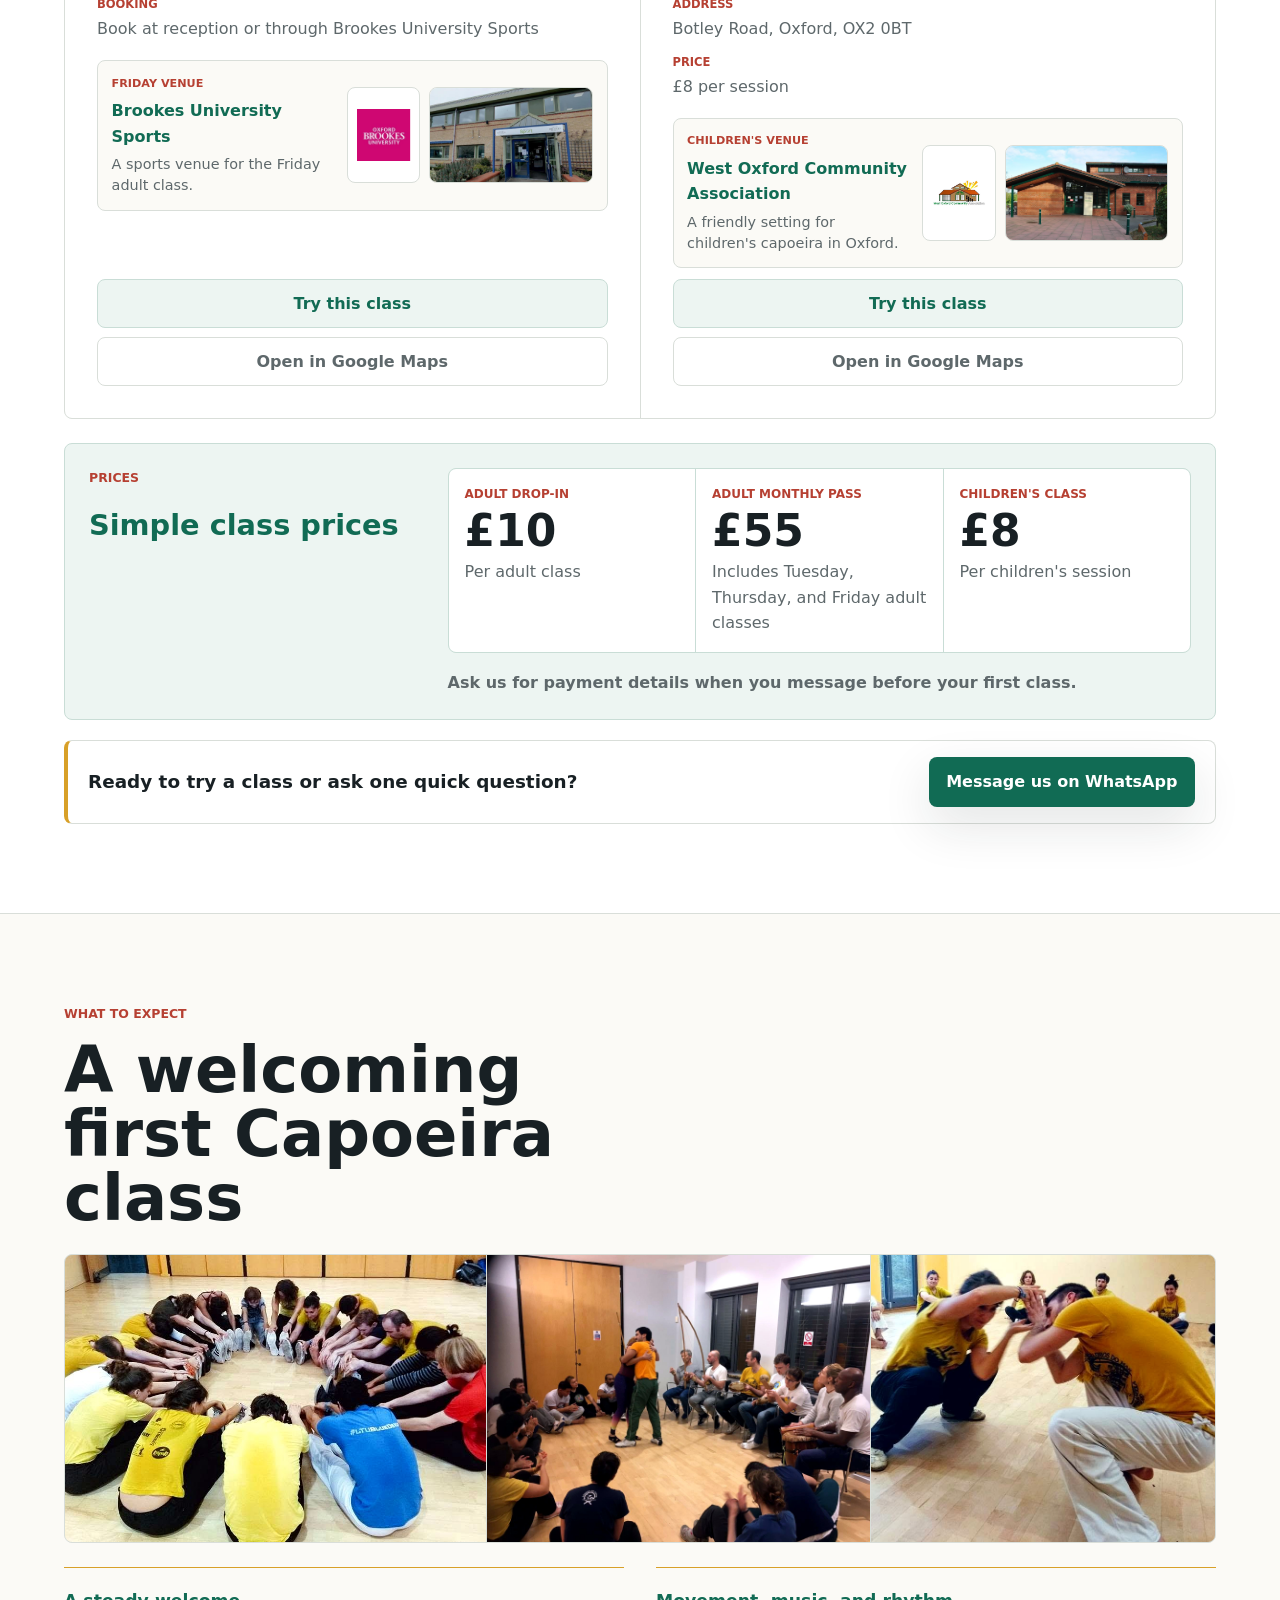
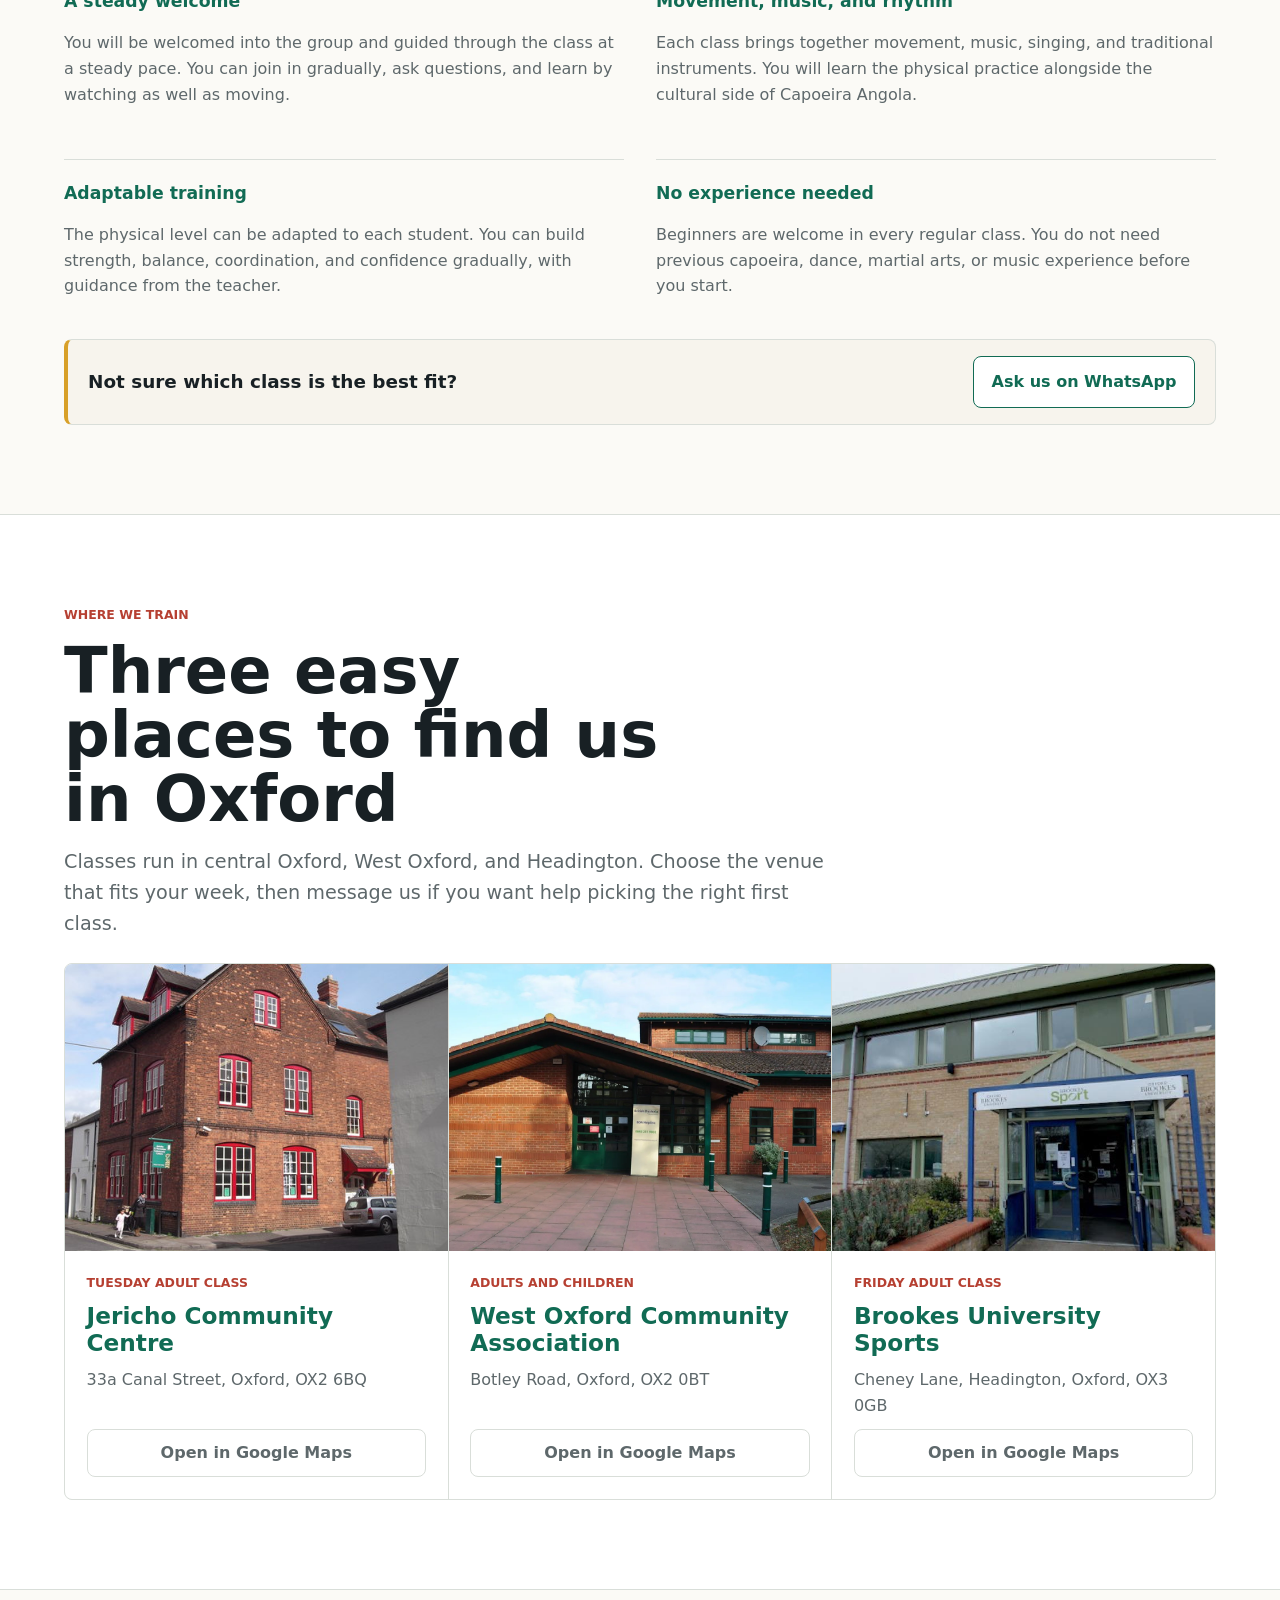
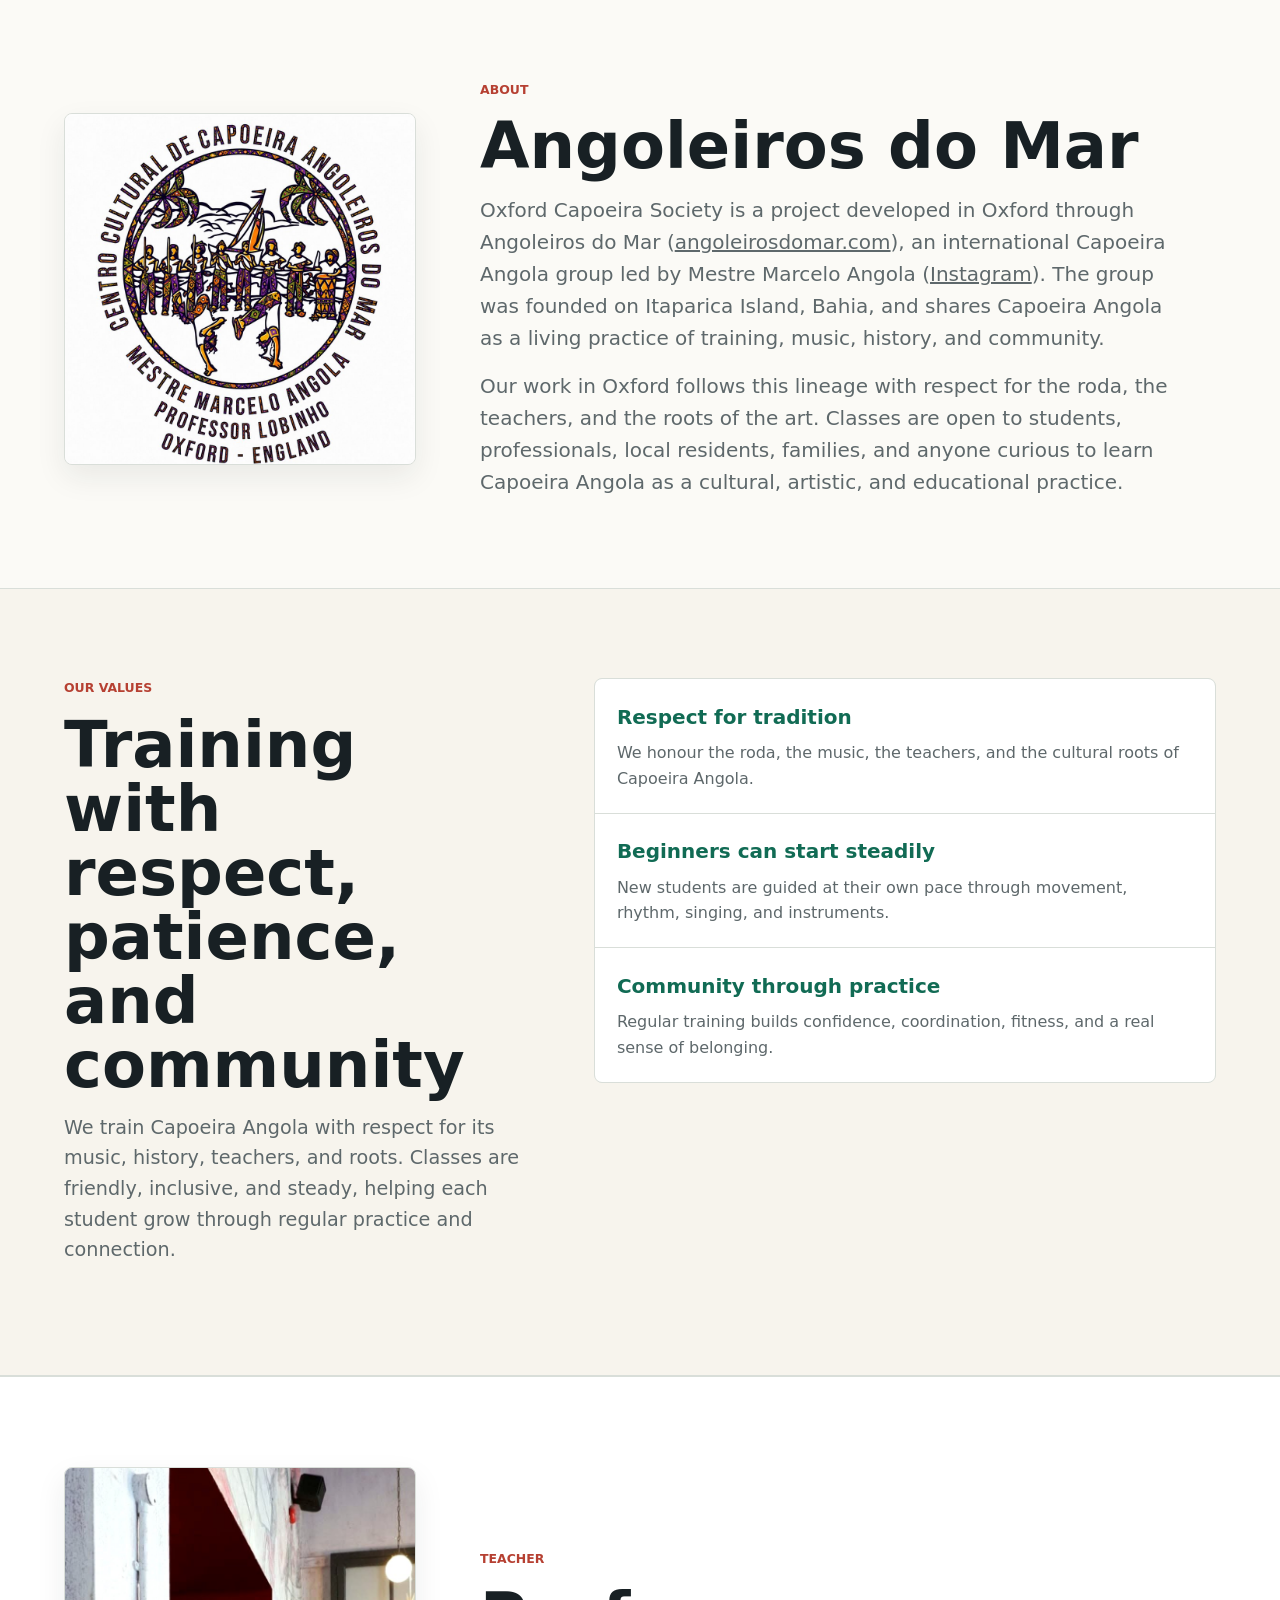
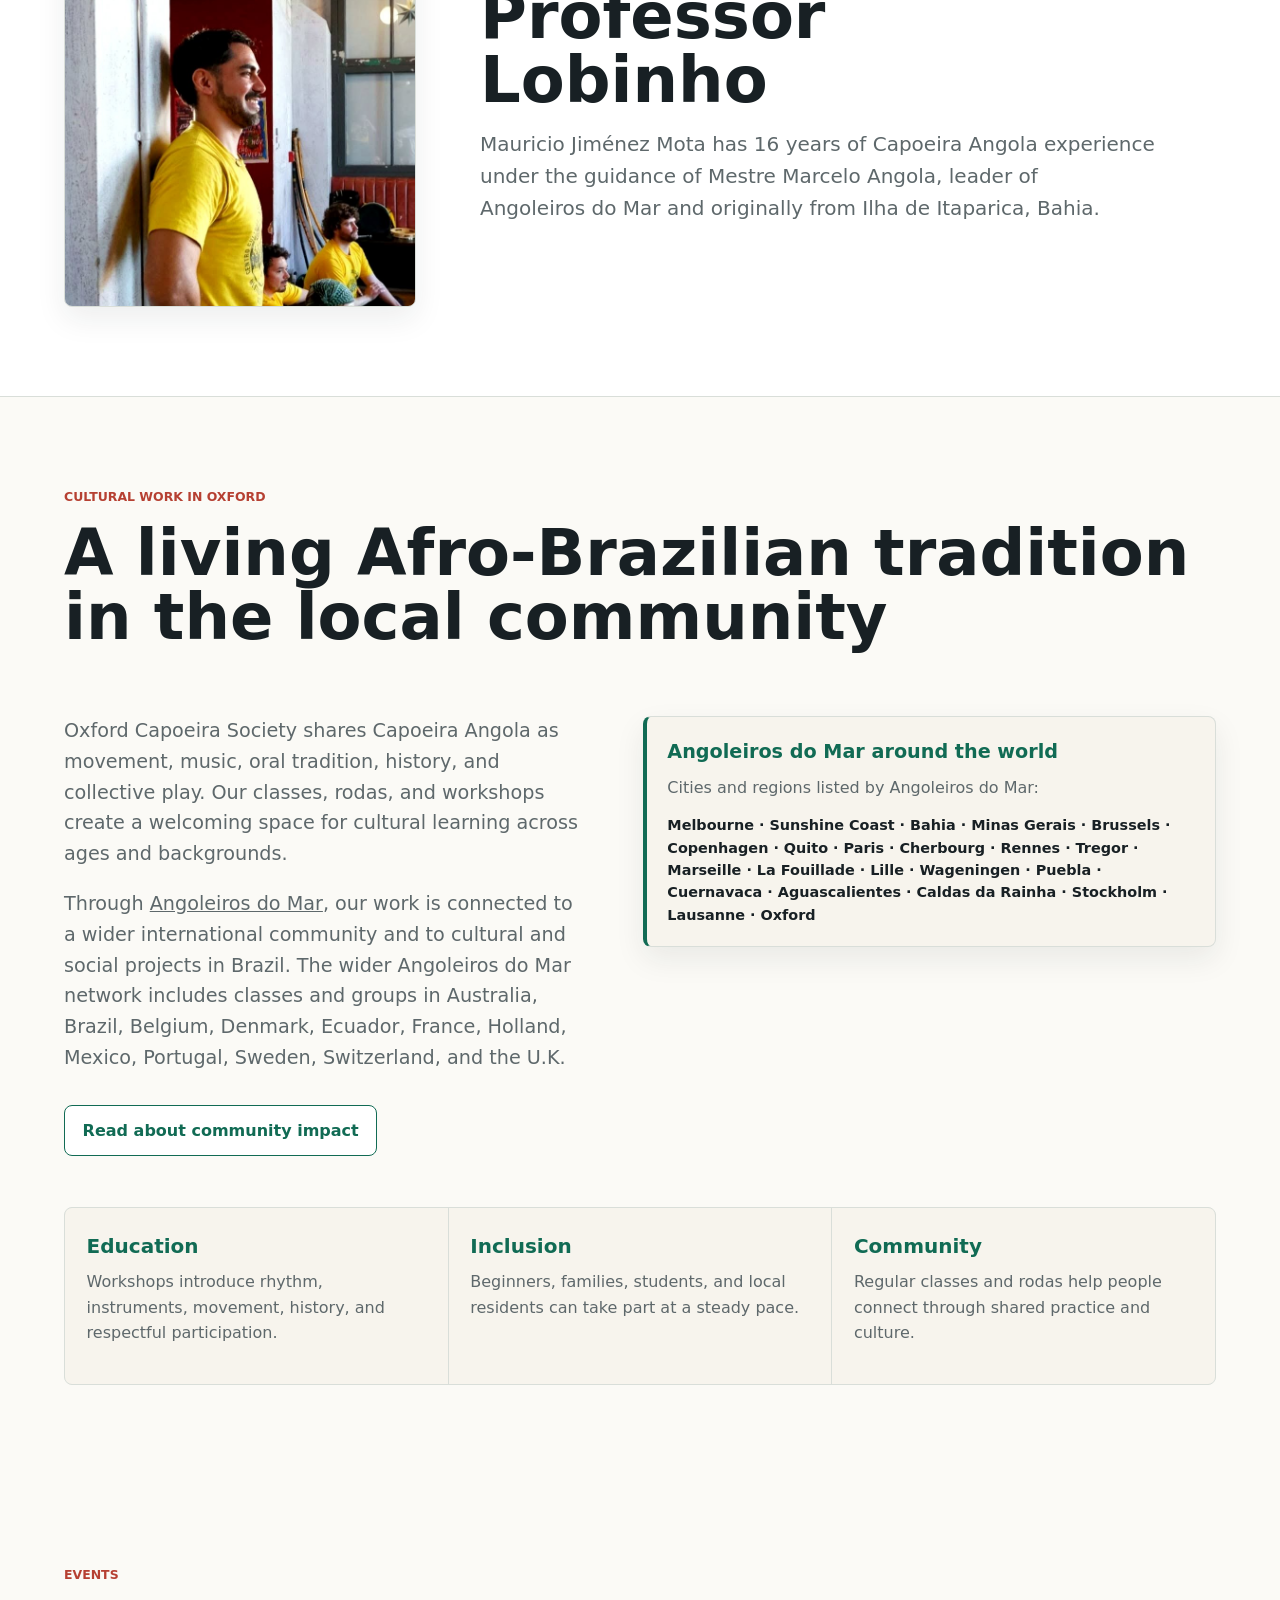
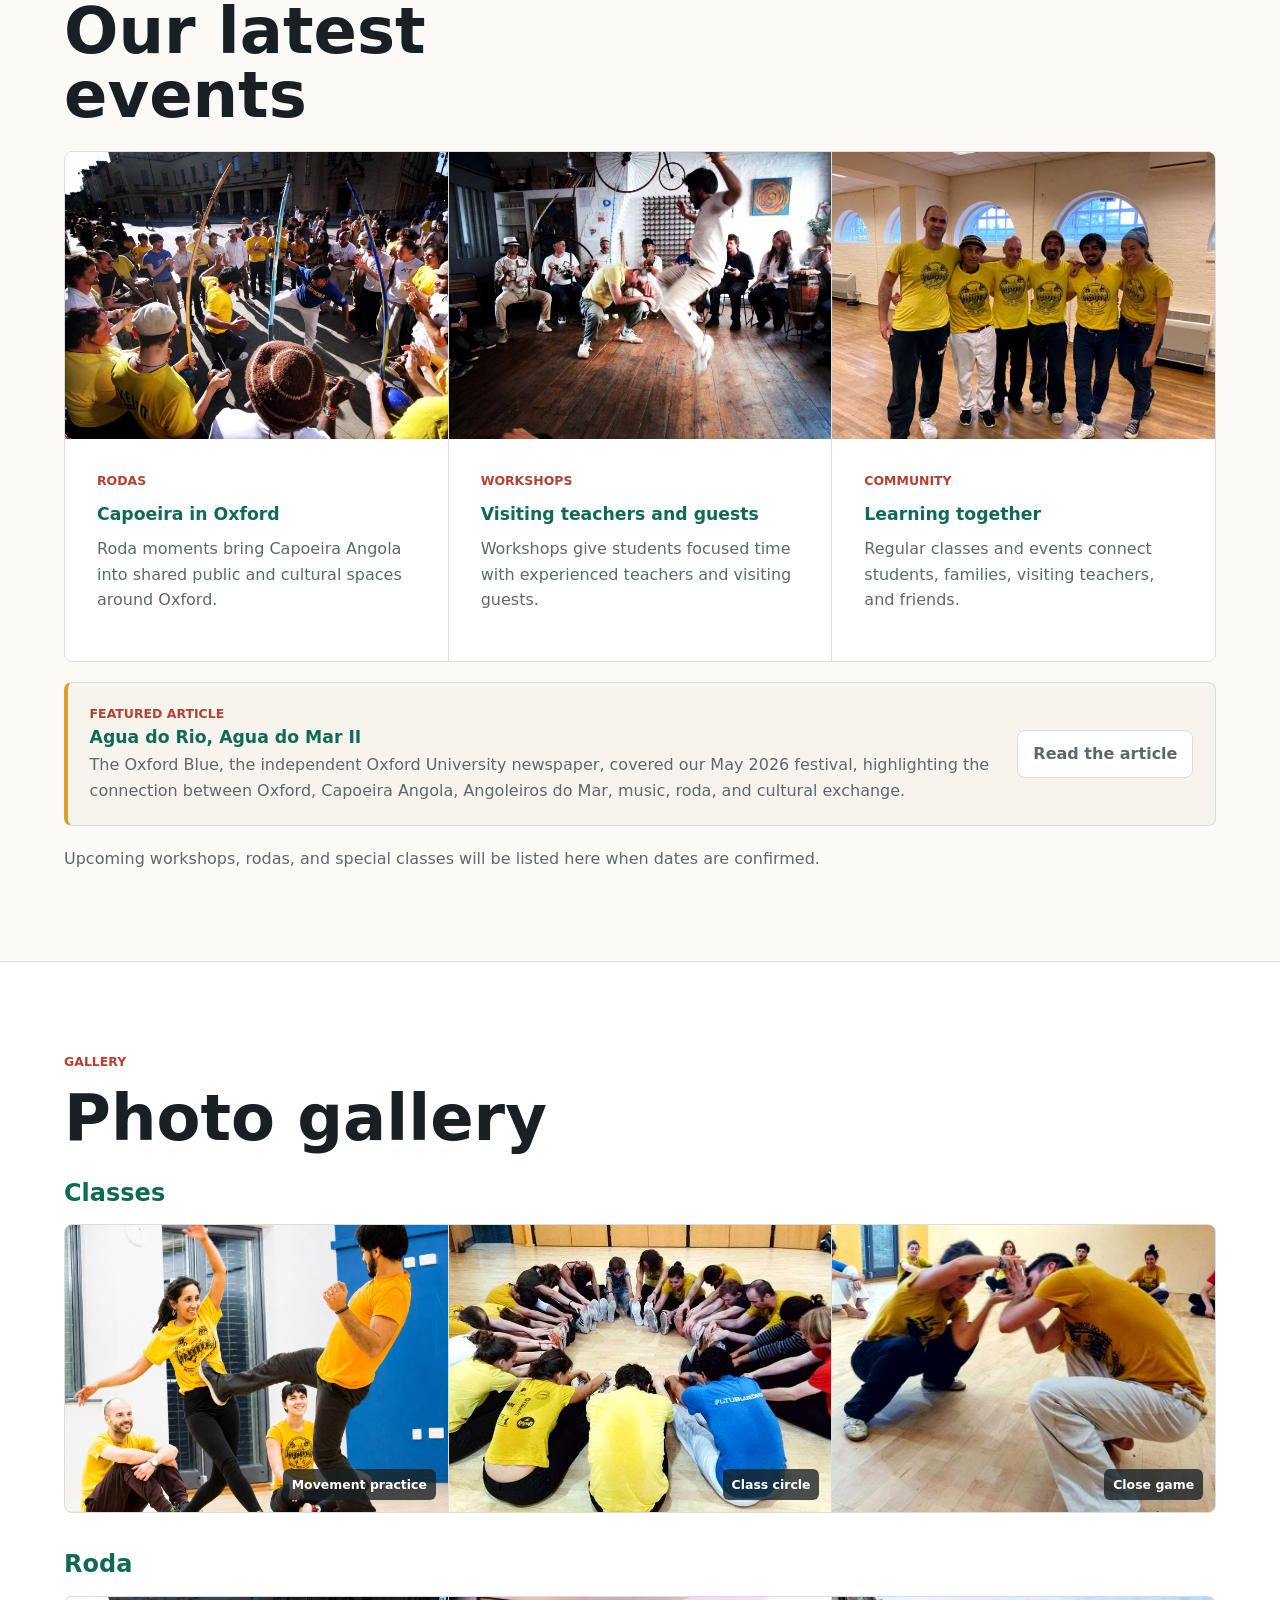
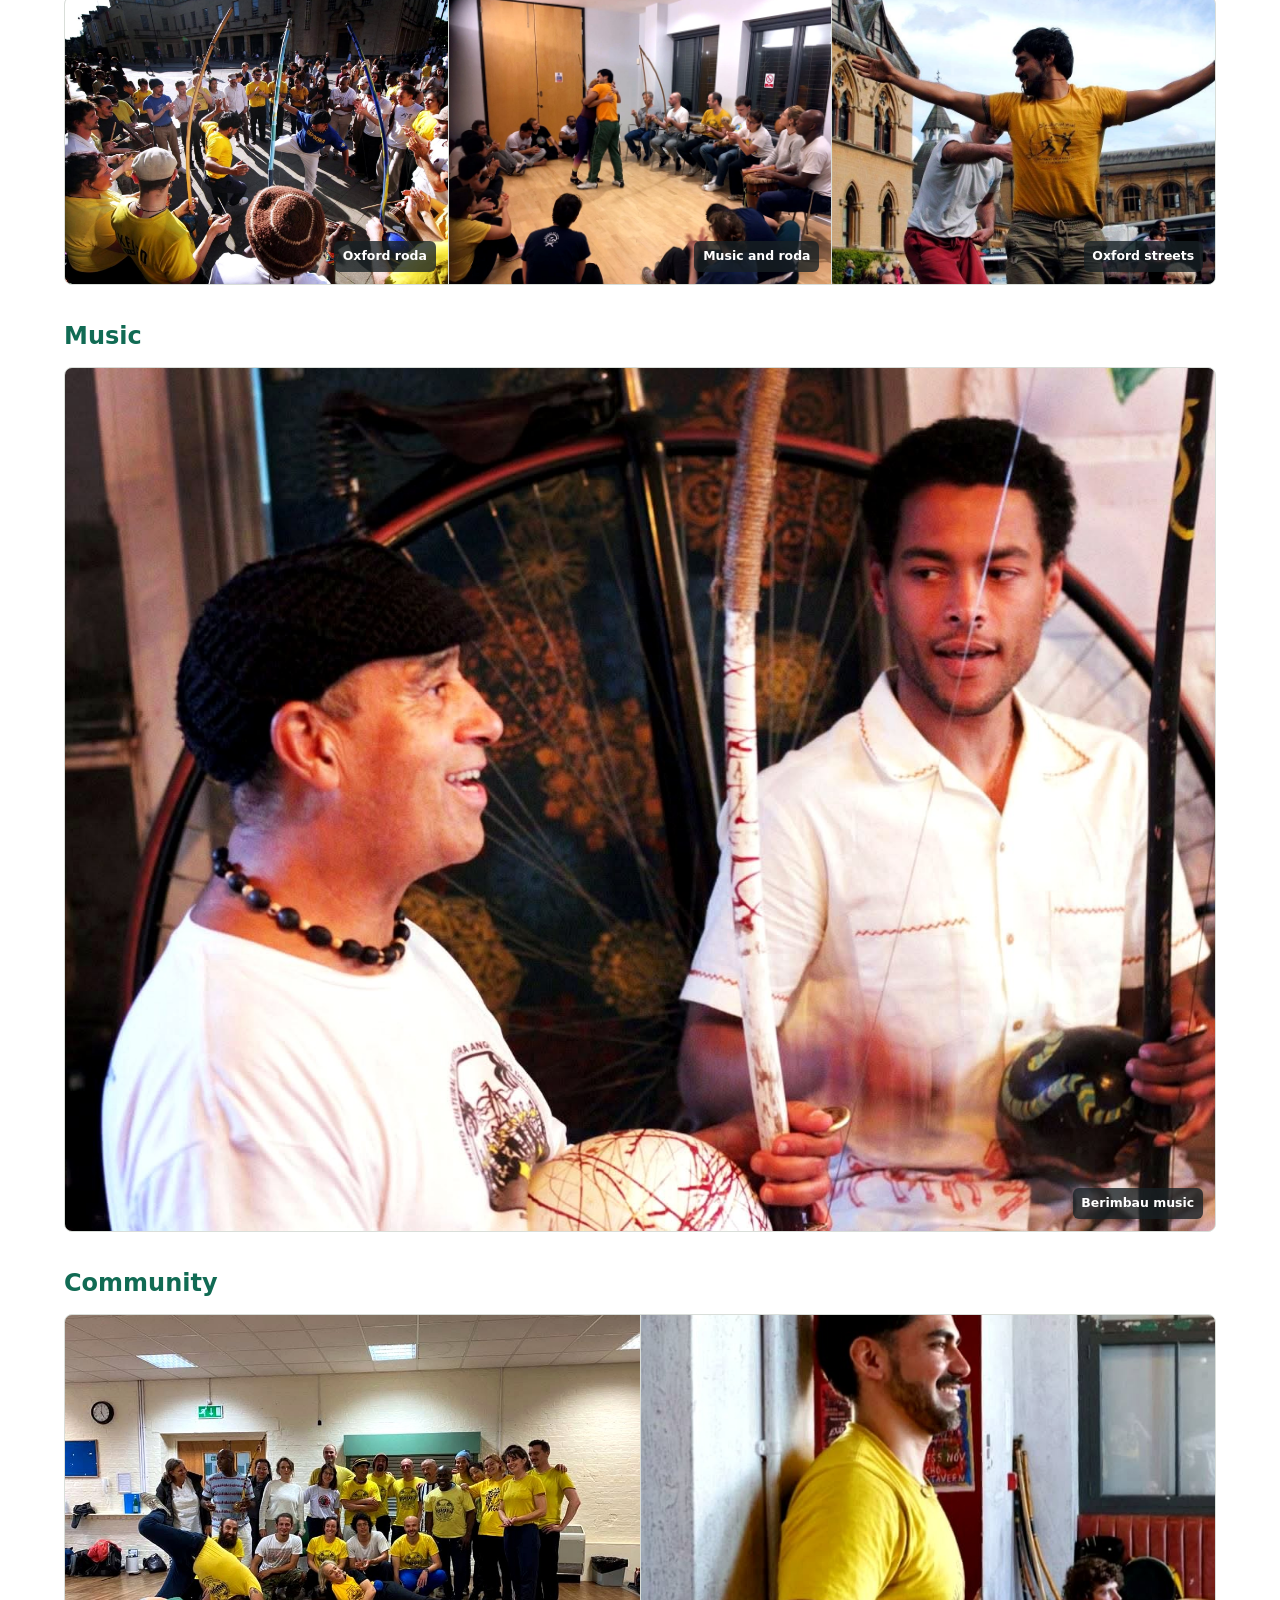
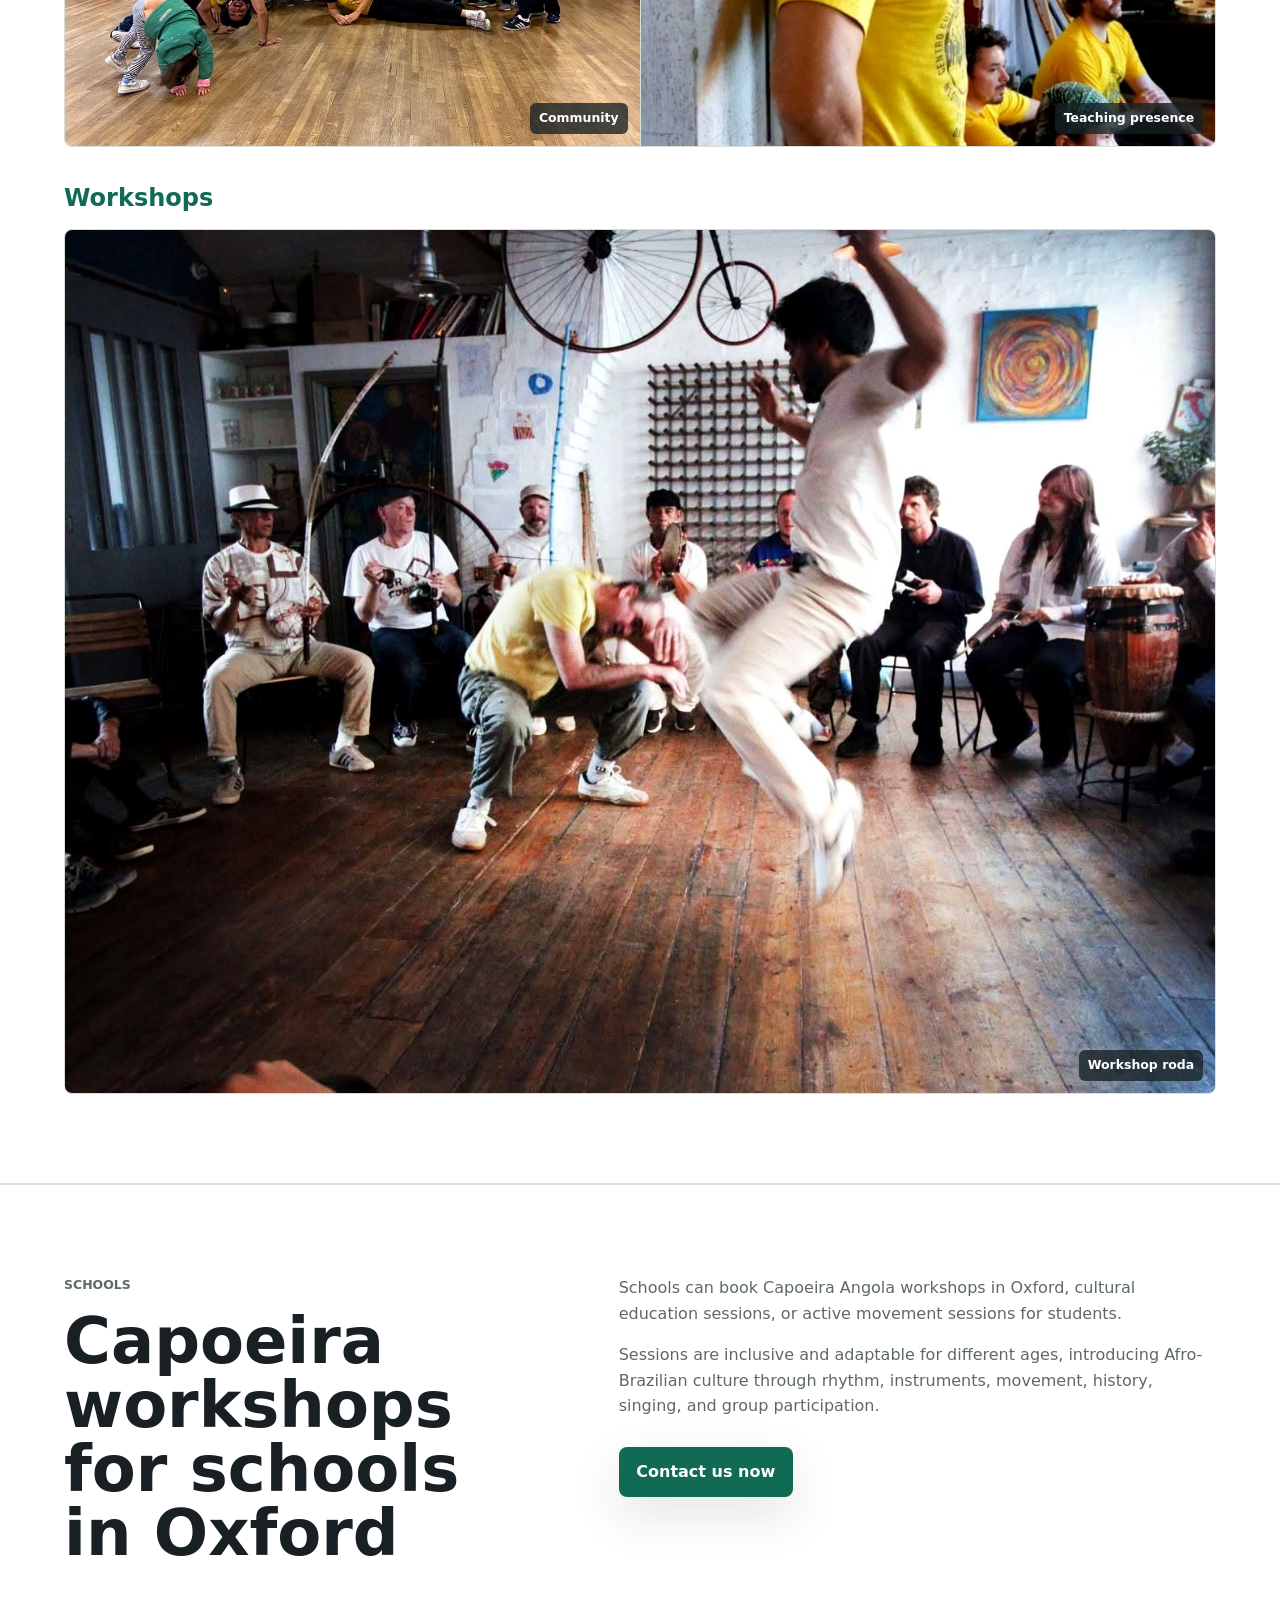
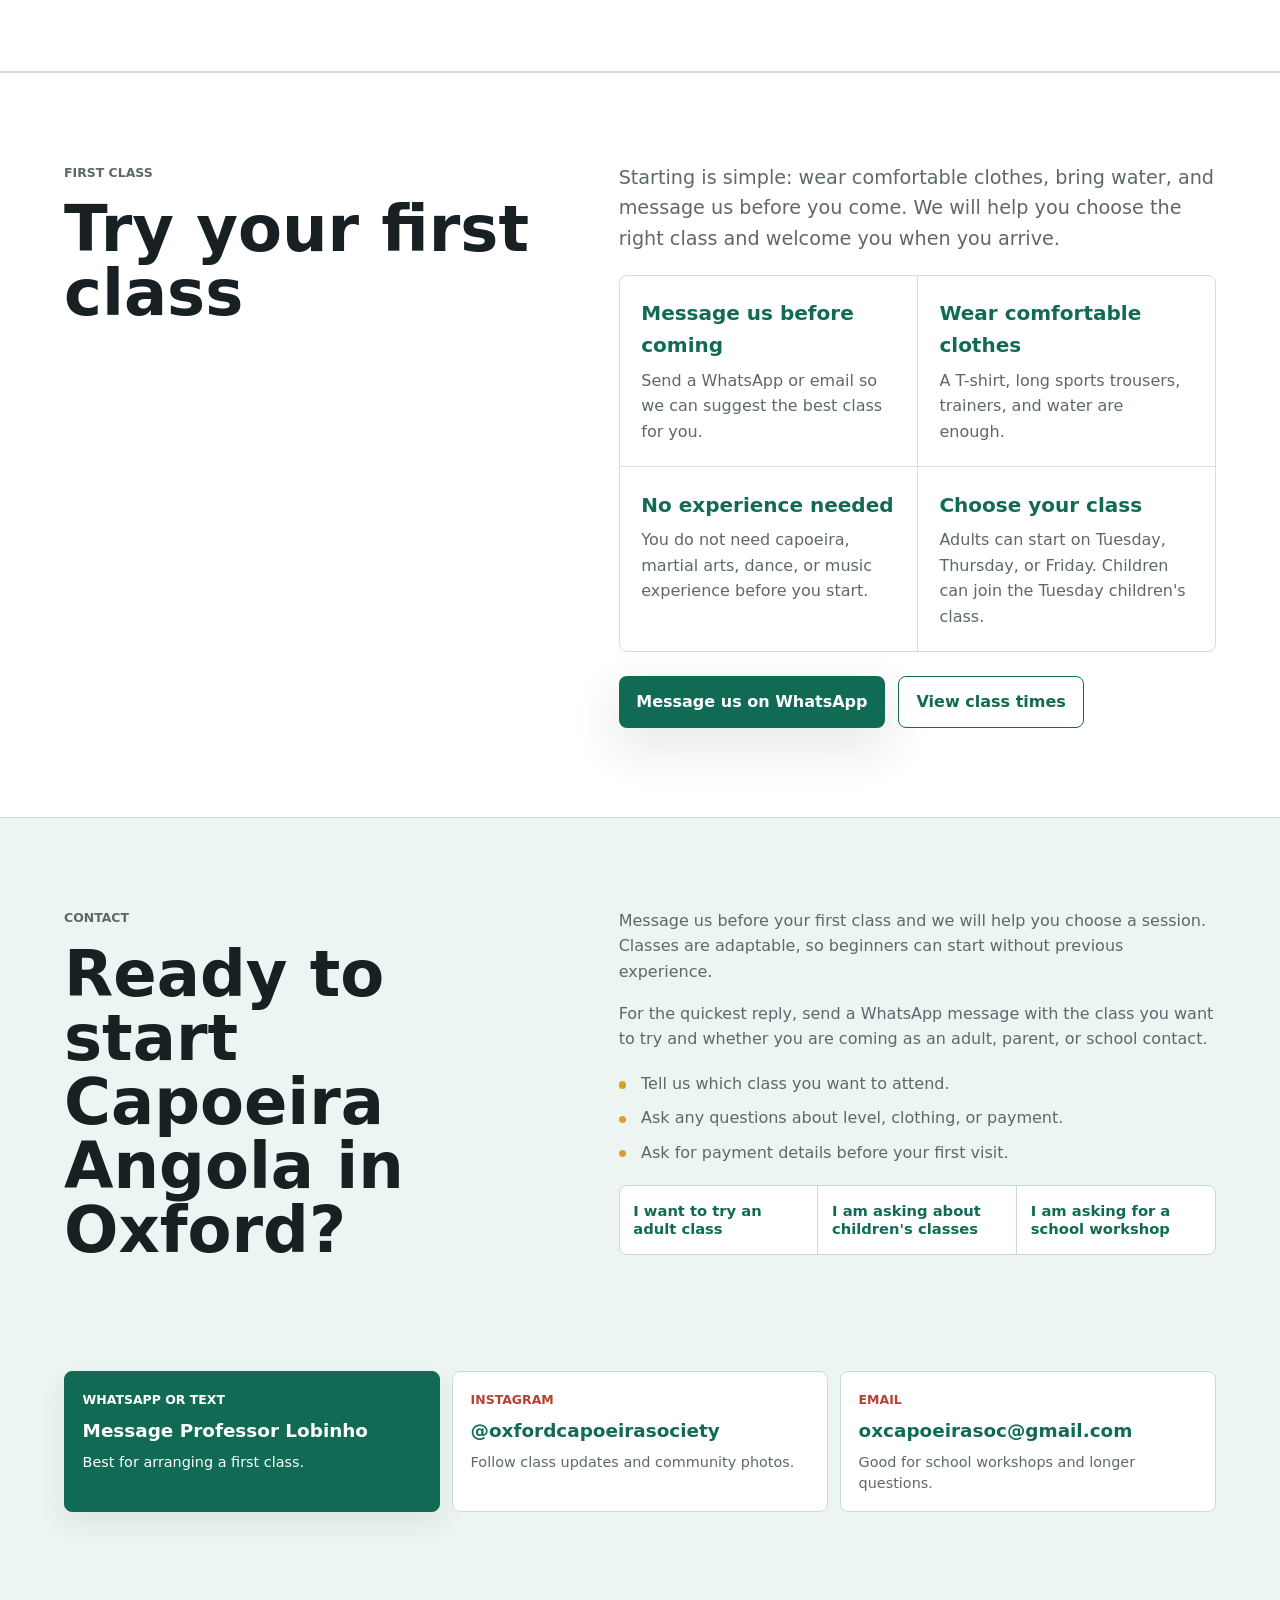
==== commit 7e00d39a: "Revert "Show children poster on homepage" This reverts commit fe846036fb63d936c7dde38b1c5897c99cbaf2" ====
--- a/index.html
+++ b/index.html
@@ -305,6 +305,7 @@
               </div>
               <div class="class-actions">
                 <a class="class-link" href="#first-class">Try this class</a>
+                <a class="class-link class-link-secondary" href="children/">Children's poster and details</a>
                 <a
                   class="class-link class-link-secondary"
                   href="https://www.google.com/maps/search/?api=1&query=West%20Oxford%20Community%20Centre%20Botley%20Road%20Oxford%20OX2%200BT"
@@ -407,18 +408,8 @@
                   >
                 </div>
               </div>
-              <a class="children-poster-preview" href="children/" aria-label="View the Children's Capoeira Angola poster and class details">
-                <img
-                  src="images/woca-ninhos-children-capoeira-poster-2026-09.png"
-                  alt="Children's Capoeira Angola Ninhos class poster"
-                  loading="lazy"
-                  decoding="async"
-                >
-                <span>View children's poster and details</span>
-              </a>
               <div class="class-actions">
                 <a class="class-link" href="#first-class">Try this class</a>
-                <a class="class-link class-link-secondary" href="children/">Children's poster and details</a>
                 <a
                   class="class-link class-link-secondary"
                   href="https://www.google.com/maps/search/?api=1&query=West%20Oxford%20Community%20Centre%20Botley%20Road%20Oxford%20OX2%200BT"
--- a/styles.css
+++ b/styles.css
@@ -750,38 +750,6 @@
 
 .class-venue .venue-images img:first-child {
   padding: 0.55rem;
-}
-
-.children-poster-preview {
-  position: relative;
-  display: block;
-  overflow: hidden;
-  margin-top: 1rem;
-  background: var(--surface);
-  border: 1px solid var(--line);
-  border-radius: 8px;
-  text-decoration: none;
-}
-
-.children-poster-preview img {
-  display: block;
-  width: 100%;
-  aspect-ratio: 4 / 3;
-  object-fit: cover;
-  object-position: center top;
-}
-
-.children-poster-preview span {
-  position: absolute;
-  right: 0.75rem;
-  bottom: 0.75rem;
-  max-width: calc(100% - 1.5rem);
-  padding: 0.4rem 0.6rem;
-  background: rgba(24, 32, 36, 0.82);
-  color: #ffffff;
-  border-radius: 6px;
-  font-size: 0.82rem;
-  font-weight: 900;
 }
 
 .split {
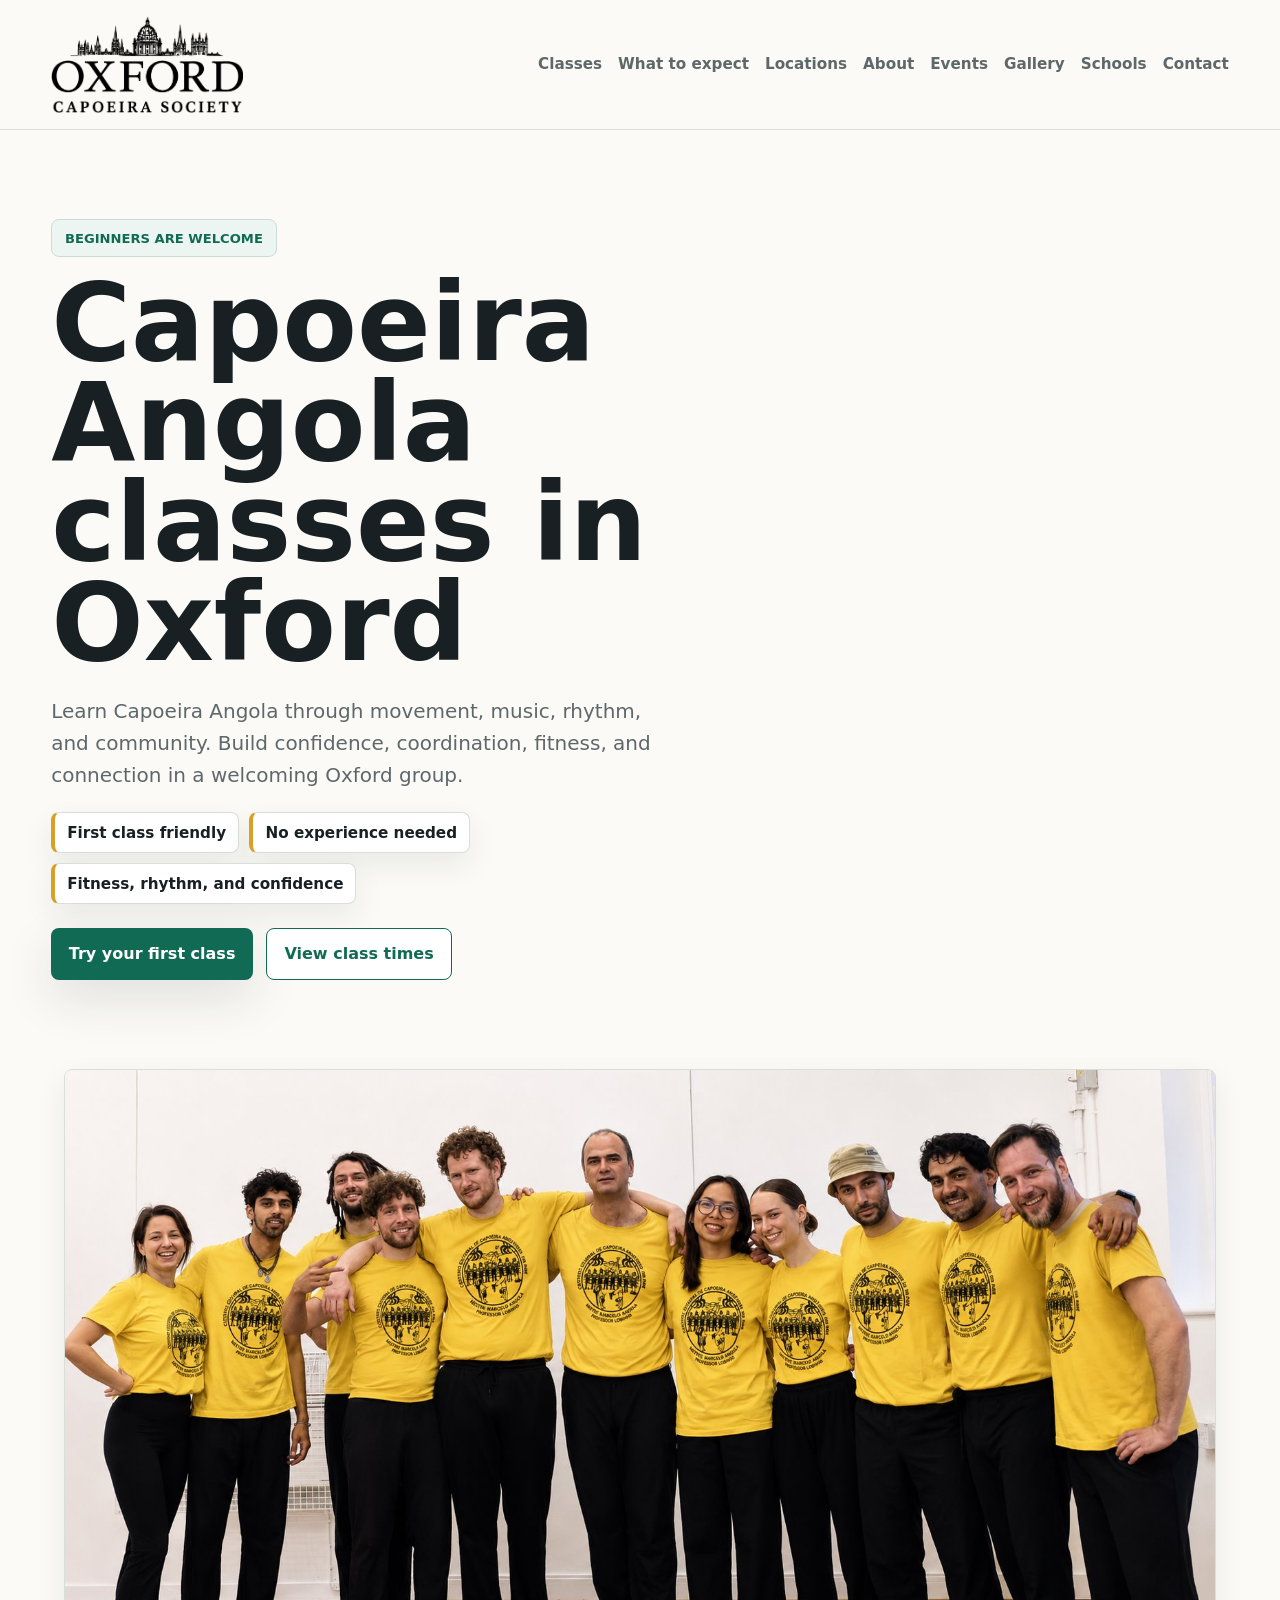
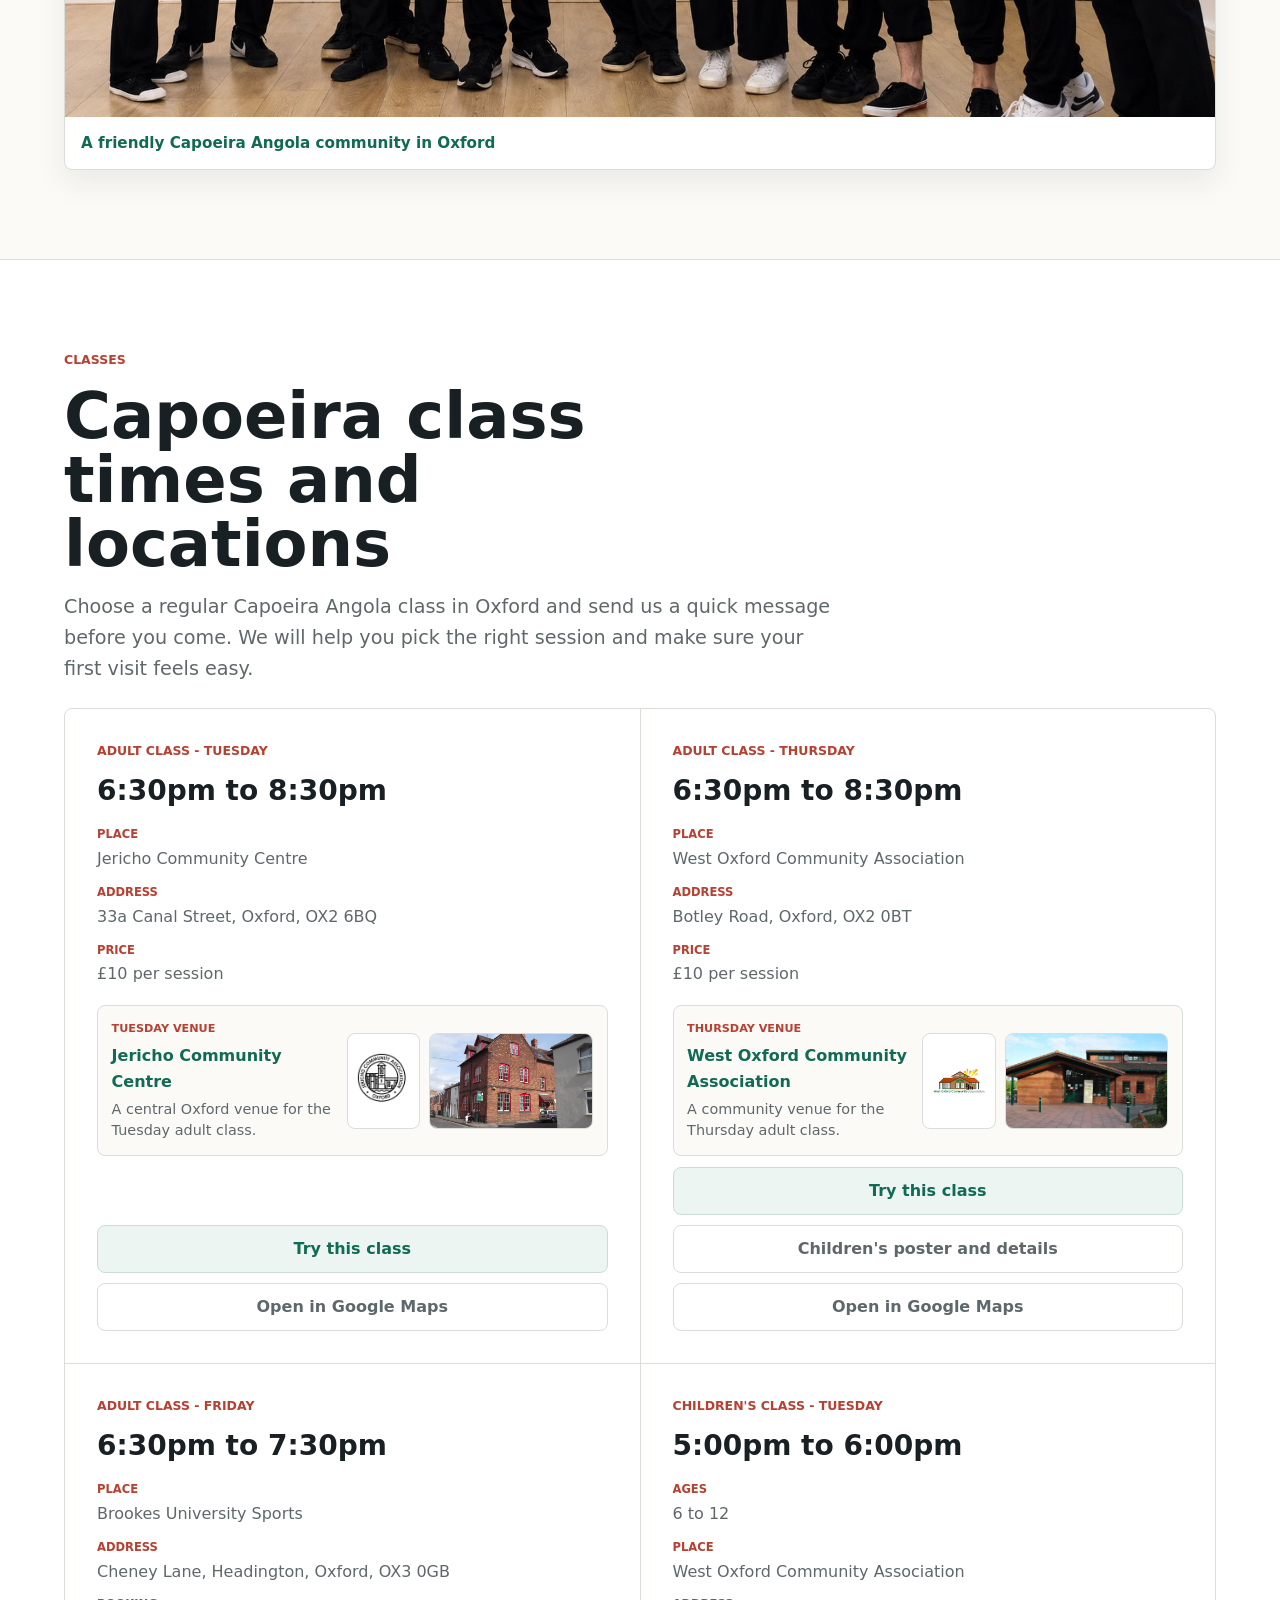
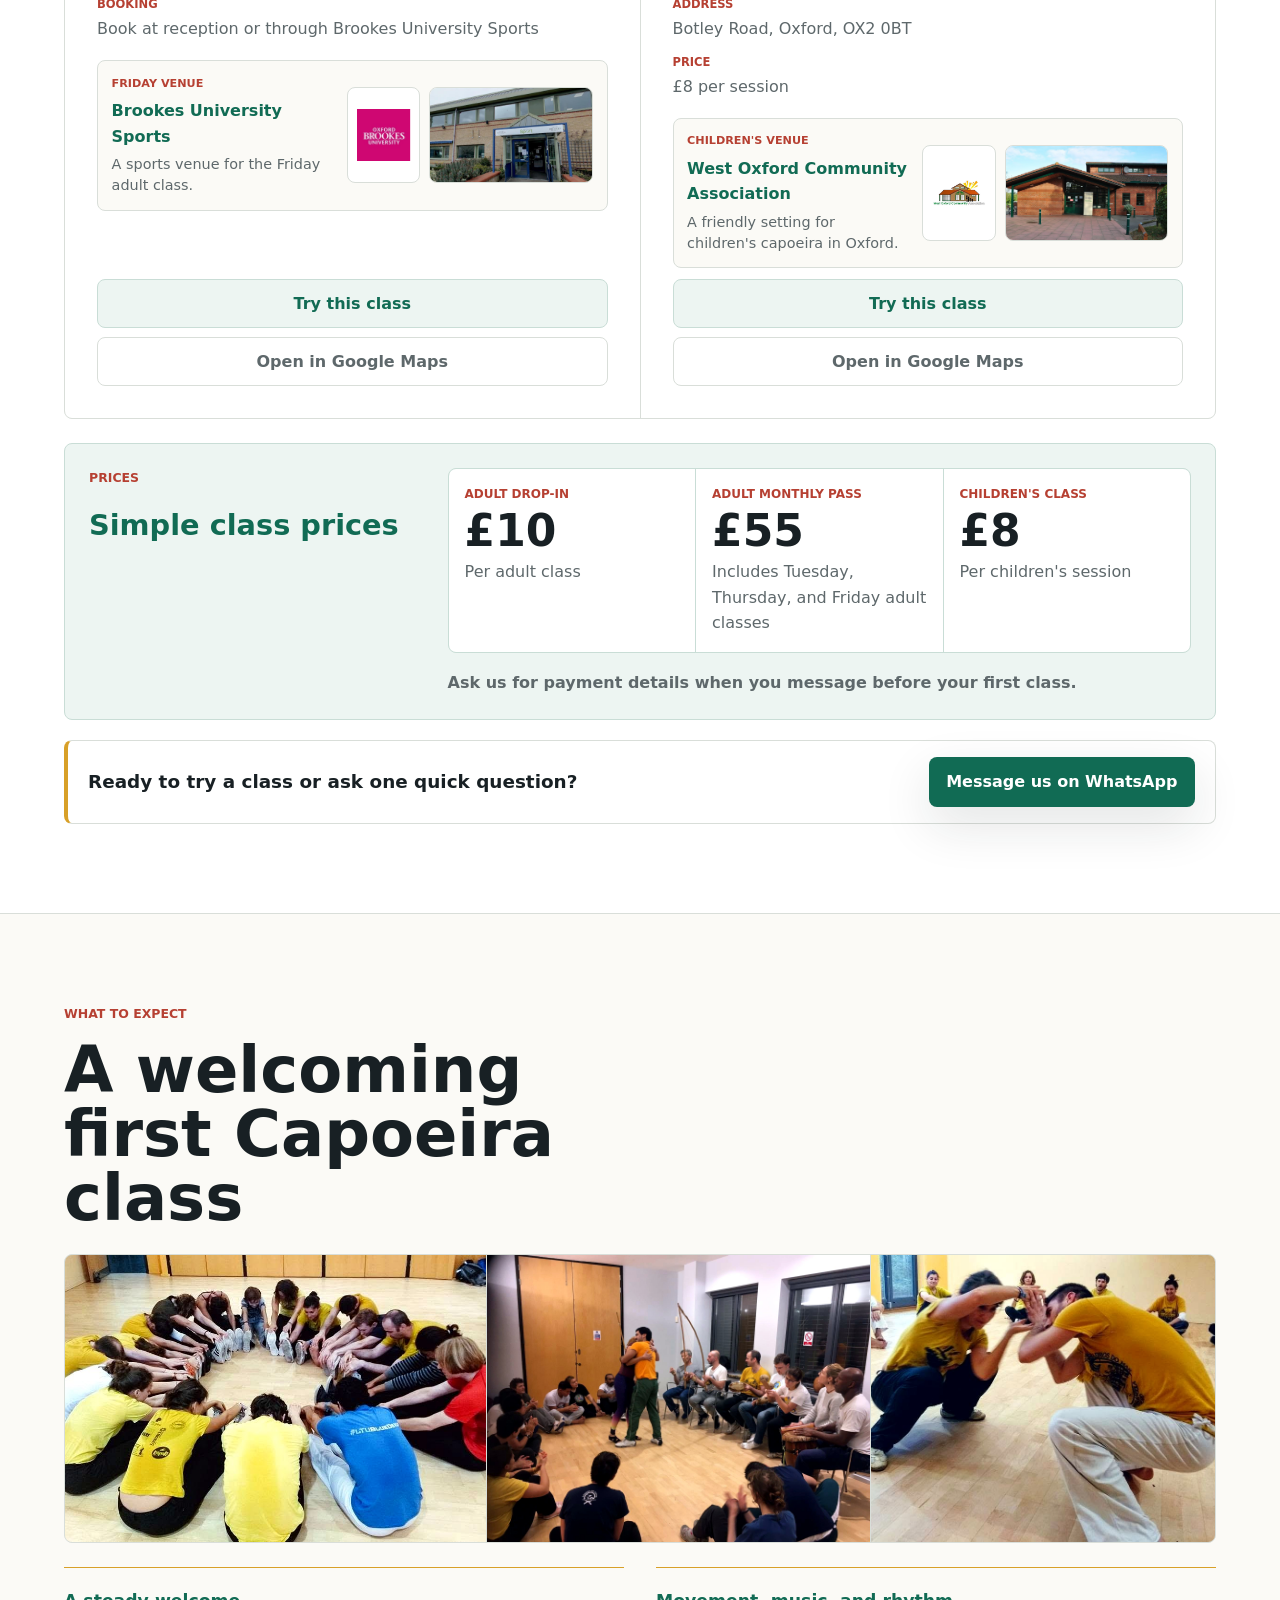
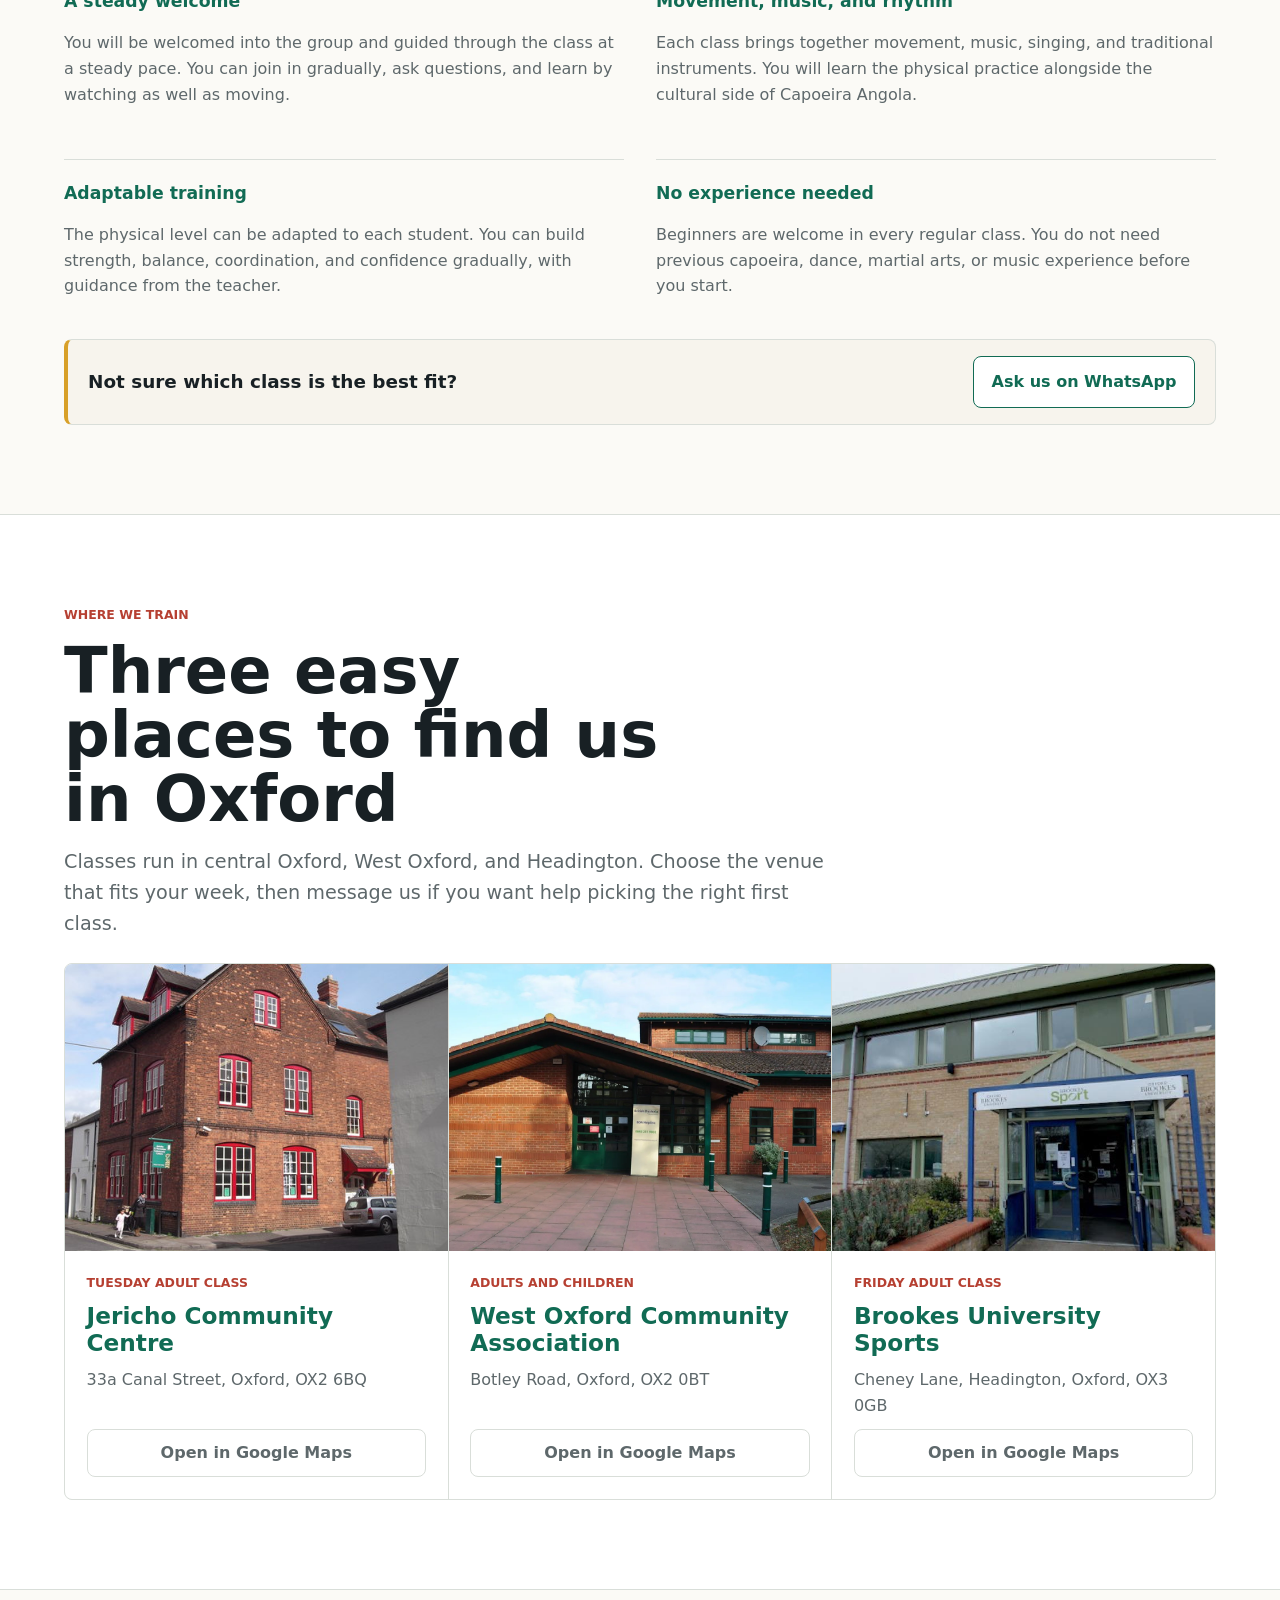
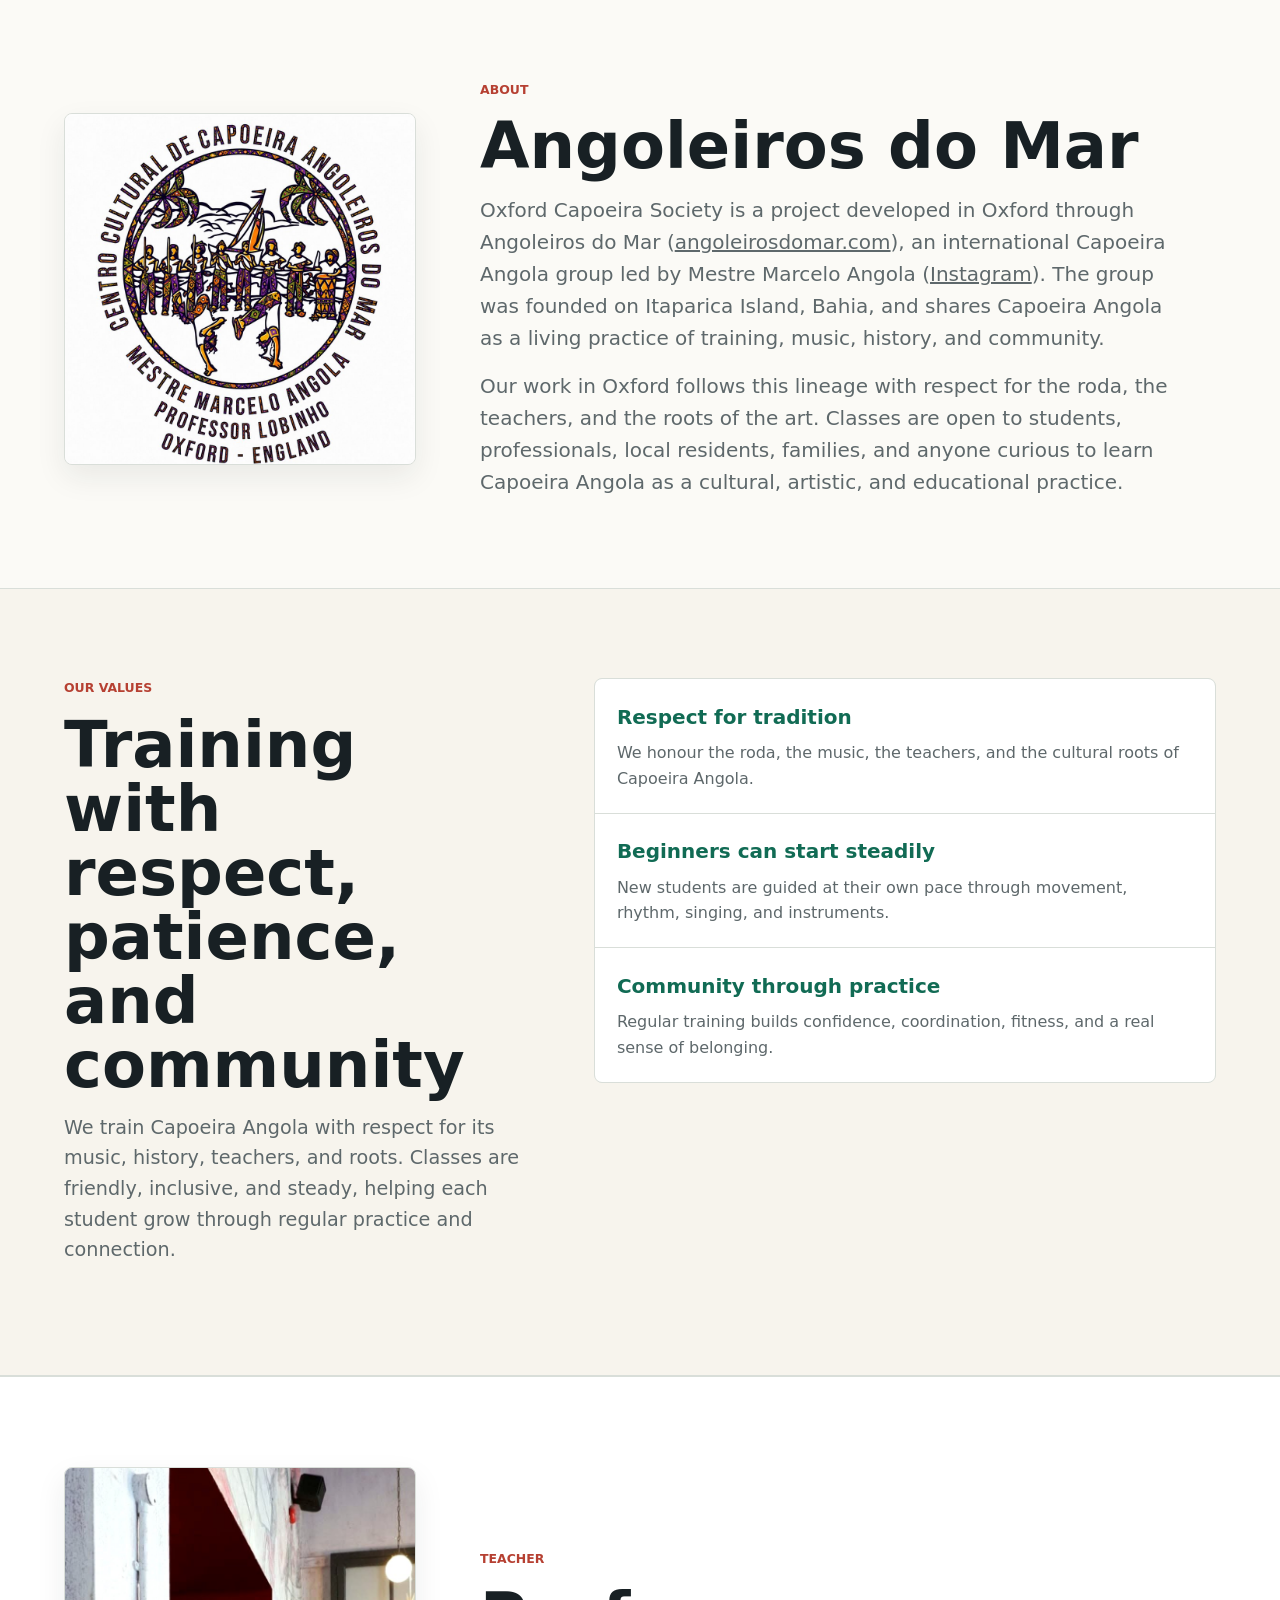
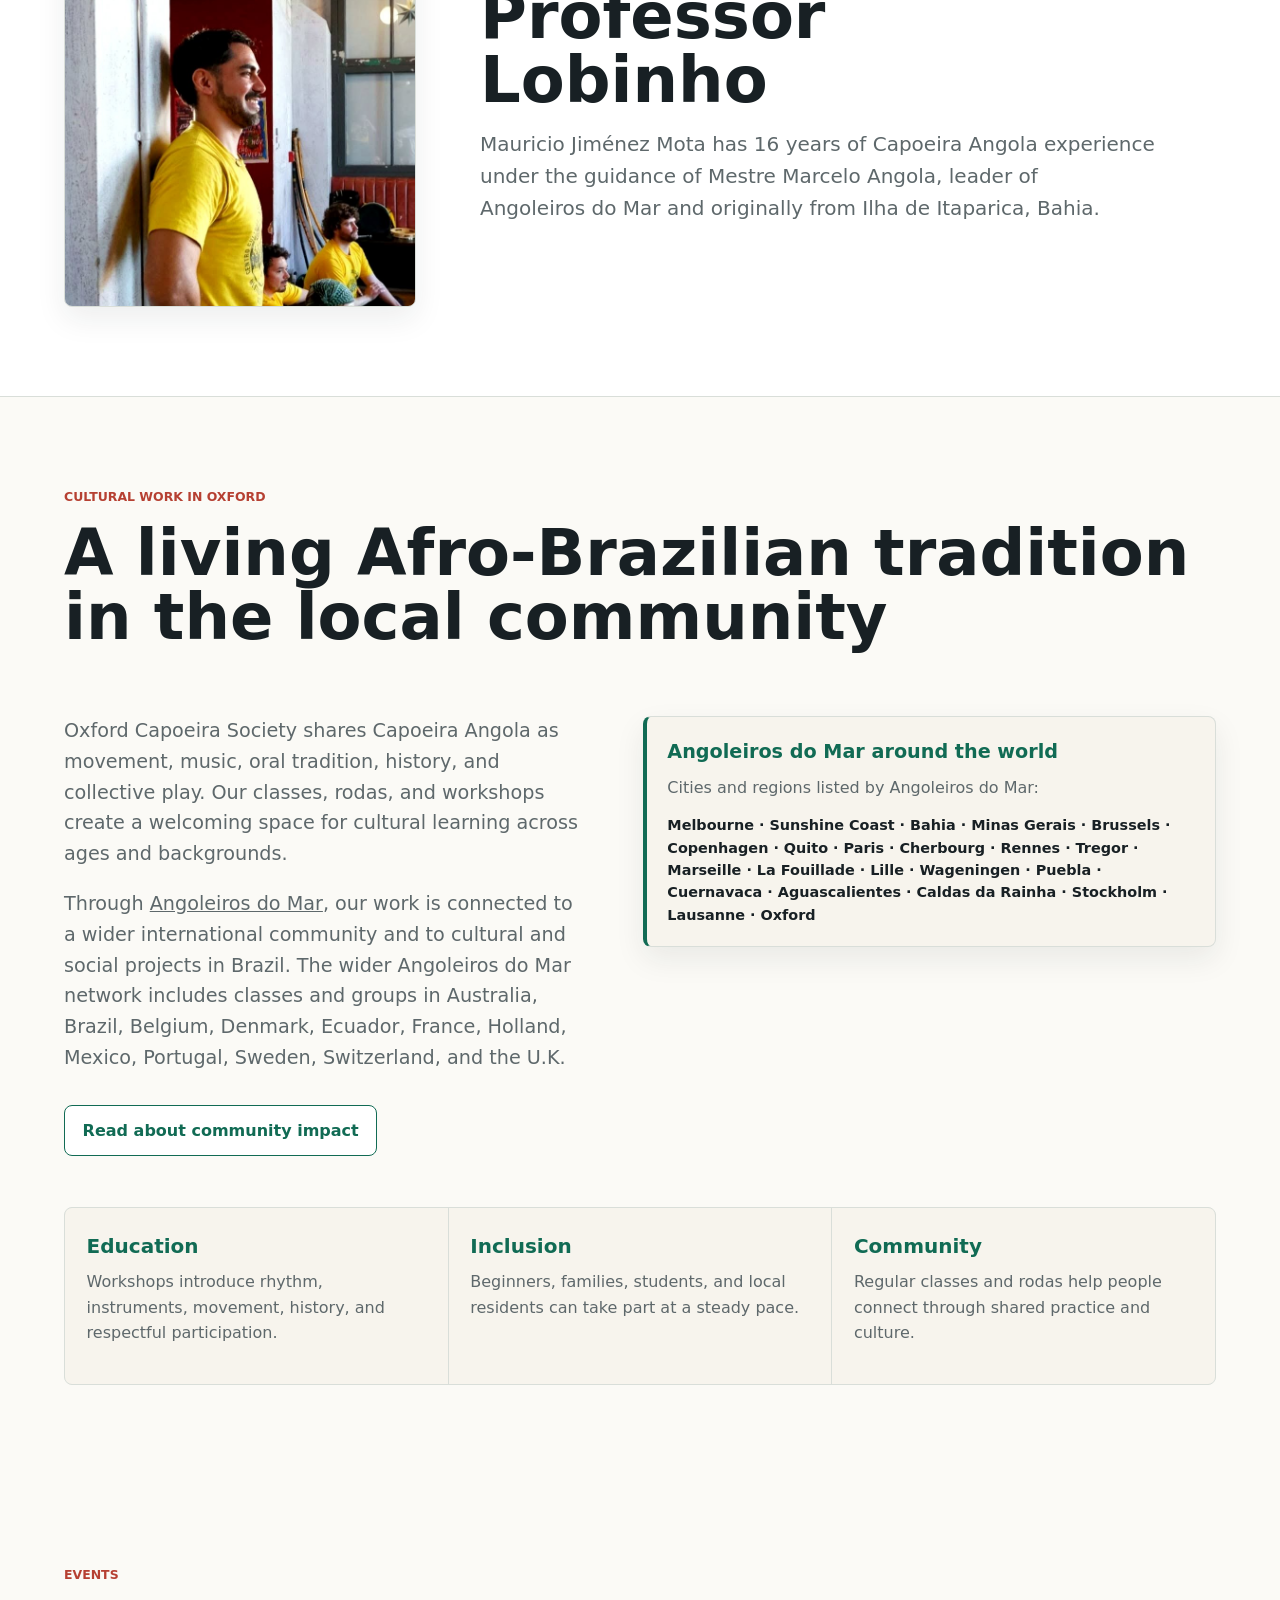
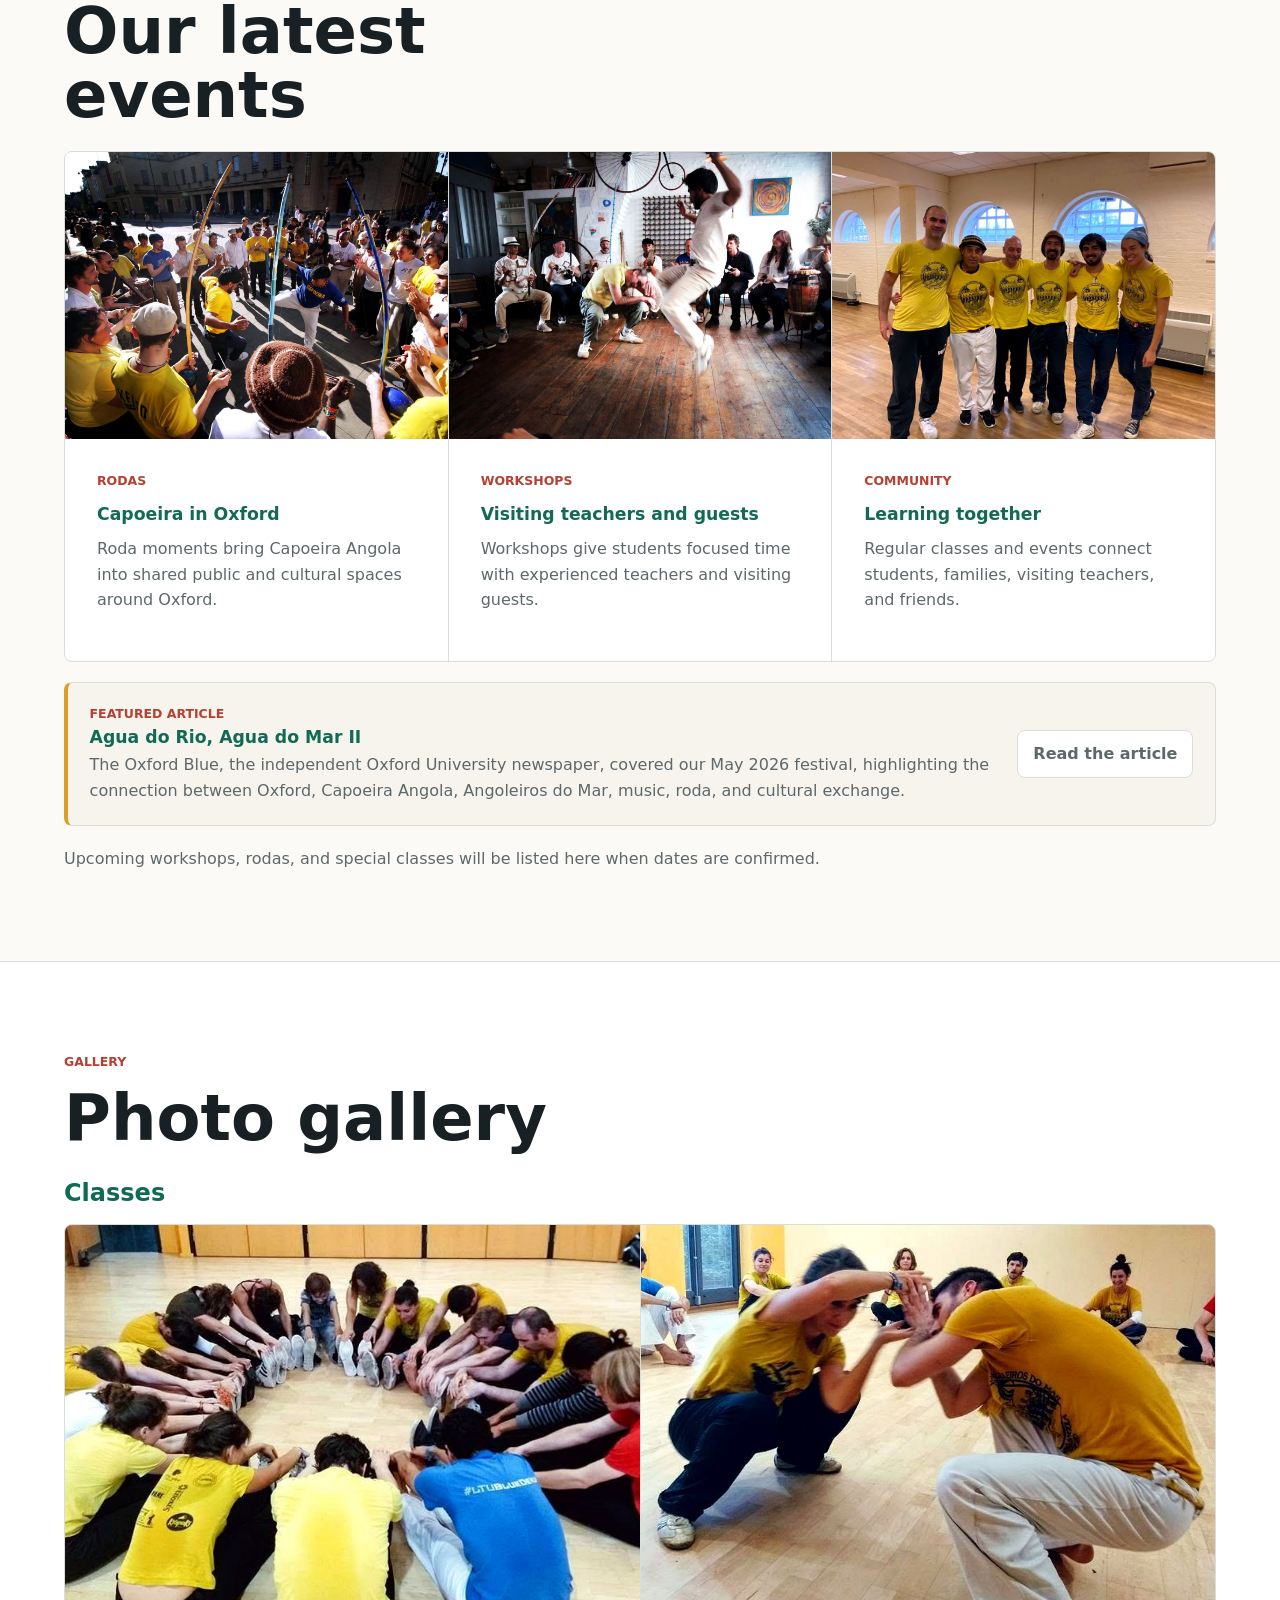
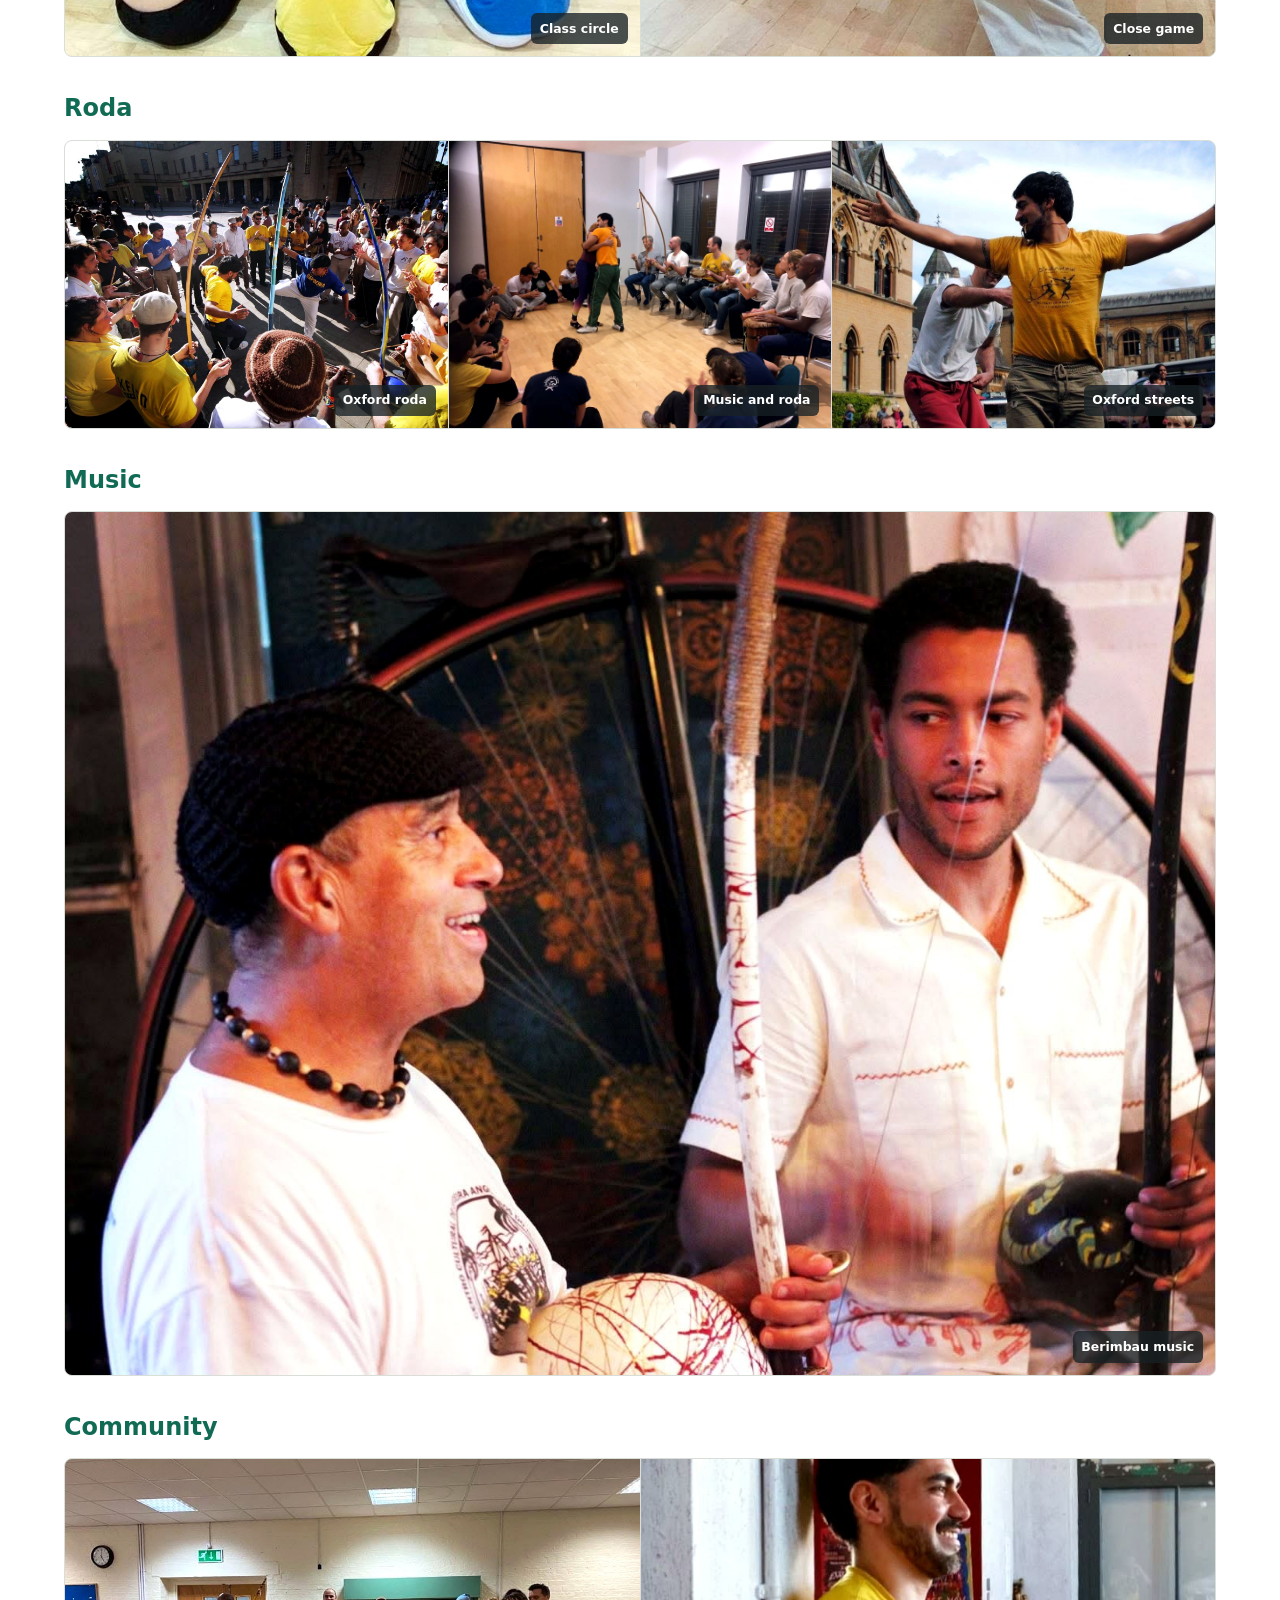
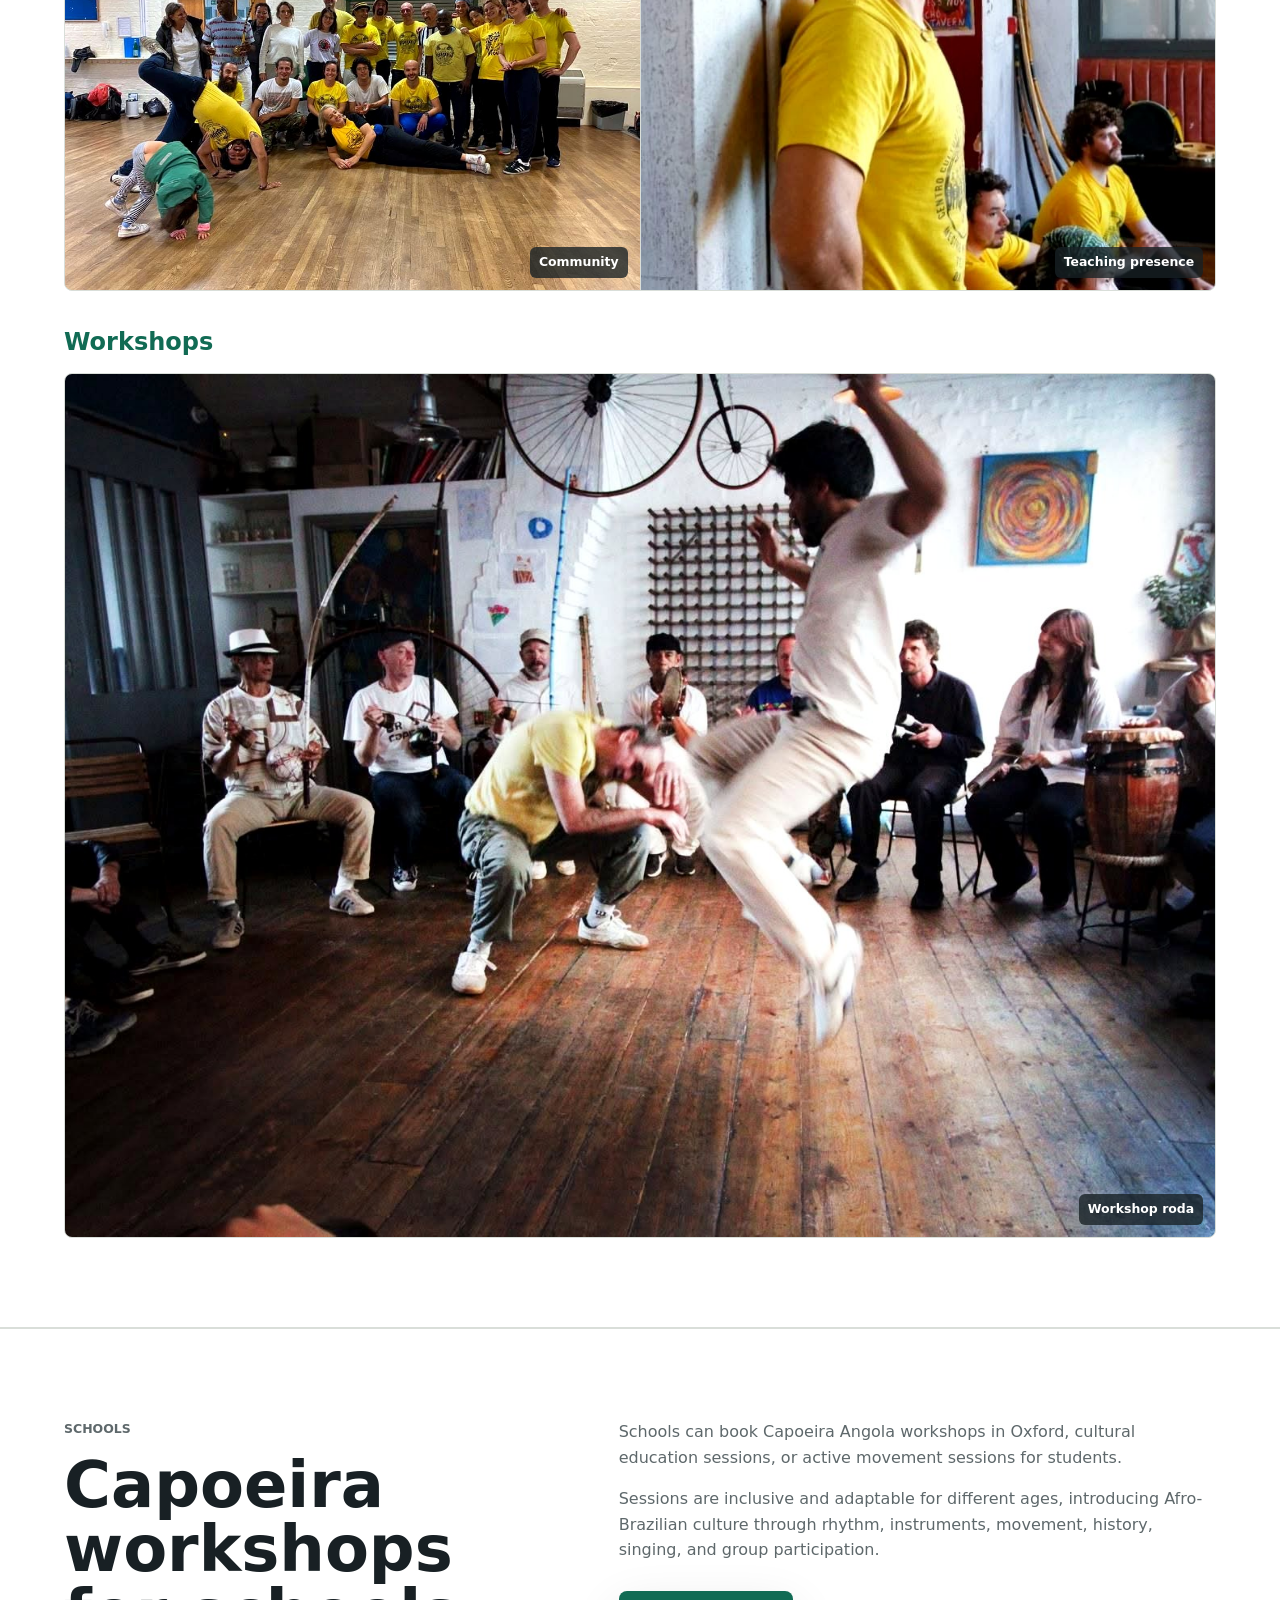
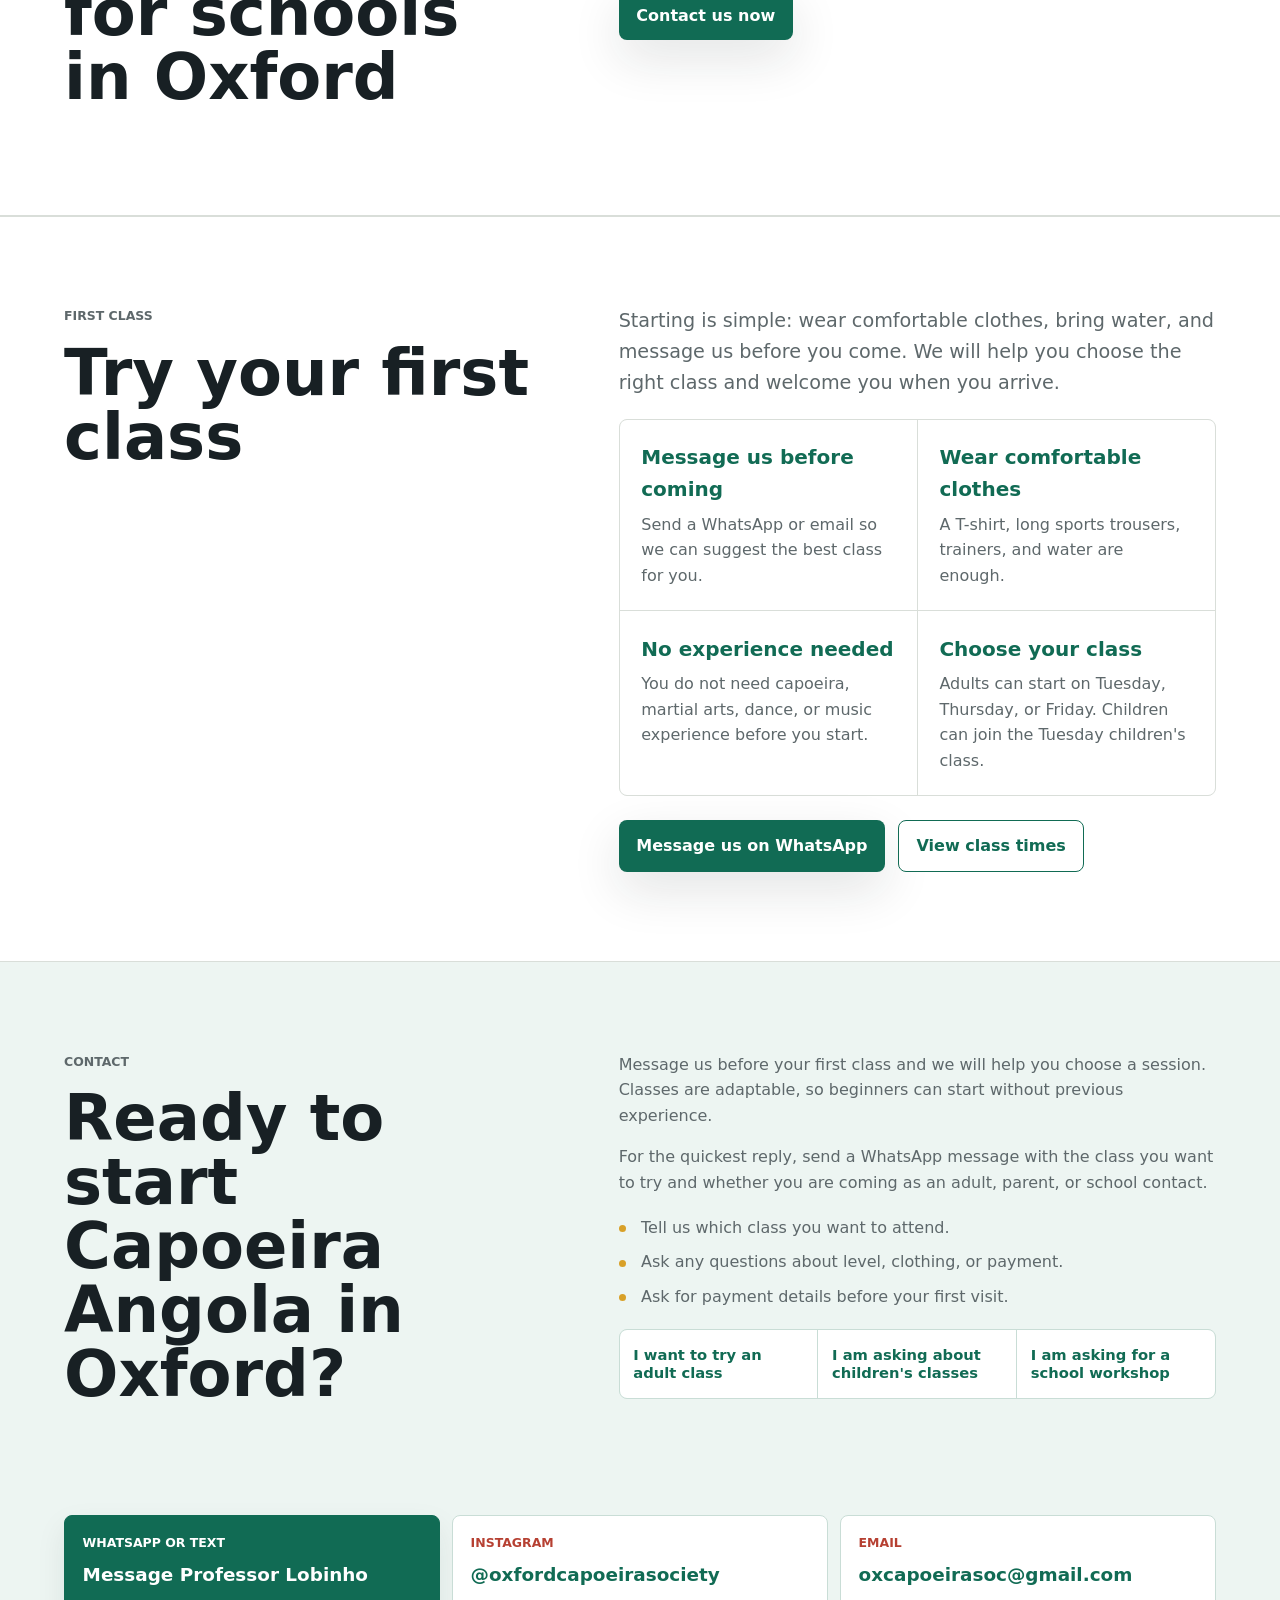
==== commit 4214c3b2: "Remove homepage lead photo" ====
--- a/index.html
+++ b/index.html
@@ -182,13 +182,7 @@
             </div>
           </div>
         </div>
-        <figure class="hero-photo">
-          <img
-            src="images/color-graded/photo-17.jpg"
-            alt="Two Capoeira Angola students playing a close movement game during class"
-          >
-          <figcaption>Movement, music, and community in Oxford</figcaption>
-        </figure>
+        <!-- TODO: Find or create a new main photograph for the homepage. -->
       </section>
 
       <section class="community-photo" aria-label="Oxford Capoeira Society group photo">
@@ -849,15 +843,6 @@
             <section class="gallery-group" aria-labelledby="gallery-classes-title">
               <h3 id="gallery-classes-title">Classes</h3>
               <div class="gallery-grid">
-                <figure class="gallery-photo">
-                  <img
-                    src="images/color-graded/photo-17.jpg"
-                    alt="Capoeira Angola students moving together in class"
-                    loading="lazy"
-                    decoding="async"
-                  >
-                  <figcaption>Movement practice</figcaption>
-                </figure>
                 <figure class="gallery-photo">
                   <img
                     src="images/color-graded/photo-10.jpg"
--- a/styles.css
+++ b/styles.css
@@ -94,7 +94,7 @@
 
 .hero {
   display: grid;
-  grid-template-columns: minmax(0, 1fr) minmax(18rem, 31rem);
+  grid-template-columns: minmax(0, 1fr);
   align-items: center;
   gap: clamp(2rem, 6vw, 5rem);
   min-height: calc(100vh - 4rem);
@@ -102,7 +102,8 @@
 }
 
 .hero-copy {
-  max-width: 46rem;
+  width: 100%;
+  max-width: 70rem;
   min-width: 0;
 }
 
